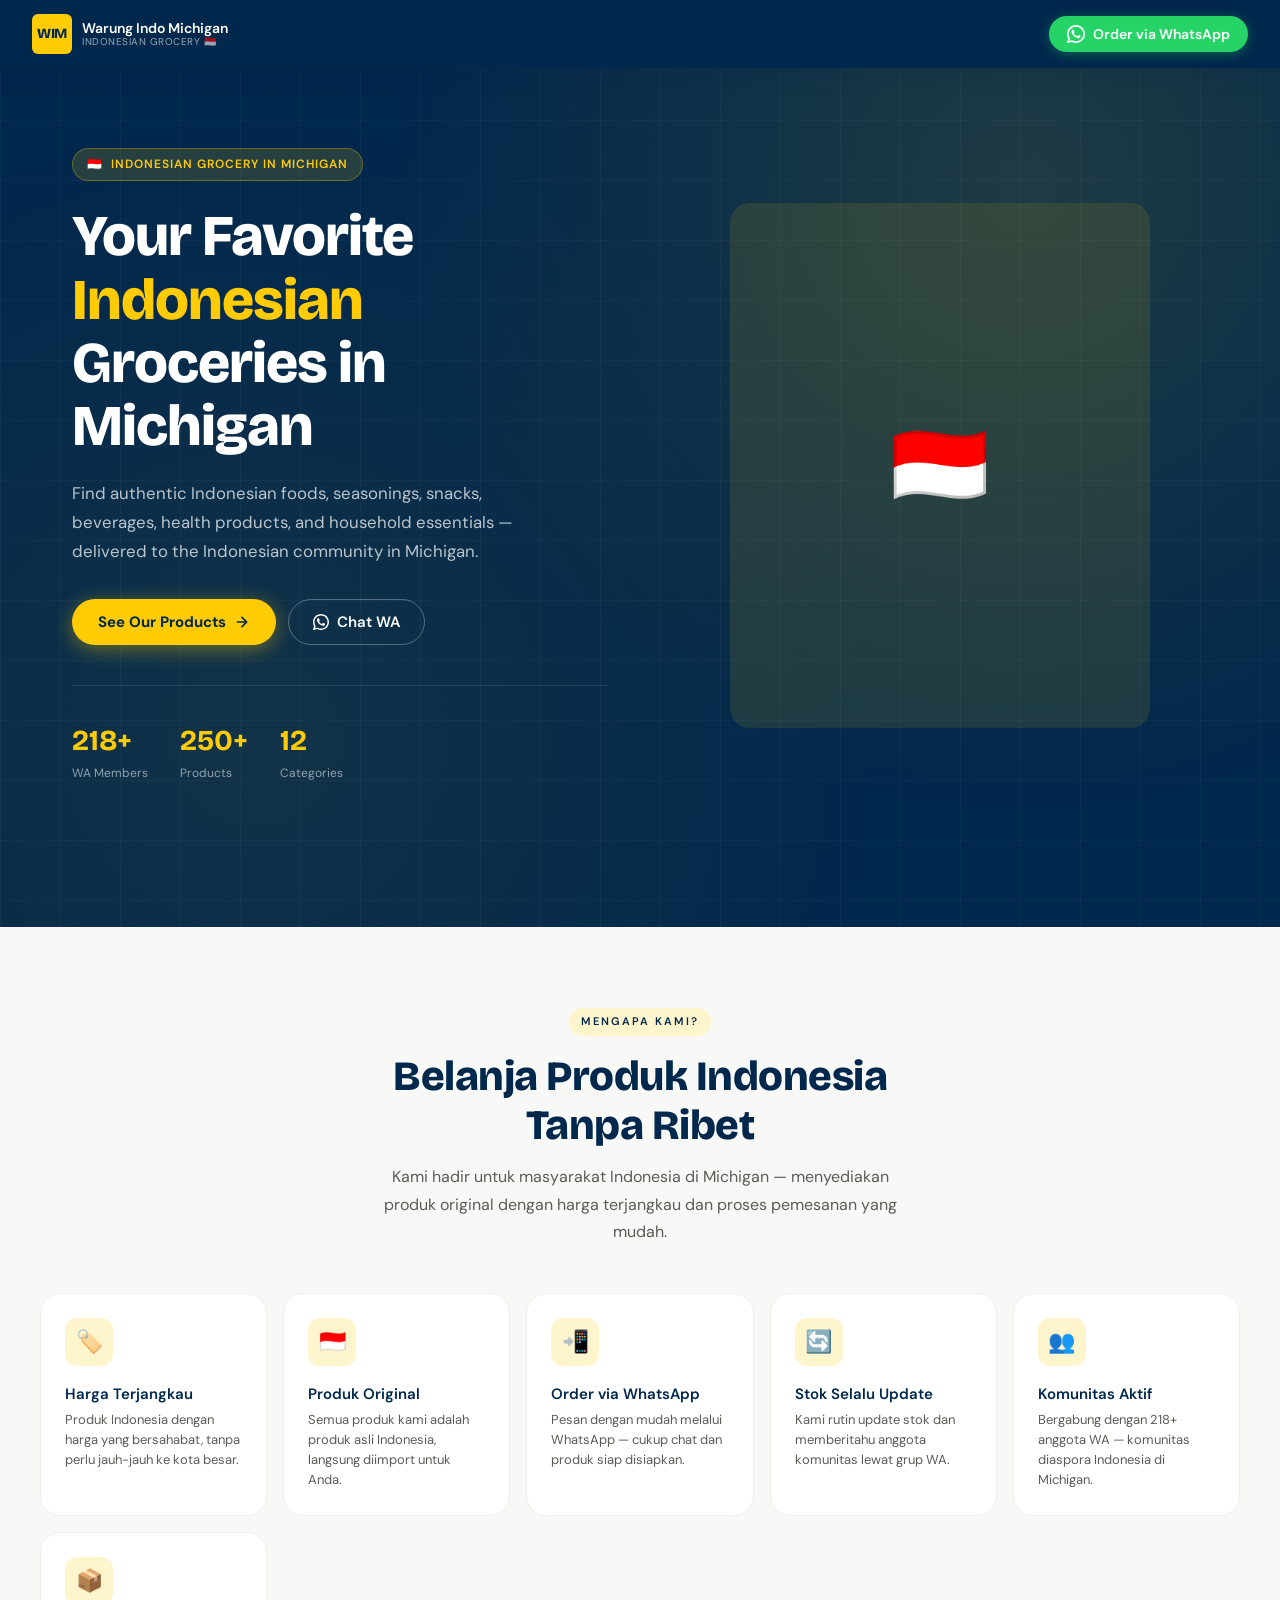
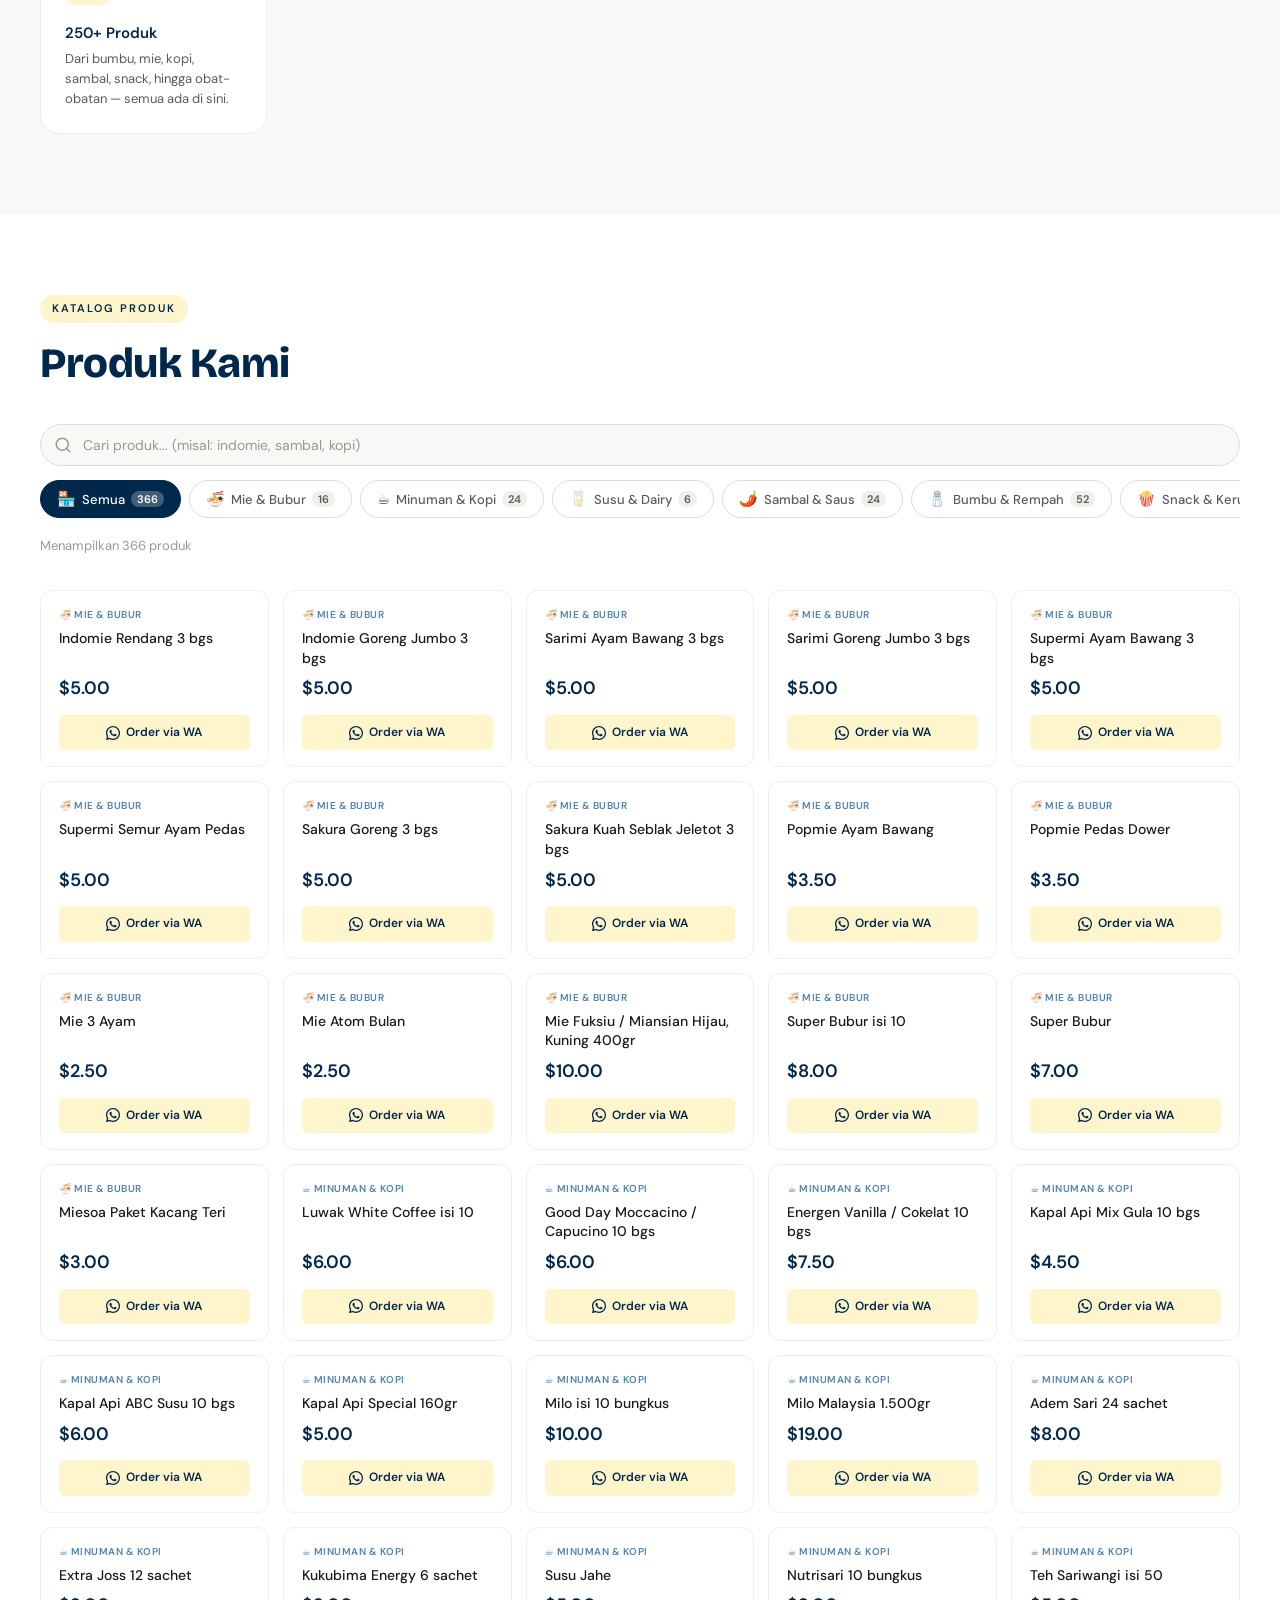
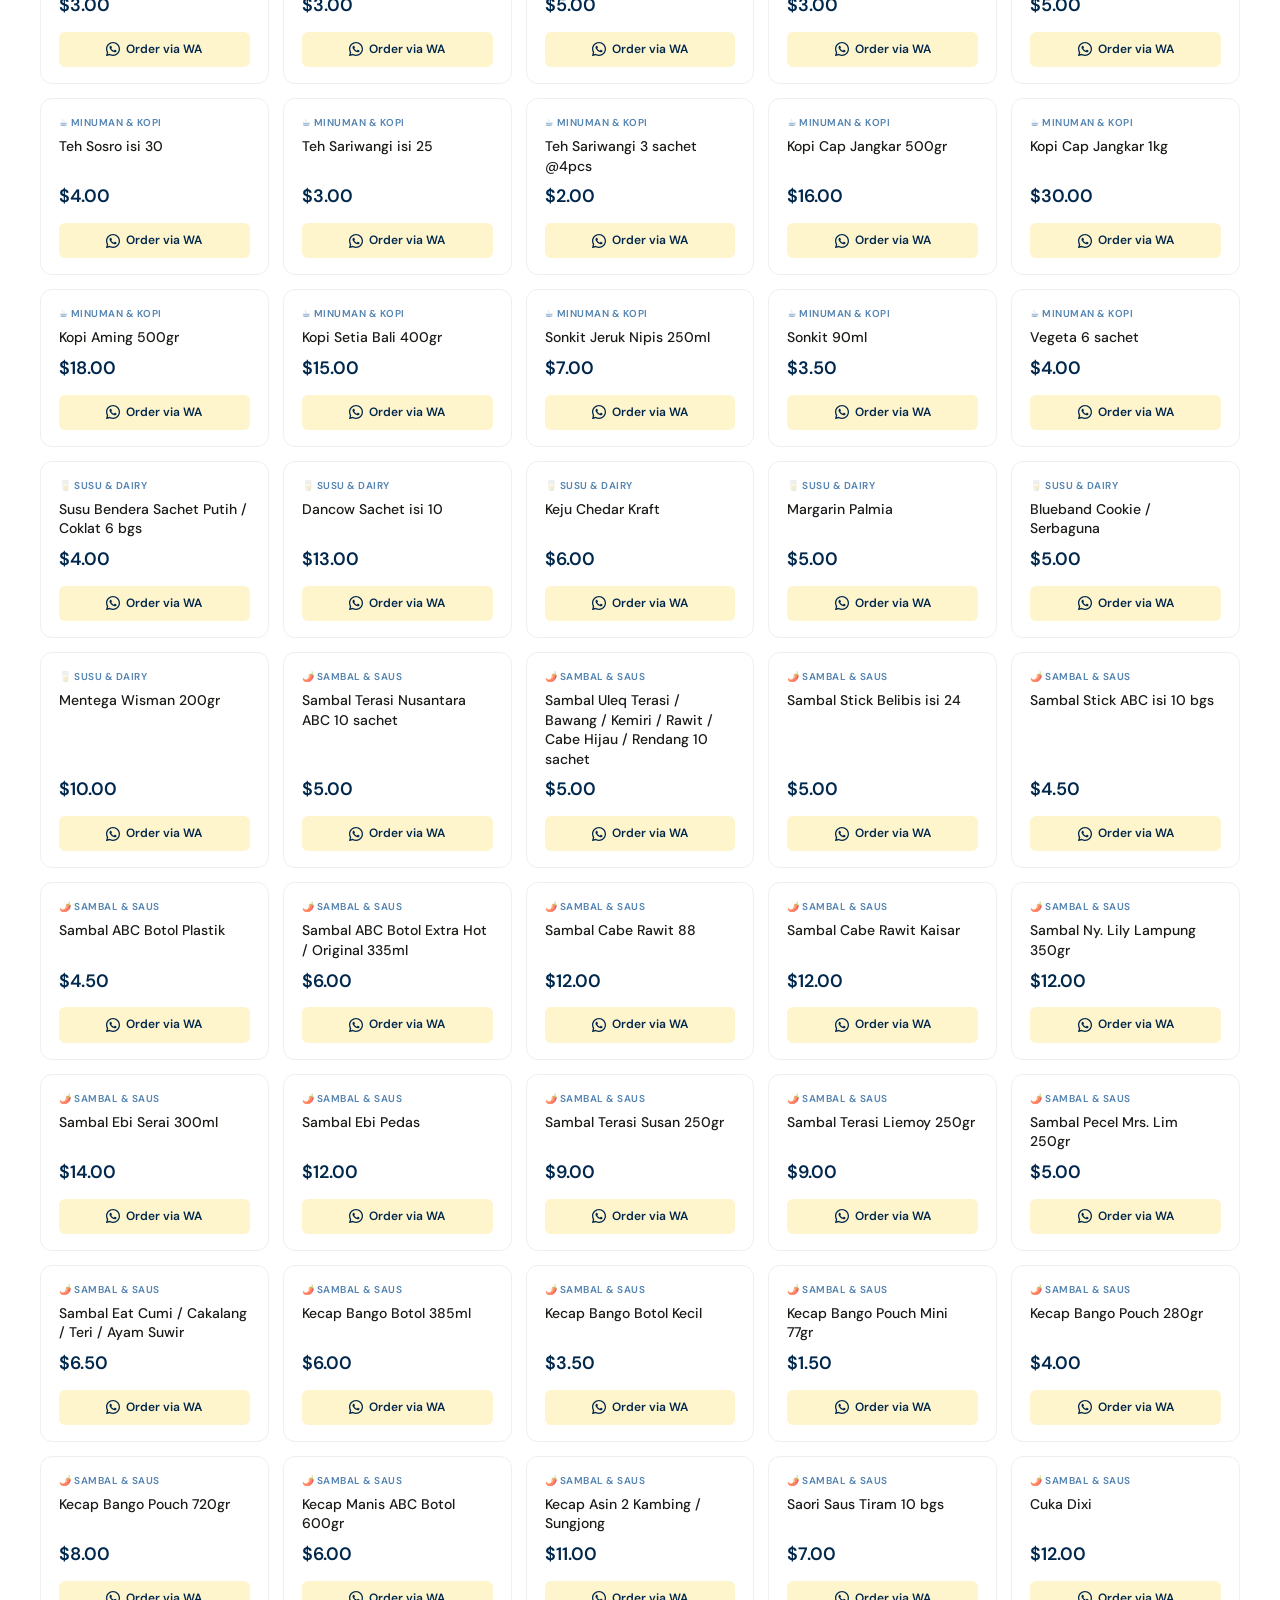
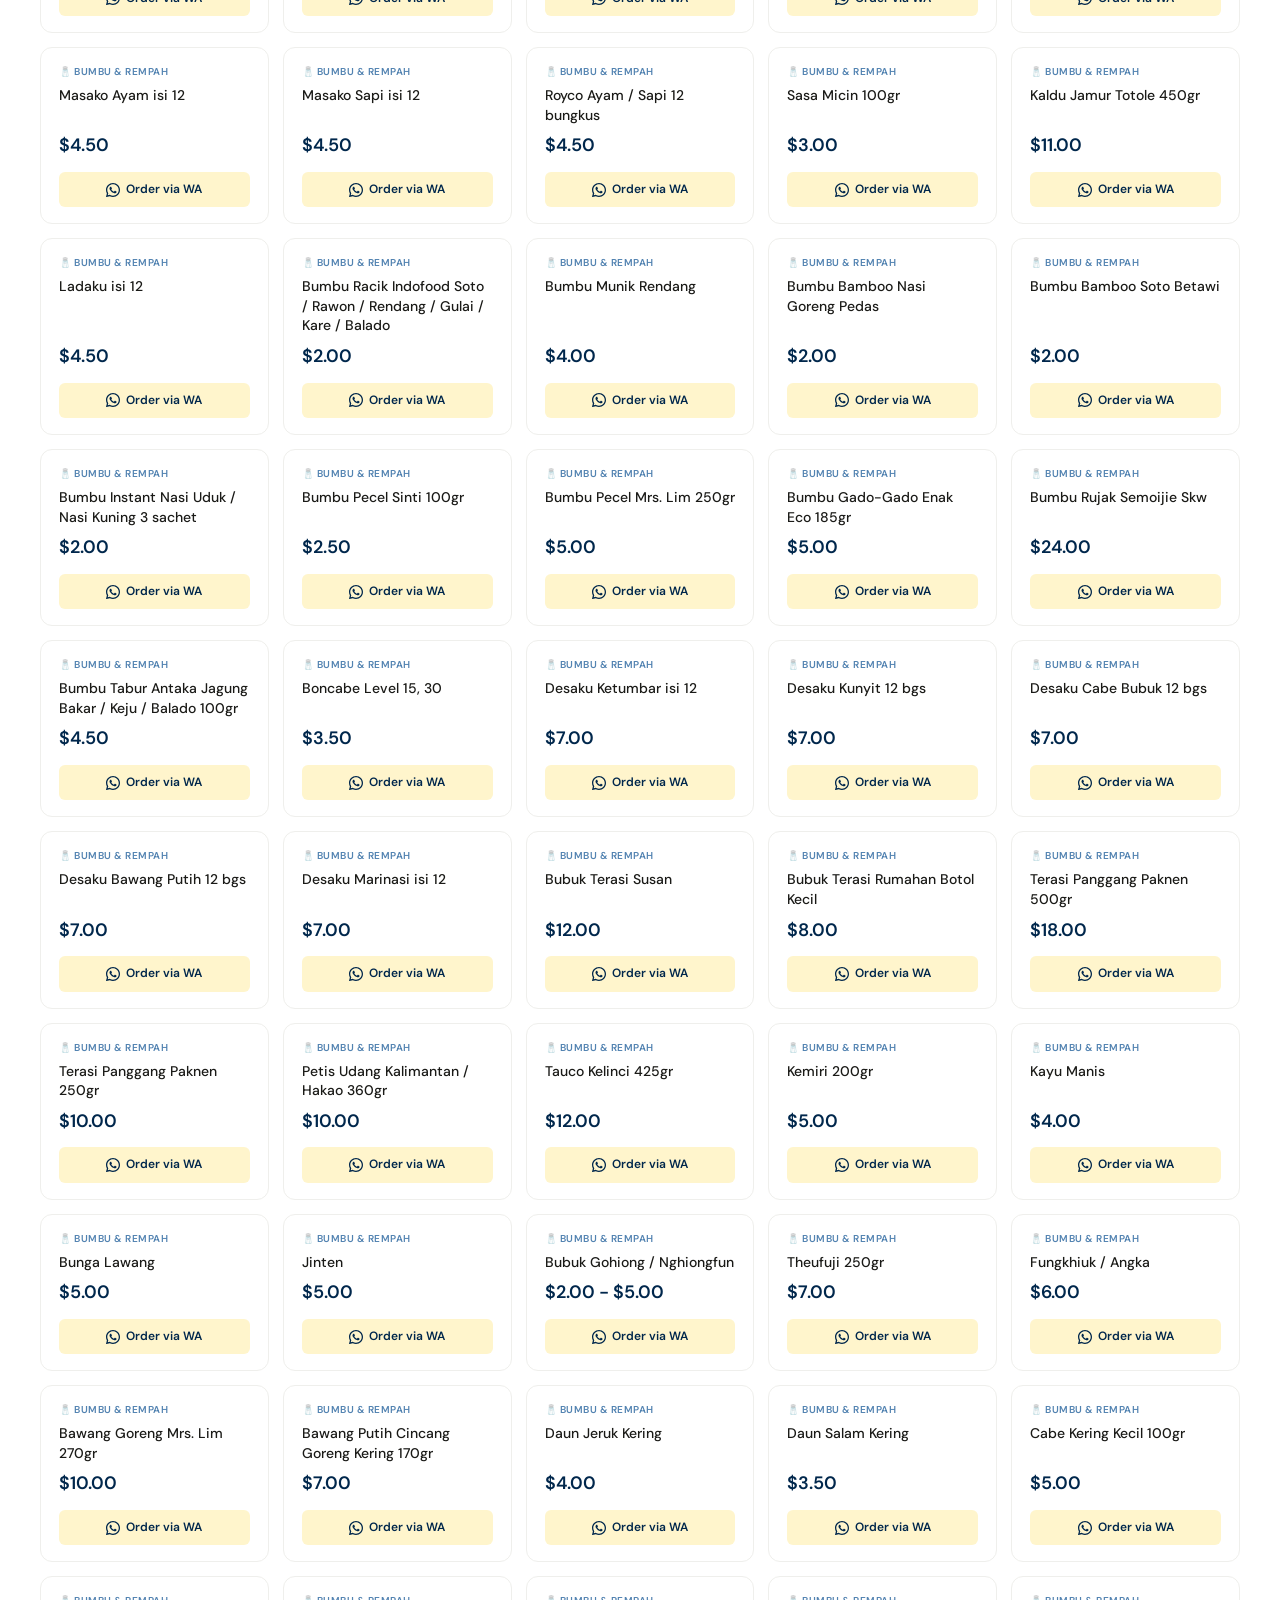
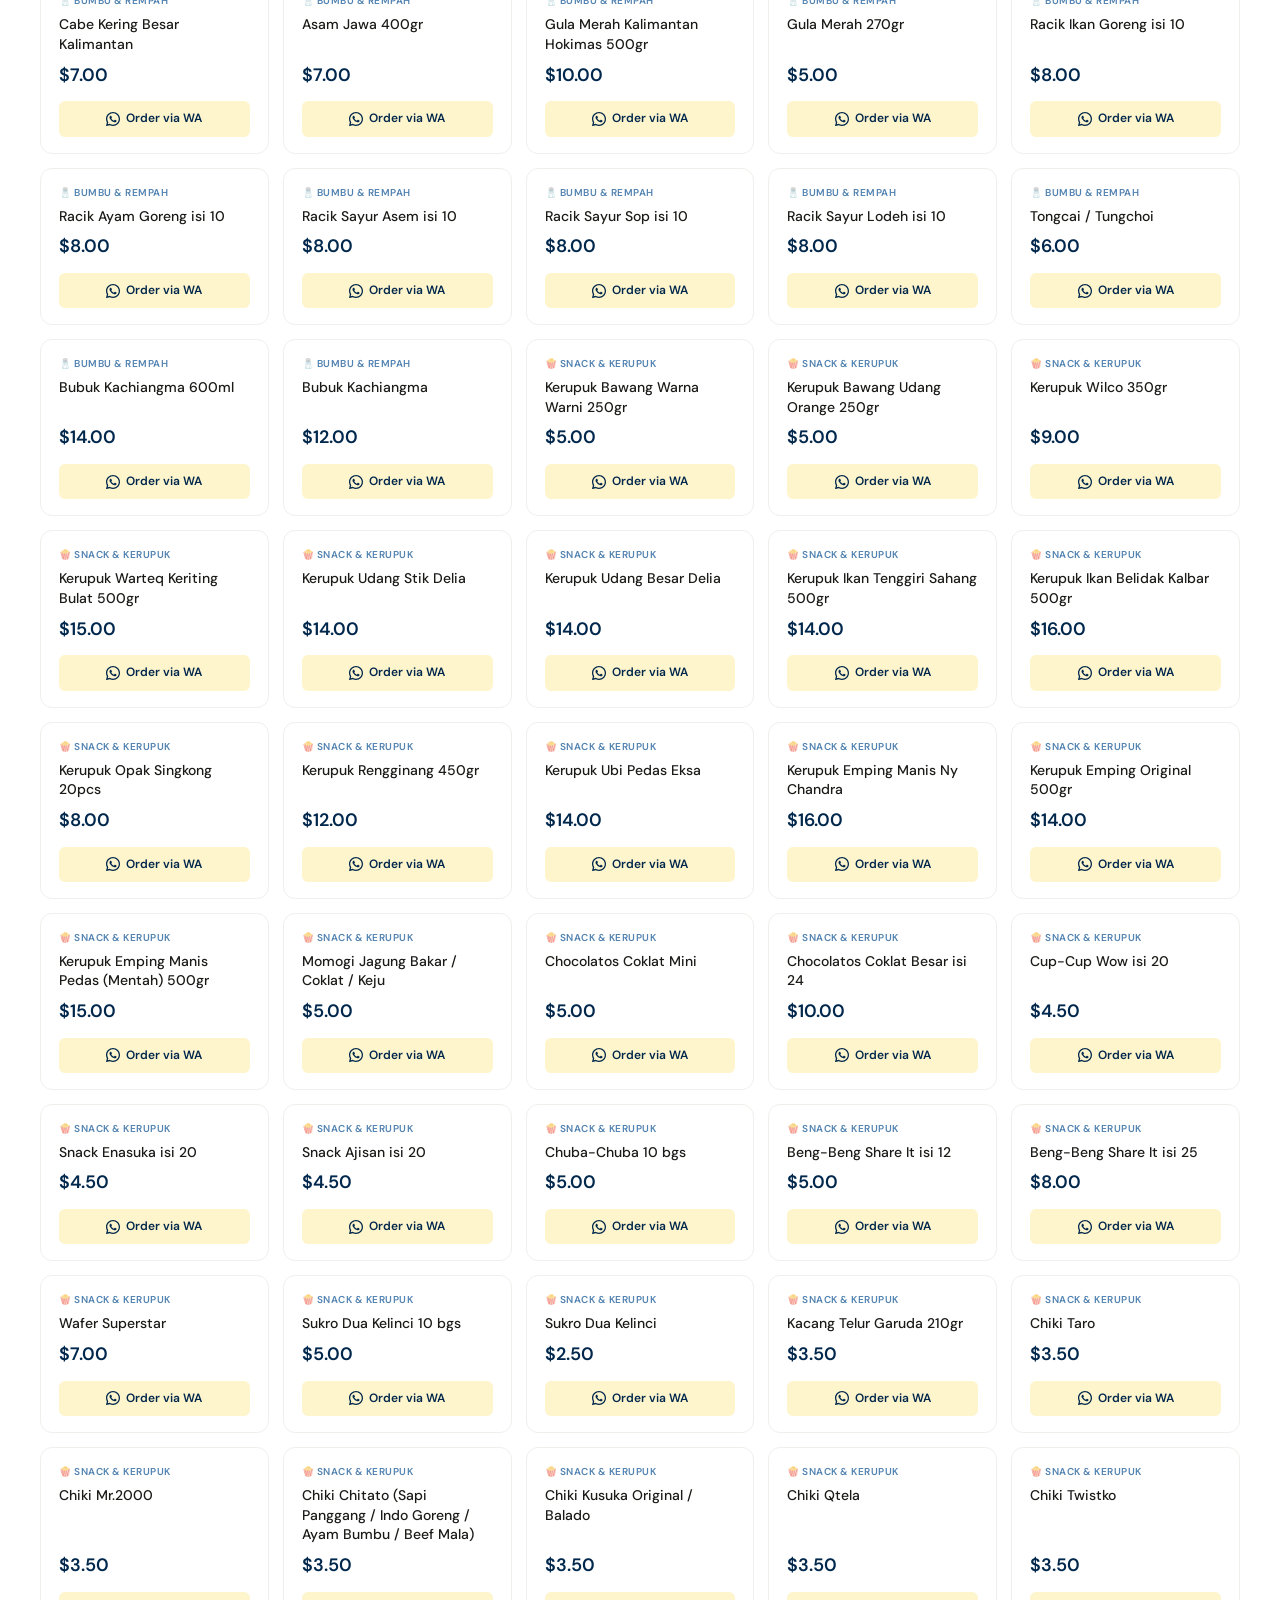
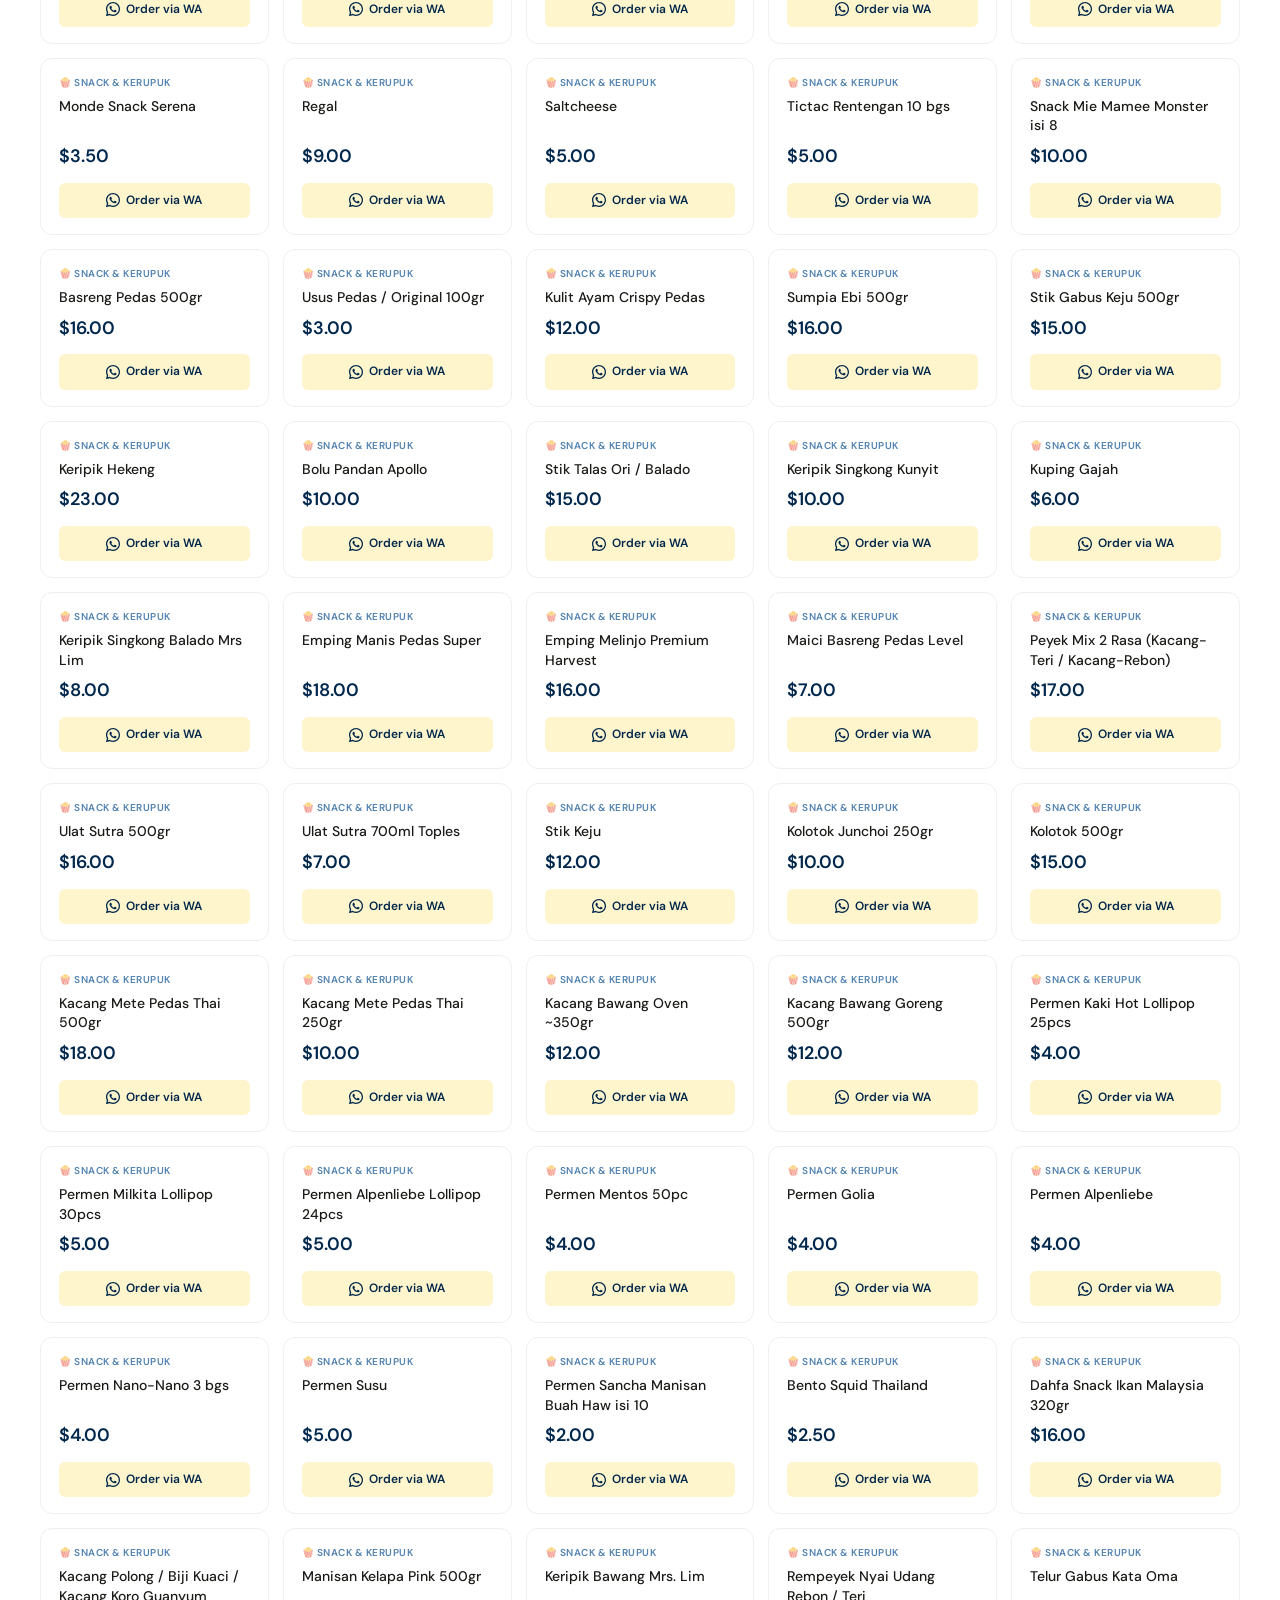
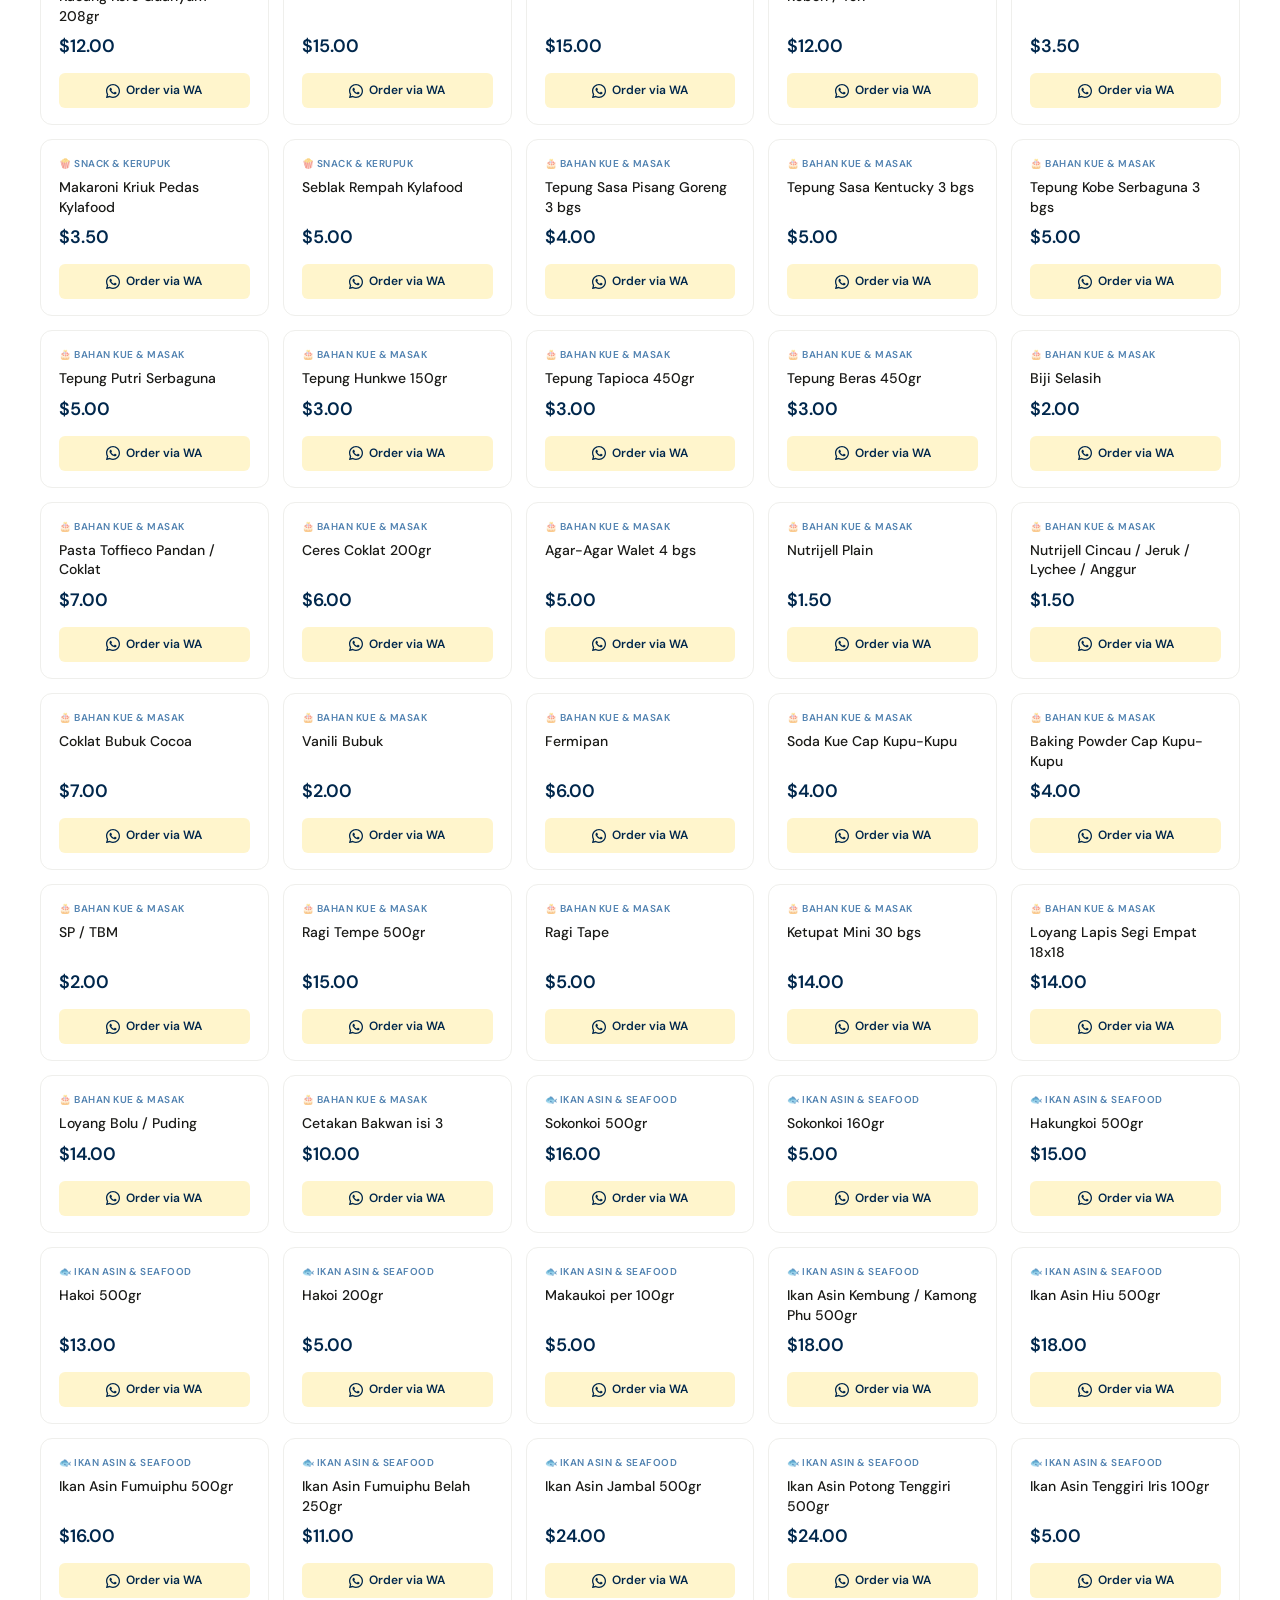
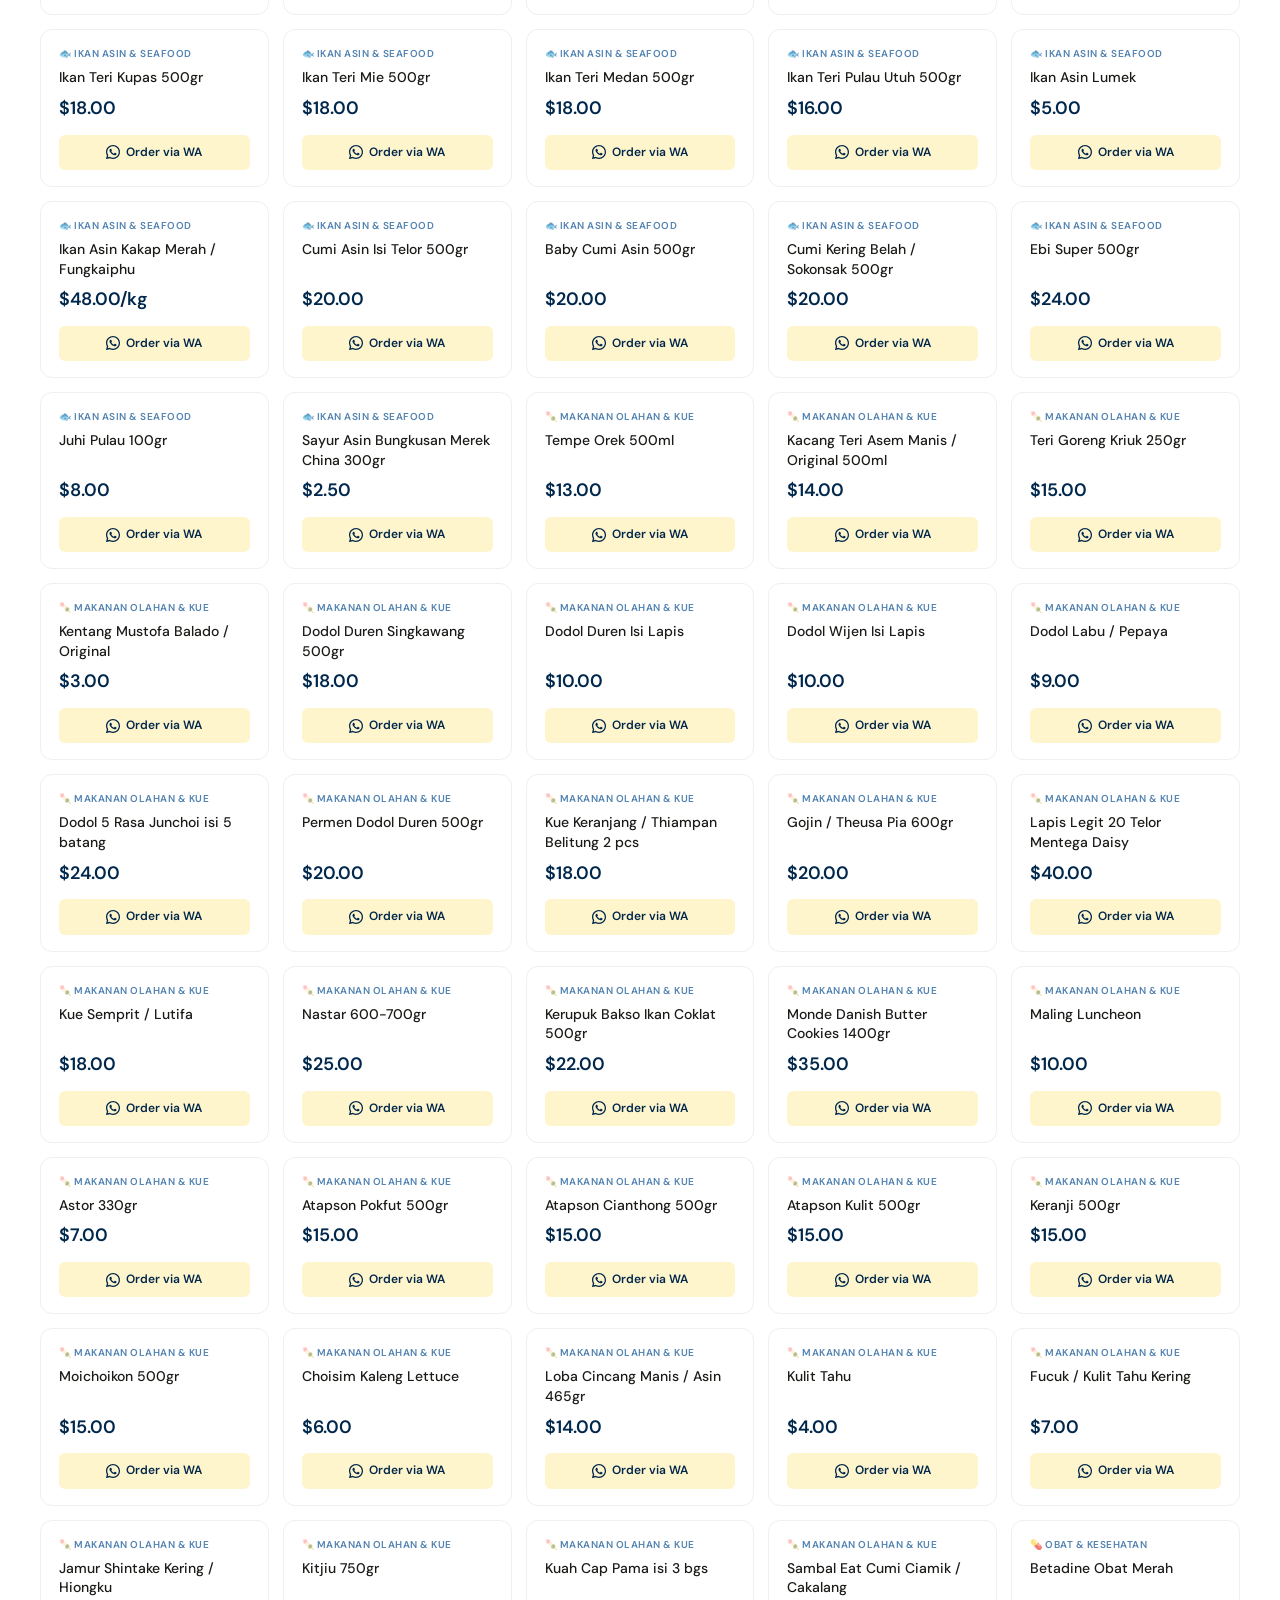
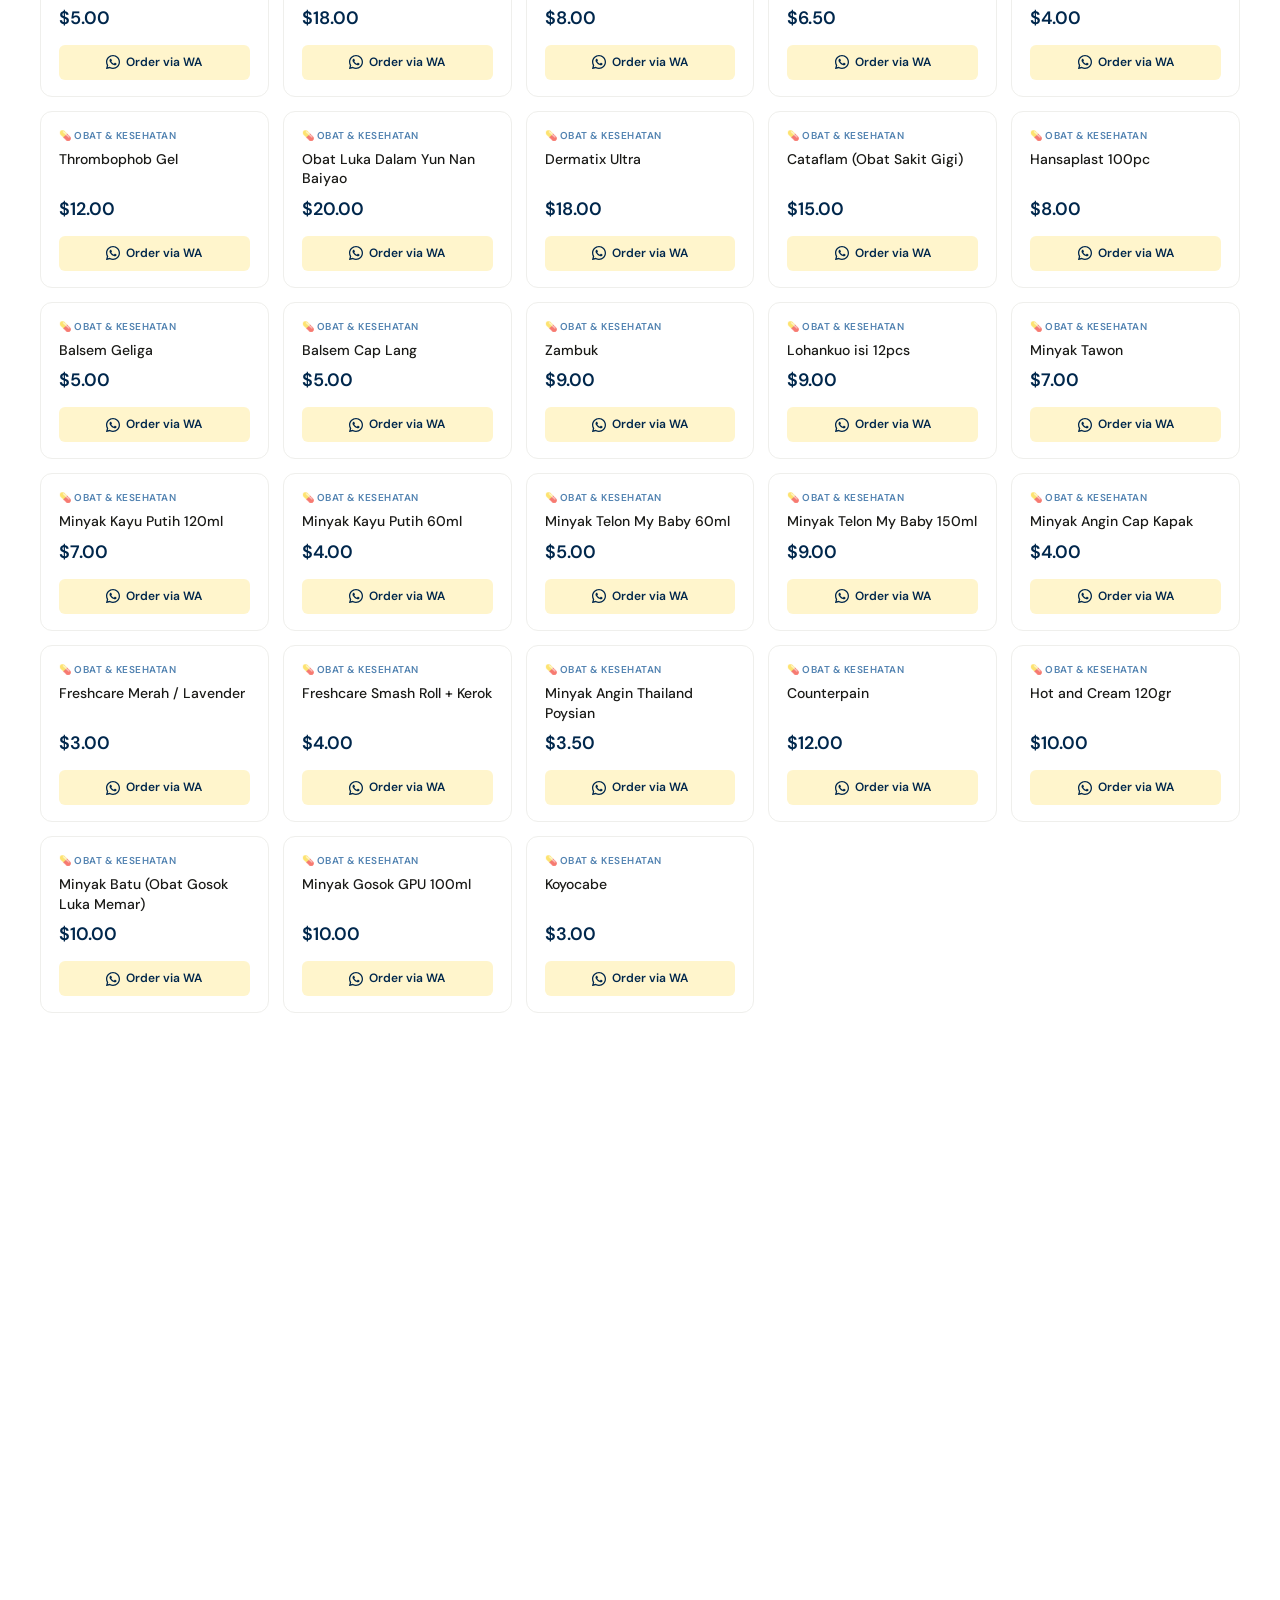
==== index.html @ dac04653 "first commit" ====
<!DOCTYPE html>
<html lang="id">
<head>
  <meta charset="UTF-8" />
  <meta name="viewport" content="width=device-width, initial-scale=1.0" />
  <meta name="description" content="Warung Indo Michigan — Toko Bahan Makanan Indonesia di Michigan. Bumbu, mie instan, sambal, kopi, snack, dan produk kesehatan khas Indonesia." />
  <meta name="keywords" content="Indonesian grocery Michigan, toko indonesia michigan, bumbu masak indonesia, mie instan, warung indonesia" />
  <meta property="og:title" content="Warung Indo Michigan 🇮🇩" />
  <meta property="og:description" content="Your Favorite Indonesian Groceries in Michigan" />
  <meta property="og:type" content="website" />

  <title>Warung Indo Michigan 🇮🇩 — Indonesian Grocery Store</title>

  <!-- Google Fonts -->
  <link rel="preconnect" href="https://fonts.googleapis.com" />
  <link rel="preconnect" href="https://fonts.gstatic.com" crossorigin />
  <link href="https://fonts.googleapis.com/css2?family=Bricolage+Grotesque:opsz,wght@12..96,400;12..96,500;12..96,600;12..96,700;12..96,800&family=DM+Sans:wght@300;400;500;600&display=swap" rel="stylesheet" />

  <!-- Main Stylesheet -->
  <link rel="stylesheet" href="style.css" />
</head>
<body>

<!-- ══════════════════════════════════════════
     NAVBAR
══════════════════════════════════════════ -->
<nav id="navbar" role="navigation" aria-label="Main navigation">
  <a class="nav-logo" href="#" aria-label="Warung Indo Michigan — Home">
    <!-- Logo Badge -->
    <div class="logo-badge" aria-hidden="true">WIM</div>
    <div class="logo-text">
      <span class="brand">Warung Indo Michigan</span>
      <span class="sub">Indonesian Grocery 🇮🇩</span>
    </div>
  </a>

  <button class="nav-wa-btn" onclick="openWAOrder()" aria-label="Order via WhatsApp">
    <!-- WhatsApp icon -->
    <svg viewBox="0 0 24 24" fill="currentColor" aria-hidden="true">
      <path d="M17.472 14.382c-.297-.149-1.758-.867-2.03-.967-.273-.099-.471-.148-.67.15-.197.297-.767.966-.94 1.164-.173.199-.347.223-.644.075-.297-.15-1.255-.463-2.39-1.475-.883-.788-1.48-1.761-1.653-2.059-.173-.297-.018-.458.13-.606.134-.133.298-.347.446-.52.149-.174.198-.298.298-.497.099-.198.05-.371-.025-.52-.075-.149-.669-1.612-.916-2.207-.242-.579-.487-.5-.669-.51-.173-.008-.371-.01-.57-.01-.198 0-.52.074-.792.372-.272.297-1.04 1.016-1.04 2.479 0 1.462 1.065 2.875 1.213 3.074.149.198 2.096 3.2 5.077 4.487.709.306 1.262.489 1.694.625.712.227 1.36.195 1.871.118.571-.085 1.758-.719 2.006-1.413.248-.694.248-1.289.173-1.413-.074-.124-.272-.198-.57-.347z"/>
      <path d="M12 0C5.373 0 0 5.373 0 12c0 2.123.55 4.116 1.516 5.849L.057 23.454a.5.5 0 0 0 .617.619l5.7-1.496A11.95 11.95 0 0 0 12 24c6.627 0 12-5.373 12-12S18.627 0 12 0zm0 21.818a9.806 9.806 0 0 1-4.99-1.365l-.357-.213-3.706.973.988-3.618-.233-.372A9.784 9.784 0 0 1 2.182 12C2.182 6.57 6.57 2.182 12 2.182c5.43 0 9.818 4.388 9.818 9.818 0 5.43-4.388 9.818-9.818 9.818z"/>
    </svg>
    Order via WhatsApp
  </button>
</nav>

<!-- ══════════════════════════════════════════
     HERO
══════════════════════════════════════════ -->
<section id="hero" aria-label="Hero">
  <div class="hero-bg-pattern" aria-hidden="true"></div>
  <div class="hero-grid-lines"  aria-hidden="true"></div>

  <div class="hero-content">
    <!-- Left: text -->
    <div class="hero-text">
      <div class="hero-badge">
        🇮🇩 &nbsp;Indonesian Grocery in Michigan
      </div>

      <h1 class="hero-title">
        Your Favorite<br>
        <span>Indonesian</span><br>
        Groceries in Michigan
      </h1>

      <p class="hero-desc">
        Find authentic Indonesian foods, seasonings, snacks, beverages, health products, and household essentials — delivered to the Indonesian community in Michigan.
      </p>

      <div class="hero-cta-group">
        <button class="btn-primary" id="hero-cta">
          See Our Products
          <svg width="16" height="16" viewBox="0 0 24 24" fill="none" stroke="currentColor" stroke-width="2.5" stroke-linecap="round" stroke-linejoin="round" aria-hidden="true">
            <path d="M5 12h14M12 5l7 7-7 7"/>
          </svg>
        </button>
        <button class="btn-outline" onclick="openWAOrder()">
          <svg width="16" height="16" viewBox="0 0 24 24" fill="currentColor" aria-hidden="true">
            <path d="M17.472 14.382c-.297-.149-1.758-.867-2.03-.967-.273-.099-.471-.148-.67.15-.197.297-.767.966-.94 1.164-.173.199-.347.223-.644.075-.297-.15-1.255-.463-2.39-1.475-.883-.788-1.48-1.761-1.653-2.059-.173-.297-.018-.458.13-.606.134-.133.298-.347.446-.52.149-.174.198-.298.298-.497.099-.198.05-.371-.025-.52-.075-.149-.669-1.612-.916-2.207-.242-.579-.487-.5-.669-.51-.173-.008-.371-.01-.57-.01-.198 0-.52.074-.792.372-.272.297-1.04 1.016-1.04 2.479 0 1.462 1.065 2.875 1.213 3.074.149.198 2.096 3.2 5.077 4.487.709.306 1.262.489 1.694.625.712.227 1.36.195 1.871.118.571-.085 1.758-.719 2.006-1.413.248-.694.248-1.289.173-1.413-.074-.124-.272-.198-.57-.347z"/>
            <path d="M12 0C5.373 0 0 5.373 0 12c0 2.123.55 4.116 1.516 5.849L.057 23.454a.5.5 0 0 0 .617.619l5.7-1.496A11.95 11.95 0 0 0 12 24c6.627 0 12-5.373 12-12S18.627 0 12 0zm0 21.818a9.806 9.806 0 0 1-4.99-1.365l-.357-.213-3.706.973.988-3.618-.233-.372A9.784 9.784 0 0 1 2.182 12C2.182 6.57 6.57 2.182 12 2.182c5.43 0 9.818 4.388 9.818 9.818 0 5.43-4.388 9.818-9.818 9.818z"/>
          </svg>
          Chat WA
        </button>
      </div>

      <div class="hero-stats">
        <div class="stat-item">
          <span class="stat-num">218+</span>
          <span class="stat-label">WA Members</span>
        </div>
        <div class="stat-item">
          <span class="stat-num">250+</span>
          <span class="stat-label">Products</span>
        </div>
        <div class="stat-item">
          <span class="stat-num">12</span>
          <span class="stat-label">Categories</span>
        </div>
      </div>
    </div>

    <!-- Right: visual -->
    <div class="hero-visual" aria-hidden="true">
      <div class="hero-img-wrap">
        <!-- Using an illustration placeholder — replace src with real photo -->
        <img
          src="https://images.unsplash.com/photo-1609501676725-7186f017a4b7?w=600&q=80&fit=crop"
          alt="Indonesian grocery products"
          loading="eager"
          onerror="this.parentElement.innerHTML='<div style=\'width:100%;aspect-ratio:4/5;background:rgba(255,203,5,0.1);border-radius:20px;display:flex;align-items:center;justify-content:center;font-size:5rem\'>🇮🇩</div>'"
        />

        <!-- Floating cards -->
        <div class="hero-floating-card card-1">
          <div class="card-icon">📦</div>
          <div class="card-text">
            <strong>250+ Products</strong>
            <span>always in stock</span>
          </div>
        </div>
        <div class="hero-floating-card card-2">
          <div class="card-icon">✅</div>
          <div class="card-text">
            <strong>Original Import</strong>
            <span>from Indonesia</span>
          </div>
        </div>
      </div>
    </div>
  </div>
</section>

<!-- ══════════════════════════════════════════
     WHY US
══════════════════════════════════════════ -->
<section id="why-us" aria-label="Why choose us">
  <div class="section-inner">
    <div class="fade-up" style="text-align:center; margin-bottom:0;">
      <span class="section-label">Mengapa Kami?</span>
      <h2 class="section-title" style="text-align:center;">Belanja Produk Indonesia<br>Tanpa Ribet</h2>
      <p class="section-desc" style="text-align:center; margin:0 auto;">
        Kami hadir untuk masyarakat Indonesia di Michigan — menyediakan produk original dengan harga terjangkau dan proses pemesanan yang mudah.
      </p>
    </div>

    <div class="features-grid" style="margin-top:3rem;">
      <div class="feature-card fade-up" style="transition-delay:0.05s">
        <div class="feature-icon">🏷️</div>
        <h3>Harga Terjangkau</h3>
        <p>Produk Indonesia dengan harga yang bersahabat, tanpa perlu jauh-jauh ke kota besar.</p>
      </div>
      <div class="feature-card fade-up" style="transition-delay:0.1s">
        <div class="feature-icon">🇮🇩</div>
        <h3>Produk Original</h3>
        <p>Semua produk kami adalah produk asli Indonesia, langsung diimport untuk Anda.</p>
      </div>
      <div class="feature-card fade-up" style="transition-delay:0.15s">
        <div class="feature-icon">📲</div>
        <h3>Order via WhatsApp</h3>
        <p>Pesan dengan mudah melalui WhatsApp — cukup chat dan produk siap disiapkan.</p>
      </div>
      <div class="feature-card fade-up" style="transition-delay:0.2s">
        <div class="feature-icon">🔄</div>
        <h3>Stok Selalu Update</h3>
        <p>Kami rutin update stok dan memberitahu anggota komunitas lewat grup WA.</p>
      </div>
      <div class="feature-card fade-up" style="transition-delay:0.25s">
        <div class="feature-icon">👥</div>
        <h3>Komunitas Aktif</h3>
        <p>Bergabung dengan 218+ anggota WA — komunitas diaspora Indonesia di Michigan.</p>
      </div>
      <div class="feature-card fade-up" style="transition-delay:0.3s">
        <div class="feature-icon">📦</div>
        <h3>250+ Produk</h3>
        <p>Dari bumbu, mie, kopi, sambal, snack, hingga obat-obatan — semua ada di sini.</p>
      </div>
    </div>
  </div>
</section>

<!-- ══════════════════════════════════════════
     PRODUCTS
══════════════════════════════════════════ -->
<section id="products" aria-label="Product catalog">
  <div class="section-inner">

    <!-- Title (not sticky) -->
    <div class="products-title fade-up">
      <span class="section-label">Katalog Produk</span>
      <h2 class="section-title">Produk Kami</h2>
    </div>

    <!-- STICKY TOOLBAR: search + category pills + results info -->
    <div class="products-toolbar" id="products-toolbar">
      <!-- Search -->
      <div class="search-wrap" role="search">
        <svg viewBox="0 0 24 24" fill="none" stroke="currentColor" stroke-width="2" stroke-linecap="round" stroke-linejoin="round" aria-hidden="true">
          <circle cx="11" cy="11" r="8"/><path d="m21 21-4.35-4.35"/>
        </svg>
        <input
          type="search"
          id="search-input"
          placeholder="Cari produk... (misal: indomie, sambal, kopi)"
          aria-label="Cari produk"
          autocomplete="off"
          spellcheck="false"
        />
      </div>

      <!-- Category pills -->
      <div class="category-scroll">
        <div class="category-pills" id="category-pills" role="list" aria-label="Filter kategori">
          <!-- Built by JS -->
          <div class="skeleton skeleton-line" style="width:80px;height:36px;border-radius:99px;flex-shrink:0"></div>
          <div class="skeleton skeleton-line" style="width:120px;height:36px;border-radius:99px;flex-shrink:0"></div>
          <div class="skeleton skeleton-line" style="width:100px;height:36px;border-radius:99px;flex-shrink:0"></div>
          <div class="skeleton skeleton-line" style="width:90px;height:36px;border-radius:99px;flex-shrink:0"></div>
          <div class="skeleton skeleton-line" style="width:110px;height:36px;border-radius:99px;flex-shrink:0"></div>
        </div>
      </div>

      <!-- Results info -->
      <p id="results-info" aria-live="polite"></p>
    </div>

    <!-- Product grid (scrolls underneath) -->
    <div id="product-grid" role="list" aria-label="Daftar produk">
      <!-- Populated by JS -->
    </div>

  </div>
</section>

<!-- ══════════════════════════════════════════
     CONTACT / CTA
══════════════════════════════════════════ -->
<section id="contact" aria-label="Contact and community">
  <div class="section-inner">
    <div class="contact-inner">

      <!-- Left: contact info -->
      <div class="contact-text fade-up">
        <span class="section-label">Hubungi Kami</span>
        <h2 class="section-title">Siap Membantu<br>Kebutuhan Anda</h2>
        <p class="section-desc">
          Punya pertanyaan soal stok, harga, atau pengiriman? Hubungi kami langsung lewat WhatsApp atau follow Facebook kami untuk update terbaru.
        </p>

        <div class="contact-cards" style="margin-top:2rem;">
          <!-- WhatsApp -->
          <a class="contact-card" href="https://wa.me/12693800208" target="_blank" rel="noopener" aria-label="Chat via WhatsApp">
            <div class="cc-icon cc-wa">
              <svg width="22" height="22" viewBox="0 0 24 24" fill="#25D366" aria-hidden="true">
                <path d="M17.472 14.382c-.297-.149-1.758-.867-2.03-.967-.273-.099-.471-.148-.67.15-.197.297-.767.966-.94 1.164-.173.199-.347.223-.644.075-.297-.15-1.255-.463-2.39-1.475-.883-.788-1.48-1.761-1.653-2.059-.173-.297-.018-.458.13-.606.134-.133.298-.347.446-.52.149-.174.198-.298.298-.497.099-.198.05-.371-.025-.52-.075-.149-.669-1.612-.916-2.207-.242-.579-.487-.5-.669-.51-.173-.008-.371-.01-.57-.01-.198 0-.52.074-.792.372-.272.297-1.04 1.016-1.04 2.479 0 1.462 1.065 2.875 1.213 3.074.149.198 2.096 3.2 5.077 4.487.709.306 1.262.489 1.694.625.712.227 1.36.195 1.871.118.571-.085 1.758-.719 2.006-1.413.248-.694.248-1.289.173-1.413-.074-.124-.272-.198-.57-.347z"/>
                <path d="M12 0C5.373 0 0 5.373 0 12c0 2.123.55 4.116 1.516 5.849L.057 23.454a.5.5 0 0 0 .617.619l5.7-1.496A11.95 11.95 0 0 0 12 24c6.627 0 12-5.373 12-12S18.627 0 12 0zm0 21.818a9.806 9.806 0 0 1-4.99-1.365l-.357-.213-3.706.973.988-3.618-.233-.372A9.784 9.784 0 0 1 2.182 12C2.182 6.57 6.57 2.182 12 2.182c5.43 0 9.818 4.388 9.818 9.818 0 5.43-4.388 9.818-9.818 9.818z"/>
              </svg>
            </div>
            <div class="cc-body">
              <strong>WhatsApp</strong>
              <span>Order & pertanyaan produk</span>
            </div>
            <span class="cc-arrow" aria-hidden="true">›</span>
          </a>

          <!-- Facebook -->
          <a class="contact-card" href="https://www.facebook.com/levi.chen.11503/reels/" target="_blank" rel="noopener" aria-label="Kunjungi Facebook kami">
            <div class="cc-icon cc-fb">
              <svg width="22" height="22" viewBox="0 0 24 24" fill="#4267B2" aria-hidden="true">
                <path d="M24 12.073c0-6.627-5.373-12-12-12s-12 5.373-12 12c0 5.99 4.388 10.954 10.125 11.854v-8.385H7.078v-3.47h3.047V9.43c0-3.007 1.792-4.669 4.533-4.669 1.312 0 2.686.235 2.686.235v2.953H15.83c-1.491 0-1.956.925-1.956 1.874v2.25h3.328l-.532 3.47h-2.796v8.385C19.612 23.027 24 18.062 24 12.073z"/>
              </svg>
            </div>
            <div class="cc-body">
              <strong>Facebook</strong>
              <span>Update produk & promo</span>
            </div>
            <span class="cc-arrow" aria-hidden="true">›</span>
          </a>
        </div>
      </div>

      <!-- Right: join group CTA -->
      <div class="contact-cta fade-up" style="transition-delay:0.15s">
        <div class="cta-flag" aria-hidden="true">🇮🇩</div>
        <h3>Bergabung dengan<br>Komunitas Kami</h3>
        <p>
          Dapatkan update stok terbaru, promo eksklusif, dan info pengiriman langsung di WhatsApp Group Warung Indo Michigan.
        </p>

        <button class="btn-wa-join" onclick="joinWAGroup()">
          <svg viewBox="0 0 24 24" fill="currentColor" aria-hidden="true">
            <path d="M17.472 14.382c-.297-.149-1.758-.867-2.03-.967-.273-.099-.471-.148-.67.15-.197.297-.767.966-.94 1.164-.173.199-.347.223-.644.075-.297-.15-1.255-.463-2.39-1.475-.883-.788-1.48-1.761-1.653-2.059-.173-.297-.018-.458.13-.606.134-.133.298-.347.446-.52.149-.174.198-.298.298-.497.099-.198.05-.371-.025-.52-.075-.149-.669-1.612-.916-2.207-.242-.579-.487-.5-.669-.51-.173-.008-.371-.01-.57-.01-.198 0-.52.074-.792.372-.272.297-1.04 1.016-1.04 2.479 0 1.462 1.065 2.875 1.213 3.074.149.198 2.096 3.2 5.077 4.487.709.306 1.262.489 1.694.625.712.227 1.36.195 1.871.118.571-.085 1.758-.719 2.006-1.413.248-.694.248-1.289.173-1.413-.074-.124-.272-.198-.57-.347z"/>
            <path d="M12 0C5.373 0 0 5.373 0 12c0 2.123.55 4.116 1.516 5.849L.057 23.454a.5.5 0 0 0 .617.619l5.7-1.496A11.95 11.95 0 0 0 12 24c6.627 0 12-5.373 12-12S18.627 0 12 0zm0 21.818a9.806 9.806 0 0 1-4.99-1.365l-.357-.213-3.706.973.988-3.618-.233-.372A9.784 9.784 0 0 1 2.182 12C2.182 6.57 6.57 2.182 12 2.182c5.43 0 9.818 4.388 9.818 9.818 0 5.43-4.388 9.818-9.818 9.818z"/>
          </svg>
          Join WhatsApp Group
        </button>

        <div class="member-count">
          <div class="member-dots" aria-hidden="true">
            <div class="member-dot">W</div>
            <div class="member-dot" style="background:#00274C;color:#FFCB05;">I</div>
            <div class="member-dot">M</div>
          </div>
          218+ members active
        </div>
      </div>

    </div>
  </div>
</section>

<!-- ══════════════════════════════════════════
     FOOTER
══════════════════════════════════════════ -->
<footer role="contentinfo">
  <div class="footer-inner">
    <div class="footer-brand">
      <div class="footer-logo-badge" aria-hidden="true">WIM</div>
      <div class="footer-brand-text">
        <div class="name">Warung Indo Michigan</div>
        <div class="tagline">Authentic Indonesian Grocery Store in Michigan</div>
      </div>
    </div>

    <div class="footer-copy">
      <div>
        Build with love by
        <a href="https://instagram.com/wanda_azharr/" target="_blank" rel="noopener">Wanda Azhar</a>
        in Michigan, USA.
      </div>
      <div>Copyright &copy; 2026 Warung Indo Michigan</div>
    </div>
  </div>
</footer>

<!-- Scroll to top -->
<button id="scroll-top" aria-label="Kembali ke atas" title="Kembali ke atas">
  ↑
</button>

<!-- Main Script -->
<script src="javascript.js"></script>
</body>
</html>
---- style.css ----
/* =============================================
   WARUNG INDO MICHIGAN — style.css
   Colors: UofM Maize #FFCB05 · Blue #00274C
   ============================================= */

@import url('https://fonts.googleapis.com/css2?family=Bricolage+Grotesque:opsz,wght@12..96,400;12..96,500;12..96,600;12..96,700;12..96,800&family=DM+Sans:wght@300;400;500;600&display=swap');

/* ─── RESET & BASE ─── */
*, *::before, *::after { box-sizing: border-box; margin: 0; padding: 0; }

:root {
  --blue:        #00274C;
  --blue-mid:    #003A70;
  --blue-light:  #0A4F91;
  --maize:       #FFCB05;
  --maize-dark:  #E6B800;
  --maize-pale:  #FFF5CC;
  --white:       #FFFFFF;
  --gray-50:     #F8F8F6;
  --gray-100:    #EFEFEC;
  --gray-200:    #DDDDD8;
  --gray-400:    #9A9A90;
  --gray-600:    #5C5C56;
  --gray-900:    #1A1A17;

  --font-display: 'Bricolage Grotesque', 'DM Sans', system-ui, sans-serif;
  --font-body:    'DM Sans', system-ui, sans-serif;

  --radius-sm:   6px;
  --radius-md:   12px;
  --radius-lg:   20px;
  --radius-xl:   32px;

  --shadow-sm:   0 1px 3px rgba(0,39,76,0.08);
  --shadow-md:   0 4px 16px rgba(0,39,76,0.12);
  --shadow-lg:   0 12px 40px rgba(0,39,76,0.16);

  --transition:  0.22s cubic-bezier(0.4,0,0.2,1);

  scroll-behavior: smooth;
}

html { font-size: 16px; }

body {
  font-family: var(--font-body);
  color: var(--gray-900);
  background: var(--white);
  line-height: 1.6;
  overflow-x: hidden;
}

img { display: block; max-width: 100%; }
a { text-decoration: none; color: inherit; }
button { cursor: pointer; border: none; background: none; font-family: inherit; }

/* ─── SCROLLBAR ─── */
::-webkit-scrollbar { width: 6px; }
::-webkit-scrollbar-track { background: var(--gray-50); }
::-webkit-scrollbar-thumb { background: var(--blue-light); border-radius: 99px; }

/* ─── NAVBAR ─── */
#navbar {
  position: fixed;
  top: 0; left: 0; right: 0;
  z-index: 1000;
  display: flex;
  align-items: center;
  justify-content: space-between;
  padding: 0 2rem;
  height: 68px;
  background: var(--blue);
  box-shadow: 0 2px 20px rgba(0,39,76,0.25);
  transition: var(--transition);
}

#navbar.scrolled {
  height: 60px;
  background: rgba(0,39,76,0.97);
  backdrop-filter: blur(12px);
}

.nav-logo {
  display: flex;
  align-items: center;
  gap: 10px;
}

.logo-badge {
  width: 40px;
  height: 40px;
  background: var(--maize);
  border-radius: var(--radius-sm);
  display: flex;
  align-items: center;
  justify-content: center;
  font-family: var(--font-display);
  font-weight: 900;
  font-size: 14px;
  color: var(--blue);
  letter-spacing: -0.5px;
  flex-shrink: 0;
}

.logo-text {
  display: flex;
  flex-direction: column;
  line-height: 1.1;
}

.logo-text .brand { font-size: 14px; font-weight: 600; color: var(--white); }
.logo-text .sub   { font-size: 10px; font-weight: 400; color: rgba(255,255,255,0.6); letter-spacing: 0.5px; text-transform: uppercase; }

.nav-wa-btn {
  display: flex;
  align-items: center;
  gap: 8px;
  background: #25D366;
  color: var(--white);
  padding: 9px 18px;
  border-radius: var(--radius-xl);
  font-size: 14px;
  font-weight: 600;
  transition: var(--transition);
  box-shadow: 0 2px 12px rgba(37,211,102,0.35);
}

.nav-wa-btn:hover {
  background: #1ebc5a;
  transform: translateY(-1px);
  box-shadow: 0 4px 18px rgba(37,211,102,0.45);
}

.nav-wa-btn svg { width: 18px; height: 18px; flex-shrink: 0; }

/* ─── HERO ─── */
#hero {
  position: relative;
  min-height: 100svh;
  display: flex;
  align-items: center;
  overflow: hidden;
  background: var(--blue);
  padding-top: 68px;
}

.hero-bg-pattern {
  position: absolute;
  inset: 0;
  background-image:
    radial-gradient(circle at 80% 20%, rgba(255,203,5,0.12) 0%, transparent 50%),
    radial-gradient(circle at 20% 80%, rgba(255,203,5,0.07) 0%, transparent 50%);
}

.hero-grid-lines {
  position: absolute;
  inset: 0;
  background-image:
    linear-gradient(rgba(255,255,255,0.03) 1px, transparent 1px),
    linear-gradient(90deg, rgba(255,255,255,0.03) 1px, transparent 1px);
  background-size: 60px 60px;
}

.hero-content {
  position: relative;
  z-index: 2;
  width: 100%;
  max-width: 1200px;
  margin: 0 auto;
  padding: 5rem 2rem 4rem;
  display: grid;
  grid-template-columns: 1fr 1fr;
  align-items: center;
  gap: 4rem;
}

.hero-badge {
  display: inline-flex;
  align-items: center;
  gap: 6px;
  background: rgba(255,203,5,0.15);
  border: 1px solid rgba(255,203,5,0.3);
  color: var(--maize);
  font-size: 12px;
  font-weight: 600;
  letter-spacing: 1px;
  text-transform: uppercase;
  padding: 6px 14px;
  border-radius: var(--radius-xl);
  margin-bottom: 1.5rem;
}

.hero-title {
  font-family: var(--font-display);
  font-size: clamp(2.2rem, 4.5vw, 3.6rem);
  font-weight: 800;
  letter-spacing: -1px;
  color: var(--white);
  line-height: 1.1;
  margin-bottom: 1.25rem;
}

.hero-title span { color: var(--maize); }

.hero-desc {
  font-size: 1.05rem;
  color: rgba(255,255,255,0.72);
  line-height: 1.75;
  max-width: 480px;
  margin-bottom: 2rem;
}

.hero-cta-group { display: flex; gap: 12px; flex-wrap: wrap; }

.btn-primary {
  display: inline-flex;
  align-items: center;
  gap: 8px;
  background: var(--maize);
  color: var(--blue);
  font-weight: 700;
  font-size: 15px;
  padding: 13px 26px;
  border-radius: var(--radius-xl);
  transition: var(--transition);
  box-shadow: 0 4px 20px rgba(255,203,5,0.4);
}

.btn-primary:hover {
  background: var(--maize-dark);
  transform: translateY(-2px);
  box-shadow: 0 8px 28px rgba(255,203,5,0.5);
}

.btn-outline {
  display: inline-flex;
  align-items: center;
  gap: 8px;
  background: transparent;
  color: var(--white);
  font-weight: 600;
  font-size: 15px;
  padding: 12px 24px;
  border-radius: var(--radius-xl);
  border: 1.5px solid rgba(255,255,255,0.3);
  transition: var(--transition);
}

.btn-outline:hover {
  border-color: rgba(255,255,255,0.7);
  background: rgba(255,255,255,0.08);
}

.hero-stats {
  display: flex;
  gap: 2rem;
  margin-top: 2.5rem;
  padding-top: 2rem;
  border-top: 1px solid rgba(255,255,255,0.1);
}

.stat-item { display: flex; flex-direction: column; }
.stat-num { font-family: var(--font-display); font-size: 1.8rem; font-weight: 700; color: var(--maize); }
.stat-label { font-size: 12px; color: rgba(255,255,255,0.55); font-weight: 400; }

/* Hero visual right side */
.hero-visual {
  display: flex;
  justify-content: center;
  align-items: center;
  position: relative;
}

.hero-img-wrap {
  position: relative;
  width: 100%;
  max-width: 420px;
}

.hero-img-wrap img {
  width: 100%;
  border-radius: var(--radius-xl);
  object-fit: cover;
  aspect-ratio: 4/5;
  box-shadow: var(--shadow-lg);
}

.hero-floating-card {
  position: absolute;
  background: var(--white);
  border-radius: var(--radius-md);
  padding: 12px 16px;
  box-shadow: var(--shadow-md);
  display: flex;
  align-items: center;
  gap: 10px;
  animation: float 3s ease-in-out infinite;
}

.hero-floating-card.card-1 { bottom: 10%; left: -15%; }
.hero-floating-card.card-2 { top: 15%; right: -10%; animation-delay: 1.5s; }

@keyframes float {
  0%, 100% { transform: translateY(0); }
  50% { transform: translateY(-8px); }
}

.hero-floating-card .card-icon {
  width: 36px; height: 36px;
  background: var(--maize-pale);
  border-radius: var(--radius-sm);
  display: flex; align-items: center; justify-content: center;
  font-size: 18px;
}

.hero-floating-card .card-text { font-size: 12px; }
.hero-floating-card .card-text strong { display: block; font-weight: 600; color: var(--blue); font-size: 13px; }
.hero-floating-card .card-text span { color: var(--gray-400); }

/* ─── SECTION SHELL ─── */
section { padding: 5rem 2rem; }

.section-inner {
  max-width: 1200px;
  margin: 0 auto;
}

.section-label {
  font-size: 11px;
  font-weight: 600;
  letter-spacing: 2px;
  text-transform: uppercase;
  color: var(--blue);
  background: var(--maize-pale);
  display: inline-block;
  padding: 5px 12px;
  border-radius: var(--radius-xl);
  margin-bottom: 1rem;
}

.section-title {
  font-family: var(--font-display);
  font-size: clamp(1.8rem, 3.5vw, 2.6rem);
  font-weight: 800;
  letter-spacing: -0.5px;
  color: var(--blue);
  line-height: 1.2;
  margin-bottom: 0.75rem;
}

.section-desc {
  font-size: 1rem;
  color: var(--gray-600);
  max-width: 520px;
  line-height: 1.7;
}

/* ─── WHY US ─── */
#why-us { background: var(--gray-50); }

.features-grid {
  display: grid;
  grid-template-columns: repeat(auto-fill, minmax(200px, 1fr));
  gap: 1rem;
  margin-top: 3rem;
}

.feature-card {
  background: var(--white);
  border: 1px solid var(--gray-100);
  border-radius: var(--radius-lg);
  padding: 1.5rem;
  transition: var(--transition);
}

.feature-card:hover {
  border-color: var(--maize);
  box-shadow: var(--shadow-md);
  transform: translateY(-3px);
}

.feature-icon {
  width: 48px; height: 48px;
  background: var(--maize-pale);
  border-radius: var(--radius-md);
  display: flex; align-items: center; justify-content: center;
  font-size: 22px;
  margin-bottom: 1rem;
}

.feature-card h3 { font-size: 15px; font-weight: 600; color: var(--blue); margin-bottom: 4px; }
.feature-card p  { font-size: 13px; color: var(--gray-600); line-height: 1.55; }

/* ─── PRODUCTS SECTION ─── */
#products { background: var(--white); position: relative; }

.products-title {
  margin-bottom: 1.25rem;
}

/* STICKY TOOLBAR */
.products-toolbar {
  position: sticky;
  top: 60px;               /* sits just below the navbar (60px when scrolled) */
  z-index: 500;
  background: var(--white);
  padding: 1rem 0 0.75rem;
  margin-bottom: 1.25rem;
  border-bottom: 1px solid var(--gray-100);
  display: flex;
  flex-direction: column;
  gap: 0.875rem;
}

/* subtle fade so cards don't bleed sharply behind the toolbar edges */
.products-toolbar::before {
  content: '';
  position: absolute;
  left: 0; right: 0;
  top: 100%;
  height: 14px;
  background: linear-gradient(var(--white), transparent);
  pointer-events: none;
}

/* Search */
.search-wrap {
  position: relative;
  width: 100%;
  max-width: 100%;
}

.search-wrap svg {
  position: absolute;
  left: 14px;
  top: 50%;
  transform: translateY(-50%);
  width: 18px; height: 18px;
  color: var(--gray-400);
  pointer-events: none;
}

#search-input {
  width: 100%;
  padding: 11px 14px 11px 42px;
  border: 1.5px solid var(--gray-200);
  border-radius: var(--radius-xl);
  font-family: var(--font-body);
  font-size: 14px;
  color: var(--gray-900);
  background: var(--gray-50);
  transition: var(--transition);
  outline: none;
}

#search-input:focus {
  border-color: var(--blue);
  background: var(--white);
  box-shadow: 0 0 0 3px rgba(0,39,76,0.08);
}

#search-input::placeholder { color: var(--gray-400); }

/* Category pills */
.category-scroll {
  overflow-x: auto;
  padding-bottom: 4px;
  scrollbar-width: none;
}
.category-scroll::-webkit-scrollbar { display: none; }

.category-pills {
  display: flex;
  gap: 8px;
  width: max-content;
}

.cat-pill {
  display: flex;
  align-items: center;
  gap: 6px;
  padding: 8px 16px;
  border-radius: var(--radius-xl);
  border: 1.5px solid var(--gray-200);
  background: var(--white);
  font-size: 13px;
  font-weight: 500;
  color: var(--gray-600);
  white-space: nowrap;
  transition: var(--transition);
}

.cat-pill:hover {
  border-color: var(--blue);
  color: var(--blue);
}

.cat-pill.active {
  background: var(--blue);
  border-color: var(--blue);
  color: var(--white);
  box-shadow: var(--shadow-sm);
}

.cat-pill .pill-icon { font-size: 15px; }
.cat-pill .pill-count {
  background: rgba(255,255,255,0.25);
  font-size: 11px;
  padding: 1px 6px;
  border-radius: 99px;
  font-weight: 600;
}

.cat-pill.active .pill-count { background: rgba(255,255,255,0.25); }
.cat-pill:not(.active) .pill-count { background: var(--gray-100); color: var(--gray-600); }

/* Products results info */
#results-info {
  font-size: 13px;
  color: var(--gray-400);
  margin-bottom: 0;
  min-height: 18px;
  transition: var(--transition);
}

/* Product grid */
#product-grid {
  display: grid;
  grid-template-columns: repeat(auto-fill, minmax(210px, 1fr));
  gap: 14px;
}

/* Product card */
.product-card {
  background: var(--white);
  border: 1px solid var(--gray-100);
  border-radius: var(--radius-md);
  padding: 1rem 1.125rem;
  transition: var(--transition);
  display: flex;
  flex-direction: column;
  gap: 6px;
  position: relative;
  overflow: hidden;
}

.product-card::before {
  content: '';
  position: absolute;
  top: 0; left: 0; right: 0;
  height: 3px;
  background: var(--maize);
  transform: scaleX(0);
  transform-origin: left;
  transition: transform var(--transition);
}

.product-card:hover {
  border-color: var(--gray-200);
  box-shadow: var(--shadow-md);
  transform: translateY(-2px);
}

.product-card:hover::before { transform: scaleX(1); }

.product-cat-tag {
  font-size: 10px;
  font-weight: 600;
  letter-spacing: 0.5px;
  text-transform: uppercase;
  color: var(--blue-light);
  opacity: 0.7;
}

.product-name {
  font-size: 14px;
  font-weight: 500;
  color: var(--gray-900);
  line-height: 1.4;
  flex: 1;
}

.product-price {
  font-family: var(--font-body);
  font-size: 18px;
  font-weight: 600;
  color: var(--blue);
}

.product-order-btn {
  margin-top: 6px;
  display: flex;
  align-items: center;
  justify-content: center;
  gap: 6px;
  padding: 8px 12px;
  background: var(--maize-pale);
  color: var(--blue);
  border-radius: var(--radius-sm);
  font-size: 12px;
  font-weight: 600;
  transition: var(--transition);
  text-align: center;
}

.product-order-btn:hover {
  background: var(--maize);
}

/* ─── SKELETON ─── */
.skeleton {
  background: var(--gray-100);
  border-radius: var(--radius-md);
  position: relative;
  overflow: hidden;
}

.skeleton::after {
  content: '';
  position: absolute;
  inset: 0;
  background: linear-gradient(90deg, transparent 0%, rgba(255,255,255,0.7) 50%, transparent 100%);
  background-size: 200% 100%;
  animation: shimmer 1.4s infinite linear;
}

@keyframes shimmer {
  0%  { background-position: -200% 0; }
  100%{ background-position:  200% 0; }
}

.skeleton-card {
  border: 1px solid var(--gray-100);
  border-radius: var(--radius-md);
  padding: 1rem 1.125rem;
  display: flex;
  flex-direction: column;
  gap: 10px;
}

.skeleton-line { height: 12px; border-radius: 6px; }
.skeleton-line.w-30 { width: 30%; }
.skeleton-line.w-60 { width: 60%; }
.skeleton-line.w-80 { width: 80%; }
.skeleton-line.w-100 { width: 100%; }
.skeleton-line.h-20 { height: 20px; }
.skeleton-line.h-30 { height: 30px; }

/* No results */
.no-results {
  grid-column: 1/-1;
  text-align: center;
  padding: 4rem 2rem;
  color: var(--gray-400);
}

.no-results .nr-icon { font-size: 3rem; margin-bottom: 1rem; }
.no-results h3 { font-size: 1.1rem; color: var(--gray-600); margin-bottom: 0.5rem; }
.no-results p  { font-size: 14px; }

/* ─── CONTACT SECTION ─── */
#contact { background: var(--blue); position: relative; overflow: hidden; }

#contact::before {
  content: '';
  position: absolute;
  inset: 0;
  background-image: radial-gradient(circle at 70% 50%, rgba(255,203,5,0.1) 0%, transparent 55%);
}

.contact-inner {
  position: relative;
  z-index: 1;
  display: grid;
  grid-template-columns: 1fr 1fr;
  gap: 4rem;
  align-items: center;
}

.contact-text .section-label { background: rgba(255,203,5,0.15); border: 1px solid rgba(255,203,5,0.25); color: var(--maize); }
.contact-text .section-title { color: var(--white); }
.contact-text .section-desc  { color: rgba(255,255,255,0.65); max-width: 420px; }

.contact-cards { display: flex; flex-direction: column; gap: 16px; margin-top: 2rem; }

.contact-card {
  display: flex;
  align-items: center;
  gap: 16px;
  background: rgba(255,255,255,0.06);
  border: 1px solid rgba(255,255,255,0.1);
  border-radius: var(--radius-md);
  padding: 1.125rem 1.25rem;
  transition: var(--transition);
}

.contact-card:hover {
  background: rgba(255,255,255,0.1);
  border-color: rgba(255,203,5,0.3);
}

.contact-card .cc-icon {
  width: 44px; height: 44px;
  border-radius: var(--radius-sm);
  display: flex; align-items: center; justify-content: center;
  font-size: 20px;
  flex-shrink: 0;
}

.cc-wa   { background: rgba(37,211,102,0.2); }
.cc-fb   { background: rgba(66,103,178,0.3); }

.contact-card .cc-body { flex: 1; }
.contact-card .cc-body strong { display: block; font-size: 14px; font-weight: 600; color: var(--white); }
.contact-card .cc-body span   { font-size: 12px; color: rgba(255,255,255,0.5); }
.contact-card .cc-arrow       { color: rgba(255,255,255,0.3); font-size: 18px; }

.contact-cta {
  display: flex;
  flex-direction: column;
  align-items: center;
  justify-content: center;
  text-align: center;
  gap: 1.5rem;
  background: rgba(255,255,255,0.05);
  border: 1px solid rgba(255,255,255,0.1);
  border-radius: var(--radius-xl);
  padding: 3rem 2rem;
}

.cta-flag { font-size: 3rem; animation: wave 2s ease-in-out infinite; }

@keyframes wave {
  0%, 100% { transform: rotate(-5deg); }
  50%       { transform: rotate(5deg); }
}

.contact-cta h3 {
  font-family: var(--font-display);
  font-size: 1.5rem;
  font-weight: 700;
  color: var(--white);
  line-height: 1.25;
}

.contact-cta p { font-size: 14px; color: rgba(255,255,255,0.6); line-height: 1.6; }

.btn-wa-join {
  display: inline-flex;
  align-items: center;
  gap: 10px;
  background: #25D366;
  color: var(--white);
  font-weight: 700;
  font-size: 15px;
  padding: 14px 28px;
  border-radius: var(--radius-xl);
  transition: var(--transition);
  box-shadow: 0 4px 20px rgba(37,211,102,0.35);
}

.btn-wa-join:hover {
  background: #1ebc5a;
  transform: translateY(-2px);
  box-shadow: 0 8px 28px rgba(37,211,102,0.5);
}

.btn-wa-join svg { width: 20px; height: 20px; }

.member-count {
  display: flex;
  align-items: center;
  gap: 8px;
  font-size: 13px;
  color: rgba(255,255,255,0.5);
}

.member-dots { display: flex; gap: -2px; }
.member-dot {
  width: 26px; height: 26px;
  border-radius: 50%;
  border: 2px solid var(--blue);
  margin-left: -6px;
  background: var(--maize);
  display: flex; align-items: center; justify-content: center;
  font-size: 10px; font-weight: 700; color: var(--blue);
  flex-shrink: 0;
}

/* ─── FOOTER ─── */
footer {
  background: var(--gray-900);
  padding: 2.5rem 2rem;
}

.footer-inner {
  max-width: 1200px;
  margin: 0 auto;
  display: flex;
  align-items: center;
  justify-content: space-between;
  flex-wrap: wrap;
  gap: 1.5rem;
}

.footer-brand {
  display: flex;
  align-items: center;
  gap: 10px;
}

.footer-logo-badge {
  width: 36px; height: 36px;
  background: var(--maize);
  border-radius: 6px;
  display: flex; align-items: center; justify-content: center;
  font-family: var(--font-display);
  font-weight: 900;
  font-size: 13px;
  color: var(--blue);
}

.footer-brand-text .name { font-size: 14px; font-weight: 600; color: var(--white); }
.footer-brand-text .tagline { font-size: 11px; color: rgba(255,255,255,0.4); }

.footer-copy {
  font-size: 12px;
  color: rgba(255,255,255,0.4);
  text-align: right;
  line-height: 1.6;
}

.footer-copy a { color: rgba(255,203,5,0.7); transition: var(--transition); }
.footer-copy a:hover { color: var(--maize); }

/* ─── SCROLL TO TOP ─── */
#scroll-top {
  position: fixed;
  bottom: 2rem;
  right: 2rem;
  width: 44px; height: 44px;
  background: var(--blue);
  color: var(--white);
  border-radius: 50%;
  display: flex; align-items: center; justify-content: center;
  font-size: 20px;
  box-shadow: var(--shadow-md);
  opacity: 0;
  pointer-events: none;
  transition: var(--transition);
  z-index: 999;
}

#scroll-top.visible { opacity: 1; pointer-events: auto; }
#scroll-top:hover { background: var(--blue-light); transform: translateY(-2px); }

/* ─── ANIMATIONS ─── */
.fade-up {
  opacity: 0;
  transform: translateY(24px);
  transition: opacity 0.5s ease, transform 0.5s ease;
}

.fade-up.visible {
  opacity: 1;
  transform: translateY(0);
}

/* ─── RESPONSIVE ─── */
@media (max-width: 900px) {
  .hero-content    { grid-template-columns: 1fr; gap: 2.5rem; padding: 3rem 1.5rem 3rem; }
  .hero-visual     { display: none; }
  .contact-inner   { grid-template-columns: 1fr; gap: 2rem; }
  .search-wrap     { max-width: 100%; }
}

@media (max-width: 600px) {
  #navbar  { padding: 0 1rem; }
  section  { padding: 3.5rem 1rem; }
  /* products section gets less top padding so sticky toolbar has room */
  #products { padding-top: 2.5rem; }
  .products-toolbar { top: 60px; padding: 0.75rem 0 0.625rem; gap: 0.75rem; }
  .hero-stats    { gap: 1.25rem; }
  .footer-inner  { flex-direction: column; align-items: flex-start; }
  .footer-copy   { text-align: left; }
  #scroll-top    { bottom: 1.25rem; right: 1.25rem; }
}
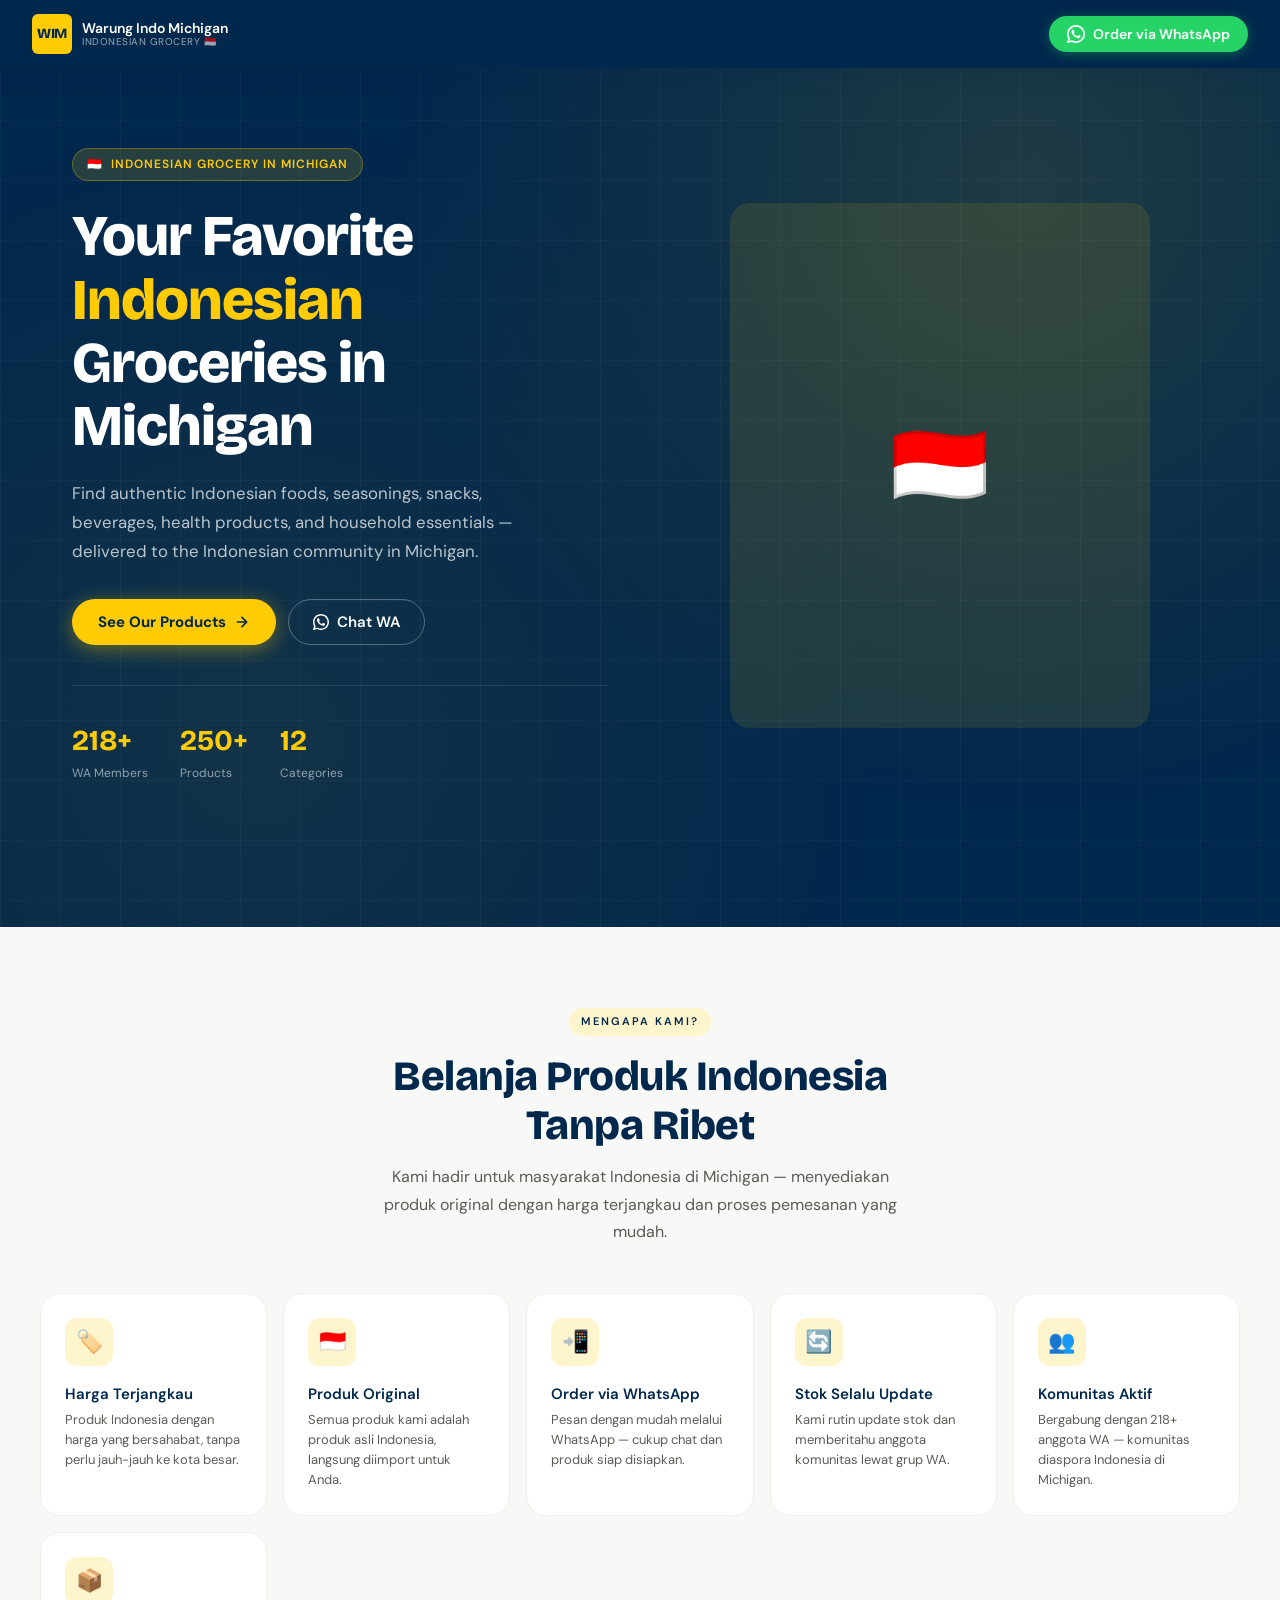
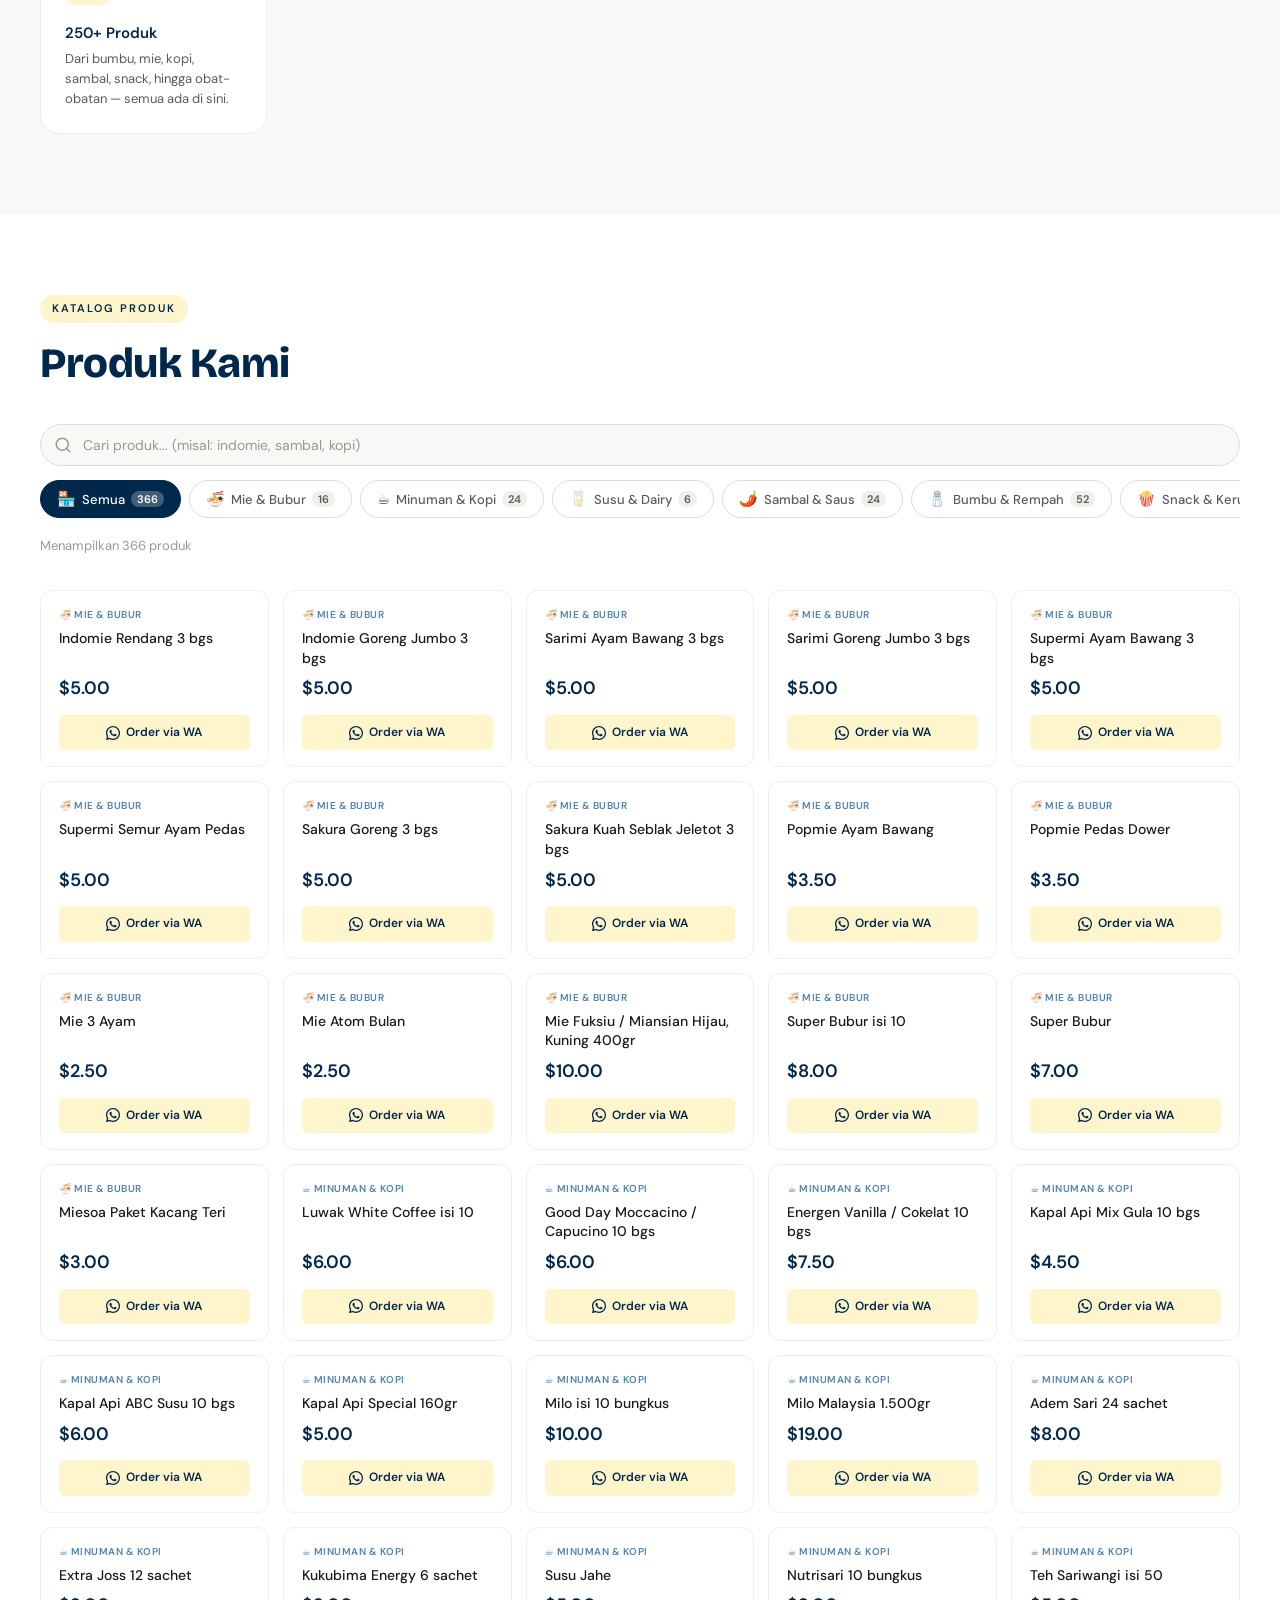
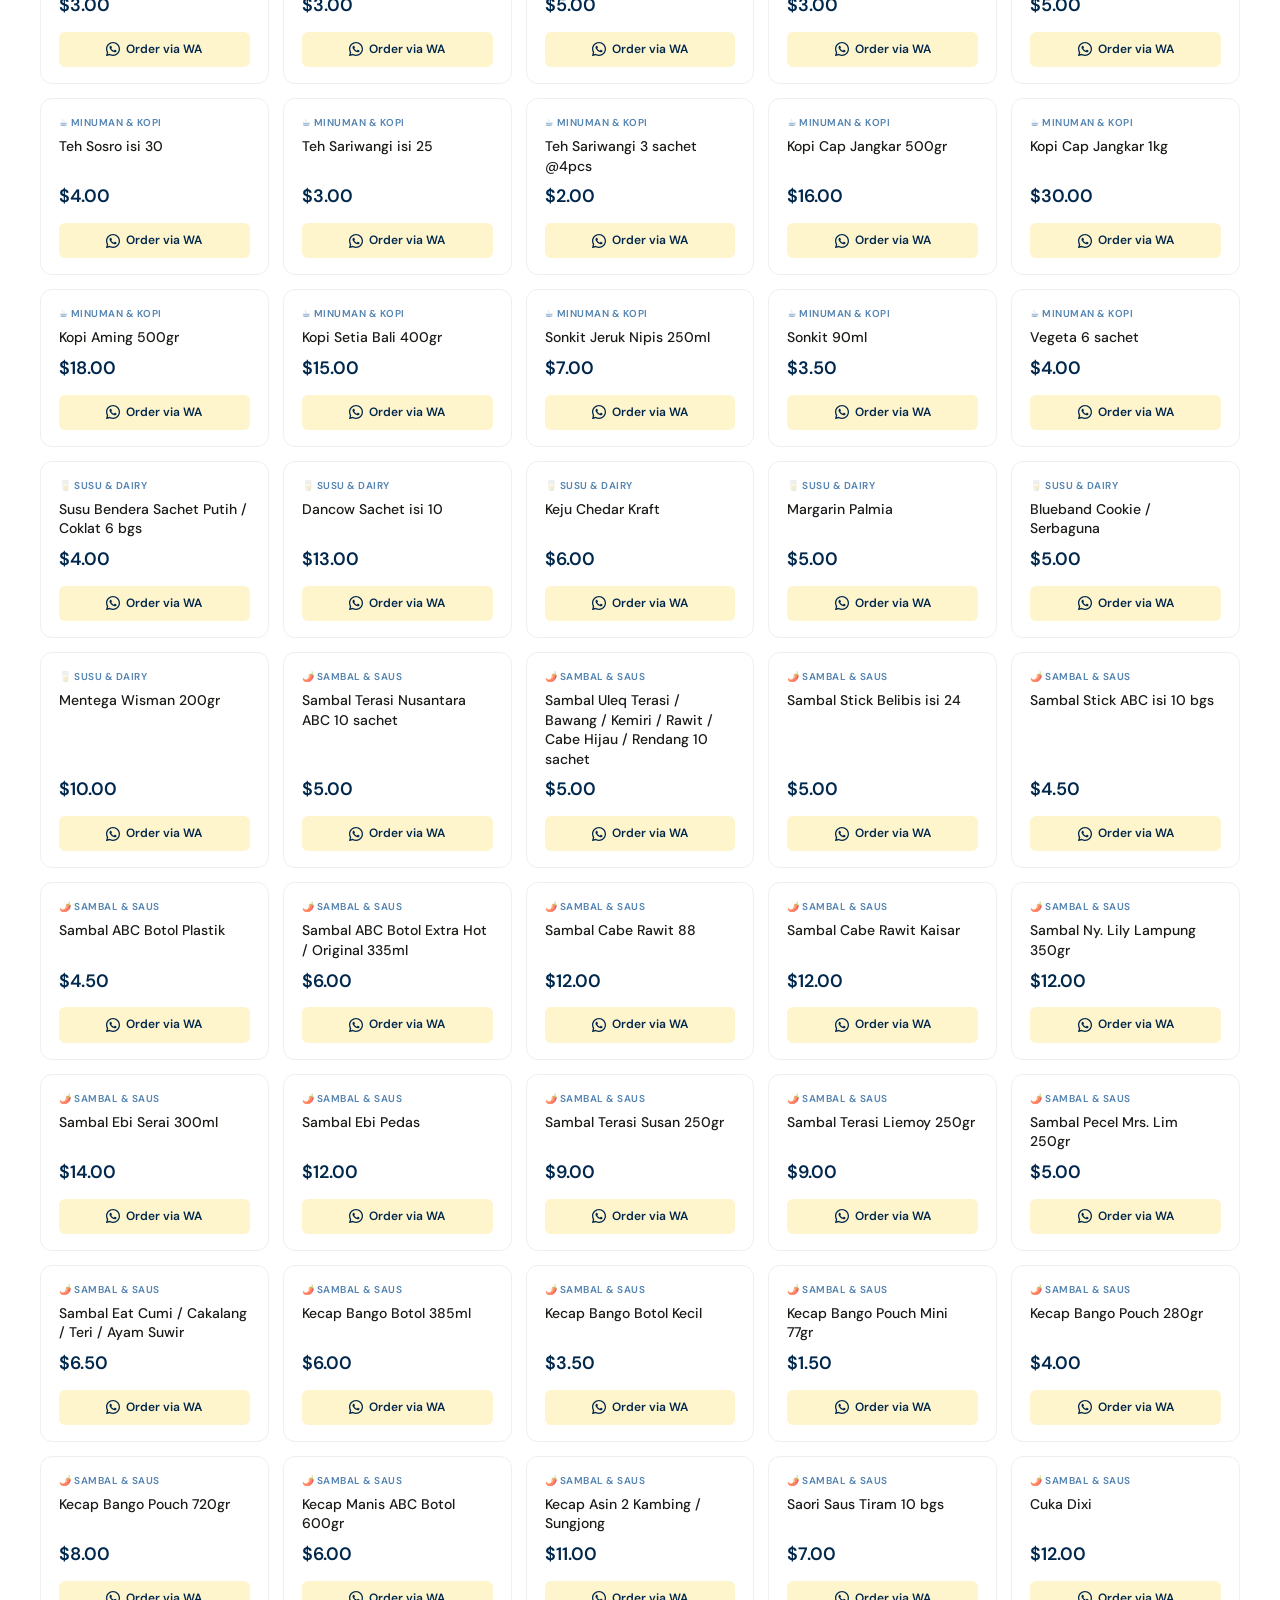
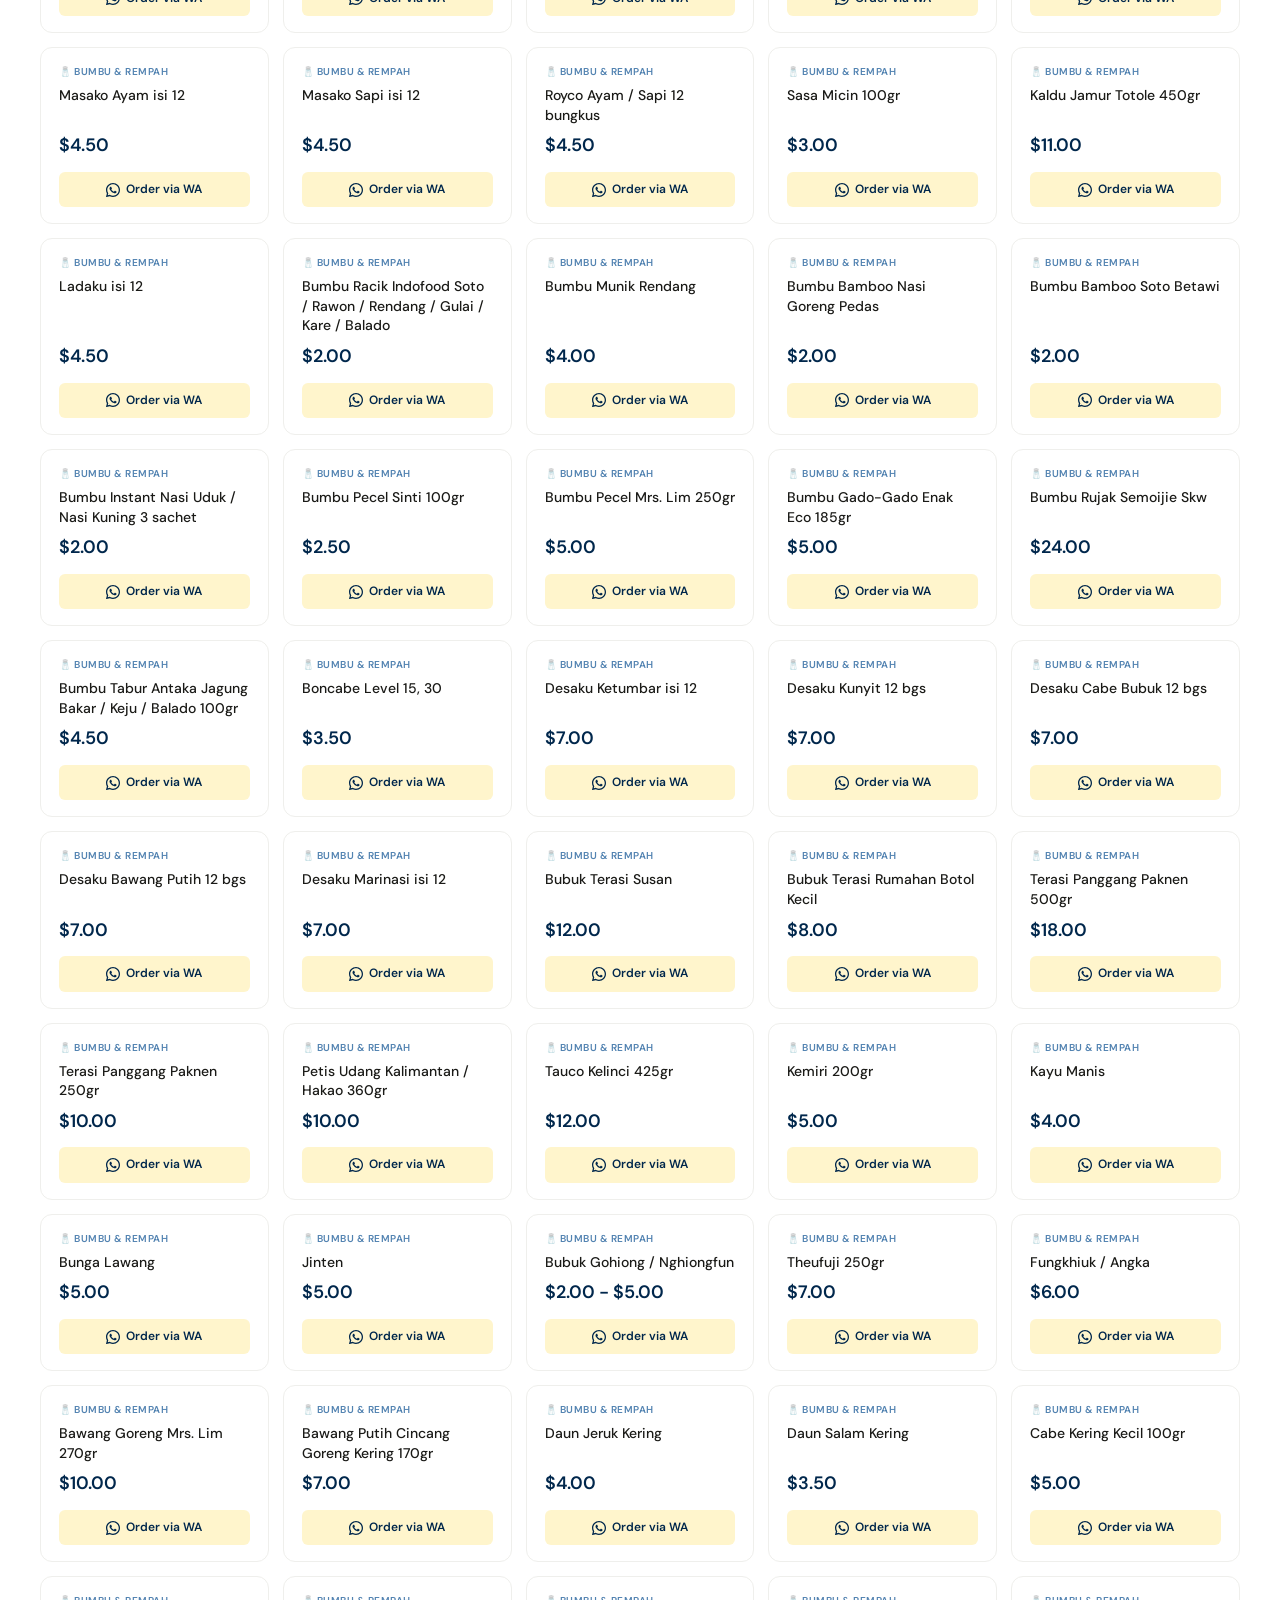
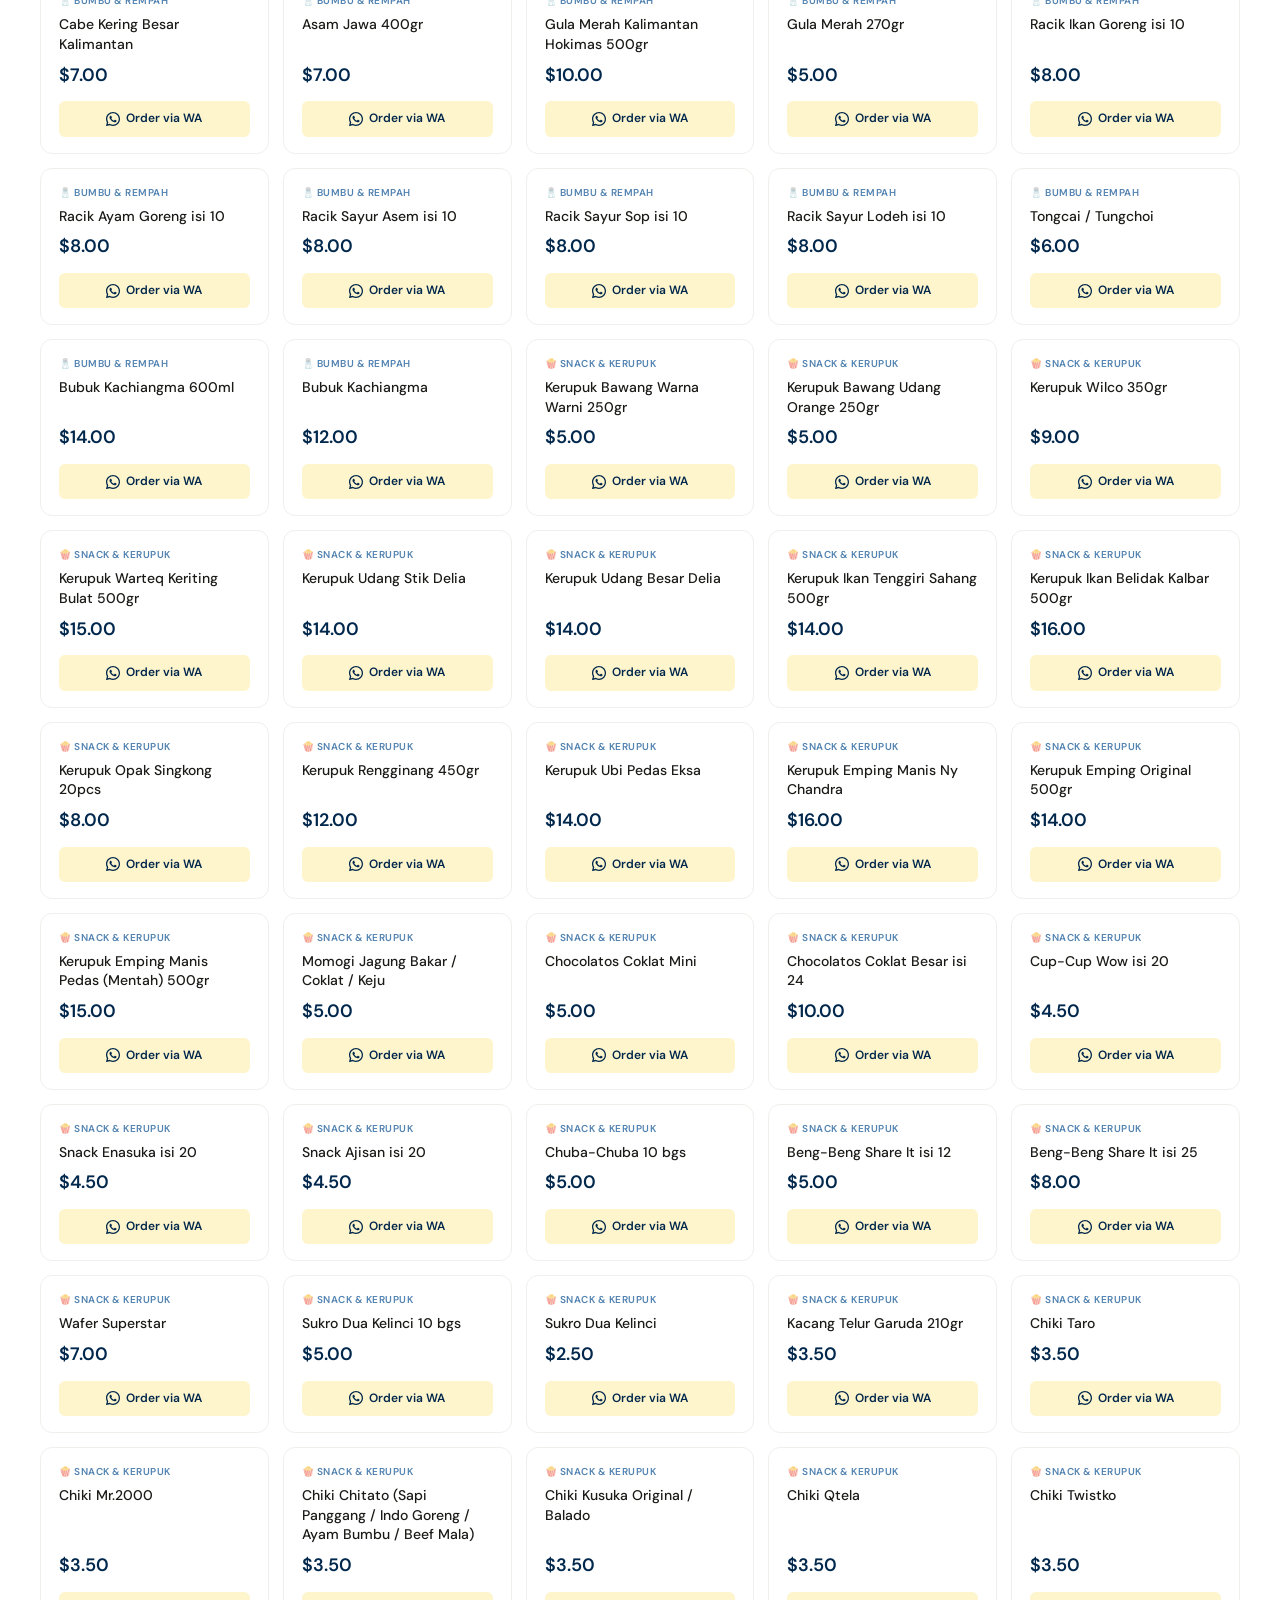
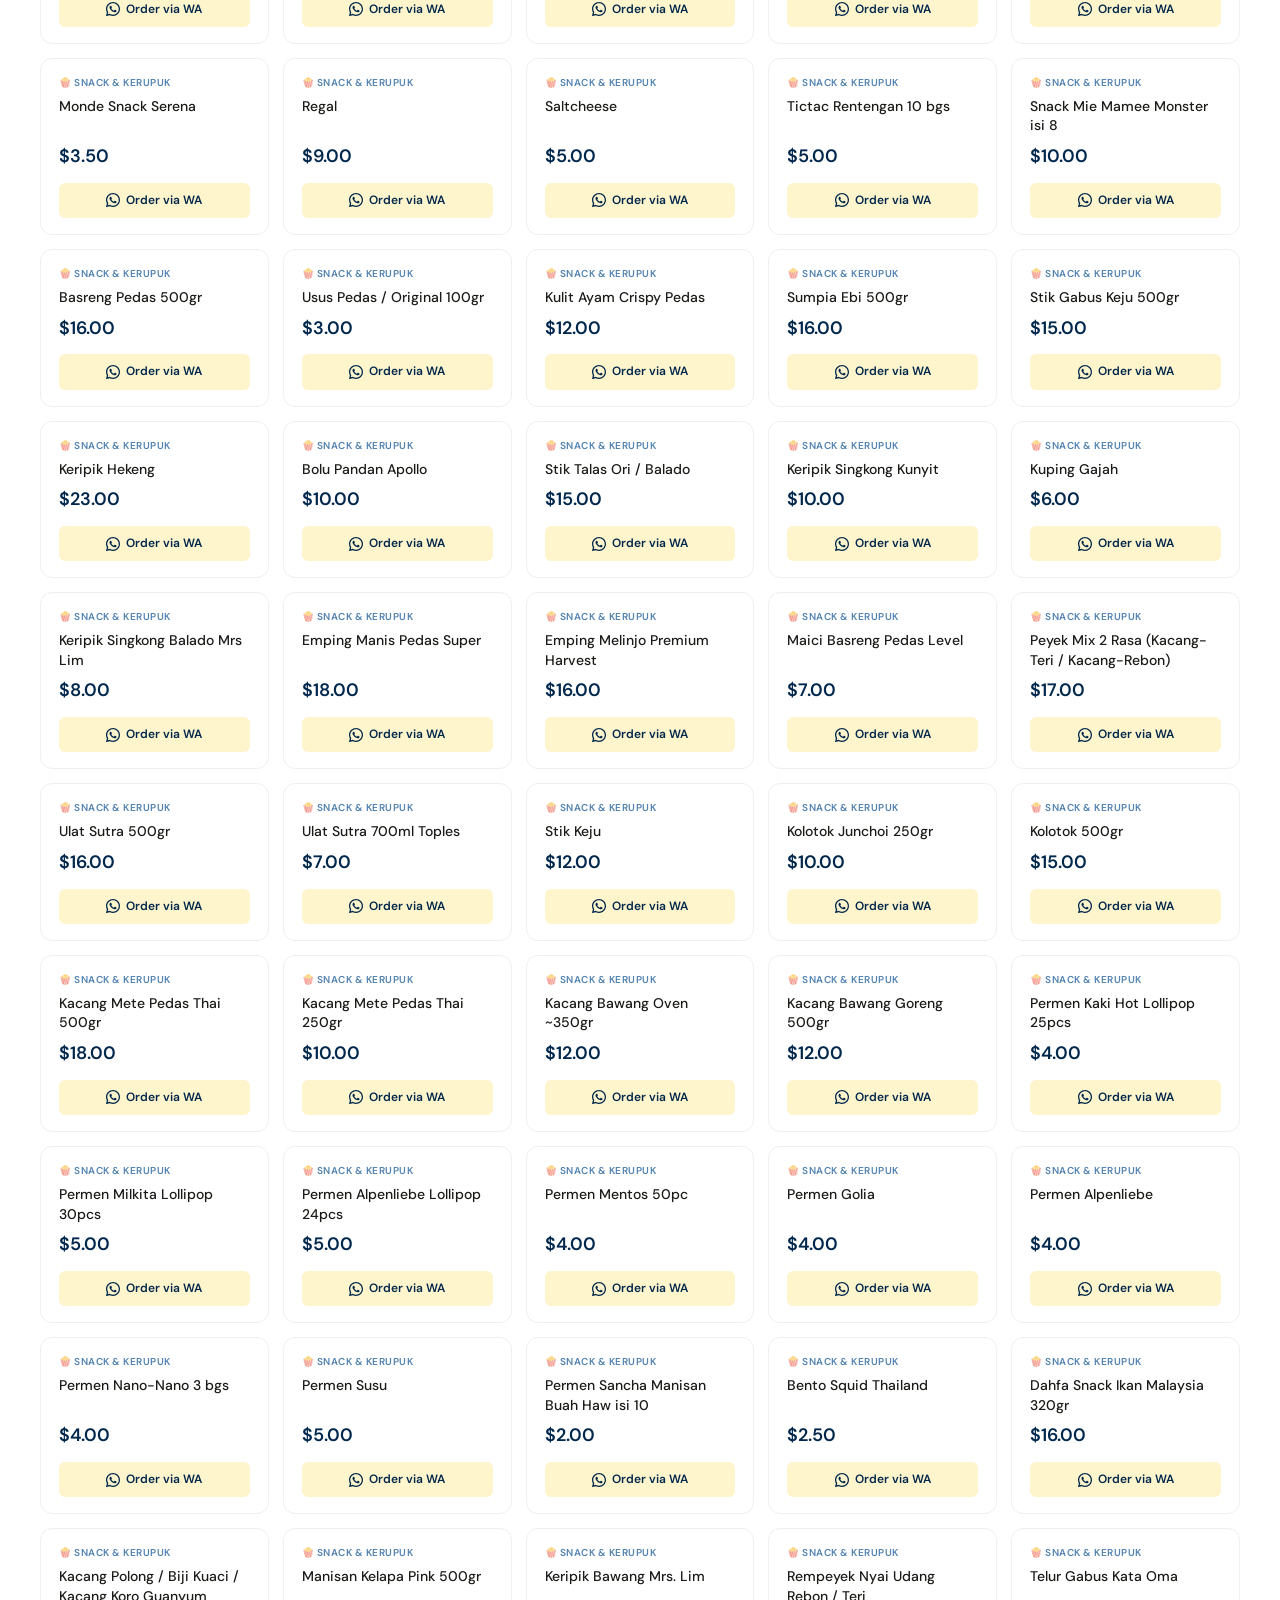
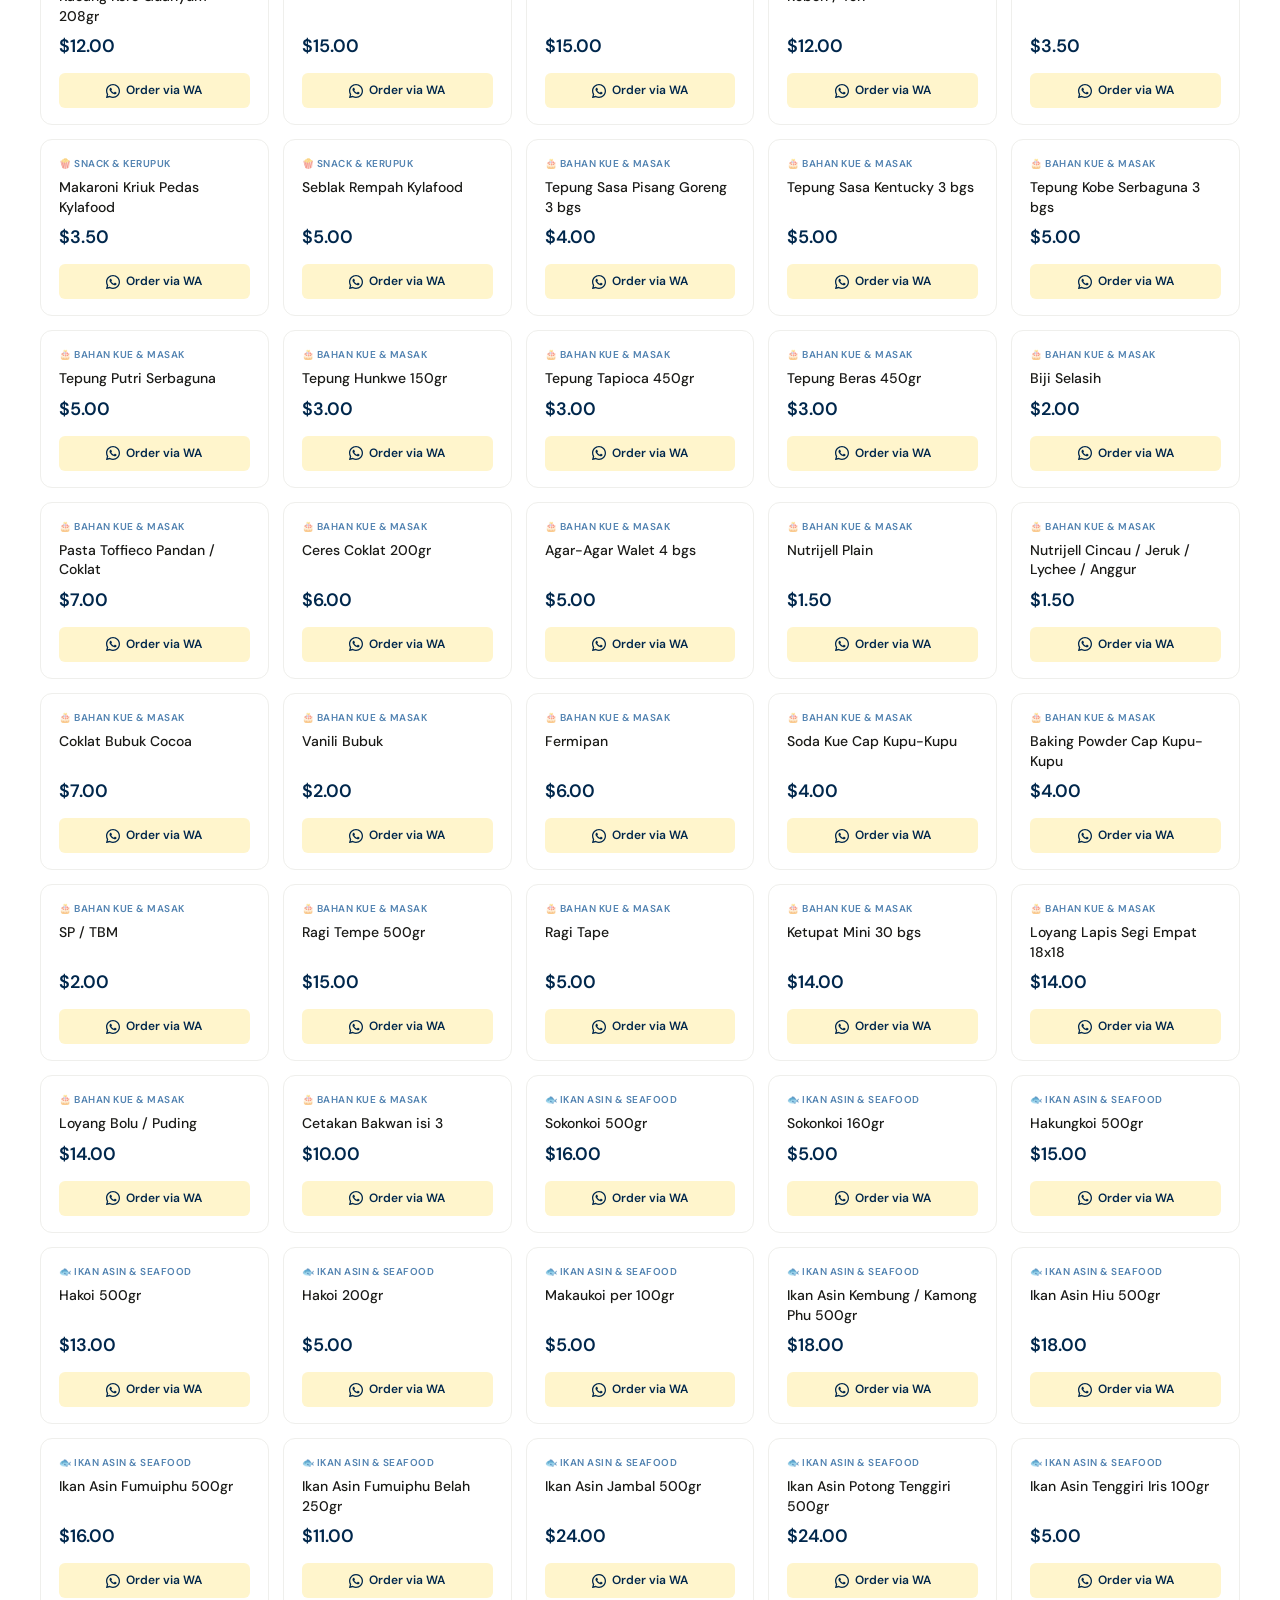
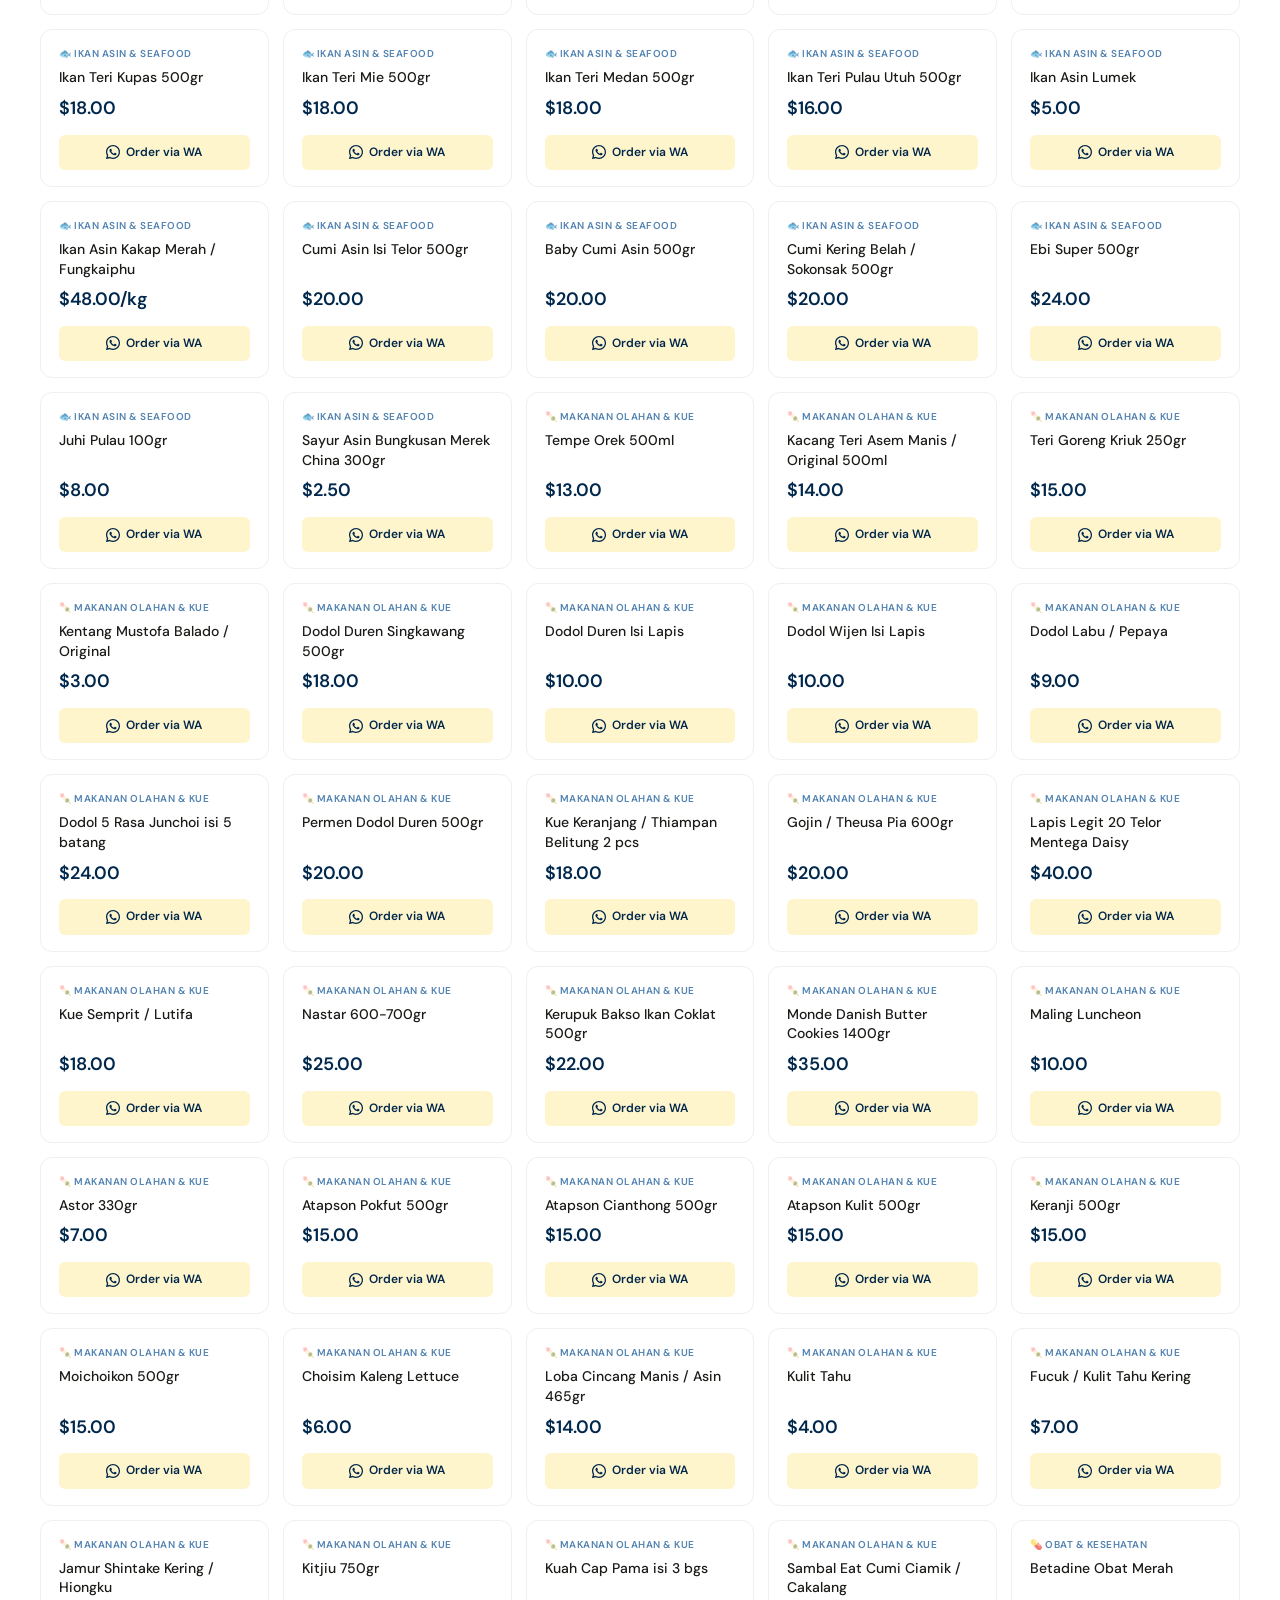
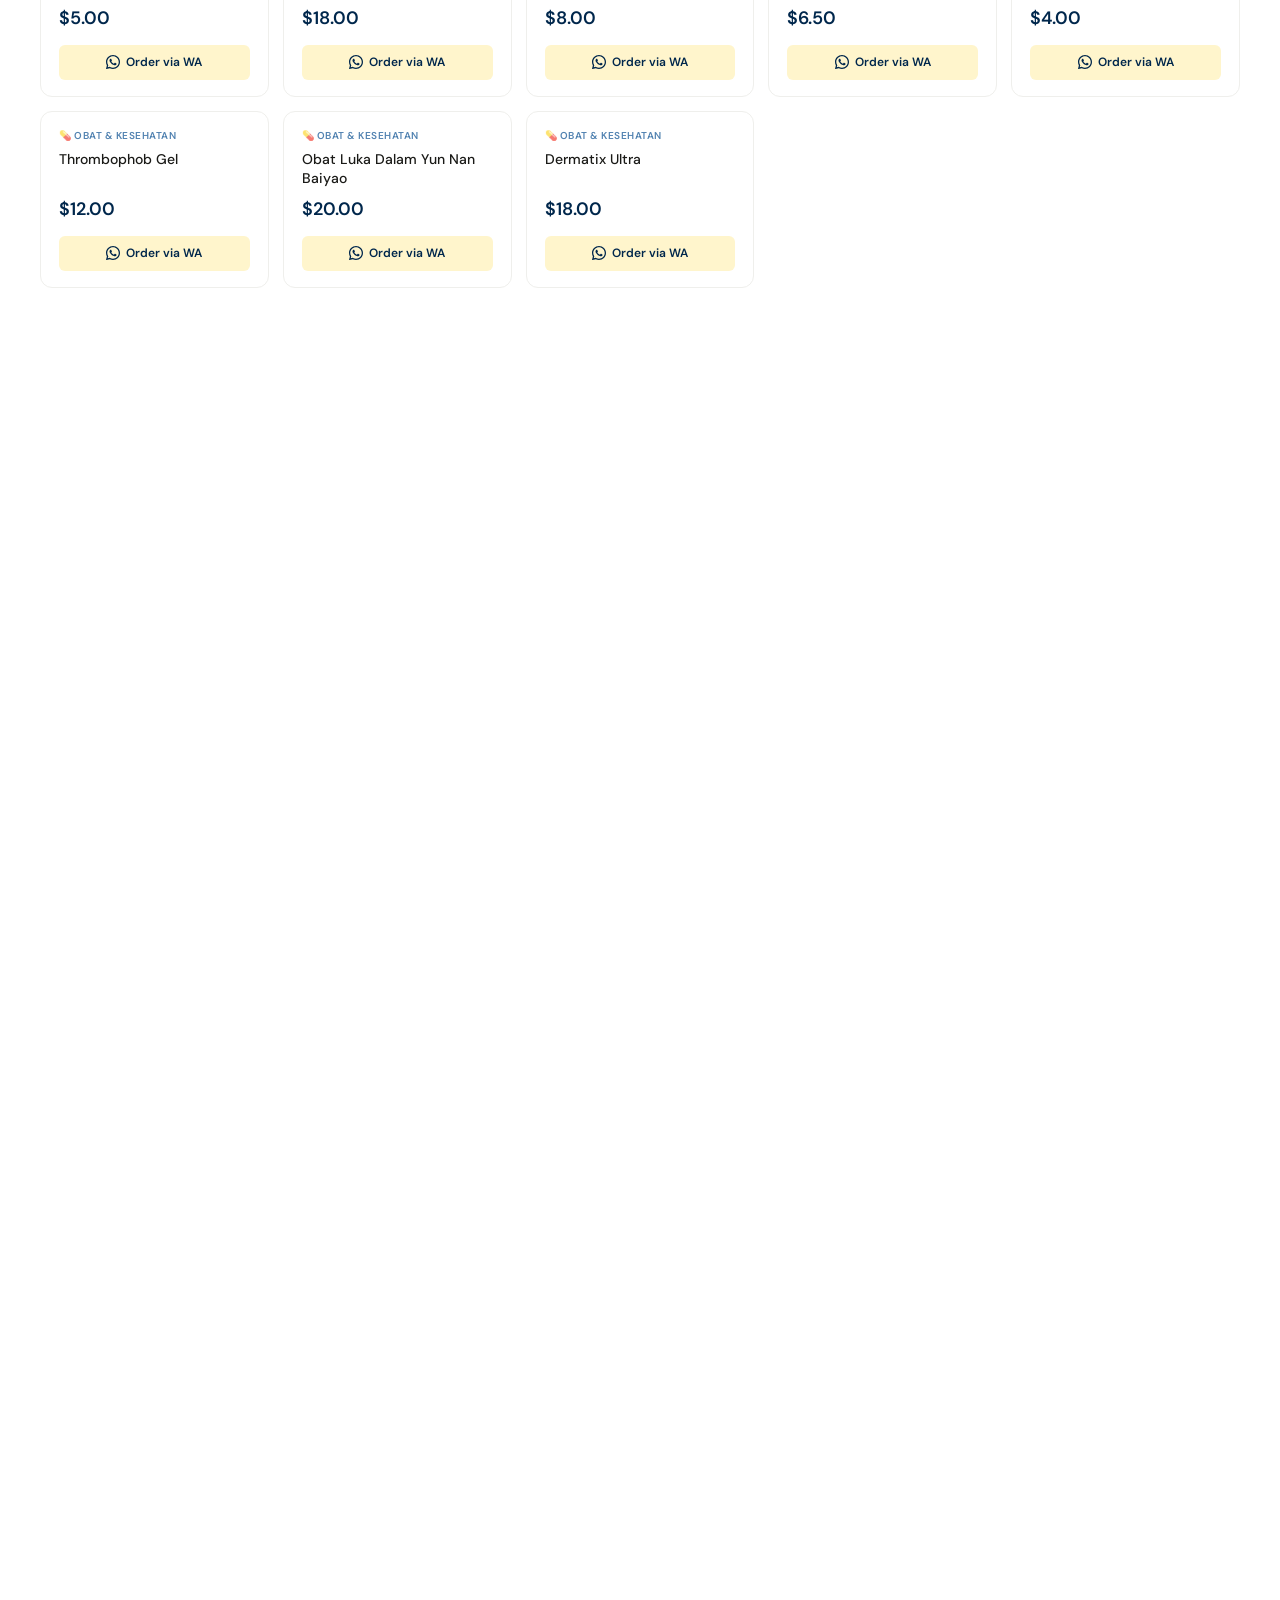
==== commit 2bbcbb60: "add logo icon and update footer" ====
--- a/index.html
+++ b/index.html
@@ -3,13 +3,66 @@
 <head>
   <meta charset="UTF-8" />
   <meta name="viewport" content="width=device-width, initial-scale=1.0" />
-  <meta name="description" content="Warung Indo Michigan — Toko Bahan Makanan Indonesia di Michigan. Bumbu, mie instan, sambal, kopi, snack, dan produk kesehatan khas Indonesia." />
-  <meta name="keywords" content="Indonesian grocery Michigan, toko indonesia michigan, bumbu masak indonesia, mie instan, warung indonesia" />
-  <meta property="og:title" content="Warung Indo Michigan 🇮🇩" />
-  <meta property="og:description" content="Your Favorite Indonesian Groceries in Michigan" />
+
+  <!-- ═══ PRIMARY META ═══ -->
+  <title>Warung Indo Michigan 🇮🇩 — Indonesian Grocery Store</title>
+  <meta name="description" content="Warung Indo Michigan — Toko Bahan Makanan Indonesia di Michigan. Bumbu masak, mie instan, sambal, kecap, kopi, snack, kerupuk, ikan asin, dan produk kesehatan khas Indonesia. Order mudah via WhatsApp." />
+  <meta name="keywords" content="Indonesian grocery Michigan, toko indonesia michigan, bumbu masak indonesia, mie instan indomie, sambal terasi, kecap bango, kopi indonesia, snack indonesia, warung indonesia, asian grocery michigan" />
+  <meta name="author" content="Warung Indo Michigan" />
+  <meta name="robots" content="index, follow" />
+  <meta name="theme-color" content="#00274C" />
+
+  <!-- ═══ CANONICAL (ganti dengan domain Vercel kamu) ═══ -->
+  <link rel="canonical" href="https://warung-indo-michigan.vercel.app/" />
+
+  <!-- ═══ FAVICON / ICON ═══ -->
+  <link rel="icon" type="image/png" href="logo-icon-warungindomichigan.png" />
+  <link rel="apple-touch-icon" href="logo-icon-warungindomichigan.png" />
+  <link rel="shortcut icon" type="image/png" href="logo-icon-warungindomichigan.png" />
+
+  <!-- ═══ OPEN GRAPH (WhatsApp, Facebook, LinkedIn) ═══ -->
   <meta property="og:type" content="website" />
-
-  <title>Warung Indo Michigan 🇮🇩 — Indonesian Grocery Store</title>
+  <meta property="og:site_name" content="Warung Indo Michigan" />
+  <meta property="og:locale" content="id_ID" />
+  <meta property="og:locale:alternate" content="en_US" />
+  <meta property="og:url" content="https://warung-indo-michigan.vercel.app/" />
+  <meta property="og:title" content="Warung Indo Michigan 🇮🇩 — Your Favorite Indonesian Groceries in Michigan" />
+  <meta property="og:description" content="Find authentic Indonesian foods, seasonings, snacks, beverages, health products, and household essentials delivered to the Indonesian community in Michigan. Order via WhatsApp!" />
+  <meta property="og:image" content="https://warung-indo-michigan.vercel.app/logo-icon-warungindomichigan.png" />
+  <meta property="og:image:secure_url" content="https://warung-indo-michigan.vercel.app/logo-icon-warungindomichigan.png" />
+  <meta property="og:image:type" content="image/png" />
+  <meta property="og:image:width" content="512" />
+  <meta property="og:image:height" content="512" />
+  <meta property="og:image:alt" content="Logo Warung Indo Michigan" />
+
+  <!-- ═══ TWITTER / X CARD ═══ -->
+  <meta name="twitter:card" content="summary_large_image" />
+  <meta name="twitter:title" content="Warung Indo Michigan 🇮🇩 — Indonesian Groceries in Michigan" />
+  <meta name="twitter:description" content="Authentic Indonesian foods, seasonings, snacks & more — delivered to the Indonesian community in Michigan. Order via WhatsApp!" />
+  <meta name="twitter:image" content="https://warung-indo-michigan.vercel.app/logo-icon-warungindomichigan.png" />
+  <meta name="twitter:image:alt" content="Logo Warung Indo Michigan" />
+
+  <!-- ═══ STRUCTURED DATA (SEO — Google) ═══ -->
+  <script type="application/ld+json">
+  {
+    "@context": "https://schema.org",
+    "@type": "GroceryStore",
+    "name": "Warung Indo Michigan",
+    "description": "Toko Bahan Makanan Indonesia di Michigan — bumbu masak, mie instan, sambal, kopi, snack, dan produk kesehatan khas Indonesia.",
+    "image": "https://warung-indo-michigan.vercel.app/logo-icon-warungindomichigan.png",
+    "url": "https://warung-indo-michigan.vercel.app/",
+    "address": {
+      "@type": "PostalAddress",
+      "addressRegion": "MI",
+      "addressCountry": "US"
+    },
+    "areaServed": "Michigan, USA",
+    "priceRange": "$$",
+    "sameAs": [
+      "https://www.facebook.com/levi.chen.11503/reels/"
+    ]
+  }
+  </script>
 
   <!-- Google Fonts -->
   <link rel="preconnect" href="https://fonts.googleapis.com" />
@@ -324,7 +377,7 @@
 
     <div class="footer-copy">
       <div>
-        Build with love by
+        Build with ❤️ by
         <a href="https://instagram.com/wanda_azharr/" target="_blank" rel="noopener">Wanda Azhar</a>
         in Michigan, USA.
       </div>
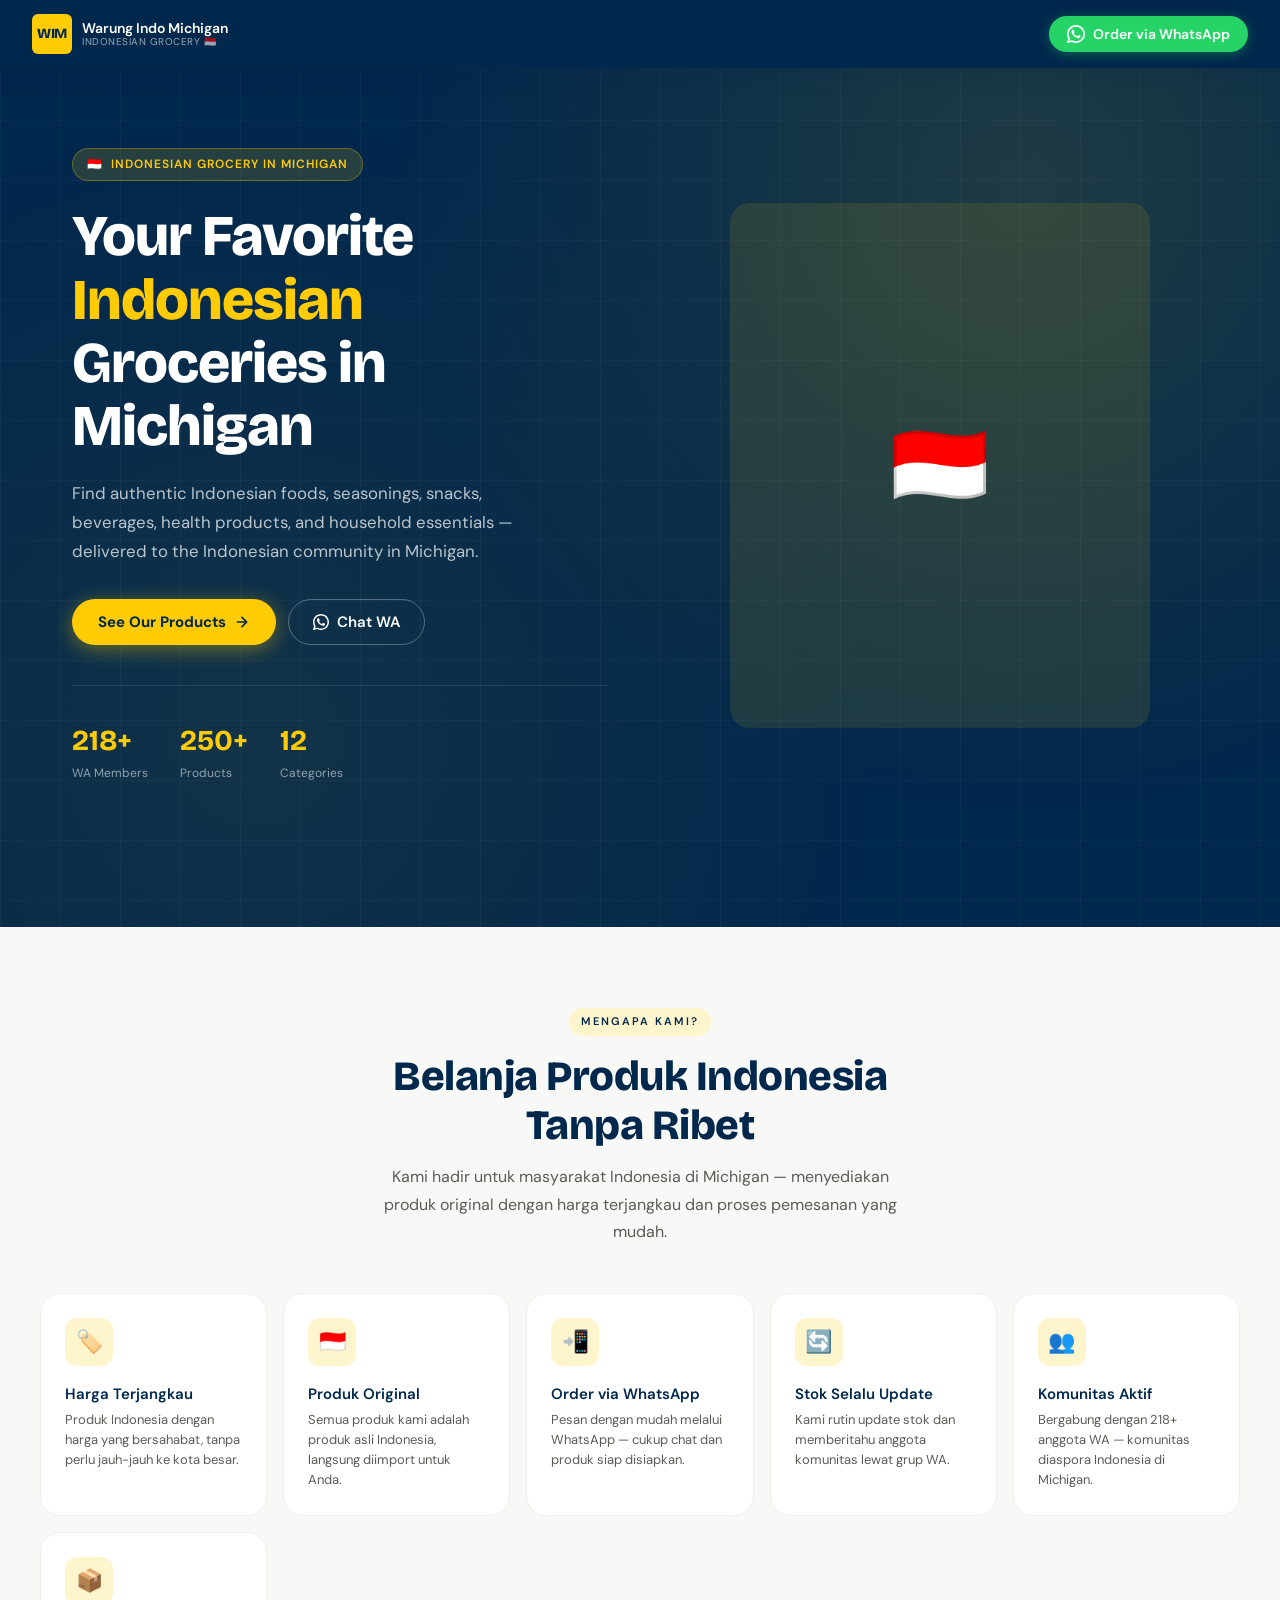
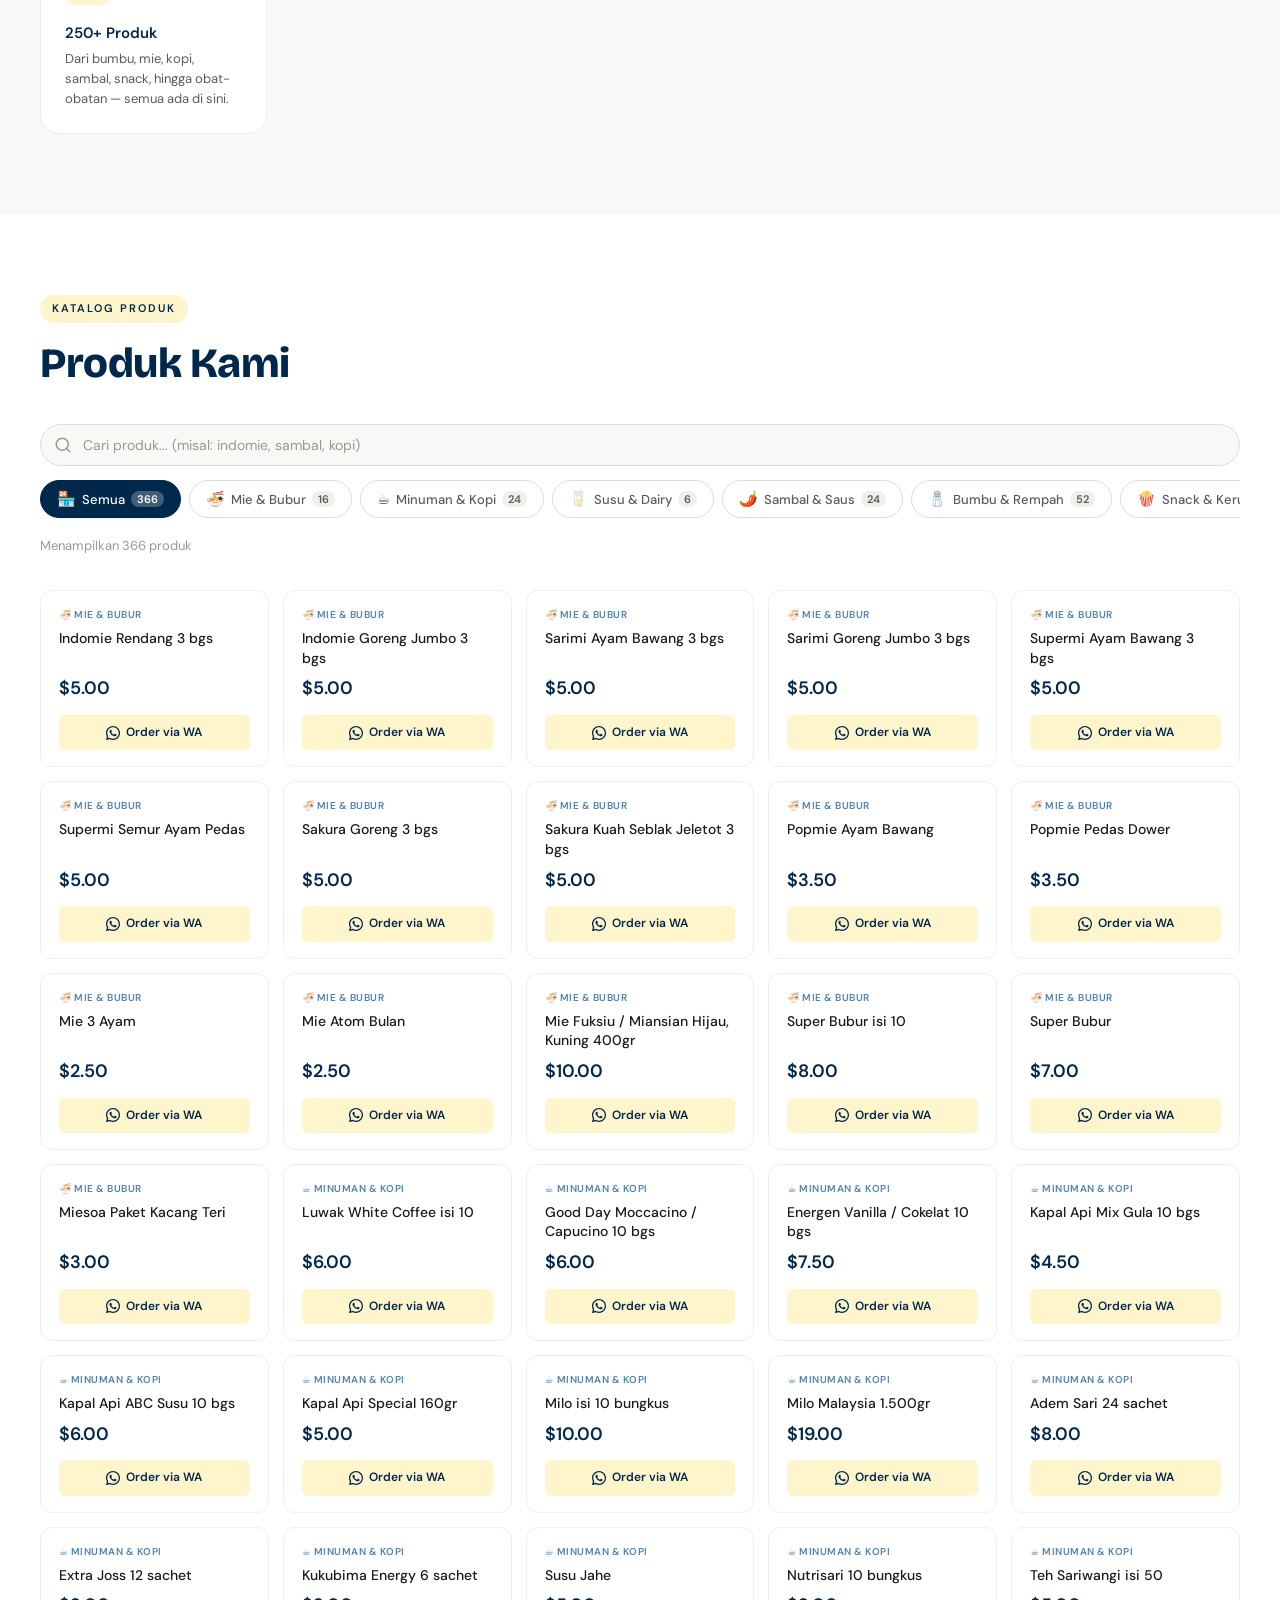
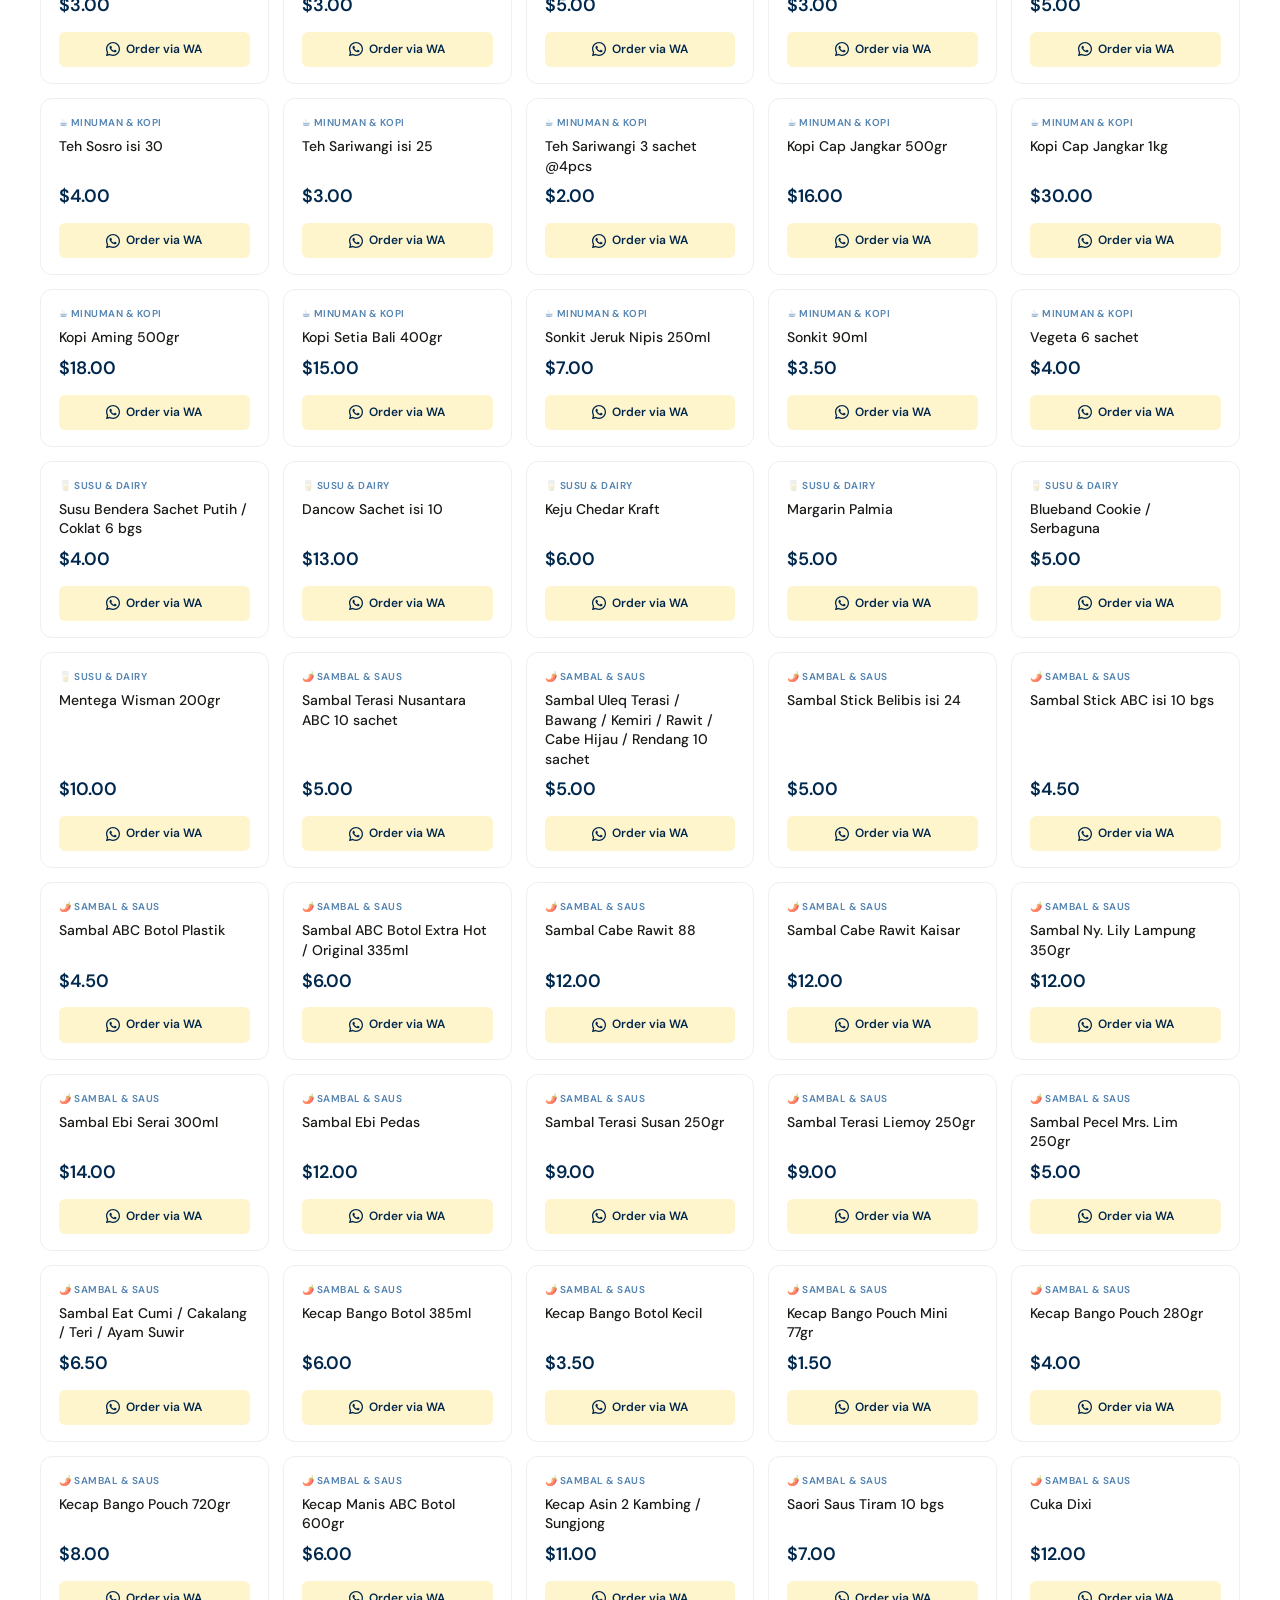
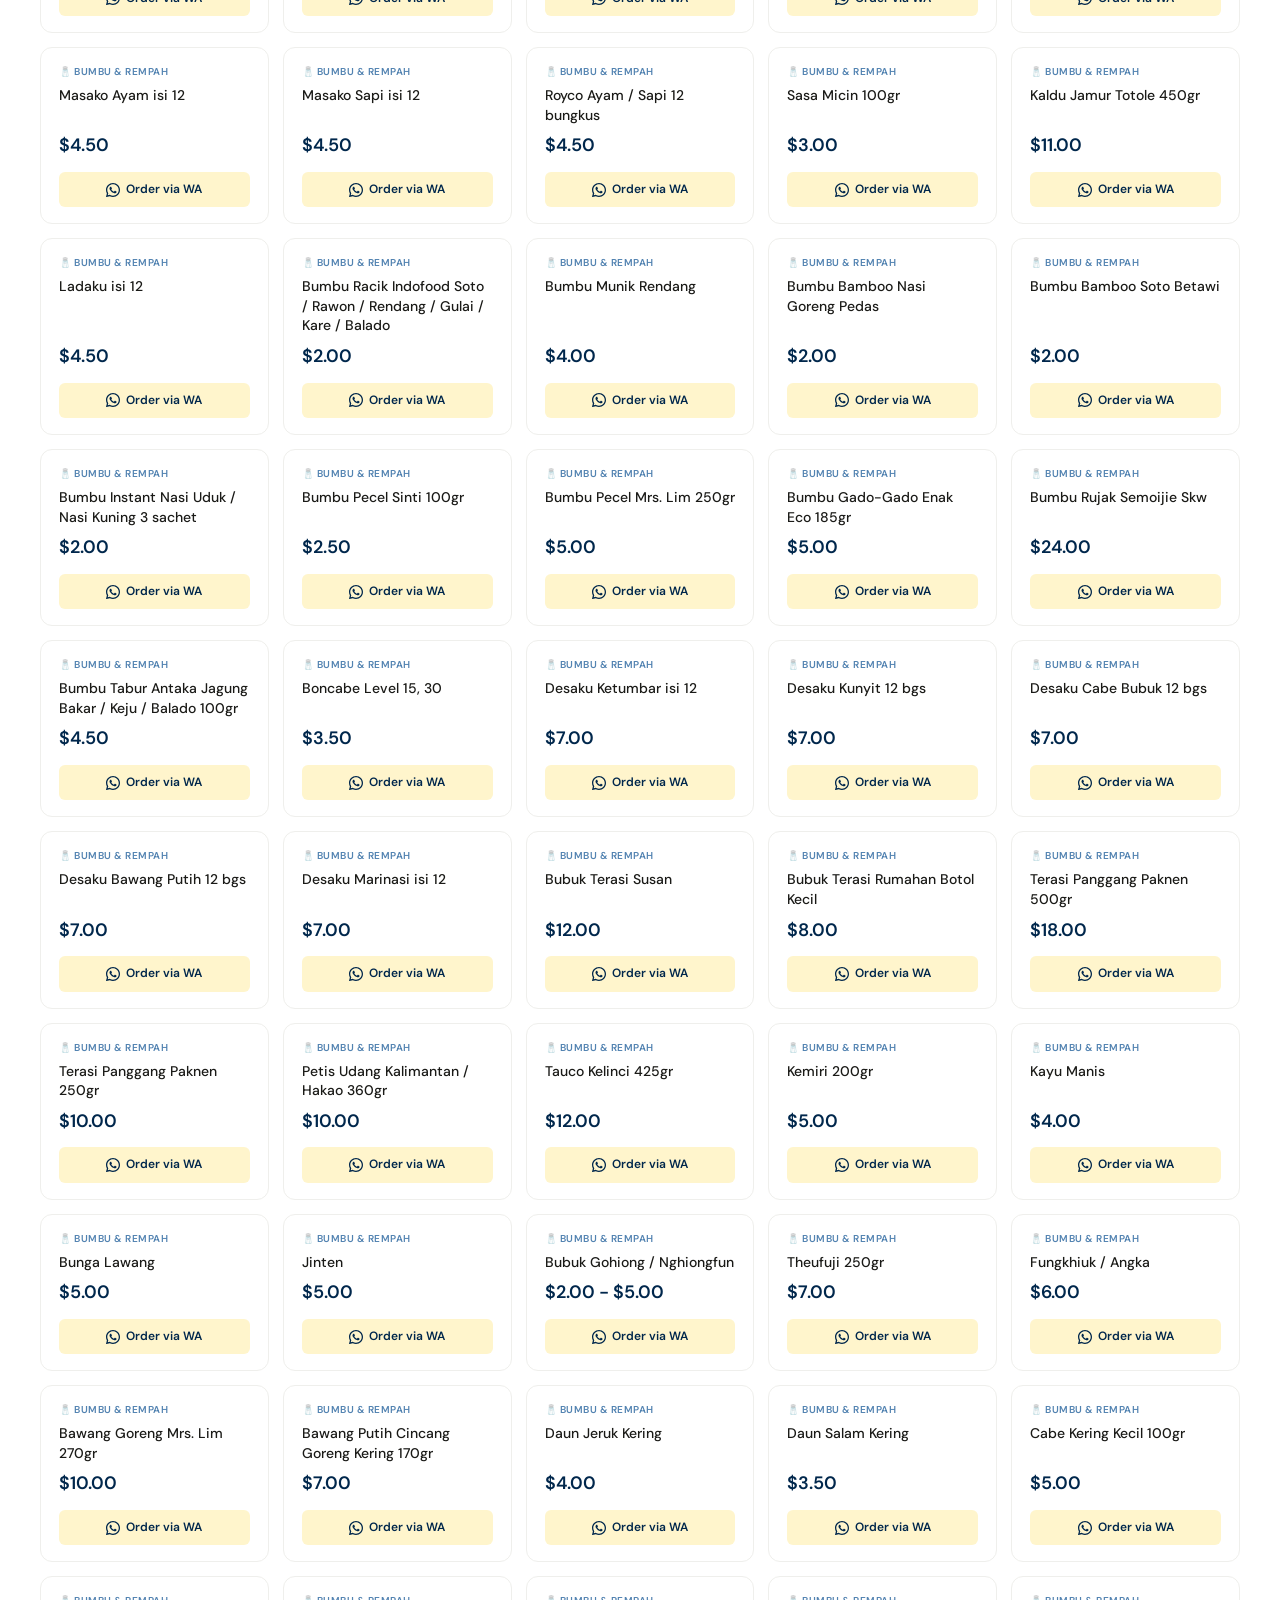
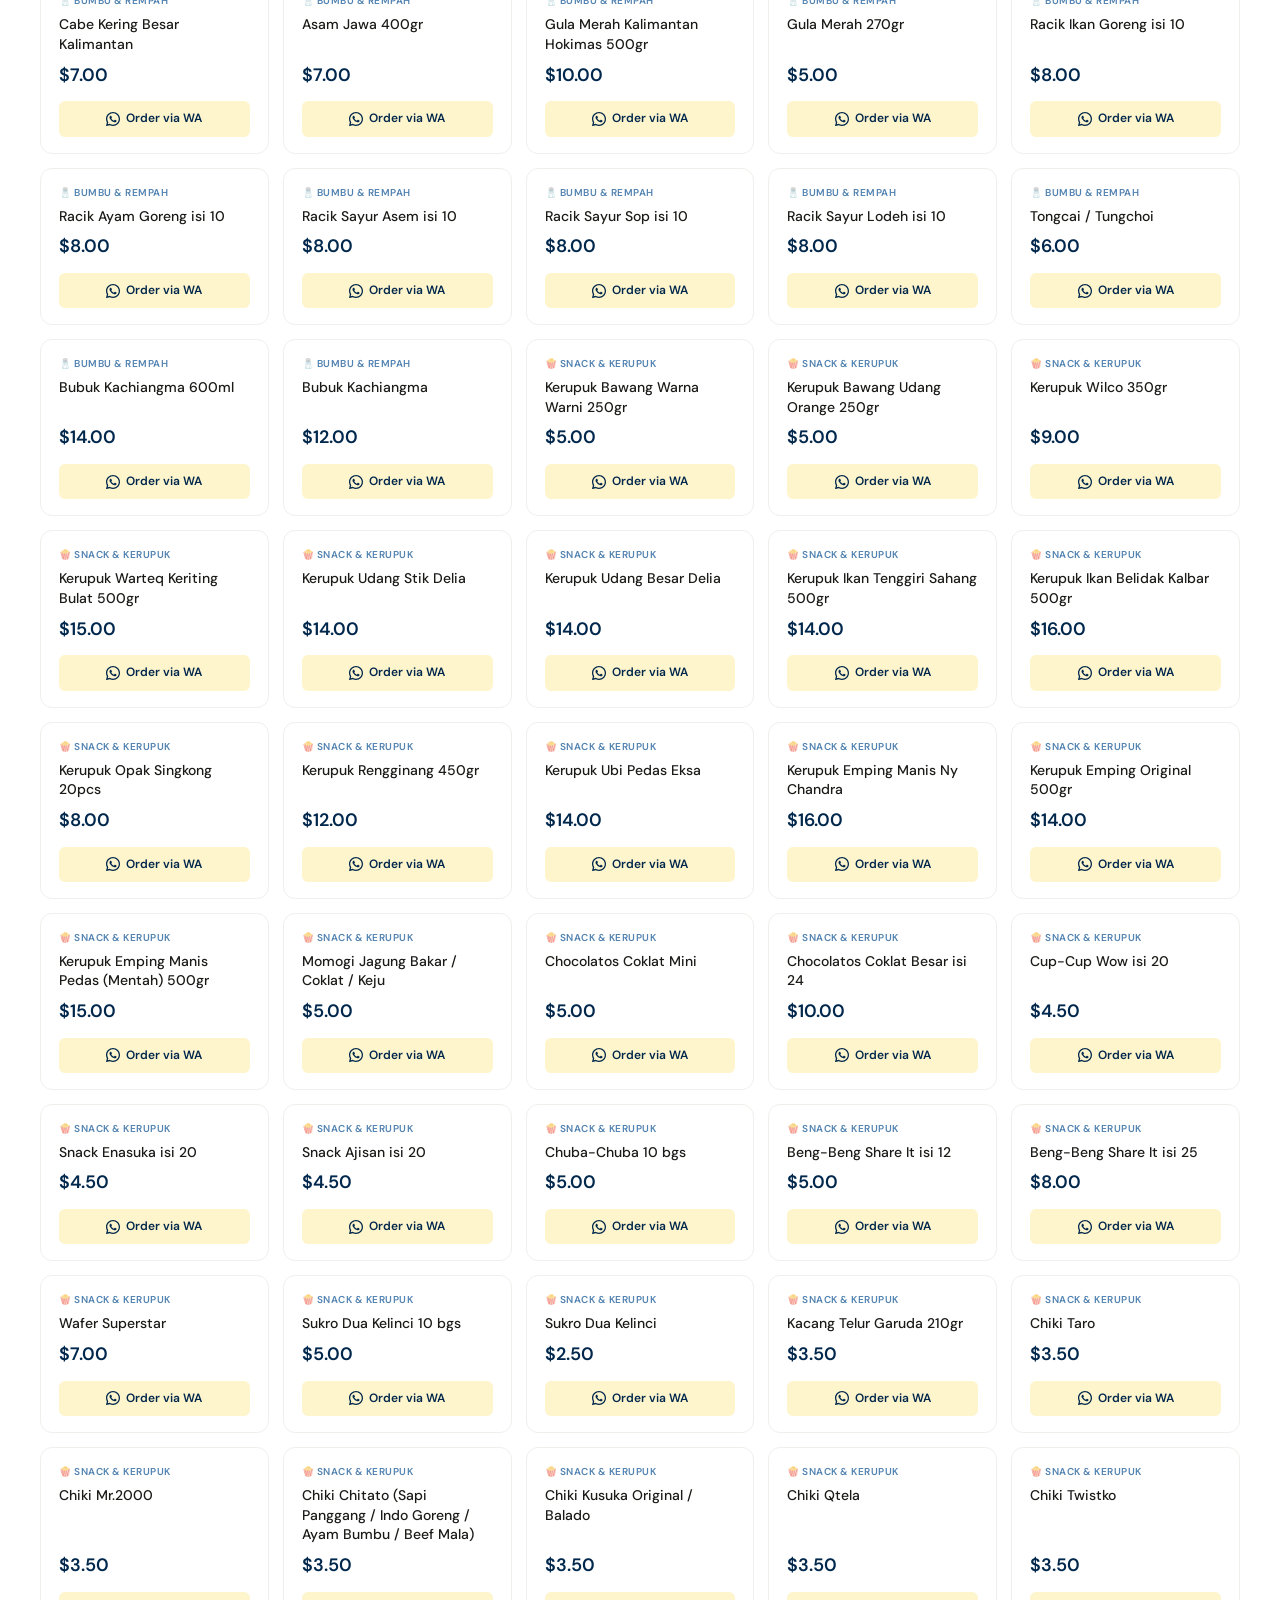
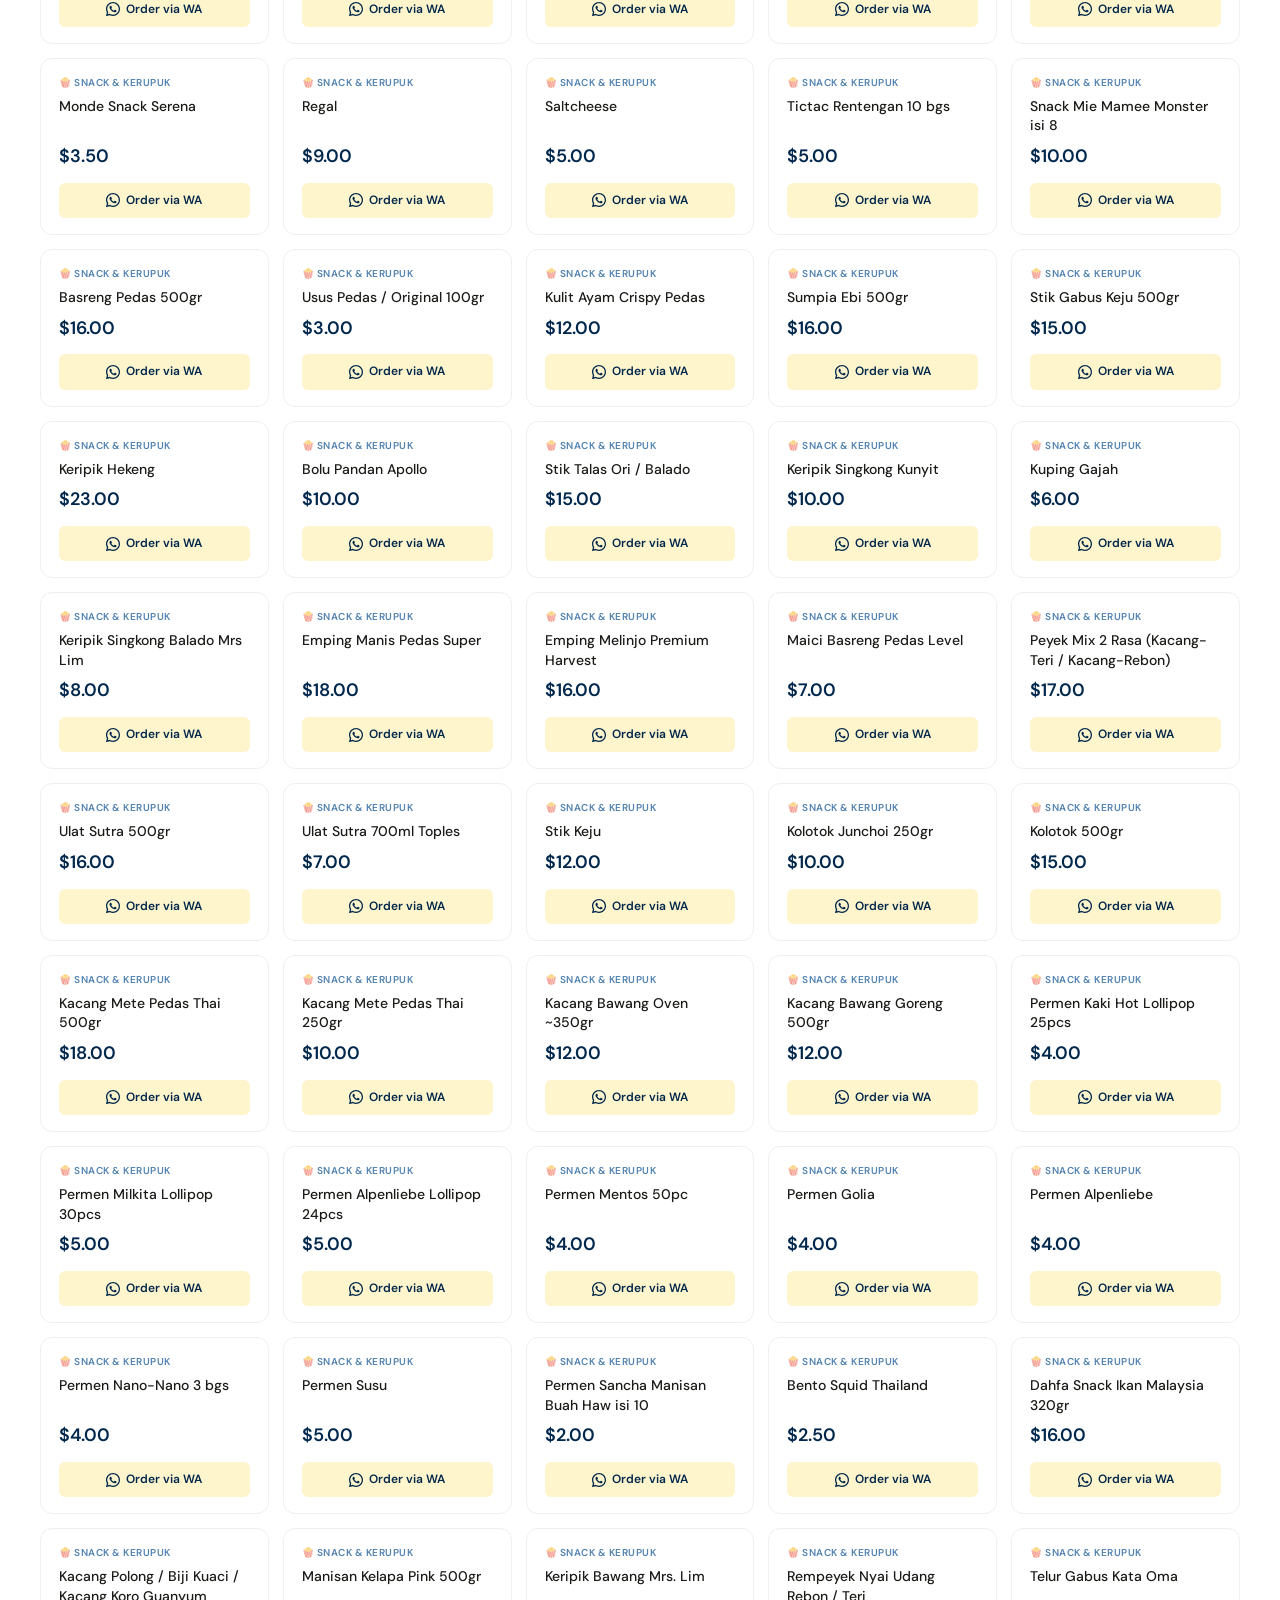
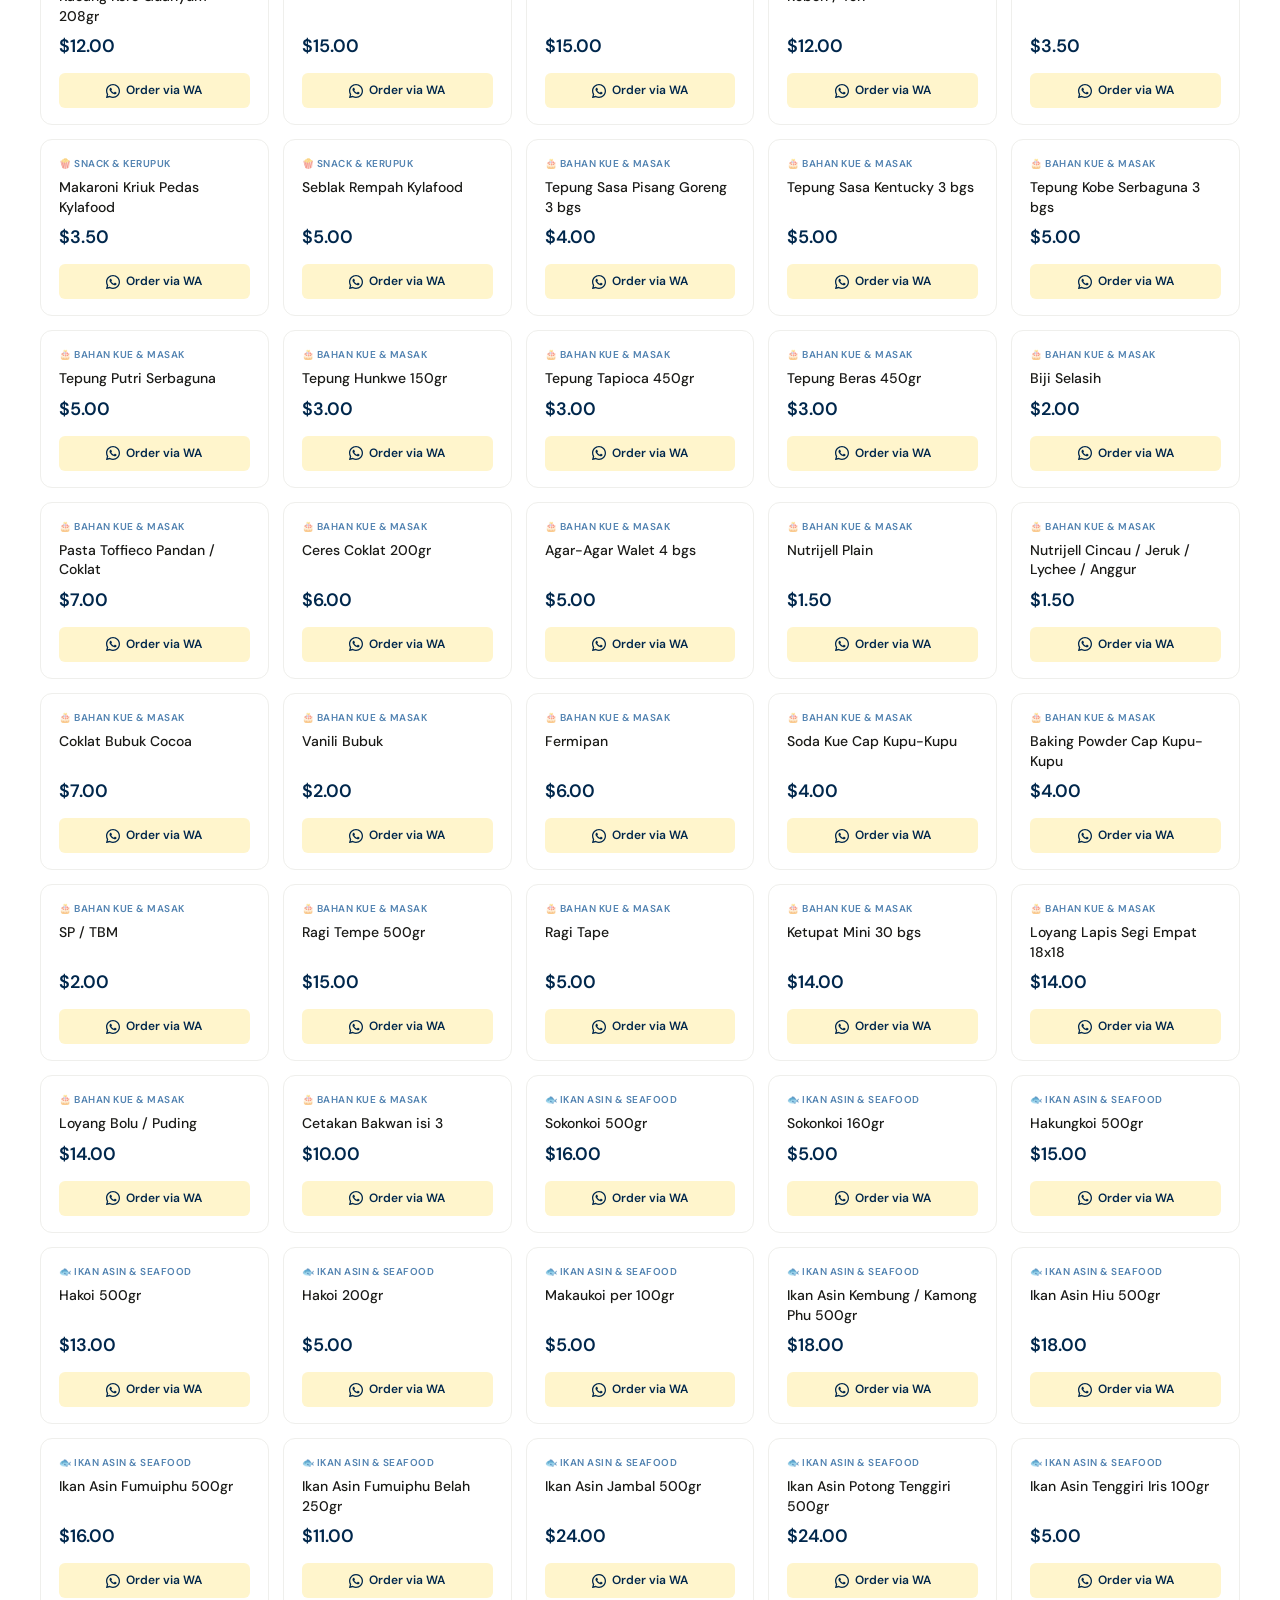
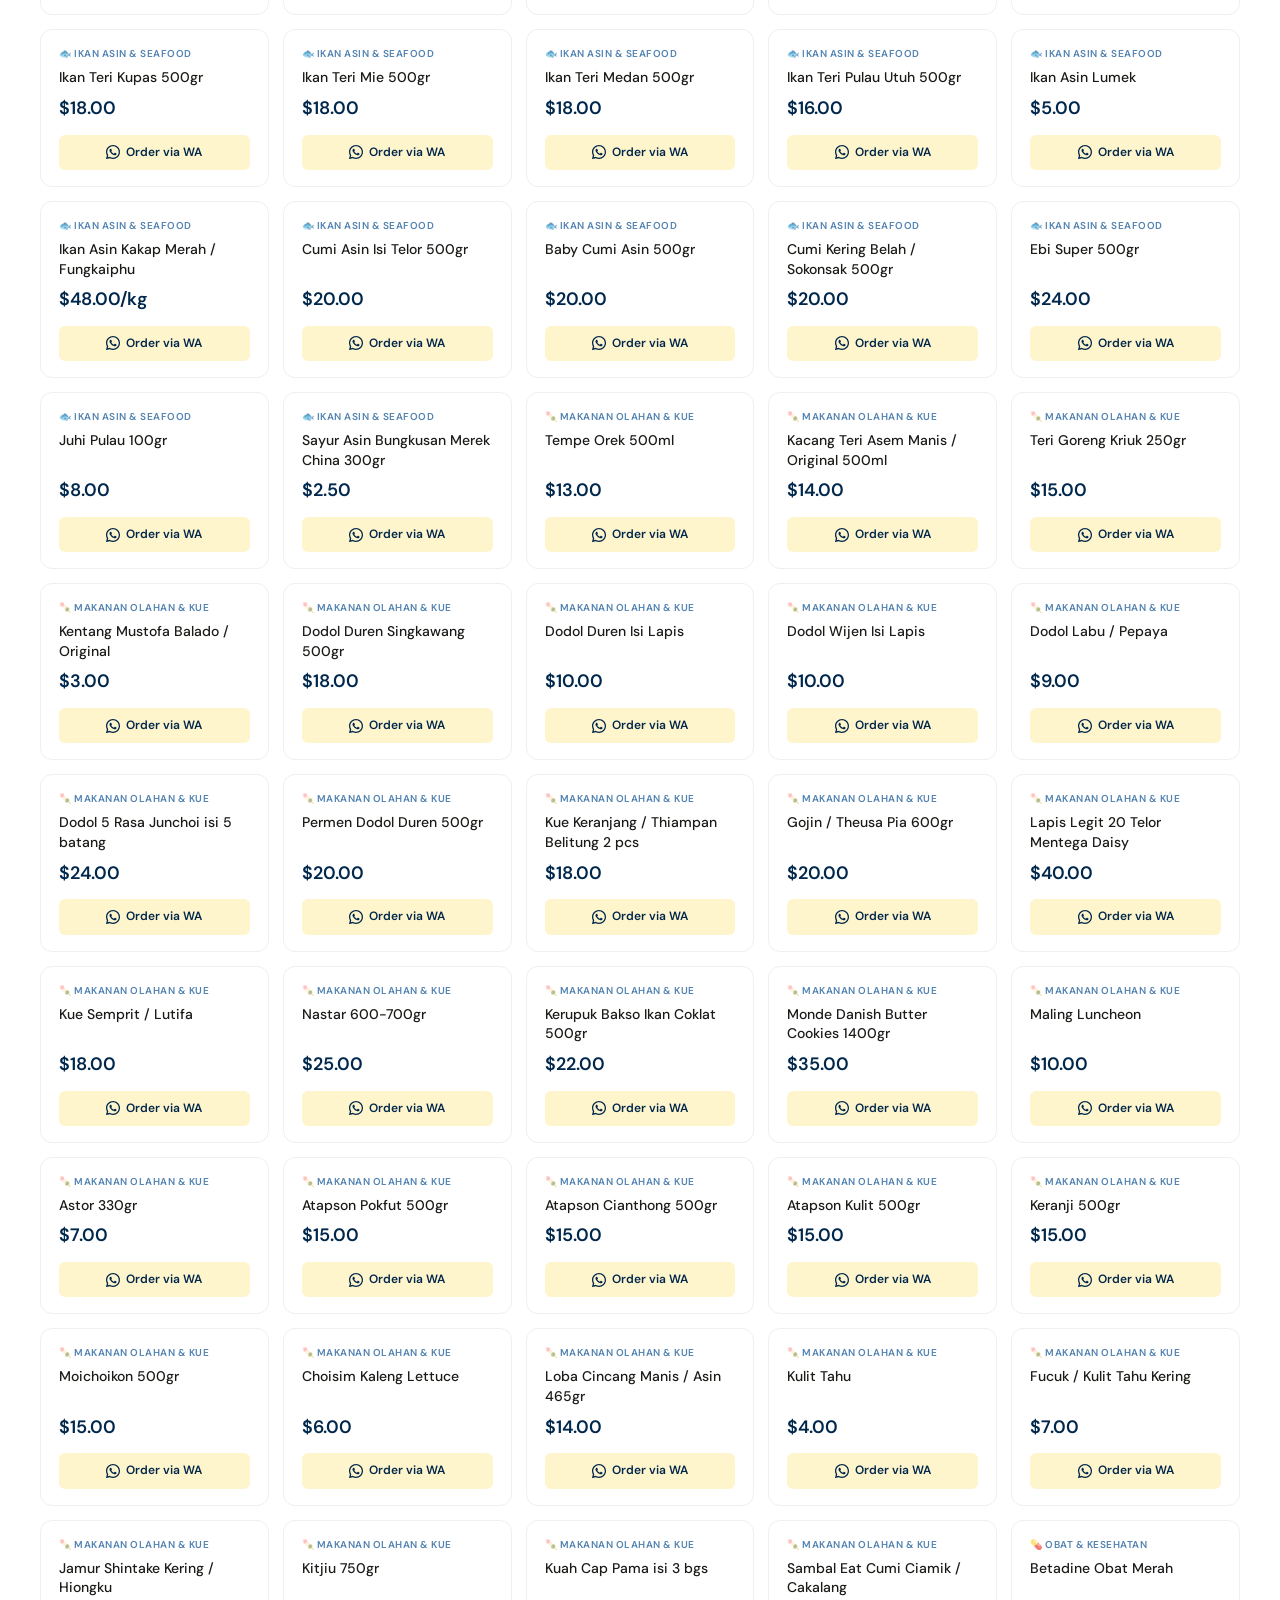
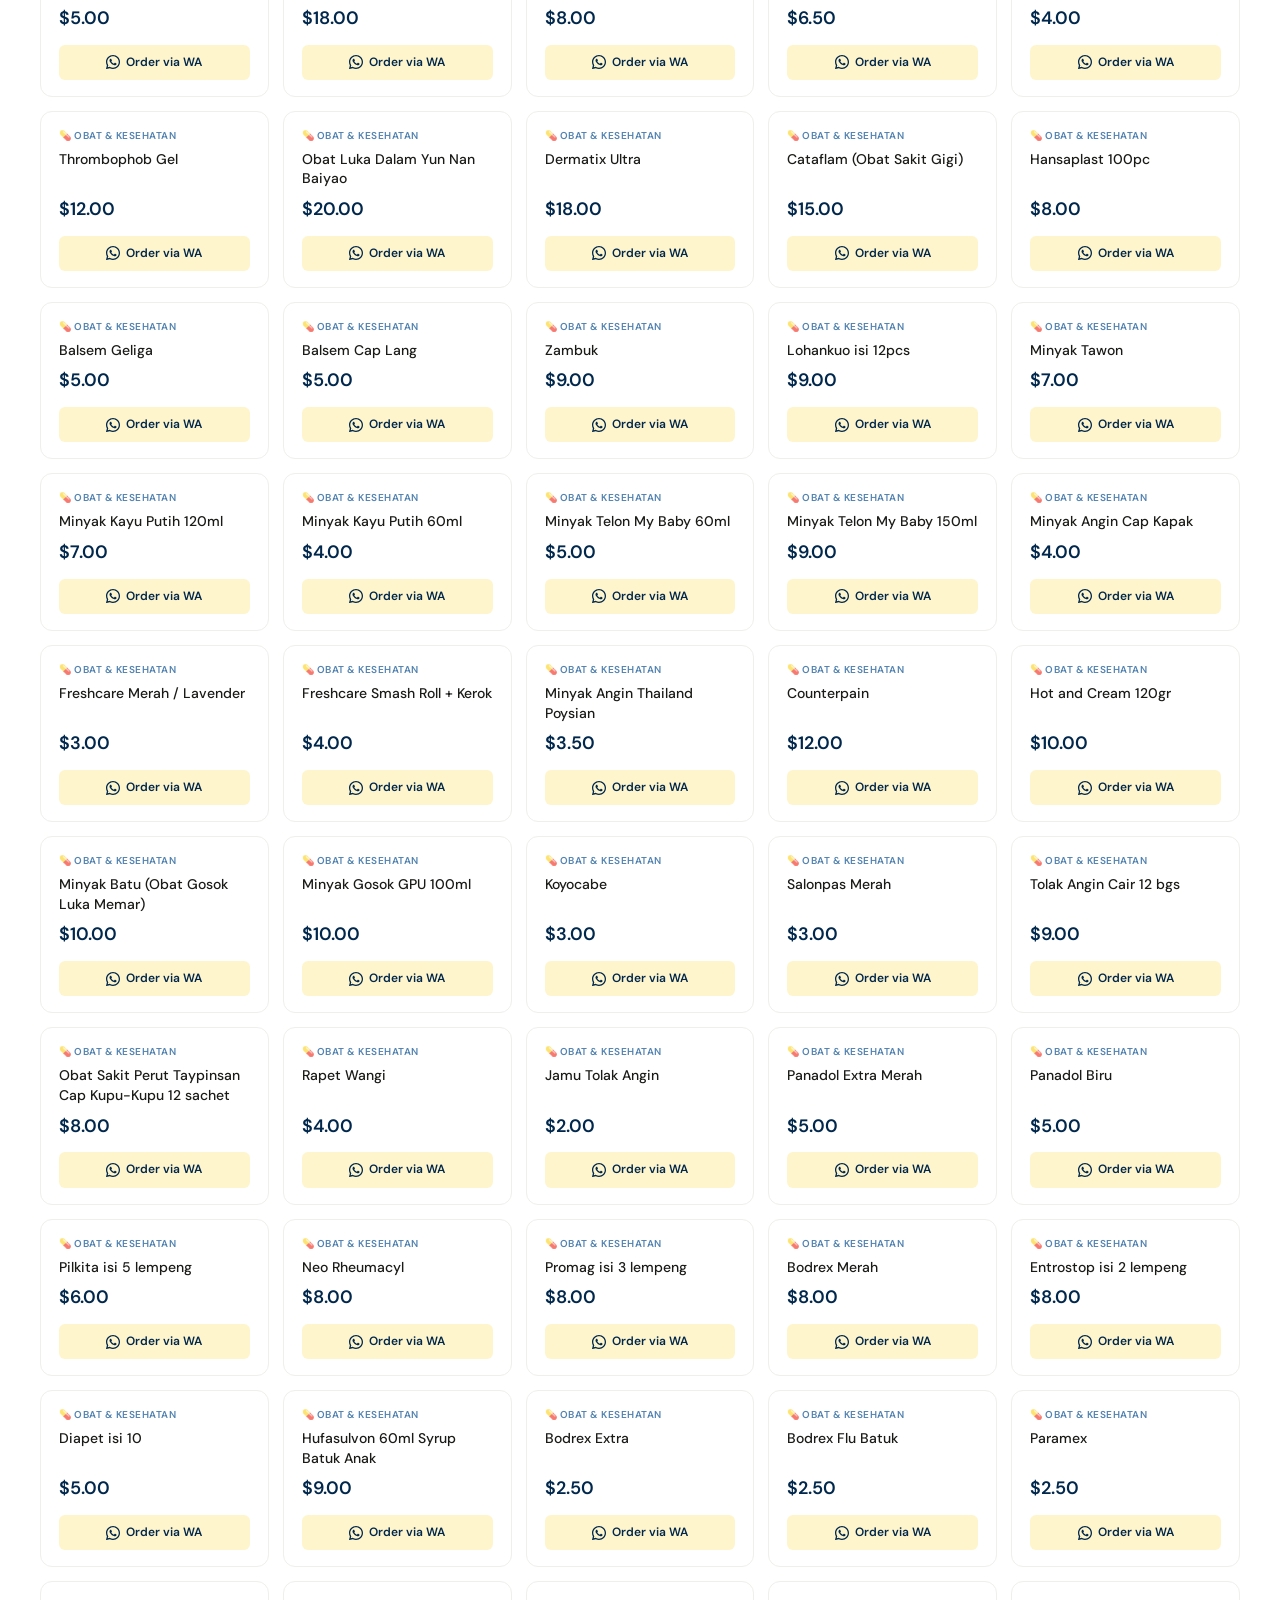
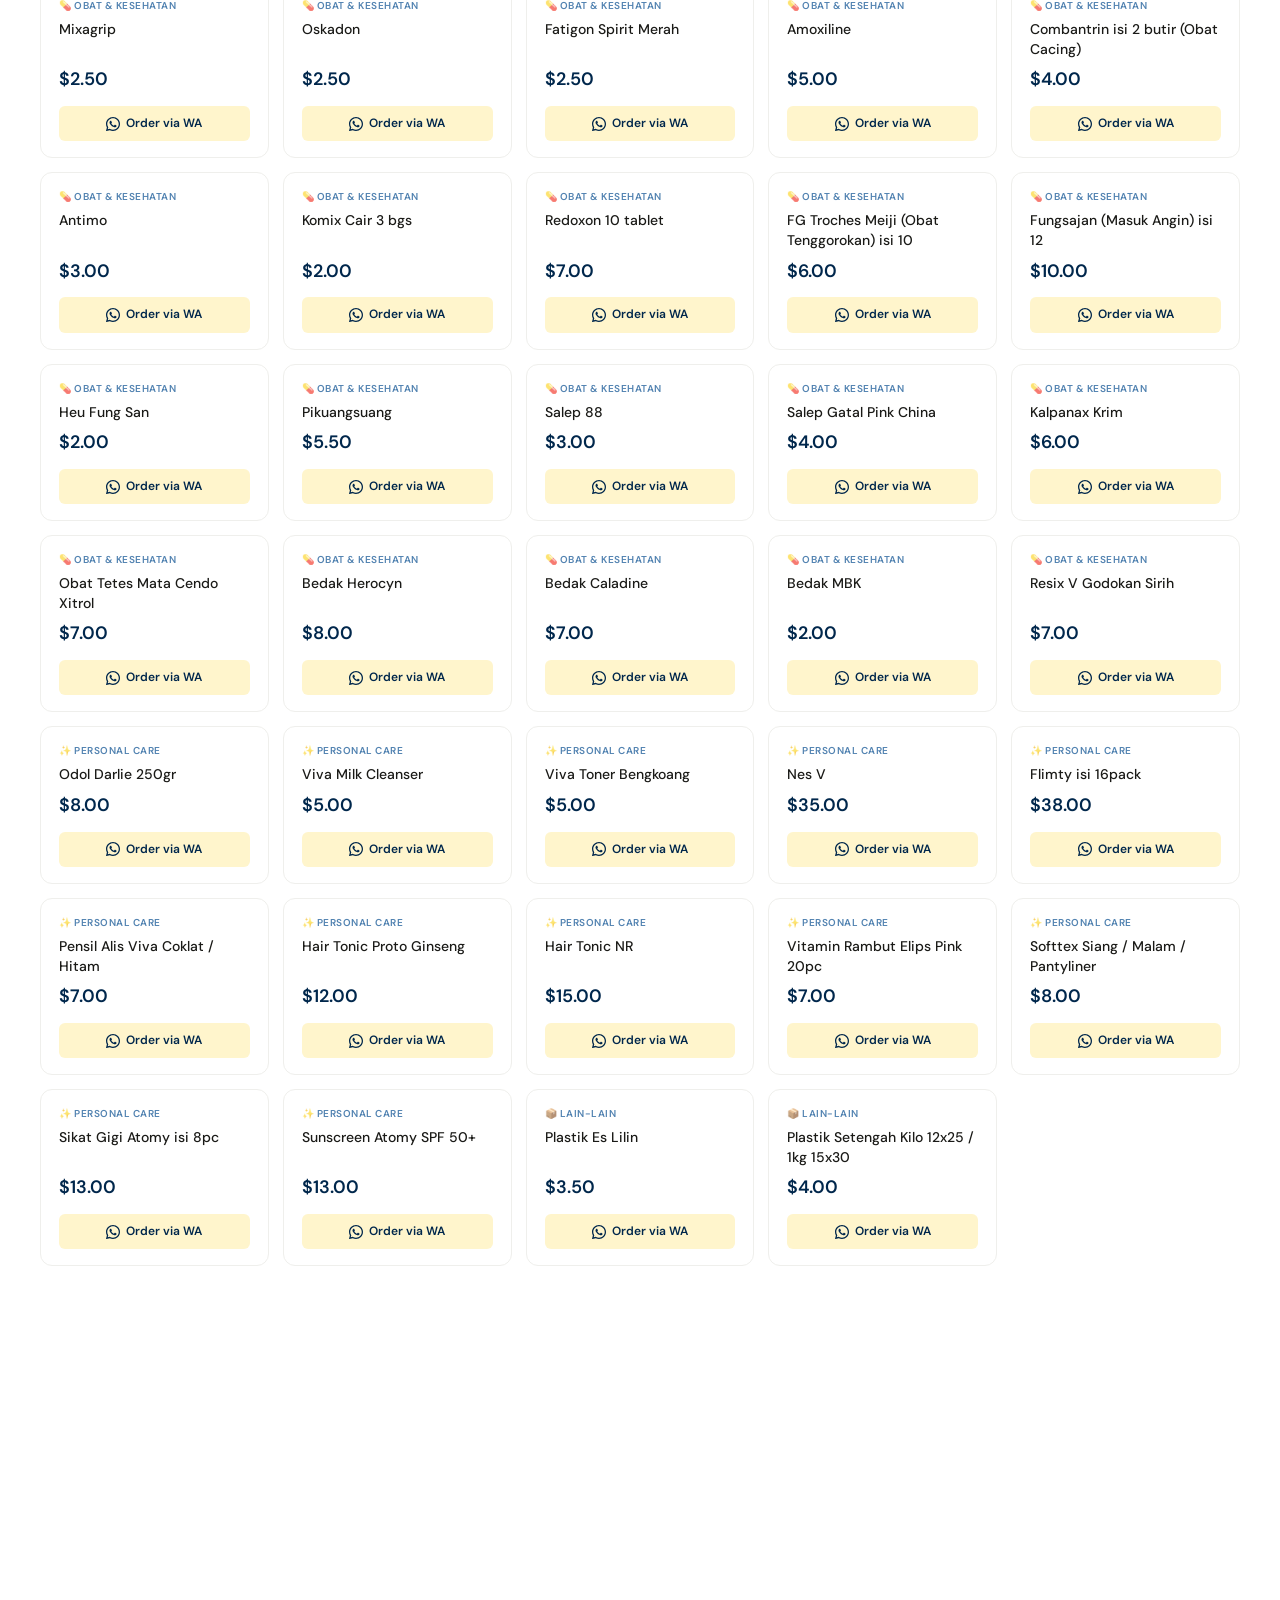
==== commit dbd5951a: "add og-image facebook" ====
--- a/index.html
+++ b/index.html
@@ -28,19 +28,19 @@
   <meta property="og:url" content="https://warung-indo-michigan.vercel.app/" />
   <meta property="og:title" content="Warung Indo Michigan 🇮🇩 — Your Favorite Indonesian Groceries in Michigan" />
   <meta property="og:description" content="Find authentic Indonesian foods, seasonings, snacks, beverages, health products, and household essentials delivered to the Indonesian community in Michigan. Order via WhatsApp!" />
-  <meta property="og:image" content="https://warung-indo-michigan.vercel.app/logo-icon-warungindomichigan.png" />
-  <meta property="og:image:secure_url" content="https://warung-indo-michigan.vercel.app/logo-icon-warungindomichigan.png" />
-  <meta property="og:image:type" content="image/png" />
-  <meta property="og:image:width" content="512" />
-  <meta property="og:image:height" content="512" />
-  <meta property="og:image:alt" content="Logo Warung Indo Michigan" />
+  <meta property="og:image" content="https://warung-indo-michigan.vercel.app/og-image-warungindomichigan.jpg" />
+  <meta property="og:image:secure_url" content="https://warung-indo-michigan.vercel.app/og-image-warungindomichigan.jpg" />
+  <meta property="og:image:type" content="image/jpeg" />
+  <meta property="og:image:width" content="1200" />
+  <meta property="og:image:height" content="630" />
+  <meta property="og:image:alt" content="Warung Indo Michigan — Indonesian Grocery Store" />
 
   <!-- ═══ TWITTER / X CARD ═══ -->
   <meta name="twitter:card" content="summary_large_image" />
   <meta name="twitter:title" content="Warung Indo Michigan 🇮🇩 — Indonesian Groceries in Michigan" />
   <meta name="twitter:description" content="Authentic Indonesian foods, seasonings, snacks & more — delivered to the Indonesian community in Michigan. Order via WhatsApp!" />
-  <meta name="twitter:image" content="https://warung-indo-michigan.vercel.app/logo-icon-warungindomichigan.png" />
-  <meta name="twitter:image:alt" content="Logo Warung Indo Michigan" />
+  <meta name="twitter:image" content="https://warung-indo-michigan.vercel.app/og-image-warungindomichigan.jpg" />
+  <meta name="twitter:image:alt" content="Warung Indo Michigan — Indonesian Grocery Store" />
 
   <!-- ═══ STRUCTURED DATA (SEO — Google) ═══ -->
   <script type="application/ld+json">
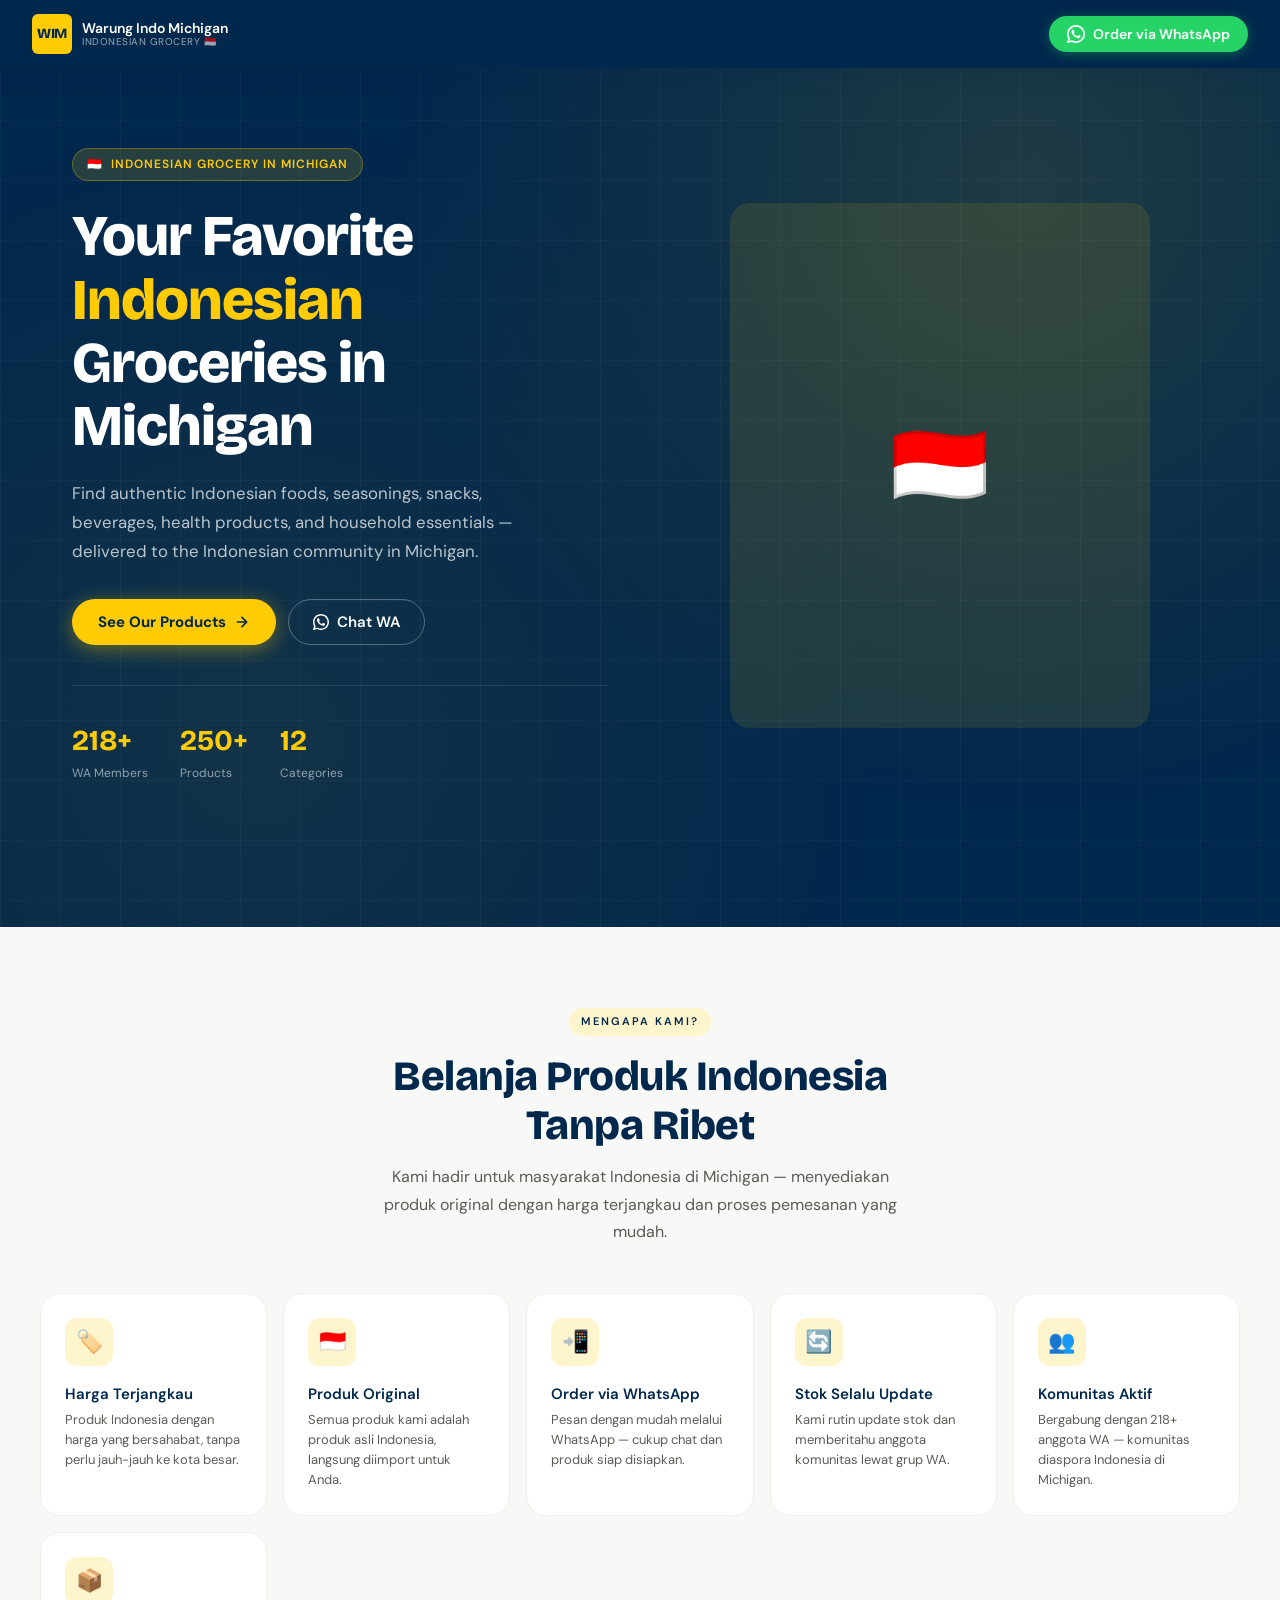
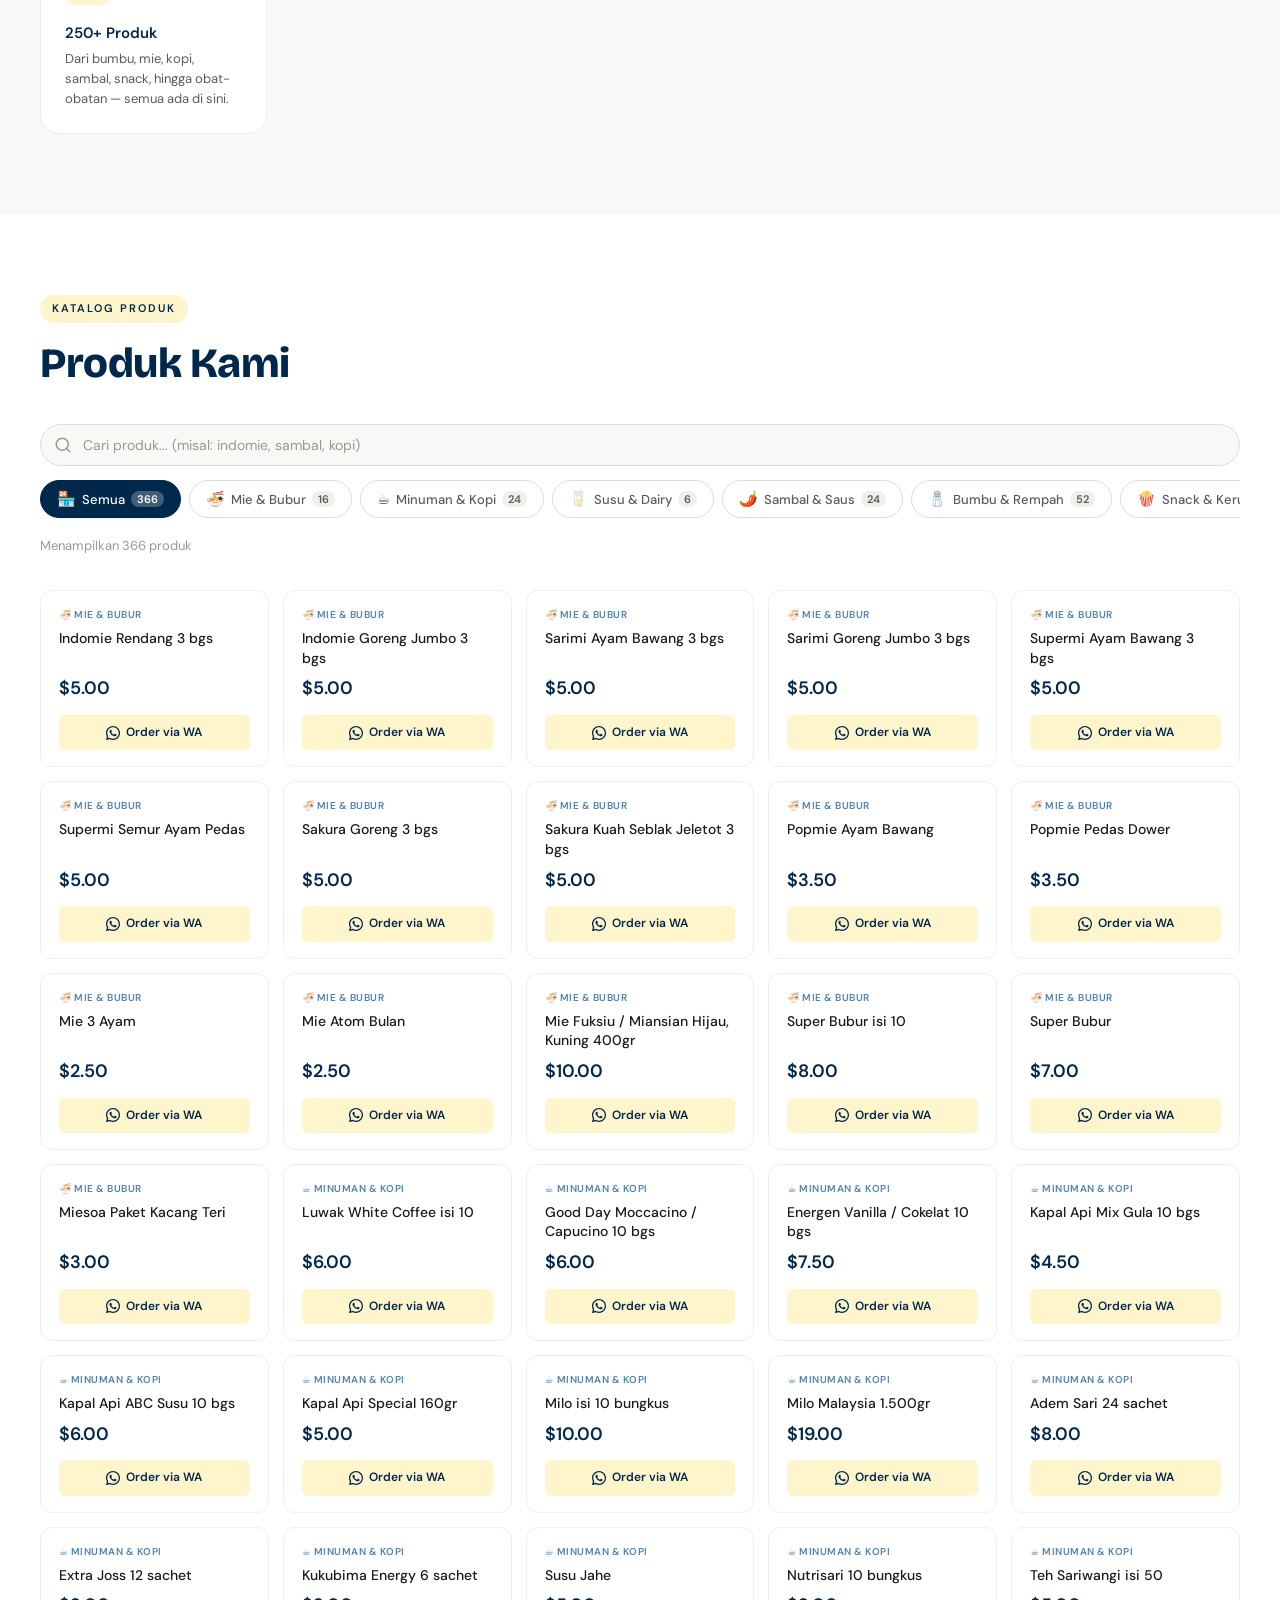
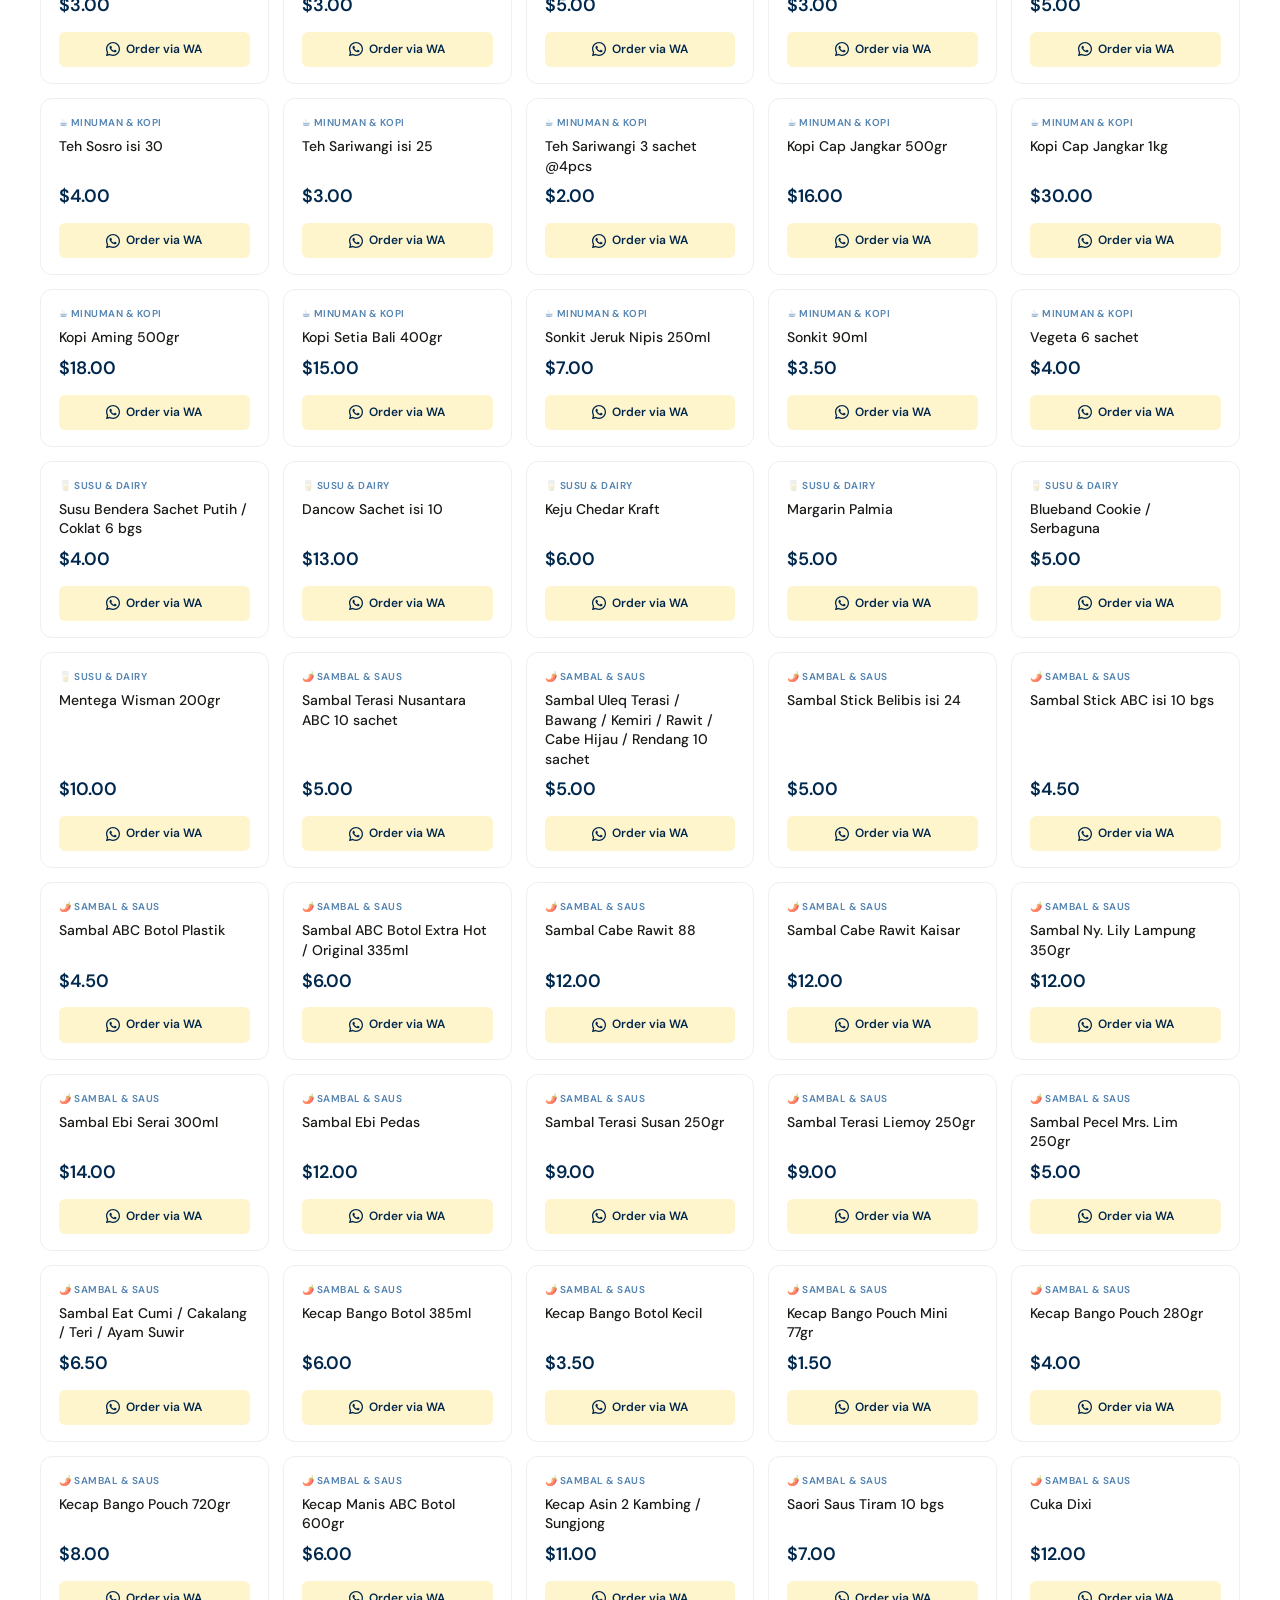
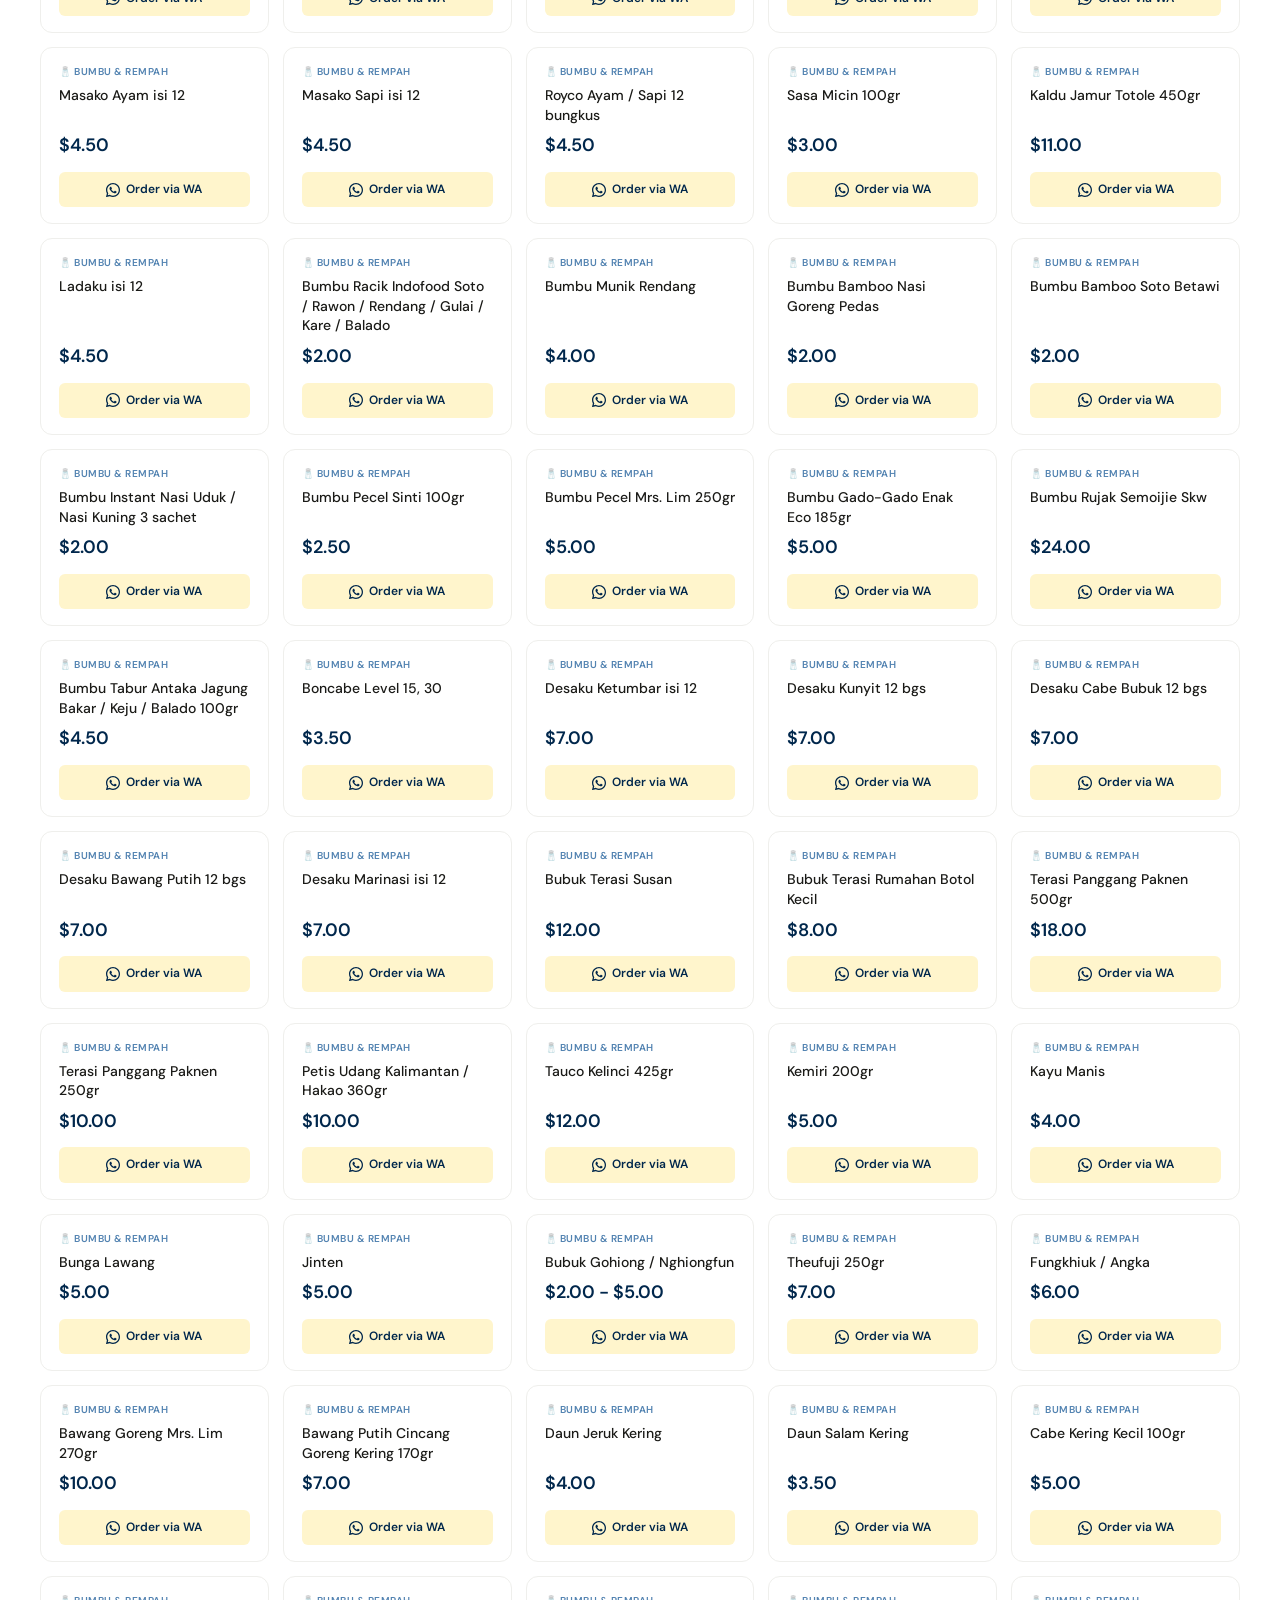
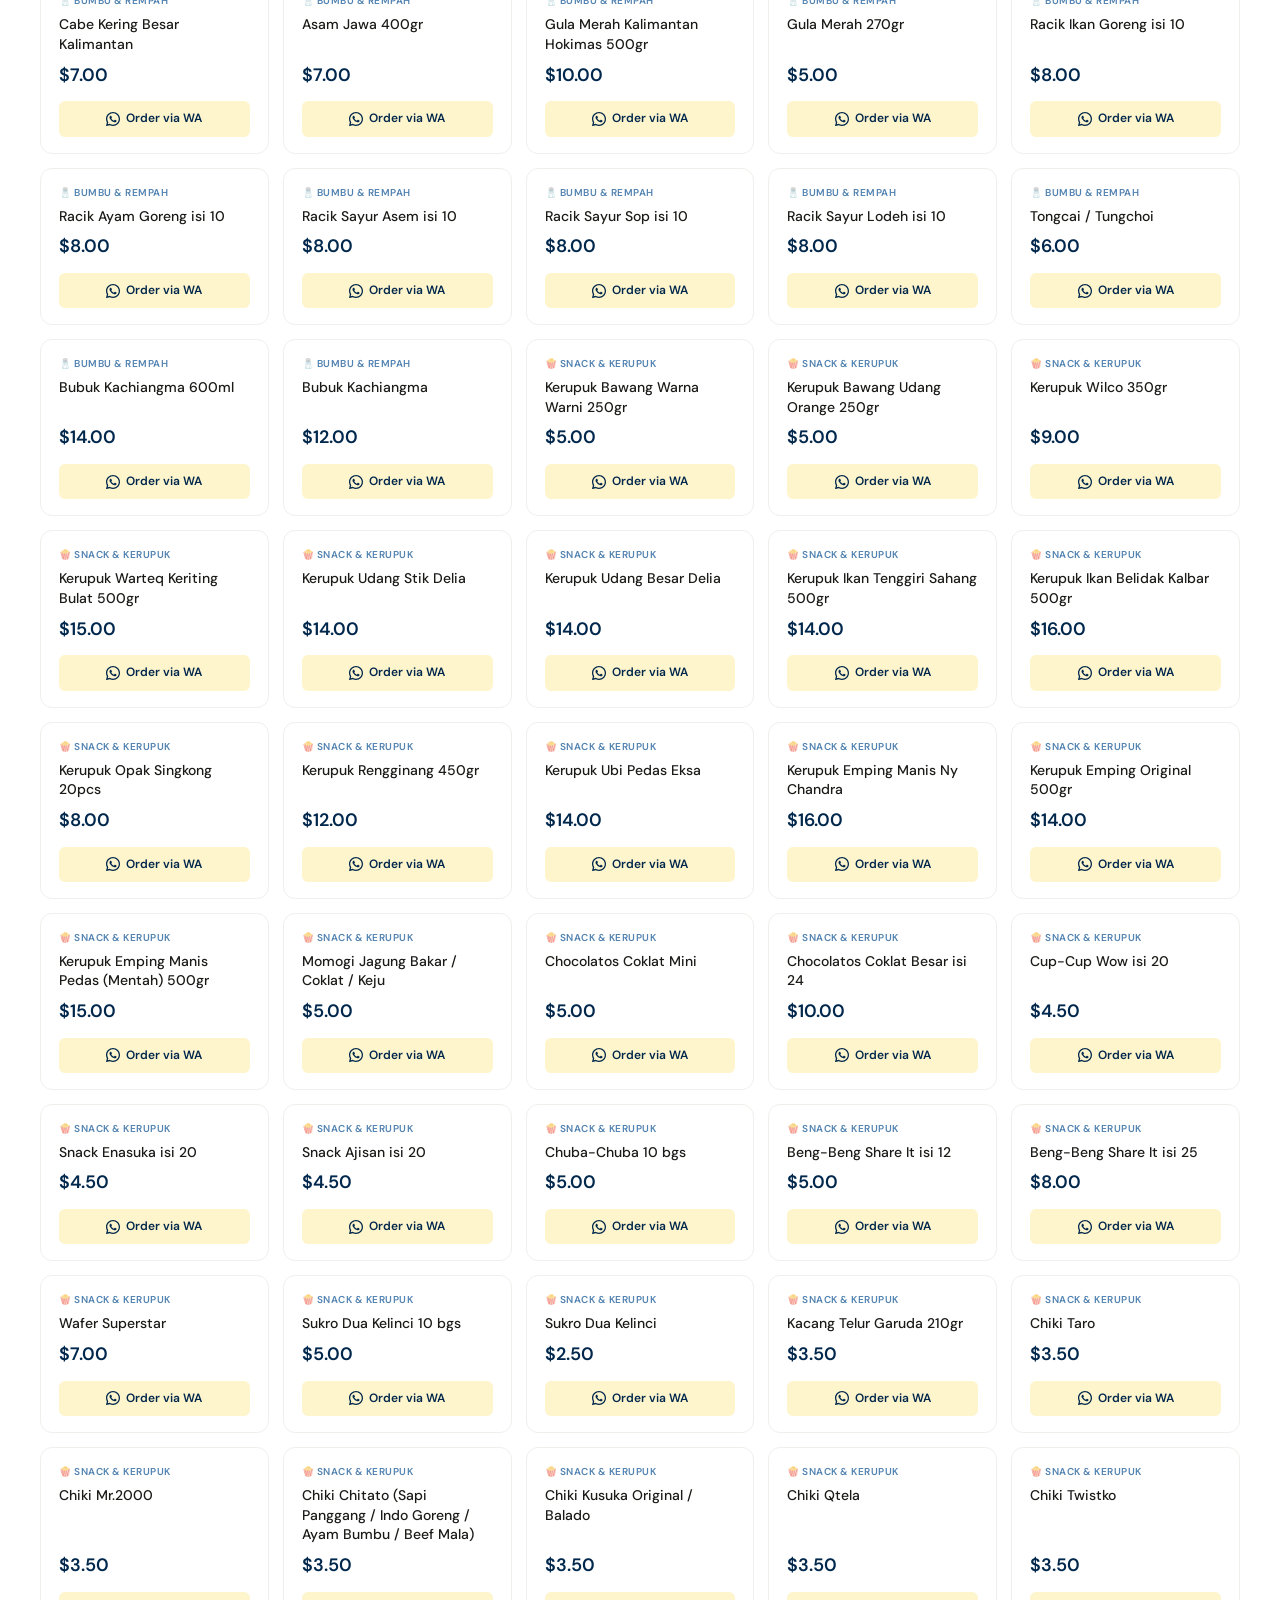
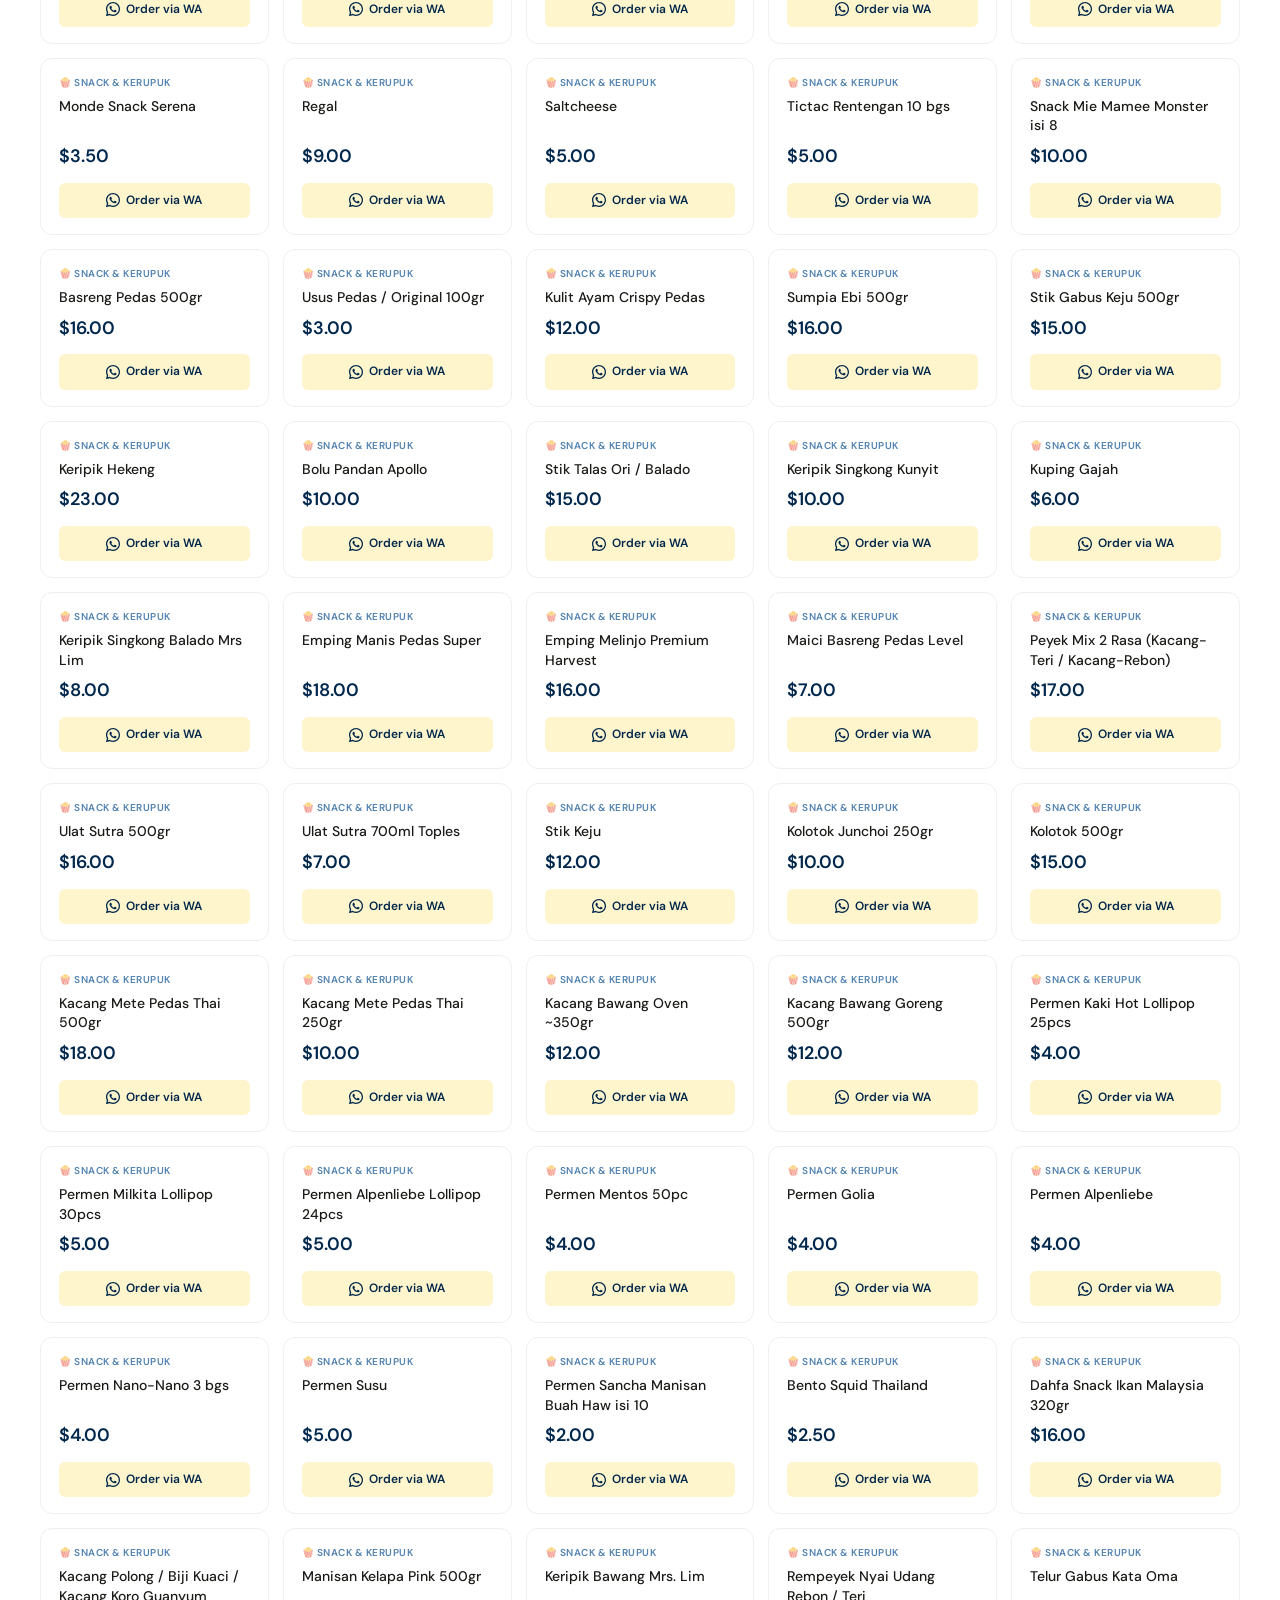
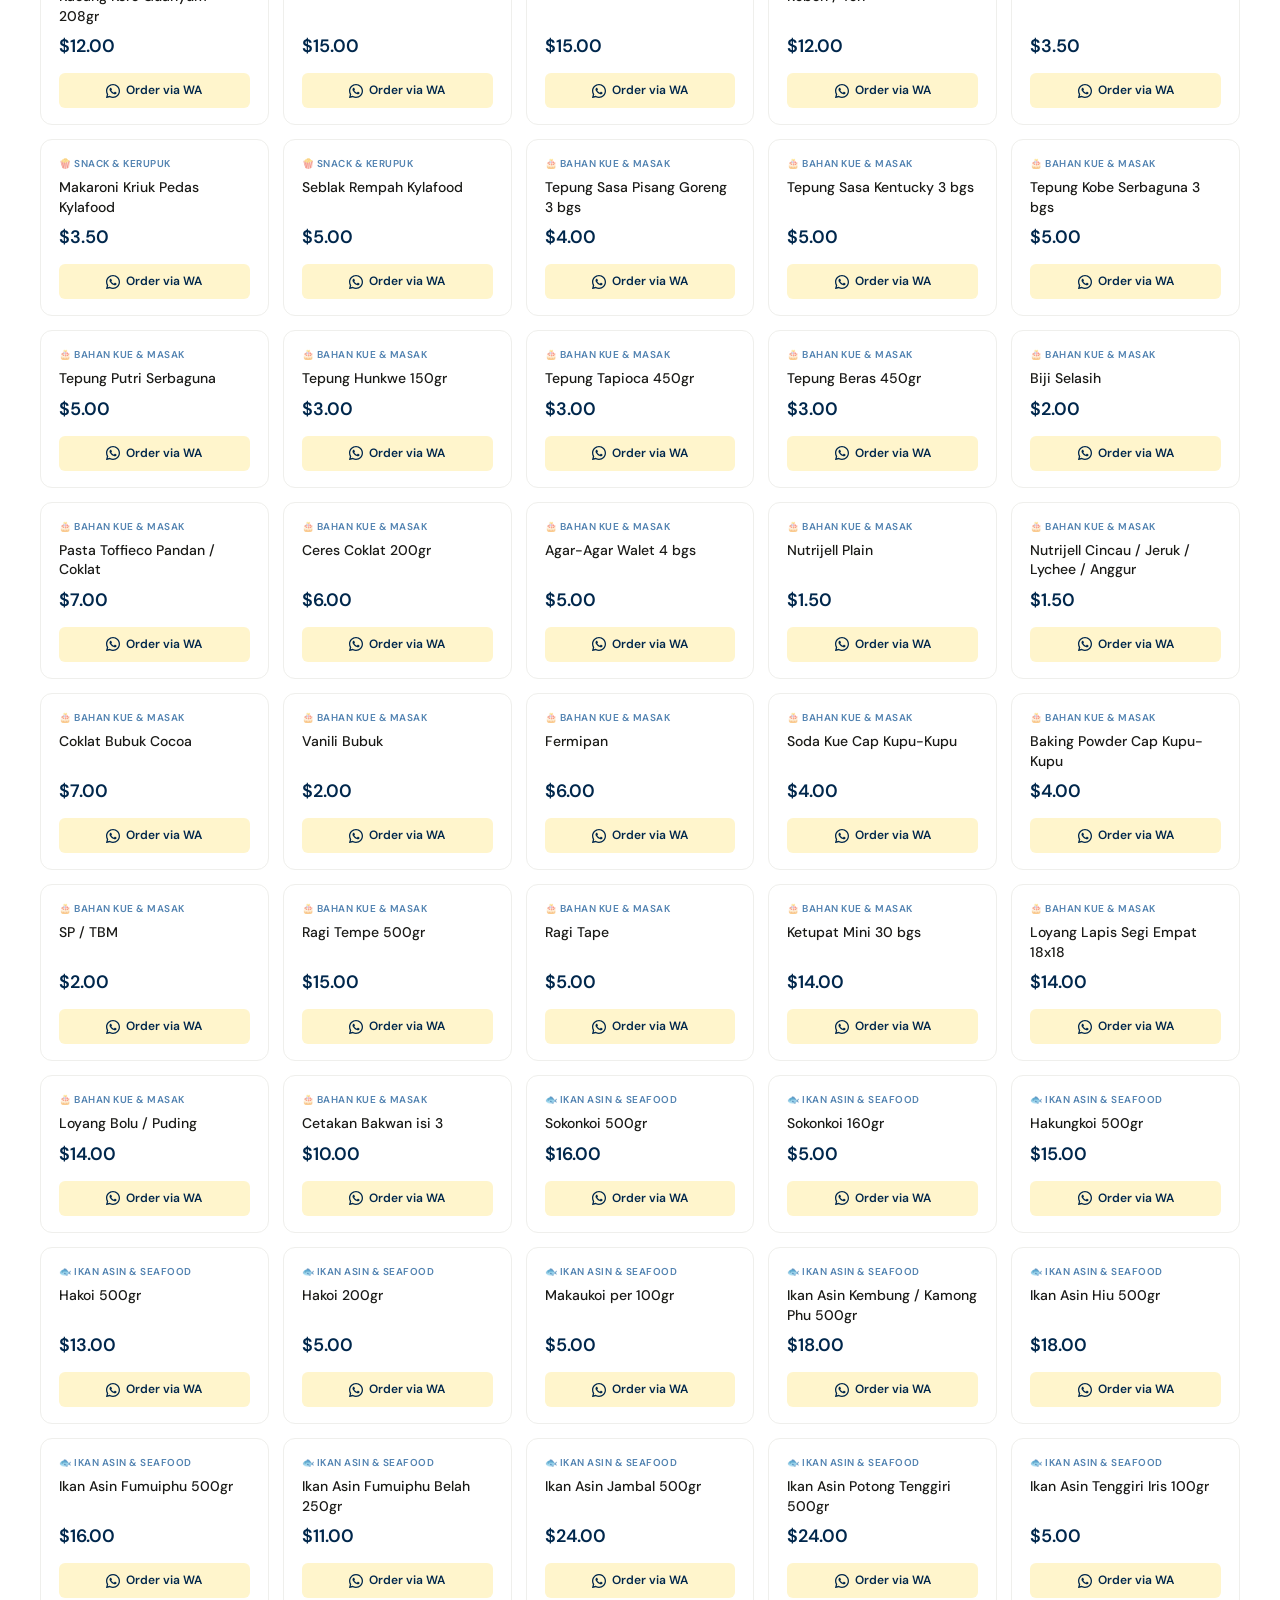
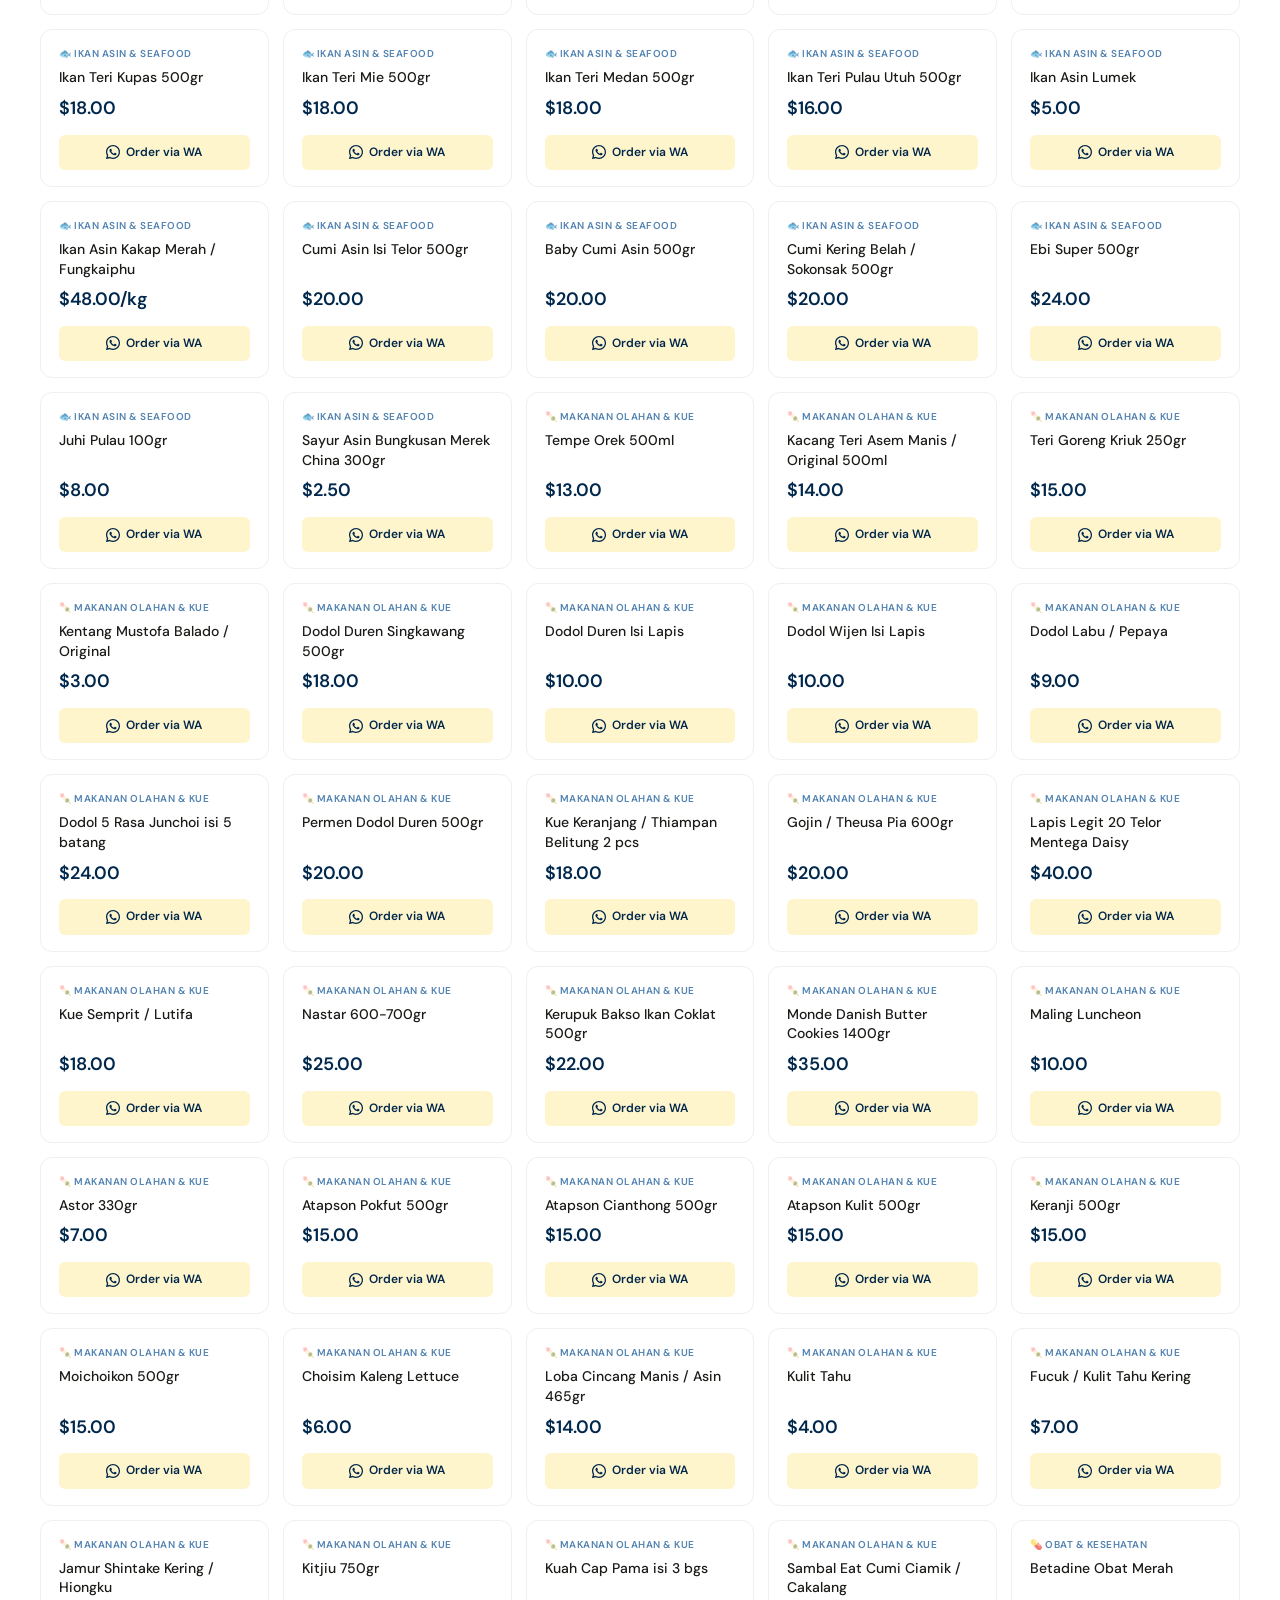
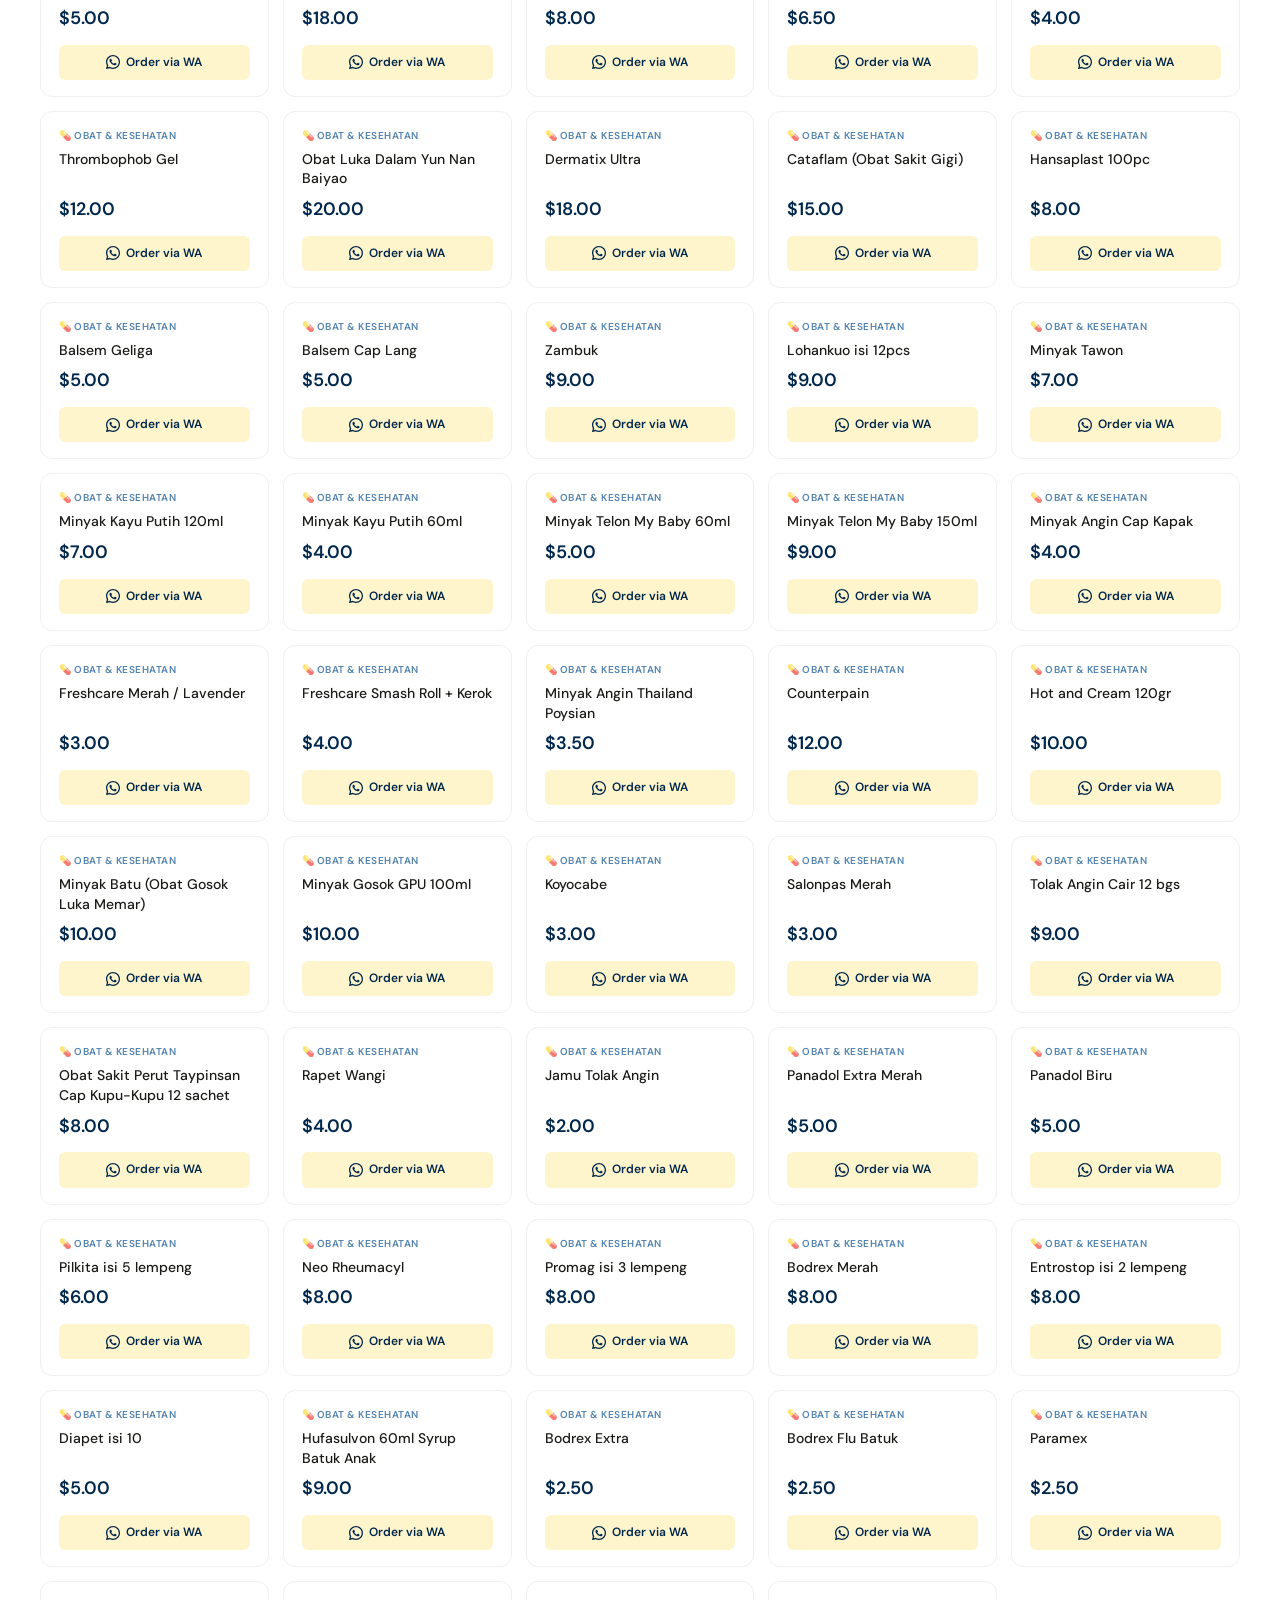
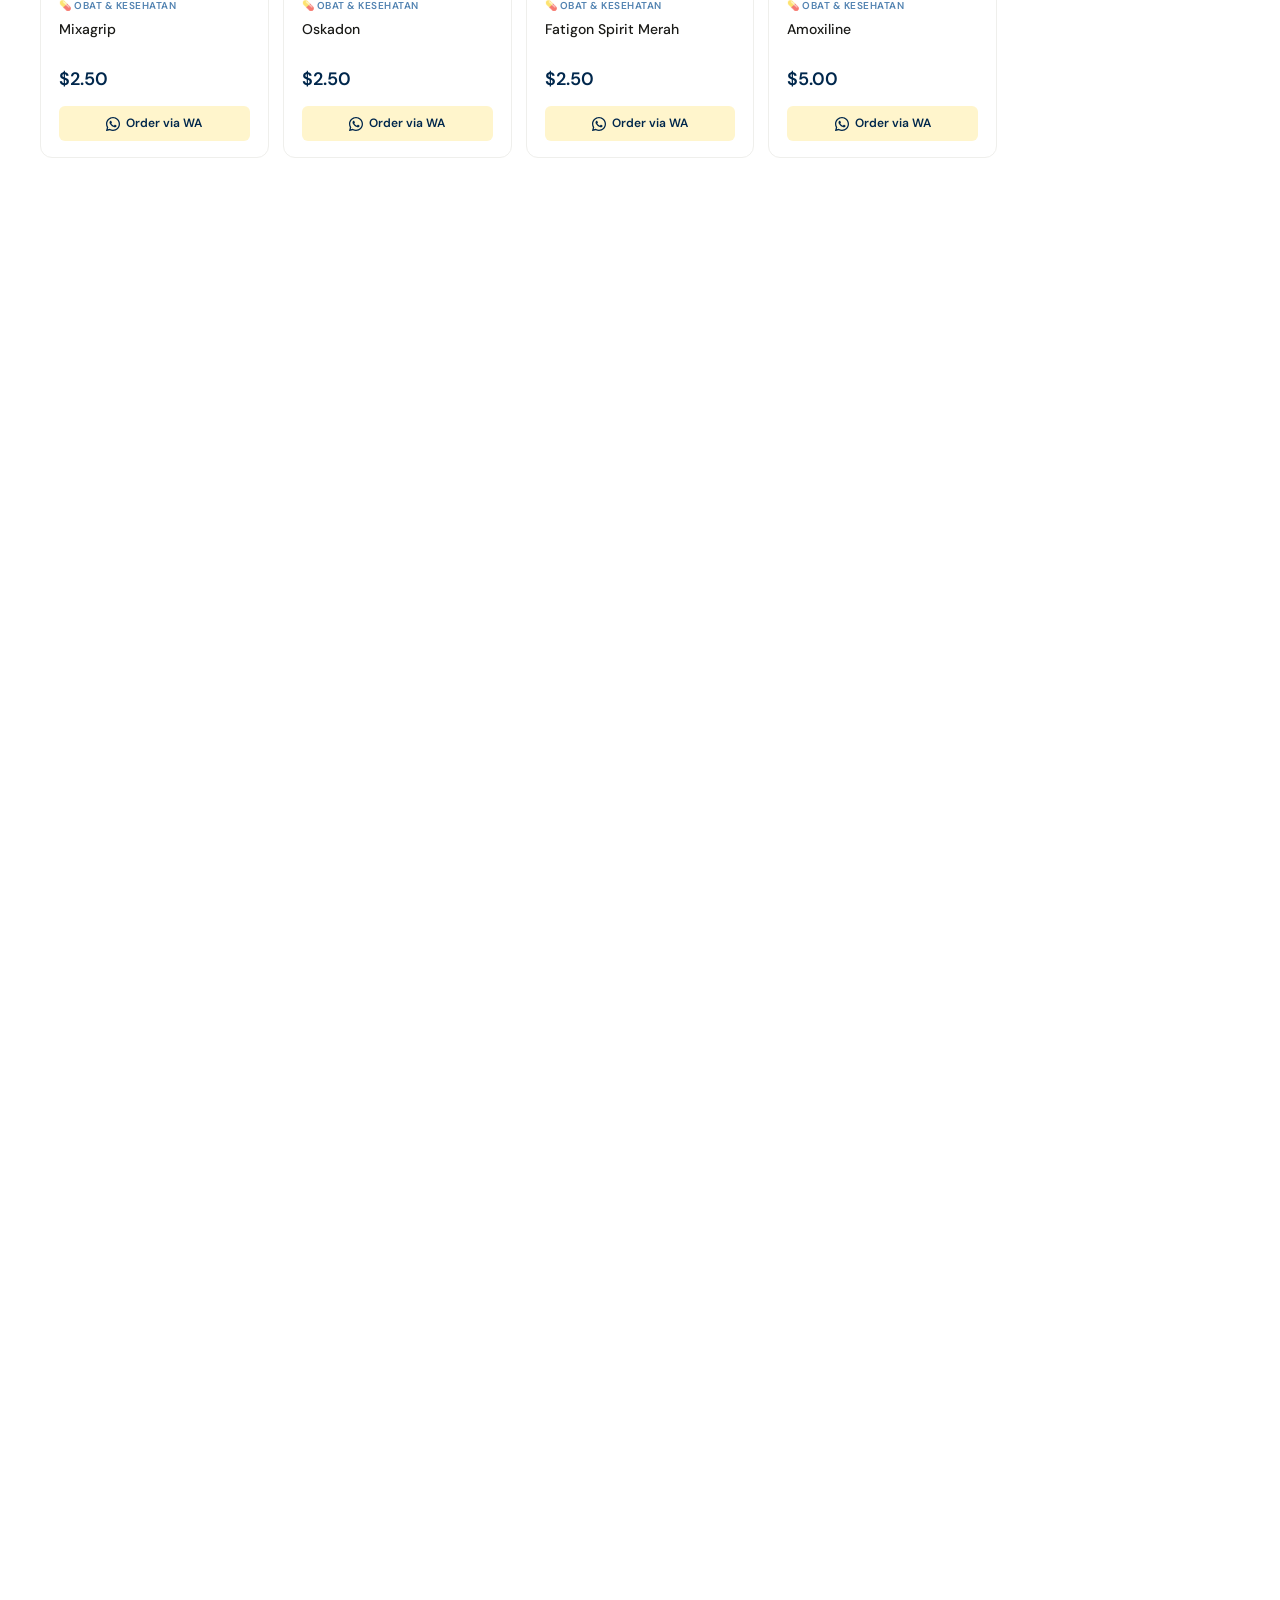
==== commit bc0c428b: "replace https://warung-indo-michigan.vercel.app to https://warungindomichigan.vercel.app" ====
--- a/index.html
+++ b/index.html
@@ -1,19 +1,22 @@
 <!DOCTYPE html>
 <html lang="id">
+
 <head>
   <meta charset="UTF-8" />
   <meta name="viewport" content="width=device-width, initial-scale=1.0" />
 
   <!-- ═══ PRIMARY META ═══ -->
   <title>Warung Indo Michigan 🇮🇩 — Indonesian Grocery Store</title>
-  <meta name="description" content="Warung Indo Michigan — Toko Bahan Makanan Indonesia di Michigan. Bumbu masak, mie instan, sambal, kecap, kopi, snack, kerupuk, ikan asin, dan produk kesehatan khas Indonesia. Order mudah via WhatsApp." />
-  <meta name="keywords" content="Indonesian grocery Michigan, toko indonesia michigan, bumbu masak indonesia, mie instan indomie, sambal terasi, kecap bango, kopi indonesia, snack indonesia, warung indonesia, asian grocery michigan" />
+  <meta name="description"
+    content="Warung Indo Michigan — Toko Bahan Makanan Indonesia di Michigan. Bumbu masak, mie instan, sambal, kecap, kopi, snack, kerupuk, ikan asin, dan produk kesehatan khas Indonesia. Order mudah via WhatsApp." />
+  <meta name="keywords"
+    content="Indonesian grocery Michigan, toko indonesia michigan, bumbu masak indonesia, mie instan indomie, sambal terasi, kecap bango, kopi indonesia, snack indonesia, warung indonesia, asian grocery michigan" />
   <meta name="author" content="Warung Indo Michigan" />
   <meta name="robots" content="index, follow" />
   <meta name="theme-color" content="#00274C" />
 
   <!-- ═══ CANONICAL (ganti dengan domain Vercel kamu) ═══ -->
-  <link rel="canonical" href="https://warung-indo-michigan.vercel.app/" />
+  <link rel="canonical" href="https://warungindomichigan.vercel.app/" />
 
   <!-- ═══ FAVICON / ICON ═══ -->
   <link rel="icon" type="image/png" href="logo-icon-warungindomichigan.png" />
@@ -25,11 +28,13 @@
   <meta property="og:site_name" content="Warung Indo Michigan" />
   <meta property="og:locale" content="id_ID" />
   <meta property="og:locale:alternate" content="en_US" />
-  <meta property="og:url" content="https://warung-indo-michigan.vercel.app/" />
+  <meta property="og:url" content="https://warungindomichigan.vercel.app/" />
   <meta property="og:title" content="Warung Indo Michigan 🇮🇩 — Your Favorite Indonesian Groceries in Michigan" />
-  <meta property="og:description" content="Find authentic Indonesian foods, seasonings, snacks, beverages, health products, and household essentials delivered to the Indonesian community in Michigan. Order via WhatsApp!" />
-  <meta property="og:image" content="https://warung-indo-michigan.vercel.app/og-image-warungindomichigan.jpg" />
-  <meta property="og:image:secure_url" content="https://warung-indo-michigan.vercel.app/og-image-warungindomichigan.jpg" />
+  <meta property="og:description"
+    content="Find authentic Indonesian foods, seasonings, snacks, beverages, health products, and household essentials delivered to the Indonesian community in Michigan. Order via WhatsApp!" />
+  <meta property="og:image" content="https://warungindomichigan.vercel.app/og-image-warungindomichigan.jpg" />
+  <meta property="og:image:secure_url"
+    content="https://warungindomichigan.vercel.app/og-image-warungindomichigan.jpg" />
   <meta property="og:image:type" content="image/jpeg" />
   <meta property="og:image:width" content="1200" />
   <meta property="og:image:height" content="630" />
@@ -38,8 +43,9 @@
   <!-- ═══ TWITTER / X CARD ═══ -->
   <meta name="twitter:card" content="summary_large_image" />
   <meta name="twitter:title" content="Warung Indo Michigan 🇮🇩 — Indonesian Groceries in Michigan" />
-  <meta name="twitter:description" content="Authentic Indonesian foods, seasonings, snacks & more — delivered to the Indonesian community in Michigan. Order via WhatsApp!" />
-  <meta name="twitter:image" content="https://warung-indo-michigan.vercel.app/og-image-warungindomichigan.jpg" />
+  <meta name="twitter:description"
+    content="Authentic Indonesian foods, seasonings, snacks & more — delivered to the Indonesian community in Michigan. Order via WhatsApp!" />
+  <meta name="twitter:image" content="https://warungindomichigan.vercel.app/og-image-warungindomichigan.jpg" />
   <meta name="twitter:image:alt" content="Warung Indo Michigan — Indonesian Grocery Store" />
 
   <!-- ═══ STRUCTURED DATA (SEO — Google) ═══ -->
@@ -49,8 +55,8 @@
     "@type": "GroceryStore",
     "name": "Warung Indo Michigan",
     "description": "Toko Bahan Makanan Indonesia di Michigan — bumbu masak, mie instan, sambal, kopi, snack, dan produk kesehatan khas Indonesia.",
-    "image": "https://warung-indo-michigan.vercel.app/logo-icon-warungindomichigan.png",
-    "url": "https://warung-indo-michigan.vercel.app/",
+    "image": "https://warungindomichigan.vercel.app/logo-icon-warungindomichigan.png",
+    "url": "https://warungindomichigan.vercel.app/",
     "address": {
       "@type": "PostalAddress",
       "addressRegion": "MI",
@@ -67,331 +73,344 @@
   <!-- Google Fonts -->
   <link rel="preconnect" href="https://fonts.googleapis.com" />
   <link rel="preconnect" href="https://fonts.gstatic.com" crossorigin />
-  <link href="https://fonts.googleapis.com/css2?family=Bricolage+Grotesque:opsz,wght@12..96,400;12..96,500;12..96,600;12..96,700;12..96,800&family=DM+Sans:wght@300;400;500;600&display=swap" rel="stylesheet" />
+  <link
+    href="https://fonts.googleapis.com/css2?family=Bricolage+Grotesque:opsz,wght@12..96,400;12..96,500;12..96,600;12..96,700;12..96,800&family=DM+Sans:wght@300;400;500;600&display=swap"
+    rel="stylesheet" />
 
   <!-- Main Stylesheet -->
   <link rel="stylesheet" href="style.css" />
 </head>
+
 <body>
 
-<!-- ══════════════════════════════════════════
+  <!-- ══════════════════════════════════════════
      NAVBAR
 ══════════════════════════════════════════ -->
-<nav id="navbar" role="navigation" aria-label="Main navigation">
-  <a class="nav-logo" href="#" aria-label="Warung Indo Michigan — Home">
-    <!-- Logo Badge -->
-    <div class="logo-badge" aria-hidden="true">WIM</div>
-    <div class="logo-text">
-      <span class="brand">Warung Indo Michigan</span>
-      <span class="sub">Indonesian Grocery 🇮🇩</span>
+  <nav id="navbar" role="navigation" aria-label="Main navigation">
+    <a class="nav-logo" href="#" aria-label="Warung Indo Michigan — Home">
+      <!-- Logo Badge -->
+      <div class="logo-badge" aria-hidden="true">WIM</div>
+      <div class="logo-text">
+        <span class="brand">Warung Indo Michigan</span>
+        <span class="sub">Indonesian Grocery 🇮🇩</span>
+      </div>
+    </a>
+
+    <button class="nav-wa-btn" onclick="openWAOrder()" aria-label="Order via WhatsApp">
+      <!-- WhatsApp icon -->
+      <svg viewBox="0 0 24 24" fill="currentColor" aria-hidden="true">
+        <path
+          d="M17.472 14.382c-.297-.149-1.758-.867-2.03-.967-.273-.099-.471-.148-.67.15-.197.297-.767.966-.94 1.164-.173.199-.347.223-.644.075-.297-.15-1.255-.463-2.39-1.475-.883-.788-1.48-1.761-1.653-2.059-.173-.297-.018-.458.13-.606.134-.133.298-.347.446-.52.149-.174.198-.298.298-.497.099-.198.05-.371-.025-.52-.075-.149-.669-1.612-.916-2.207-.242-.579-.487-.5-.669-.51-.173-.008-.371-.01-.57-.01-.198 0-.52.074-.792.372-.272.297-1.04 1.016-1.04 2.479 0 1.462 1.065 2.875 1.213 3.074.149.198 2.096 3.2 5.077 4.487.709.306 1.262.489 1.694.625.712.227 1.36.195 1.871.118.571-.085 1.758-.719 2.006-1.413.248-.694.248-1.289.173-1.413-.074-.124-.272-.198-.57-.347z" />
+        <path
+          d="M12 0C5.373 0 0 5.373 0 12c0 2.123.55 4.116 1.516 5.849L.057 23.454a.5.5 0 0 0 .617.619l5.7-1.496A11.95 11.95 0 0 0 12 24c6.627 0 12-5.373 12-12S18.627 0 12 0zm0 21.818a9.806 9.806 0 0 1-4.99-1.365l-.357-.213-3.706.973.988-3.618-.233-.372A9.784 9.784 0 0 1 2.182 12C2.182 6.57 6.57 2.182 12 2.182c5.43 0 9.818 4.388 9.818 9.818 0 5.43-4.388 9.818-9.818 9.818z" />
+      </svg>
+      Order via WhatsApp
+    </button>
+  </nav>
+
+  <!-- ══════════════════════════════════════════
+     HERO
+══════════════════════════════════════════ -->
+  <section id="hero" aria-label="Hero">
+    <div class="hero-bg-pattern" aria-hidden="true"></div>
+    <div class="hero-grid-lines" aria-hidden="true"></div>
+
+    <div class="hero-content">
+      <!-- Left: text -->
+      <div class="hero-text">
+        <div class="hero-badge">
+          🇮🇩 &nbsp;Indonesian Grocery in Michigan
+        </div>
+
+        <h1 class="hero-title">
+          Your Favorite<br>
+          <span>Indonesian</span><br>
+          Groceries in Michigan
+        </h1>
+
+        <p class="hero-desc">
+          Find authentic Indonesian foods, seasonings, snacks, beverages, health products, and household essentials —
+          delivered to the Indonesian community in Michigan.
+        </p>
+
+        <div class="hero-cta-group">
+          <button class="btn-primary" id="hero-cta">
+            See Our Products
+            <svg width="16" height="16" viewBox="0 0 24 24" fill="none" stroke="currentColor" stroke-width="2.5"
+              stroke-linecap="round" stroke-linejoin="round" aria-hidden="true">
+              <path d="M5 12h14M12 5l7 7-7 7" />
+            </svg>
+          </button>
+          <button class="btn-outline" onclick="openWAOrder()">
+            <svg width="16" height="16" viewBox="0 0 24 24" fill="currentColor" aria-hidden="true">
+              <path
+                d="M17.472 14.382c-.297-.149-1.758-.867-2.03-.967-.273-.099-.471-.148-.67.15-.197.297-.767.966-.94 1.164-.173.199-.347.223-.644.075-.297-.15-1.255-.463-2.39-1.475-.883-.788-1.48-1.761-1.653-2.059-.173-.297-.018-.458.13-.606.134-.133.298-.347.446-.52.149-.174.198-.298.298-.497.099-.198.05-.371-.025-.52-.075-.149-.669-1.612-.916-2.207-.242-.579-.487-.5-.669-.51-.173-.008-.371-.01-.57-.01-.198 0-.52.074-.792.372-.272.297-1.04 1.016-1.04 2.479 0 1.462 1.065 2.875 1.213 3.074.149.198 2.096 3.2 5.077 4.487.709.306 1.262.489 1.694.625.712.227 1.36.195 1.871.118.571-.085 1.758-.719 2.006-1.413.248-.694.248-1.289.173-1.413-.074-.124-.272-.198-.57-.347z" />
+              <path
+                d="M12 0C5.373 0 0 5.373 0 12c0 2.123.55 4.116 1.516 5.849L.057 23.454a.5.5 0 0 0 .617.619l5.7-1.496A11.95 11.95 0 0 0 12 24c6.627 0 12-5.373 12-12S18.627 0 12 0zm0 21.818a9.806 9.806 0 0 1-4.99-1.365l-.357-.213-3.706.973.988-3.618-.233-.372A9.784 9.784 0 0 1 2.182 12C2.182 6.57 6.57 2.182 12 2.182c5.43 0 9.818 4.388 9.818 9.818 0 5.43-4.388 9.818-9.818 9.818z" />
+            </svg>
+            Chat WA
+          </button>
+        </div>
+
+        <div class="hero-stats">
+          <div class="stat-item">
+            <span class="stat-num">218+</span>
+            <span class="stat-label">WA Members</span>
+          </div>
+          <div class="stat-item">
+            <span class="stat-num">250+</span>
+            <span class="stat-label">Products</span>
+          </div>
+          <div class="stat-item">
+            <span class="stat-num">12</span>
+            <span class="stat-label">Categories</span>
+          </div>
+        </div>
+      </div>
+
+      <!-- Right: visual -->
+      <div class="hero-visual" aria-hidden="true">
+        <div class="hero-img-wrap">
+          <!-- Using an illustration placeholder — replace src with real photo -->
+          <img src="https://images.unsplash.com/photo-1609501676725-7186f017a4b7?w=600&q=80&fit=crop"
+            alt="Indonesian grocery products" loading="eager"
+            onerror="this.parentElement.innerHTML='<div style=\'width:100%;aspect-ratio:4/5;background:rgba(255,203,5,0.1);border-radius:20px;display:flex;align-items:center;justify-content:center;font-size:5rem\'>🇮🇩</div>'" />
+
+          <!-- Floating cards -->
+          <div class="hero-floating-card card-1">
+            <div class="card-icon">📦</div>
+            <div class="card-text">
+              <strong>250+ Products</strong>
+              <span>always in stock</span>
+            </div>
+          </div>
+          <div class="hero-floating-card card-2">
+            <div class="card-icon">✅</div>
+            <div class="card-text">
+              <strong>Original Import</strong>
+              <span>from Indonesia</span>
+            </div>
+          </div>
+        </div>
+      </div>
     </div>
-  </a>
-
-  <button class="nav-wa-btn" onclick="openWAOrder()" aria-label="Order via WhatsApp">
-    <!-- WhatsApp icon -->
-    <svg viewBox="0 0 24 24" fill="currentColor" aria-hidden="true">
-      <path d="M17.472 14.382c-.297-.149-1.758-.867-2.03-.967-.273-.099-.471-.148-.67.15-.197.297-.767.966-.94 1.164-.173.199-.347.223-.644.075-.297-.15-1.255-.463-2.39-1.475-.883-.788-1.48-1.761-1.653-2.059-.173-.297-.018-.458.13-.606.134-.133.298-.347.446-.52.149-.174.198-.298.298-.497.099-.198.05-.371-.025-.52-.075-.149-.669-1.612-.916-2.207-.242-.579-.487-.5-.669-.51-.173-.008-.371-.01-.57-.01-.198 0-.52.074-.792.372-.272.297-1.04 1.016-1.04 2.479 0 1.462 1.065 2.875 1.213 3.074.149.198 2.096 3.2 5.077 4.487.709.306 1.262.489 1.694.625.712.227 1.36.195 1.871.118.571-.085 1.758-.719 2.006-1.413.248-.694.248-1.289.173-1.413-.074-.124-.272-.198-.57-.347z"/>
-      <path d="M12 0C5.373 0 0 5.373 0 12c0 2.123.55 4.116 1.516 5.849L.057 23.454a.5.5 0 0 0 .617.619l5.7-1.496A11.95 11.95 0 0 0 12 24c6.627 0 12-5.373 12-12S18.627 0 12 0zm0 21.818a9.806 9.806 0 0 1-4.99-1.365l-.357-.213-3.706.973.988-3.618-.233-.372A9.784 9.784 0 0 1 2.182 12C2.182 6.57 6.57 2.182 12 2.182c5.43 0 9.818 4.388 9.818 9.818 0 5.43-4.388 9.818-9.818 9.818z"/>
-    </svg>
-    Order via WhatsApp
+  </section>
+
+  <!-- ══════════════════════════════════════════
+     WHY US
+══════════════════════════════════════════ -->
+  <section id="why-us" aria-label="Why choose us">
+    <div class="section-inner">
+      <div class="fade-up" style="text-align:center; margin-bottom:0;">
+        <span class="section-label">Mengapa Kami?</span>
+        <h2 class="section-title" style="text-align:center;">Belanja Produk Indonesia<br>Tanpa Ribet</h2>
+        <p class="section-desc" style="text-align:center; margin:0 auto;">
+          Kami hadir untuk masyarakat Indonesia di Michigan — menyediakan produk original dengan harga terjangkau dan
+          proses pemesanan yang mudah.
+        </p>
+      </div>
+
+      <div class="features-grid" style="margin-top:3rem;">
+        <div class="feature-card fade-up" style="transition-delay:0.05s">
+          <div class="feature-icon">🏷️</div>
+          <h3>Harga Terjangkau</h3>
+          <p>Produk Indonesia dengan harga yang bersahabat, tanpa perlu jauh-jauh ke kota besar.</p>
+        </div>
+        <div class="feature-card fade-up" style="transition-delay:0.1s">
+          <div class="feature-icon">🇮🇩</div>
+          <h3>Produk Original</h3>
+          <p>Semua produk kami adalah produk asli Indonesia, langsung diimport untuk Anda.</p>
+        </div>
+        <div class="feature-card fade-up" style="transition-delay:0.15s">
+          <div class="feature-icon">📲</div>
+          <h3>Order via WhatsApp</h3>
+          <p>Pesan dengan mudah melalui WhatsApp — cukup chat dan produk siap disiapkan.</p>
+        </div>
+        <div class="feature-card fade-up" style="transition-delay:0.2s">
+          <div class="feature-icon">🔄</div>
+          <h3>Stok Selalu Update</h3>
+          <p>Kami rutin update stok dan memberitahu anggota komunitas lewat grup WA.</p>
+        </div>
+        <div class="feature-card fade-up" style="transition-delay:0.25s">
+          <div class="feature-icon">👥</div>
+          <h3>Komunitas Aktif</h3>
+          <p>Bergabung dengan 218+ anggota WA — komunitas diaspora Indonesia di Michigan.</p>
+        </div>
+        <div class="feature-card fade-up" style="transition-delay:0.3s">
+          <div class="feature-icon">📦</div>
+          <h3>250+ Produk</h3>
+          <p>Dari bumbu, mie, kopi, sambal, snack, hingga obat-obatan — semua ada di sini.</p>
+        </div>
+      </div>
+    </div>
+  </section>
+
+  <!-- ══════════════════════════════════════════
+     PRODUCTS
+══════════════════════════════════════════ -->
+  <section id="products" aria-label="Product catalog">
+    <div class="section-inner">
+
+      <!-- Title (not sticky) -->
+      <div class="products-title fade-up">
+        <span class="section-label">Katalog Produk</span>
+        <h2 class="section-title">Produk Kami</h2>
+      </div>
+
+      <!-- STICKY TOOLBAR: search + category pills + results info -->
+      <div class="products-toolbar" id="products-toolbar">
+        <!-- Search -->
+        <div class="search-wrap" role="search">
+          <svg viewBox="0 0 24 24" fill="none" stroke="currentColor" stroke-width="2" stroke-linecap="round"
+            stroke-linejoin="round" aria-hidden="true">
+            <circle cx="11" cy="11" r="8" />
+            <path d="m21 21-4.35-4.35" />
+          </svg>
+          <input type="search" id="search-input" placeholder="Cari produk... (misal: indomie, sambal, kopi)"
+            aria-label="Cari produk" autocomplete="off" spellcheck="false" />
+        </div>
+
+        <!-- Category pills -->
+        <div class="category-scroll">
+          <div class="category-pills" id="category-pills" role="list" aria-label="Filter kategori">
+            <!-- Built by JS -->
+            <div class="skeleton skeleton-line" style="width:80px;height:36px;border-radius:99px;flex-shrink:0"></div>
+            <div class="skeleton skeleton-line" style="width:120px;height:36px;border-radius:99px;flex-shrink:0"></div>
+            <div class="skeleton skeleton-line" style="width:100px;height:36px;border-radius:99px;flex-shrink:0"></div>
+            <div class="skeleton skeleton-line" style="width:90px;height:36px;border-radius:99px;flex-shrink:0"></div>
+            <div class="skeleton skeleton-line" style="width:110px;height:36px;border-radius:99px;flex-shrink:0"></div>
+          </div>
+        </div>
+
+        <!-- Results info -->
+        <p id="results-info" aria-live="polite"></p>
+      </div>
+
+      <!-- Product grid (scrolls underneath) -->
+      <div id="product-grid" role="list" aria-label="Daftar produk">
+        <!-- Populated by JS -->
+      </div>
+
+    </div>
+  </section>
+
+  <!-- ══════════════════════════════════════════
+     CONTACT / CTA
+══════════════════════════════════════════ -->
+  <section id="contact" aria-label="Contact and community">
+    <div class="section-inner">
+      <div class="contact-inner">
+
+        <!-- Left: contact info -->
+        <div class="contact-text fade-up">
+          <span class="section-label">Hubungi Kami</span>
+          <h2 class="section-title">Siap Membantu<br>Kebutuhan Anda</h2>
+          <p class="section-desc">
+            Punya pertanyaan soal stok, harga, atau pengiriman? Hubungi kami langsung lewat WhatsApp atau follow
+            Facebook kami untuk update terbaru.
+          </p>
+
+          <div class="contact-cards" style="margin-top:2rem;">
+            <!-- WhatsApp -->
+            <a class="contact-card" href="https://wa.me/12693800208" target="_blank" rel="noopener"
+              aria-label="Chat via WhatsApp">
+              <div class="cc-icon cc-wa">
+                <svg width="22" height="22" viewBox="0 0 24 24" fill="#25D366" aria-hidden="true">
+                  <path
+                    d="M17.472 14.382c-.297-.149-1.758-.867-2.03-.967-.273-.099-.471-.148-.67.15-.197.297-.767.966-.94 1.164-.173.199-.347.223-.644.075-.297-.15-1.255-.463-2.39-1.475-.883-.788-1.48-1.761-1.653-2.059-.173-.297-.018-.458.13-.606.134-.133.298-.347.446-.52.149-.174.198-.298.298-.497.099-.198.05-.371-.025-.52-.075-.149-.669-1.612-.916-2.207-.242-.579-.487-.5-.669-.51-.173-.008-.371-.01-.57-.01-.198 0-.52.074-.792.372-.272.297-1.04 1.016-1.04 2.479 0 1.462 1.065 2.875 1.213 3.074.149.198 2.096 3.2 5.077 4.487.709.306 1.262.489 1.694.625.712.227 1.36.195 1.871.118.571-.085 1.758-.719 2.006-1.413.248-.694.248-1.289.173-1.413-.074-.124-.272-.198-.57-.347z" />
+                  <path
+                    d="M12 0C5.373 0 0 5.373 0 12c0 2.123.55 4.116 1.516 5.849L.057 23.454a.5.5 0 0 0 .617.619l5.7-1.496A11.95 11.95 0 0 0 12 24c6.627 0 12-5.373 12-12S18.627 0 12 0zm0 21.818a9.806 9.806 0 0 1-4.99-1.365l-.357-.213-3.706.973.988-3.618-.233-.372A9.784 9.784 0 0 1 2.182 12C2.182 6.57 6.57 2.182 12 2.182c5.43 0 9.818 4.388 9.818 9.818 0 5.43-4.388 9.818-9.818 9.818z" />
+                </svg>
+              </div>
+              <div class="cc-body">
+                <strong>WhatsApp</strong>
+                <span>Order & pertanyaan produk</span>
+              </div>
+              <span class="cc-arrow" aria-hidden="true">›</span>
+            </a>
+
+            <!-- Facebook -->
+            <a class="contact-card" href="https://www.facebook.com/levi.chen.11503/reels/" target="_blank"
+              rel="noopener" aria-label="Kunjungi Facebook kami">
+              <div class="cc-icon cc-fb">
+                <svg width="22" height="22" viewBox="0 0 24 24" fill="#4267B2" aria-hidden="true">
+                  <path
+                    d="M24 12.073c0-6.627-5.373-12-12-12s-12 5.373-12 12c0 5.99 4.388 10.954 10.125 11.854v-8.385H7.078v-3.47h3.047V9.43c0-3.007 1.792-4.669 4.533-4.669 1.312 0 2.686.235 2.686.235v2.953H15.83c-1.491 0-1.956.925-1.956 1.874v2.25h3.328l-.532 3.47h-2.796v8.385C19.612 23.027 24 18.062 24 12.073z" />
+                </svg>
+              </div>
+              <div class="cc-body">
+                <strong>Facebook</strong>
+                <span>Update produk & promo</span>
+              </div>
+              <span class="cc-arrow" aria-hidden="true">›</span>
+            </a>
+          </div>
+        </div>
+
+        <!-- Right: join group CTA -->
+        <div class="contact-cta fade-up" style="transition-delay:0.15s">
+          <div class="cta-flag" aria-hidden="true">🇮🇩</div>
+          <h3>Bergabung dengan<br>Komunitas Kami</h3>
+          <p>
+            Dapatkan update stok terbaru, promo eksklusif, dan info pengiriman langsung di WhatsApp Group Warung Indo
+            Michigan.
+          </p>
+
+          <button class="btn-wa-join" onclick="joinWAGroup()">
+            <svg viewBox="0 0 24 24" fill="currentColor" aria-hidden="true">
+              <path
+                d="M17.472 14.382c-.297-.149-1.758-.867-2.03-.967-.273-.099-.471-.148-.67.15-.197.297-.767.966-.94 1.164-.173.199-.347.223-.644.075-.297-.15-1.255-.463-2.39-1.475-.883-.788-1.48-1.761-1.653-2.059-.173-.297-.018-.458.13-.606.134-.133.298-.347.446-.52.149-.174.198-.298.298-.497.099-.198.05-.371-.025-.52-.075-.149-.669-1.612-.916-2.207-.242-.579-.487-.5-.669-.51-.173-.008-.371-.01-.57-.01-.198 0-.52.074-.792.372-.272.297-1.04 1.016-1.04 2.479 0 1.462 1.065 2.875 1.213 3.074.149.198 2.096 3.2 5.077 4.487.709.306 1.262.489 1.694.625.712.227 1.36.195 1.871.118.571-.085 1.758-.719 2.006-1.413.248-.694.248-1.289.173-1.413-.074-.124-.272-.198-.57-.347z" />
+              <path
+                d="M12 0C5.373 0 0 5.373 0 12c0 2.123.55 4.116 1.516 5.849L.057 23.454a.5.5 0 0 0 .617.619l5.7-1.496A11.95 11.95 0 0 0 12 24c6.627 0 12-5.373 12-12S18.627 0 12 0zm0 21.818a9.806 9.806 0 0 1-4.99-1.365l-.357-.213-3.706.973.988-3.618-.233-.372A9.784 9.784 0 0 1 2.182 12C2.182 6.57 6.57 2.182 12 2.182c5.43 0 9.818 4.388 9.818 9.818 0 5.43-4.388 9.818-9.818 9.818z" />
+            </svg>
+            Join WhatsApp Group
+          </button>
+
+          <div class="member-count">
+            <div class="member-dots" aria-hidden="true">
+              <div class="member-dot">W</div>
+              <div class="member-dot" style="background:#00274C;color:#FFCB05;">I</div>
+              <div class="member-dot">M</div>
+            </div>
+            218+ members active
+          </div>
+        </div>
+
+      </div>
+    </div>
+  </section>
+
+  <!-- ══════════════════════════════════════════
+     FOOTER
+══════════════════════════════════════════ -->
+  <footer role="contentinfo">
+    <div class="footer-inner">
+      <div class="footer-brand">
+        <div class="footer-logo-badge" aria-hidden="true">WIM</div>
+        <div class="footer-brand-text">
+          <div class="name">Warung Indo Michigan</div>
+          <div class="tagline">Authentic Indonesian Grocery Store in Michigan</div>
+        </div>
+      </div>
+
+      <div class="footer-copy">
+        <div>
+          Build with ❤️ by
+          <a href="https://instagram.com/wanda_azharr/" target="_blank" rel="noopener">Wanda Azhar</a>
+          in Michigan, USA.
+        </div>
+        <div>Copyright &copy; 2026 Warung Indo Michigan</div>
+      </div>
+    </div>
+  </footer>
+
+  <!-- Scroll to top -->
+  <button id="scroll-top" aria-label="Kembali ke atas" title="Kembali ke atas">
+    ↑
   </button>
-</nav>
-
-<!-- ══════════════════════════════════════════
-     HERO
-══════════════════════════════════════════ -->
-<section id="hero" aria-label="Hero">
-  <div class="hero-bg-pattern" aria-hidden="true"></div>
-  <div class="hero-grid-lines"  aria-hidden="true"></div>
-
-  <div class="hero-content">
-    <!-- Left: text -->
-    <div class="hero-text">
-      <div class="hero-badge">
-        🇮🇩 &nbsp;Indonesian Grocery in Michigan
-      </div>
-
-      <h1 class="hero-title">
-        Your Favorite<br>
-        <span>Indonesian</span><br>
-        Groceries in Michigan
-      </h1>
-
-      <p class="hero-desc">
-        Find authentic Indonesian foods, seasonings, snacks, beverages, health products, and household essentials — delivered to the Indonesian community in Michigan.
-      </p>
-
-      <div class="hero-cta-group">
-        <button class="btn-primary" id="hero-cta">
-          See Our Products
-          <svg width="16" height="16" viewBox="0 0 24 24" fill="none" stroke="currentColor" stroke-width="2.5" stroke-linecap="round" stroke-linejoin="round" aria-hidden="true">
-            <path d="M5 12h14M12 5l7 7-7 7"/>
-          </svg>
-        </button>
-        <button class="btn-outline" onclick="openWAOrder()">
-          <svg width="16" height="16" viewBox="0 0 24 24" fill="currentColor" aria-hidden="true">
-            <path d="M17.472 14.382c-.297-.149-1.758-.867-2.03-.967-.273-.099-.471-.148-.67.15-.197.297-.767.966-.94 1.164-.173.199-.347.223-.644.075-.297-.15-1.255-.463-2.39-1.475-.883-.788-1.48-1.761-1.653-2.059-.173-.297-.018-.458.13-.606.134-.133.298-.347.446-.52.149-.174.198-.298.298-.497.099-.198.05-.371-.025-.52-.075-.149-.669-1.612-.916-2.207-.242-.579-.487-.5-.669-.51-.173-.008-.371-.01-.57-.01-.198 0-.52.074-.792.372-.272.297-1.04 1.016-1.04 2.479 0 1.462 1.065 2.875 1.213 3.074.149.198 2.096 3.2 5.077 4.487.709.306 1.262.489 1.694.625.712.227 1.36.195 1.871.118.571-.085 1.758-.719 2.006-1.413.248-.694.248-1.289.173-1.413-.074-.124-.272-.198-.57-.347z"/>
-            <path d="M12 0C5.373 0 0 5.373 0 12c0 2.123.55 4.116 1.516 5.849L.057 23.454a.5.5 0 0 0 .617.619l5.7-1.496A11.95 11.95 0 0 0 12 24c6.627 0 12-5.373 12-12S18.627 0 12 0zm0 21.818a9.806 9.806 0 0 1-4.99-1.365l-.357-.213-3.706.973.988-3.618-.233-.372A9.784 9.784 0 0 1 2.182 12C2.182 6.57 6.57 2.182 12 2.182c5.43 0 9.818 4.388 9.818 9.818 0 5.43-4.388 9.818-9.818 9.818z"/>
-          </svg>
-          Chat WA
-        </button>
-      </div>
-
-      <div class="hero-stats">
-        <div class="stat-item">
-          <span class="stat-num">218+</span>
-          <span class="stat-label">WA Members</span>
-        </div>
-        <div class="stat-item">
-          <span class="stat-num">250+</span>
-          <span class="stat-label">Products</span>
-        </div>
-        <div class="stat-item">
-          <span class="stat-num">12</span>
-          <span class="stat-label">Categories</span>
-        </div>
-      </div>
-    </div>
-
-    <!-- Right: visual -->
-    <div class="hero-visual" aria-hidden="true">
-      <div class="hero-img-wrap">
-        <!-- Using an illustration placeholder — replace src with real photo -->
-        <img
-          src="https://images.unsplash.com/photo-1609501676725-7186f017a4b7?w=600&q=80&fit=crop"
-          alt="Indonesian grocery products"
-          loading="eager"
-          onerror="this.parentElement.innerHTML='<div style=\'width:100%;aspect-ratio:4/5;background:rgba(255,203,5,0.1);border-radius:20px;display:flex;align-items:center;justify-content:center;font-size:5rem\'>🇮🇩</div>'"
-        />
-
-        <!-- Floating cards -->
-        <div class="hero-floating-card card-1">
-          <div class="card-icon">📦</div>
-          <div class="card-text">
-            <strong>250+ Products</strong>
-            <span>always in stock</span>
-          </div>
-        </div>
-        <div class="hero-floating-card card-2">
-          <div class="card-icon">✅</div>
-          <div class="card-text">
-            <strong>Original Import</strong>
-            <span>from Indonesia</span>
-          </div>
-        </div>
-      </div>
-    </div>
-  </div>
-</section>
-
-<!-- ══════════════════════════════════════════
-     WHY US
-══════════════════════════════════════════ -->
-<section id="why-us" aria-label="Why choose us">
-  <div class="section-inner">
-    <div class="fade-up" style="text-align:center; margin-bottom:0;">
-      <span class="section-label">Mengapa Kami?</span>
-      <h2 class="section-title" style="text-align:center;">Belanja Produk Indonesia<br>Tanpa Ribet</h2>
-      <p class="section-desc" style="text-align:center; margin:0 auto;">
-        Kami hadir untuk masyarakat Indonesia di Michigan — menyediakan produk original dengan harga terjangkau dan proses pemesanan yang mudah.
-      </p>
-    </div>
-
-    <div class="features-grid" style="margin-top:3rem;">
-      <div class="feature-card fade-up" style="transition-delay:0.05s">
-        <div class="feature-icon">🏷️</div>
-        <h3>Harga Terjangkau</h3>
-        <p>Produk Indonesia dengan harga yang bersahabat, tanpa perlu jauh-jauh ke kota besar.</p>
-      </div>
-      <div class="feature-card fade-up" style="transition-delay:0.1s">
-        <div class="feature-icon">🇮🇩</div>
-        <h3>Produk Original</h3>
-        <p>Semua produk kami adalah produk asli Indonesia, langsung diimport untuk Anda.</p>
-      </div>
-      <div class="feature-card fade-up" style="transition-delay:0.15s">
-        <div class="feature-icon">📲</div>
-        <h3>Order via WhatsApp</h3>
-        <p>Pesan dengan mudah melalui WhatsApp — cukup chat dan produk siap disiapkan.</p>
-      </div>
-      <div class="feature-card fade-up" style="transition-delay:0.2s">
-        <div class="feature-icon">🔄</div>
-        <h3>Stok Selalu Update</h3>
-        <p>Kami rutin update stok dan memberitahu anggota komunitas lewat grup WA.</p>
-      </div>
-      <div class="feature-card fade-up" style="transition-delay:0.25s">
-        <div class="feature-icon">👥</div>
-        <h3>Komunitas Aktif</h3>
-        <p>Bergabung dengan 218+ anggota WA — komunitas diaspora Indonesia di Michigan.</p>
-      </div>
-      <div class="feature-card fade-up" style="transition-delay:0.3s">
-        <div class="feature-icon">📦</div>
-        <h3>250+ Produk</h3>
-        <p>Dari bumbu, mie, kopi, sambal, snack, hingga obat-obatan — semua ada di sini.</p>
-      </div>
-    </div>
-  </div>
-</section>
-
-<!-- ══════════════════════════════════════════
-     PRODUCTS
-══════════════════════════════════════════ -->
-<section id="products" aria-label="Product catalog">
-  <div class="section-inner">
-
-    <!-- Title (not sticky) -->
-    <div class="products-title fade-up">
-      <span class="section-label">Katalog Produk</span>
-      <h2 class="section-title">Produk Kami</h2>
-    </div>
-
-    <!-- STICKY TOOLBAR: search + category pills + results info -->
-    <div class="products-toolbar" id="products-toolbar">
-      <!-- Search -->
-      <div class="search-wrap" role="search">
-        <svg viewBox="0 0 24 24" fill="none" stroke="currentColor" stroke-width="2" stroke-linecap="round" stroke-linejoin="round" aria-hidden="true">
-          <circle cx="11" cy="11" r="8"/><path d="m21 21-4.35-4.35"/>
-        </svg>
-        <input
-          type="search"
-          id="search-input"
-          placeholder="Cari produk... (misal: indomie, sambal, kopi)"
-          aria-label="Cari produk"
-          autocomplete="off"
-          spellcheck="false"
-        />
-      </div>
-
-      <!-- Category pills -->
-      <div class="category-scroll">
-        <div class="category-pills" id="category-pills" role="list" aria-label="Filter kategori">
-          <!-- Built by JS -->
-          <div class="skeleton skeleton-line" style="width:80px;height:36px;border-radius:99px;flex-shrink:0"></div>
-          <div class="skeleton skeleton-line" style="width:120px;height:36px;border-radius:99px;flex-shrink:0"></div>
-          <div class="skeleton skeleton-line" style="width:100px;height:36px;border-radius:99px;flex-shrink:0"></div>
-          <div class="skeleton skeleton-line" style="width:90px;height:36px;border-radius:99px;flex-shrink:0"></div>
-          <div class="skeleton skeleton-line" style="width:110px;height:36px;border-radius:99px;flex-shrink:0"></div>
-        </div>
-      </div>
-
-      <!-- Results info -->
-      <p id="results-info" aria-live="polite"></p>
-    </div>
-
-    <!-- Product grid (scrolls underneath) -->
-    <div id="product-grid" role="list" aria-label="Daftar produk">
-      <!-- Populated by JS -->
-    </div>
-
-  </div>
-</section>
-
-<!-- ══════════════════════════════════════════
-     CONTACT / CTA
-══════════════════════════════════════════ -->
-<section id="contact" aria-label="Contact and community">
-  <div class="section-inner">
-    <div class="contact-inner">
-
-      <!-- Left: contact info -->
-      <div class="contact-text fade-up">
-        <span class="section-label">Hubungi Kami</span>
-        <h2 class="section-title">Siap Membantu<br>Kebutuhan Anda</h2>
-        <p class="section-desc">
-          Punya pertanyaan soal stok, harga, atau pengiriman? Hubungi kami langsung lewat WhatsApp atau follow Facebook kami untuk update terbaru.
-        </p>
-
-        <div class="contact-cards" style="margin-top:2rem;">
-          <!-- WhatsApp -->
-          <a class="contact-card" href="https://wa.me/12693800208" target="_blank" rel="noopener" aria-label="Chat via WhatsApp">
-            <div class="cc-icon cc-wa">
-              <svg width="22" height="22" viewBox="0 0 24 24" fill="#25D366" aria-hidden="true">
-                <path d="M17.472 14.382c-.297-.149-1.758-.867-2.03-.967-.273-.099-.471-.148-.67.15-.197.297-.767.966-.94 1.164-.173.199-.347.223-.644.075-.297-.15-1.255-.463-2.39-1.475-.883-.788-1.48-1.761-1.653-2.059-.173-.297-.018-.458.13-.606.134-.133.298-.347.446-.52.149-.174.198-.298.298-.497.099-.198.05-.371-.025-.52-.075-.149-.669-1.612-.916-2.207-.242-.579-.487-.5-.669-.51-.173-.008-.371-.01-.57-.01-.198 0-.52.074-.792.372-.272.297-1.04 1.016-1.04 2.479 0 1.462 1.065 2.875 1.213 3.074.149.198 2.096 3.2 5.077 4.487.709.306 1.262.489 1.694.625.712.227 1.36.195 1.871.118.571-.085 1.758-.719 2.006-1.413.248-.694.248-1.289.173-1.413-.074-.124-.272-.198-.57-.347z"/>
-                <path d="M12 0C5.373 0 0 5.373 0 12c0 2.123.55 4.116 1.516 5.849L.057 23.454a.5.5 0 0 0 .617.619l5.7-1.496A11.95 11.95 0 0 0 12 24c6.627 0 12-5.373 12-12S18.627 0 12 0zm0 21.818a9.806 9.806 0 0 1-4.99-1.365l-.357-.213-3.706.973.988-3.618-.233-.372A9.784 9.784 0 0 1 2.182 12C2.182 6.57 6.57 2.182 12 2.182c5.43 0 9.818 4.388 9.818 9.818 0 5.43-4.388 9.818-9.818 9.818z"/>
-              </svg>
-            </div>
-            <div class="cc-body">
-              <strong>WhatsApp</strong>
-              <span>Order & pertanyaan produk</span>
-            </div>
-            <span class="cc-arrow" aria-hidden="true">›</span>
-          </a>
-
-          <!-- Facebook -->
-          <a class="contact-card" href="https://www.facebook.com/levi.chen.11503/reels/" target="_blank" rel="noopener" aria-label="Kunjungi Facebook kami">
-            <div class="cc-icon cc-fb">
-              <svg width="22" height="22" viewBox="0 0 24 24" fill="#4267B2" aria-hidden="true">
-                <path d="M24 12.073c0-6.627-5.373-12-12-12s-12 5.373-12 12c0 5.99 4.388 10.954 10.125 11.854v-8.385H7.078v-3.47h3.047V9.43c0-3.007 1.792-4.669 4.533-4.669 1.312 0 2.686.235 2.686.235v2.953H15.83c-1.491 0-1.956.925-1.956 1.874v2.25h3.328l-.532 3.47h-2.796v8.385C19.612 23.027 24 18.062 24 12.073z"/>
-              </svg>
-            </div>
-            <div class="cc-body">
-              <strong>Facebook</strong>
-              <span>Update produk & promo</span>
-            </div>
-            <span class="cc-arrow" aria-hidden="true">›</span>
-          </a>
-        </div>
-      </div>
-
-      <!-- Right: join group CTA -->
-      <div class="contact-cta fade-up" style="transition-delay:0.15s">
-        <div class="cta-flag" aria-hidden="true">🇮🇩</div>
-        <h3>Bergabung dengan<br>Komunitas Kami</h3>
-        <p>
-          Dapatkan update stok terbaru, promo eksklusif, dan info pengiriman langsung di WhatsApp Group Warung Indo Michigan.
-        </p>
-
-        <button class="btn-wa-join" onclick="joinWAGroup()">
-          <svg viewBox="0 0 24 24" fill="currentColor" aria-hidden="true">
-            <path d="M17.472 14.382c-.297-.149-1.758-.867-2.03-.967-.273-.099-.471-.148-.67.15-.197.297-.767.966-.94 1.164-.173.199-.347.223-.644.075-.297-.15-1.255-.463-2.39-1.475-.883-.788-1.48-1.761-1.653-2.059-.173-.297-.018-.458.13-.606.134-.133.298-.347.446-.52.149-.174.198-.298.298-.497.099-.198.05-.371-.025-.52-.075-.149-.669-1.612-.916-2.207-.242-.579-.487-.5-.669-.51-.173-.008-.371-.01-.57-.01-.198 0-.52.074-.792.372-.272.297-1.04 1.016-1.04 2.479 0 1.462 1.065 2.875 1.213 3.074.149.198 2.096 3.2 5.077 4.487.709.306 1.262.489 1.694.625.712.227 1.36.195 1.871.118.571-.085 1.758-.719 2.006-1.413.248-.694.248-1.289.173-1.413-.074-.124-.272-.198-.57-.347z"/>
-            <path d="M12 0C5.373 0 0 5.373 0 12c0 2.123.55 4.116 1.516 5.849L.057 23.454a.5.5 0 0 0 .617.619l5.7-1.496A11.95 11.95 0 0 0 12 24c6.627 0 12-5.373 12-12S18.627 0 12 0zm0 21.818a9.806 9.806 0 0 1-4.99-1.365l-.357-.213-3.706.973.988-3.618-.233-.372A9.784 9.784 0 0 1 2.182 12C2.182 6.57 6.57 2.182 12 2.182c5.43 0 9.818 4.388 9.818 9.818 0 5.43-4.388 9.818-9.818 9.818z"/>
-          </svg>
-          Join WhatsApp Group
-        </button>
-
-        <div class="member-count">
-          <div class="member-dots" aria-hidden="true">
-            <div class="member-dot">W</div>
-            <div class="member-dot" style="background:#00274C;color:#FFCB05;">I</div>
-            <div class="member-dot">M</div>
-          </div>
-          218+ members active
-        </div>
-      </div>
-
-    </div>
-  </div>
-</section>
-
-<!-- ══════════════════════════════════════════
-     FOOTER
-══════════════════════════════════════════ -->
-<footer role="contentinfo">
-  <div class="footer-inner">
-    <div class="footer-brand">
-      <div class="footer-logo-badge" aria-hidden="true">WIM</div>
-      <div class="footer-brand-text">
-        <div class="name">Warung Indo Michigan</div>
-        <div class="tagline">Authentic Indonesian Grocery Store in Michigan</div>
-      </div>
-    </div>
-
-    <div class="footer-copy">
-      <div>
-        Build with ❤️ by
-        <a href="https://instagram.com/wanda_azharr/" target="_blank" rel="noopener">Wanda Azhar</a>
-        in Michigan, USA.
-      </div>
-      <div>Copyright &copy; 2026 Warung Indo Michigan</div>
-    </div>
-  </div>
-</footer>
-
-<!-- Scroll to top -->
-<button id="scroll-top" aria-label="Kembali ke atas" title="Kembali ke atas">
-  ↑
-</button>
-
-<!-- Main Script -->
-<script src="javascript.js"></script>
+
+  <!-- Main Script -->
+  <script src="javascript.js"></script>
 </body>
-</html>
+
+</html>
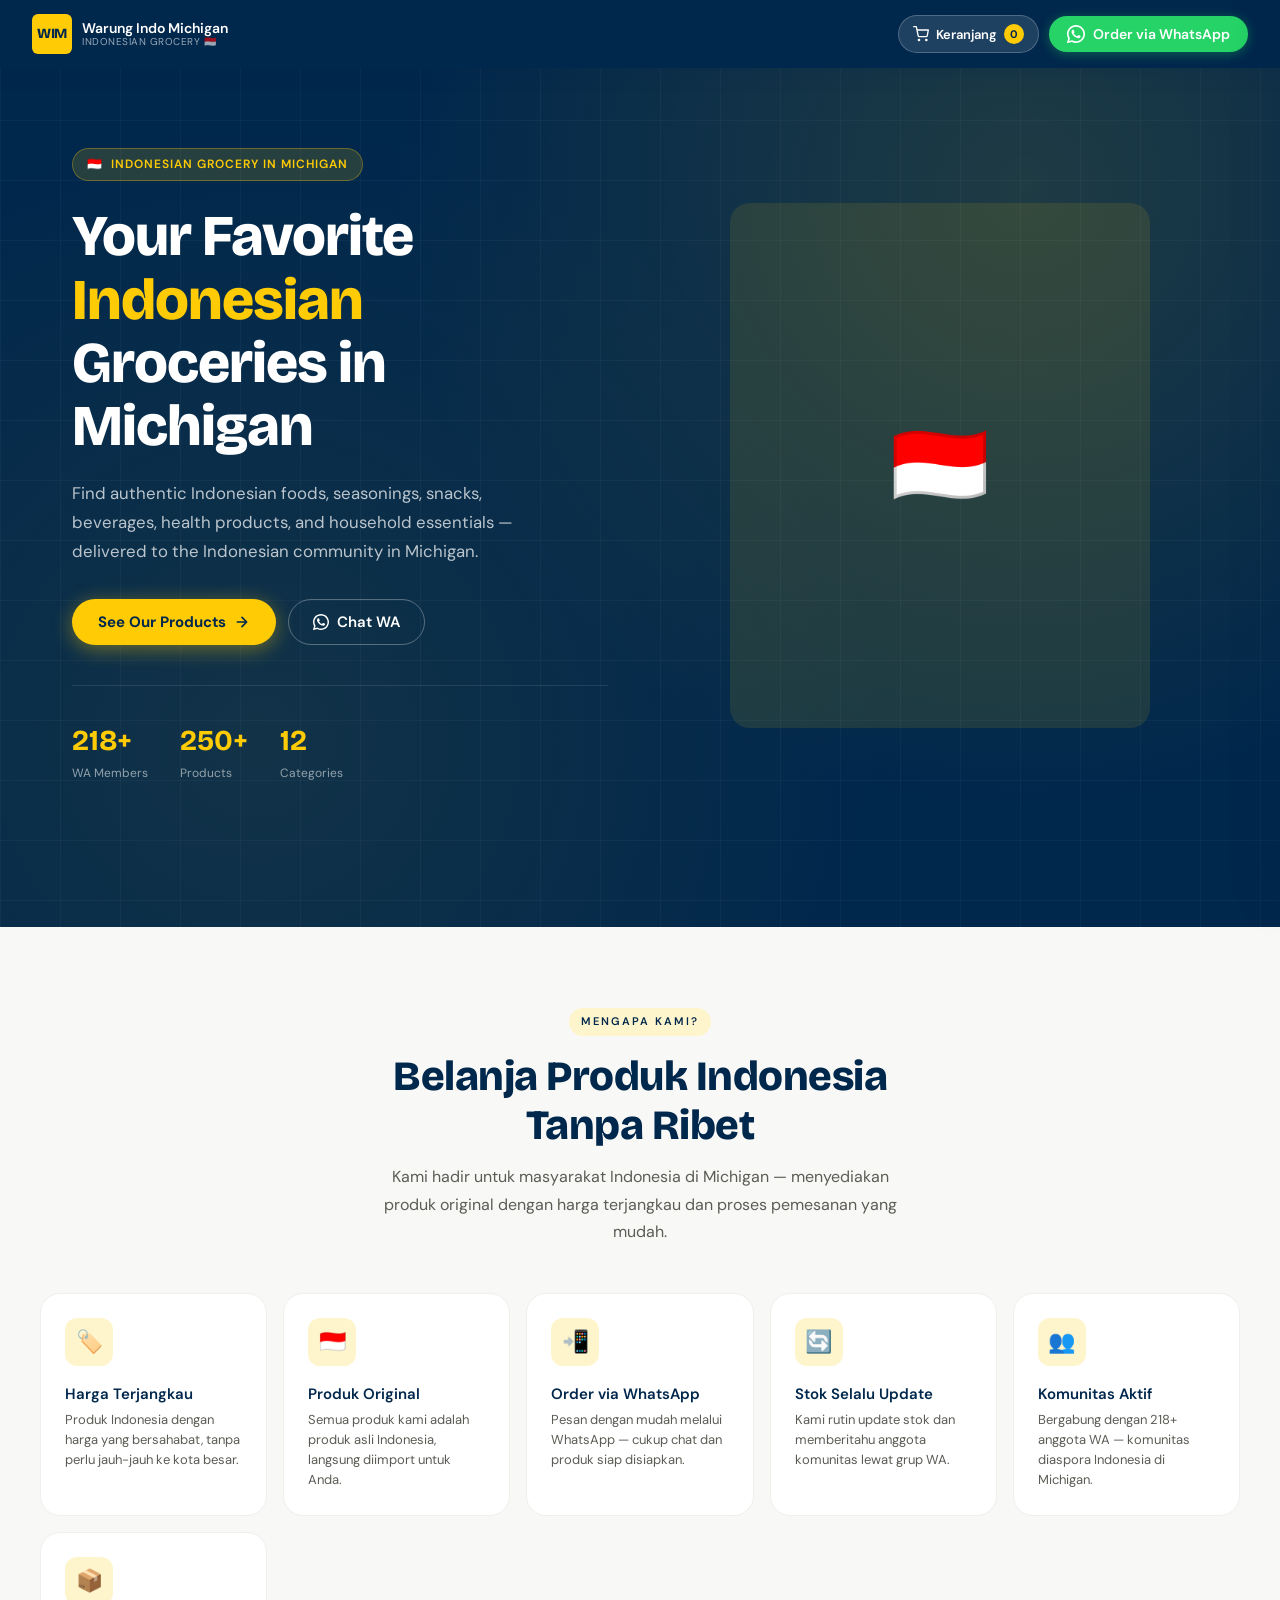
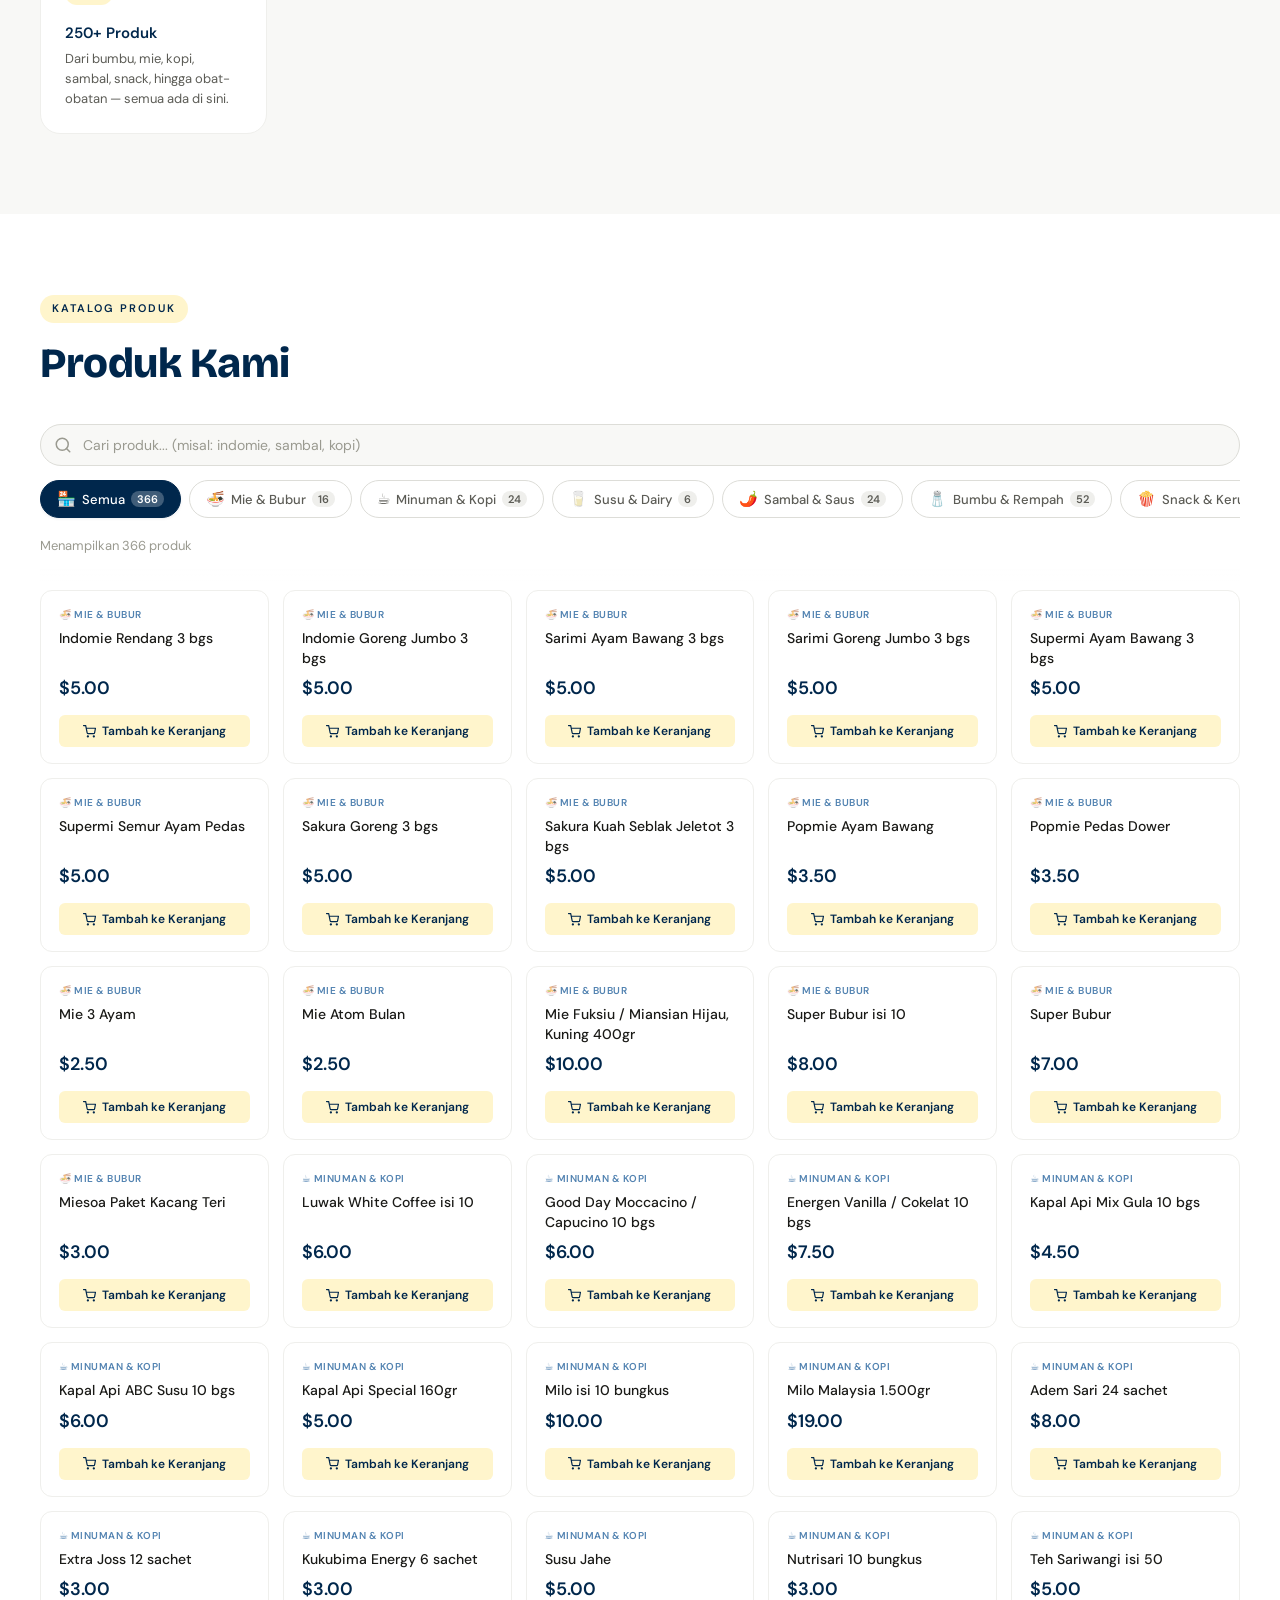
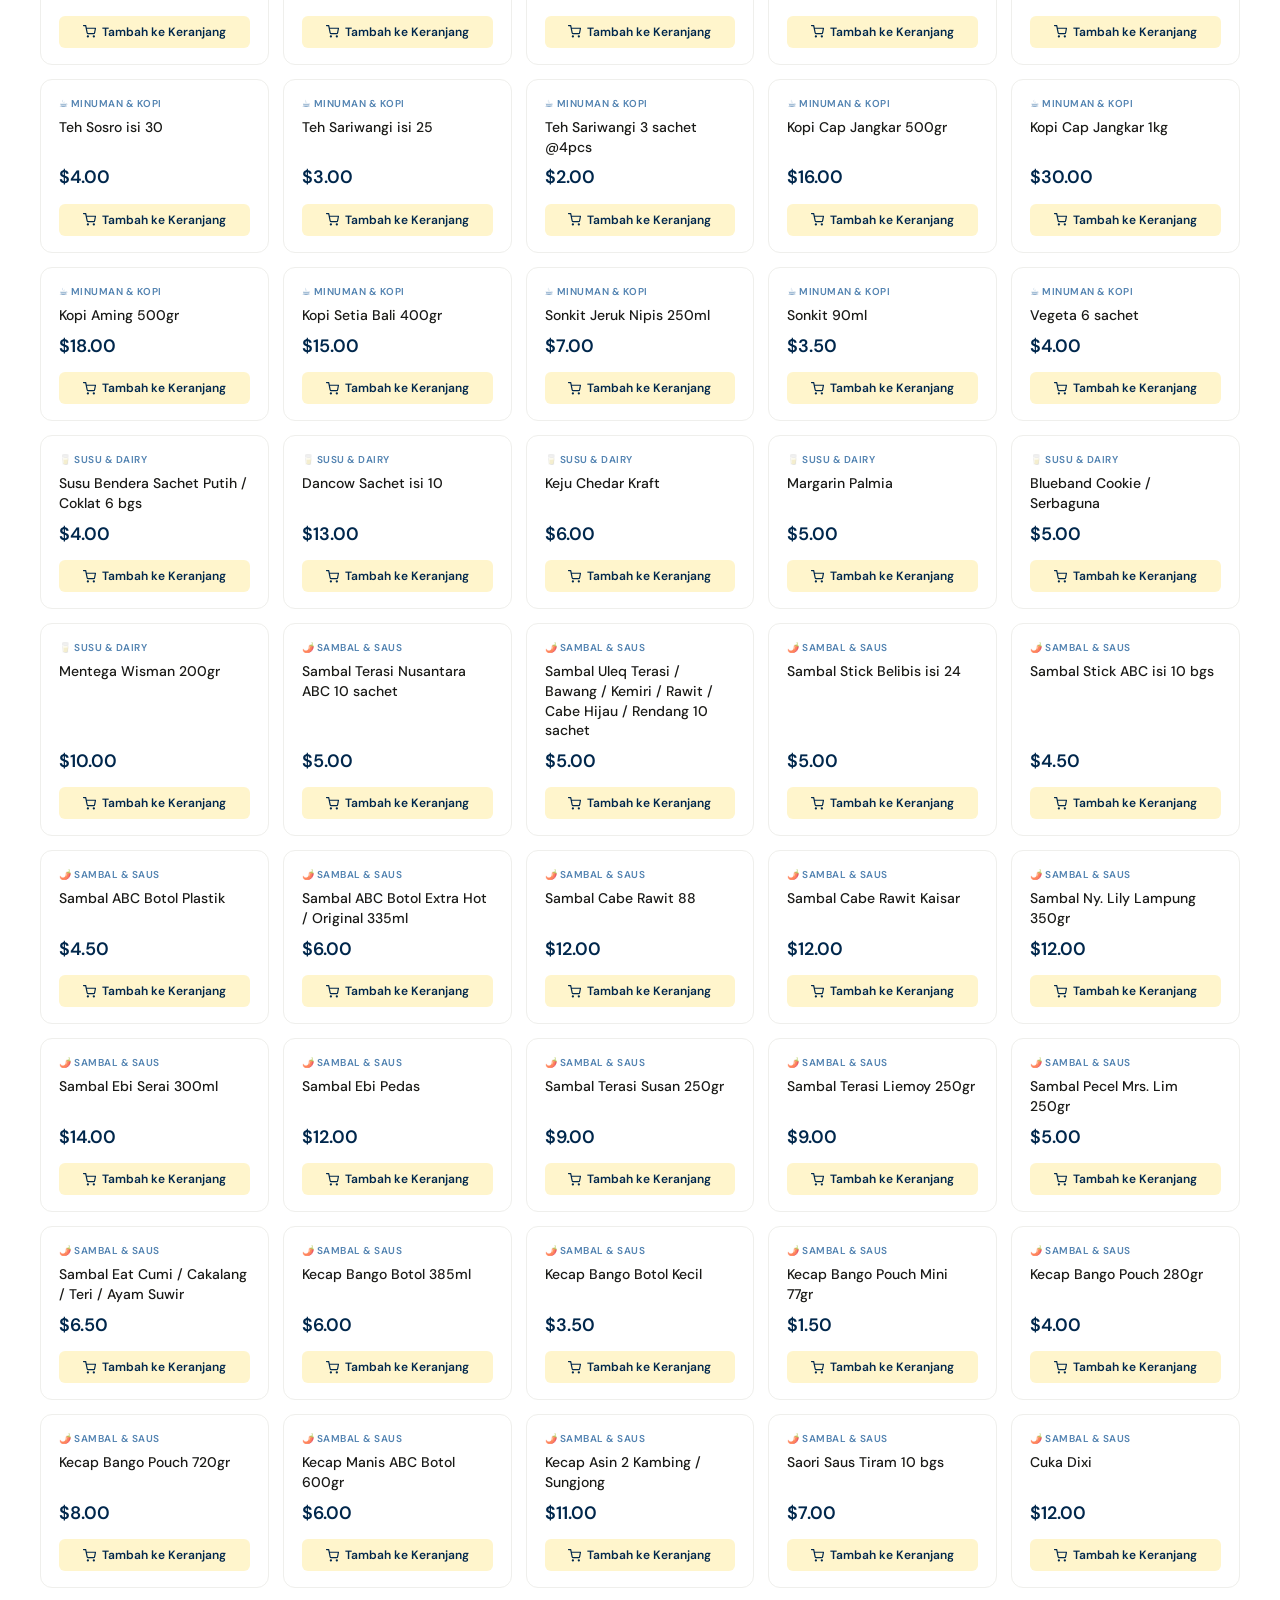
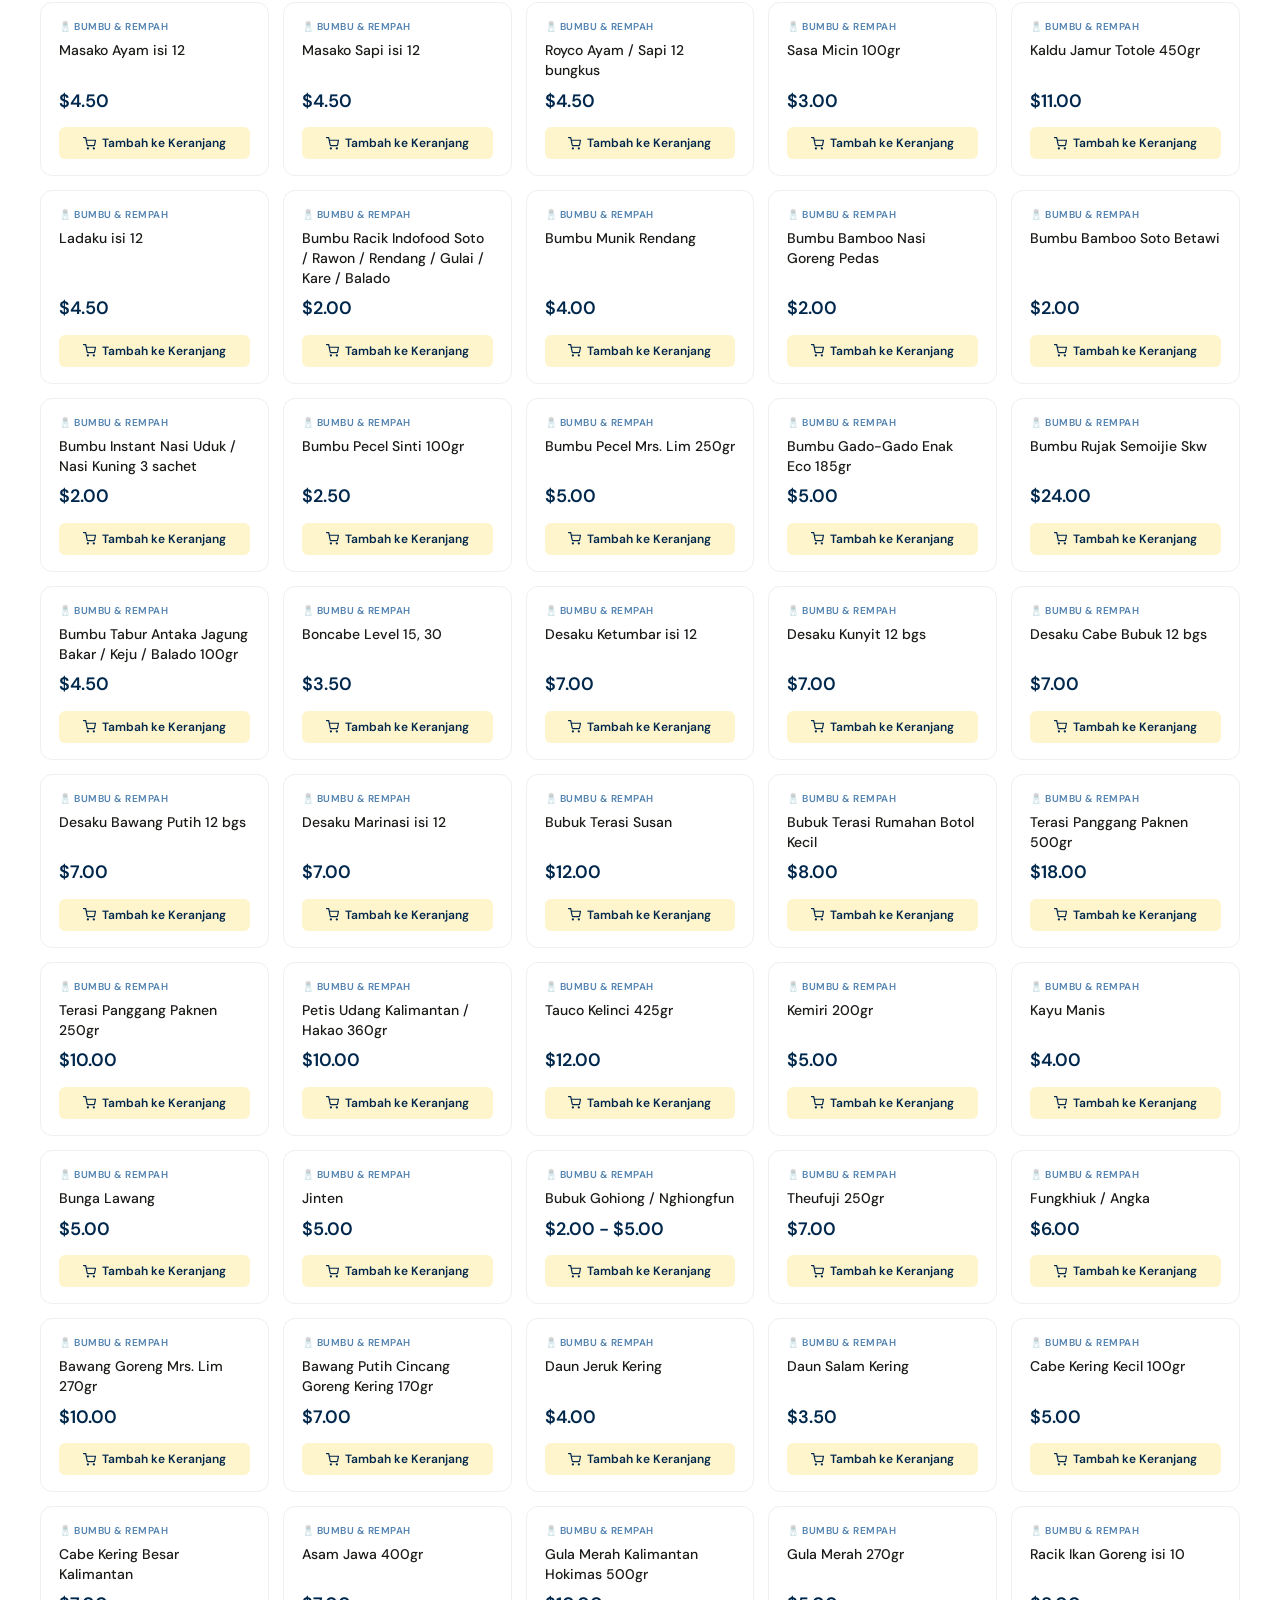
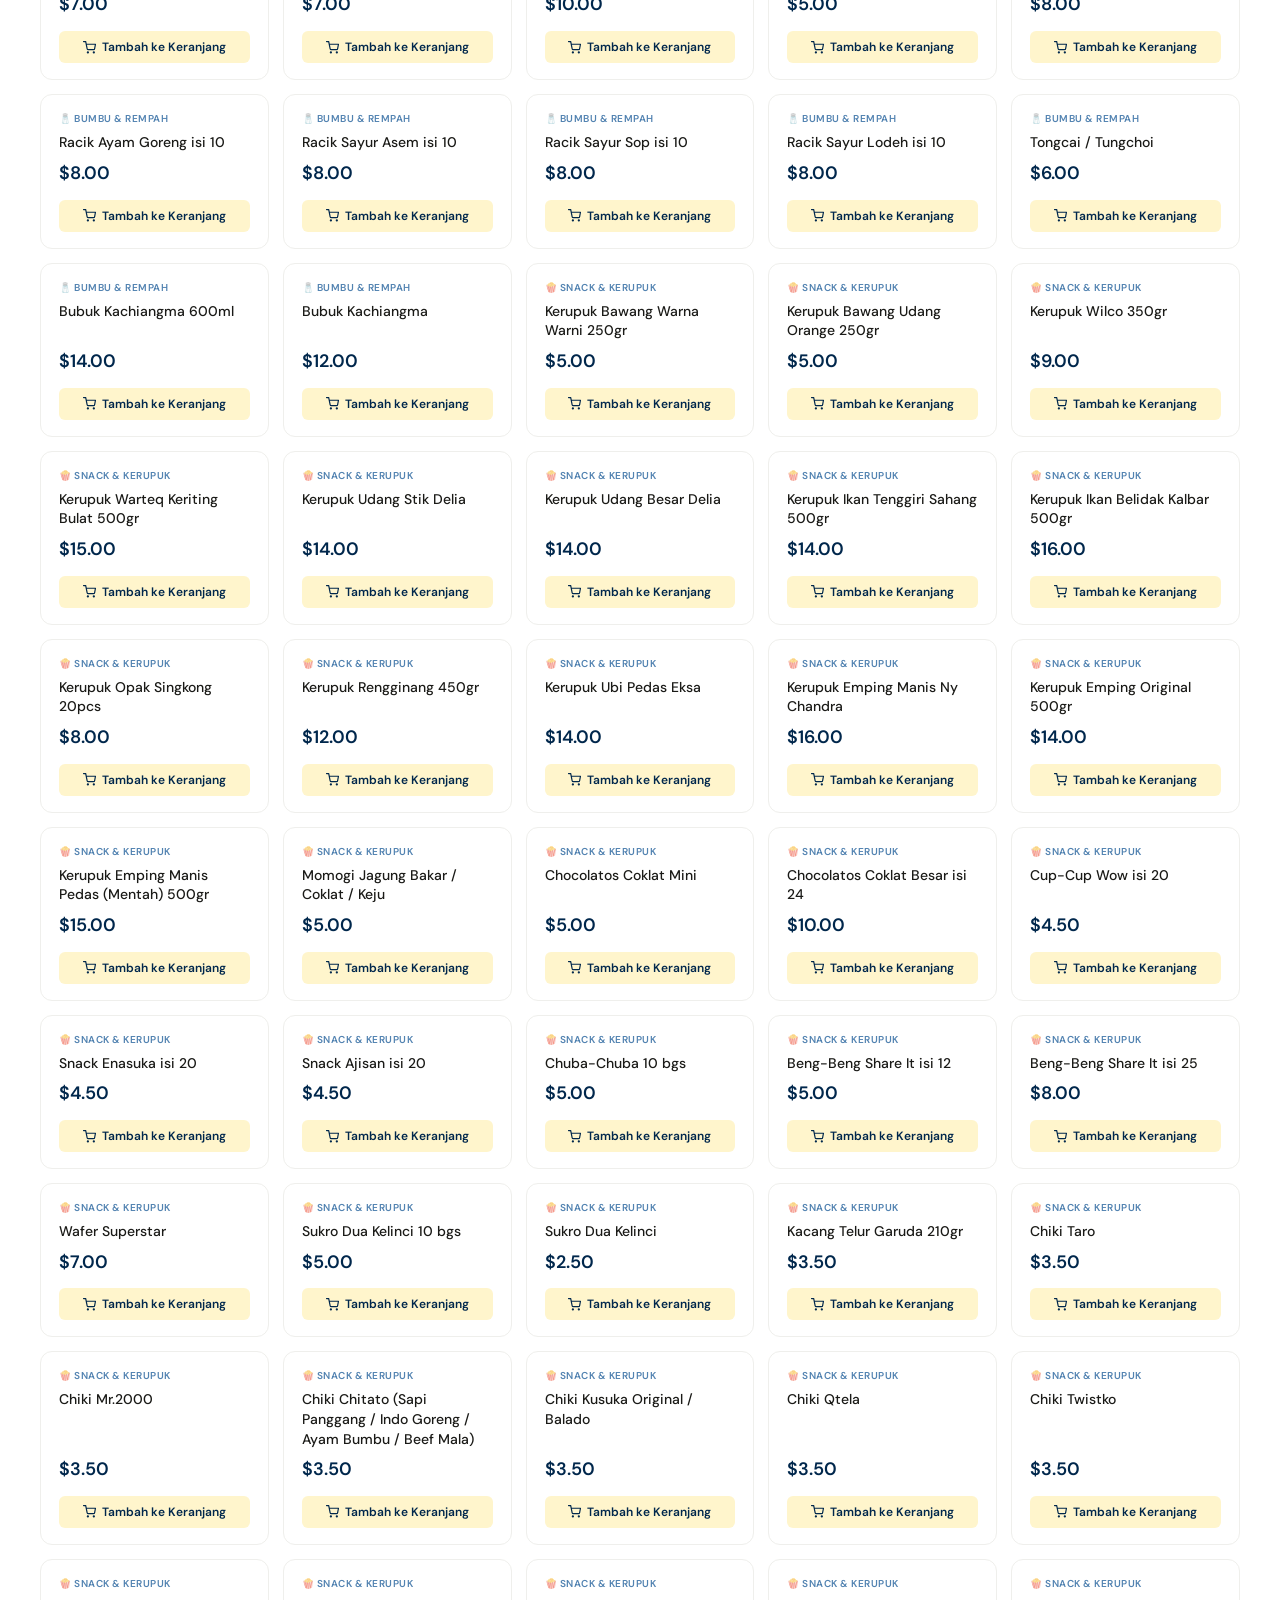
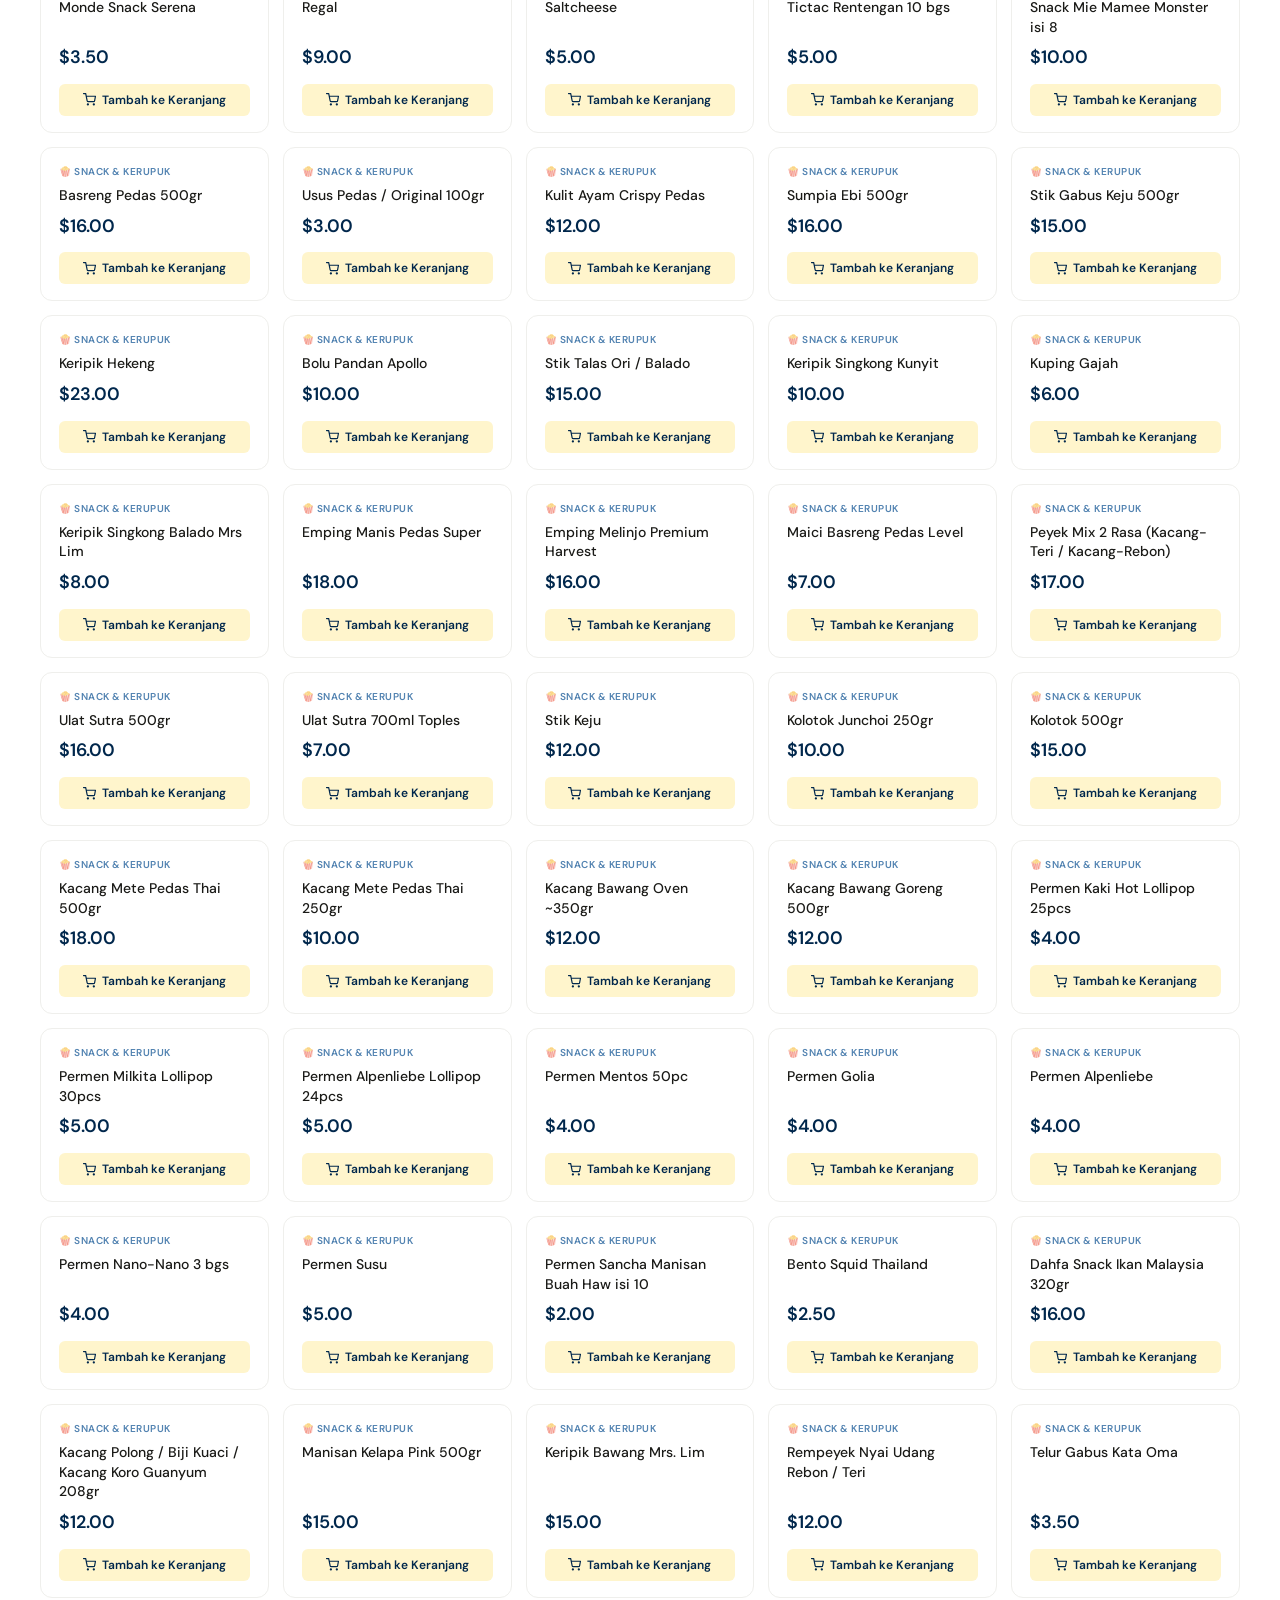
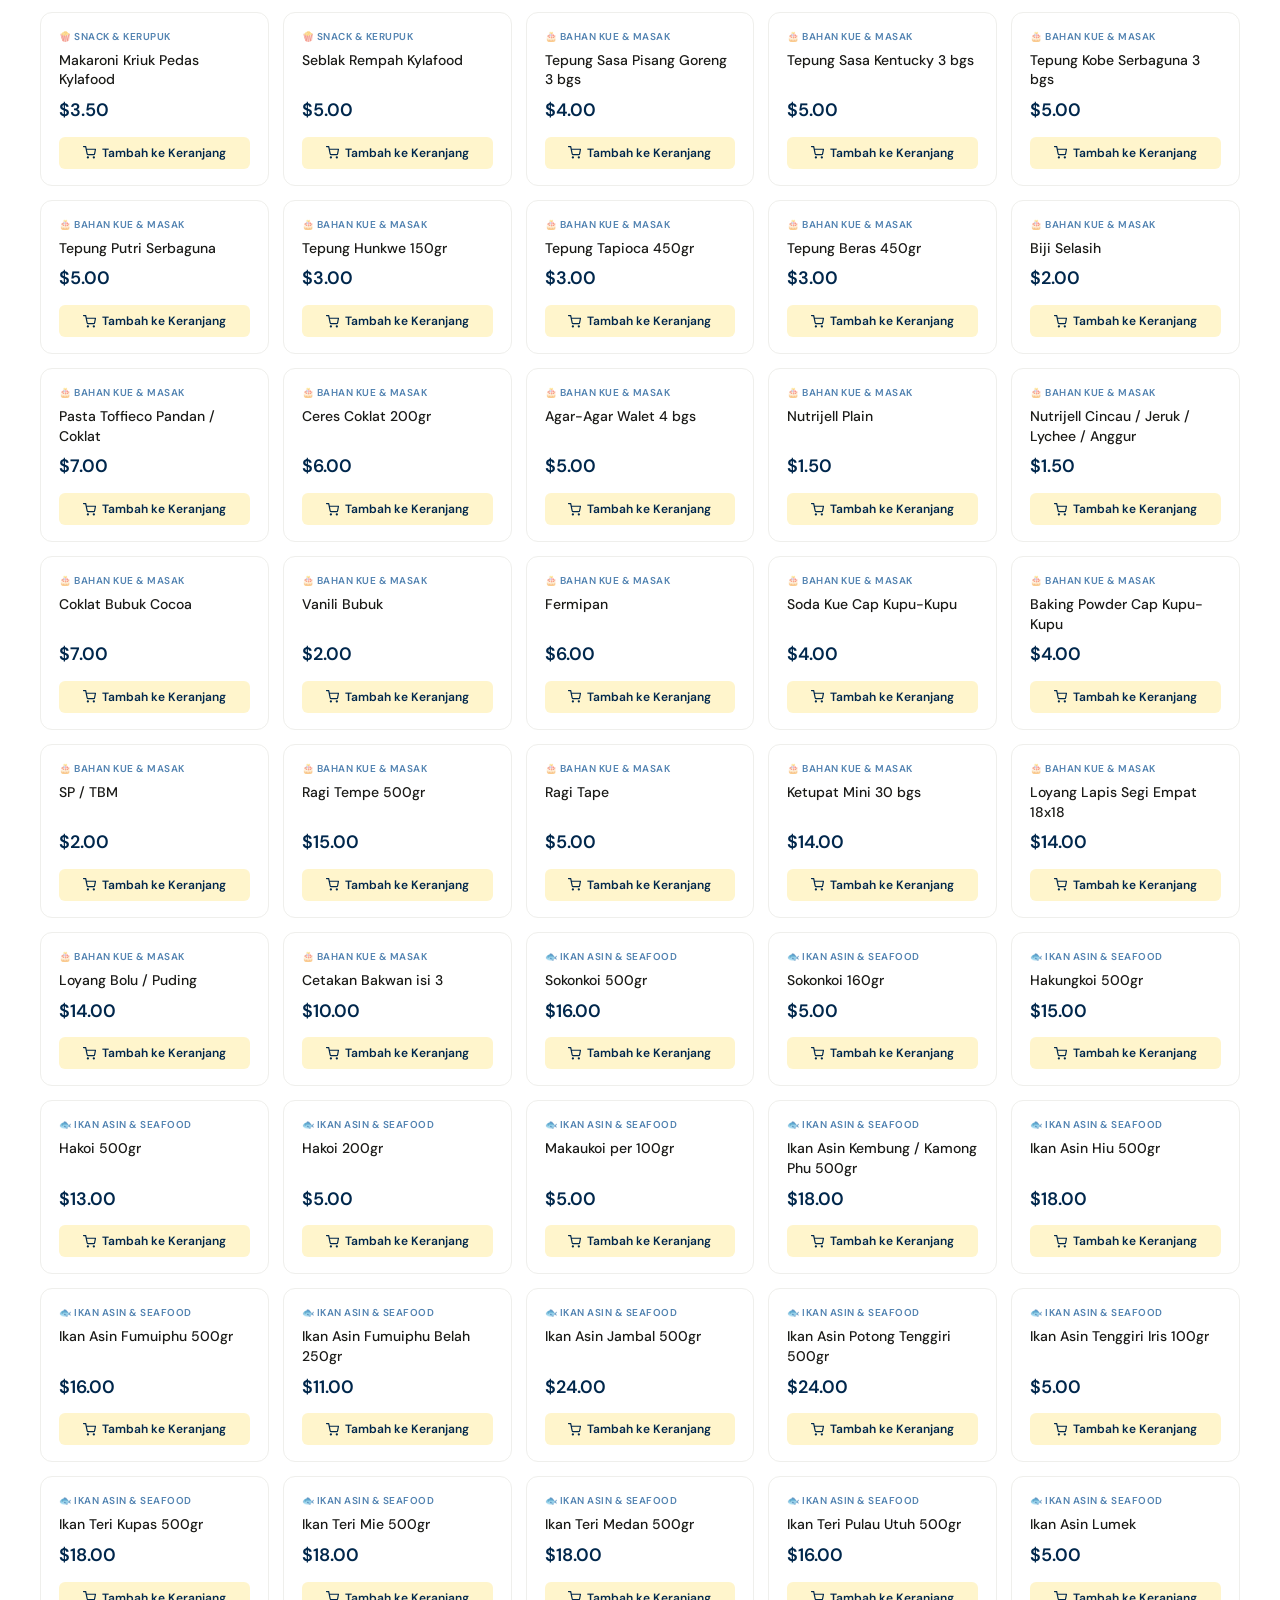
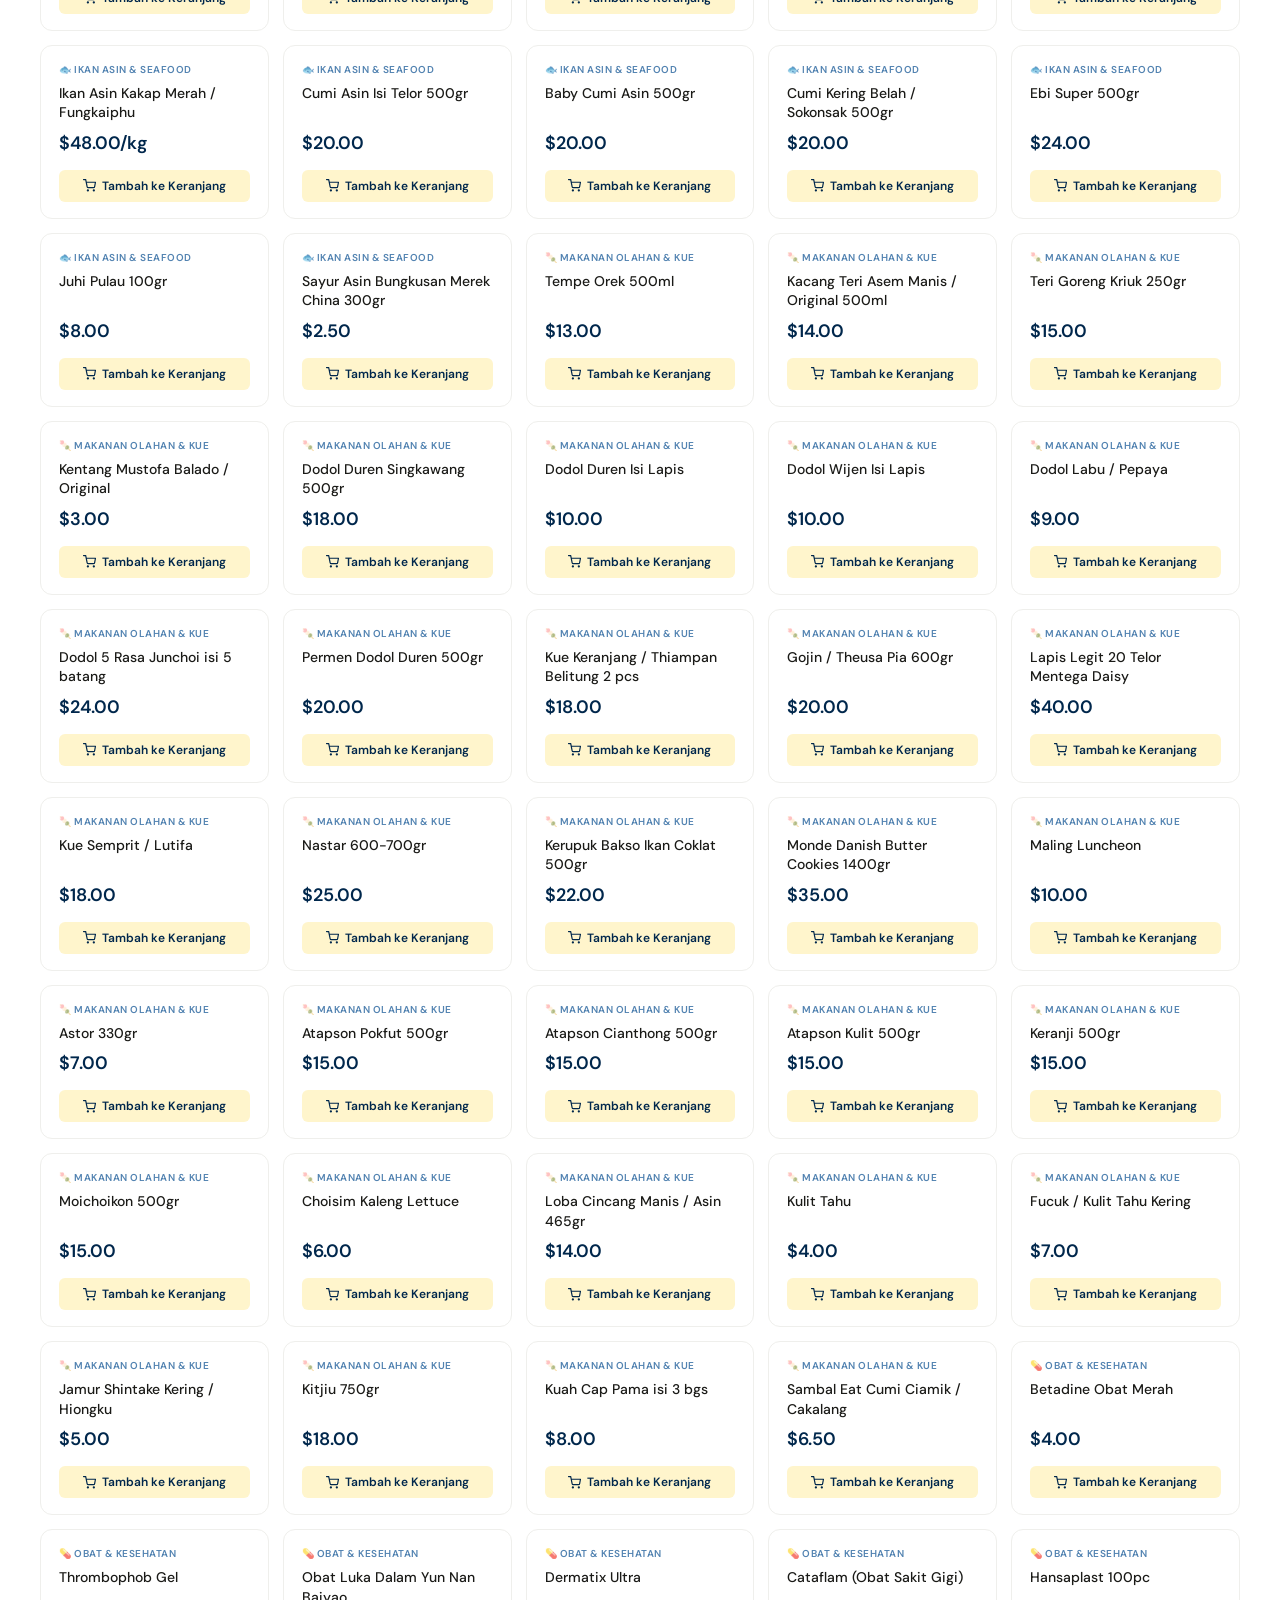
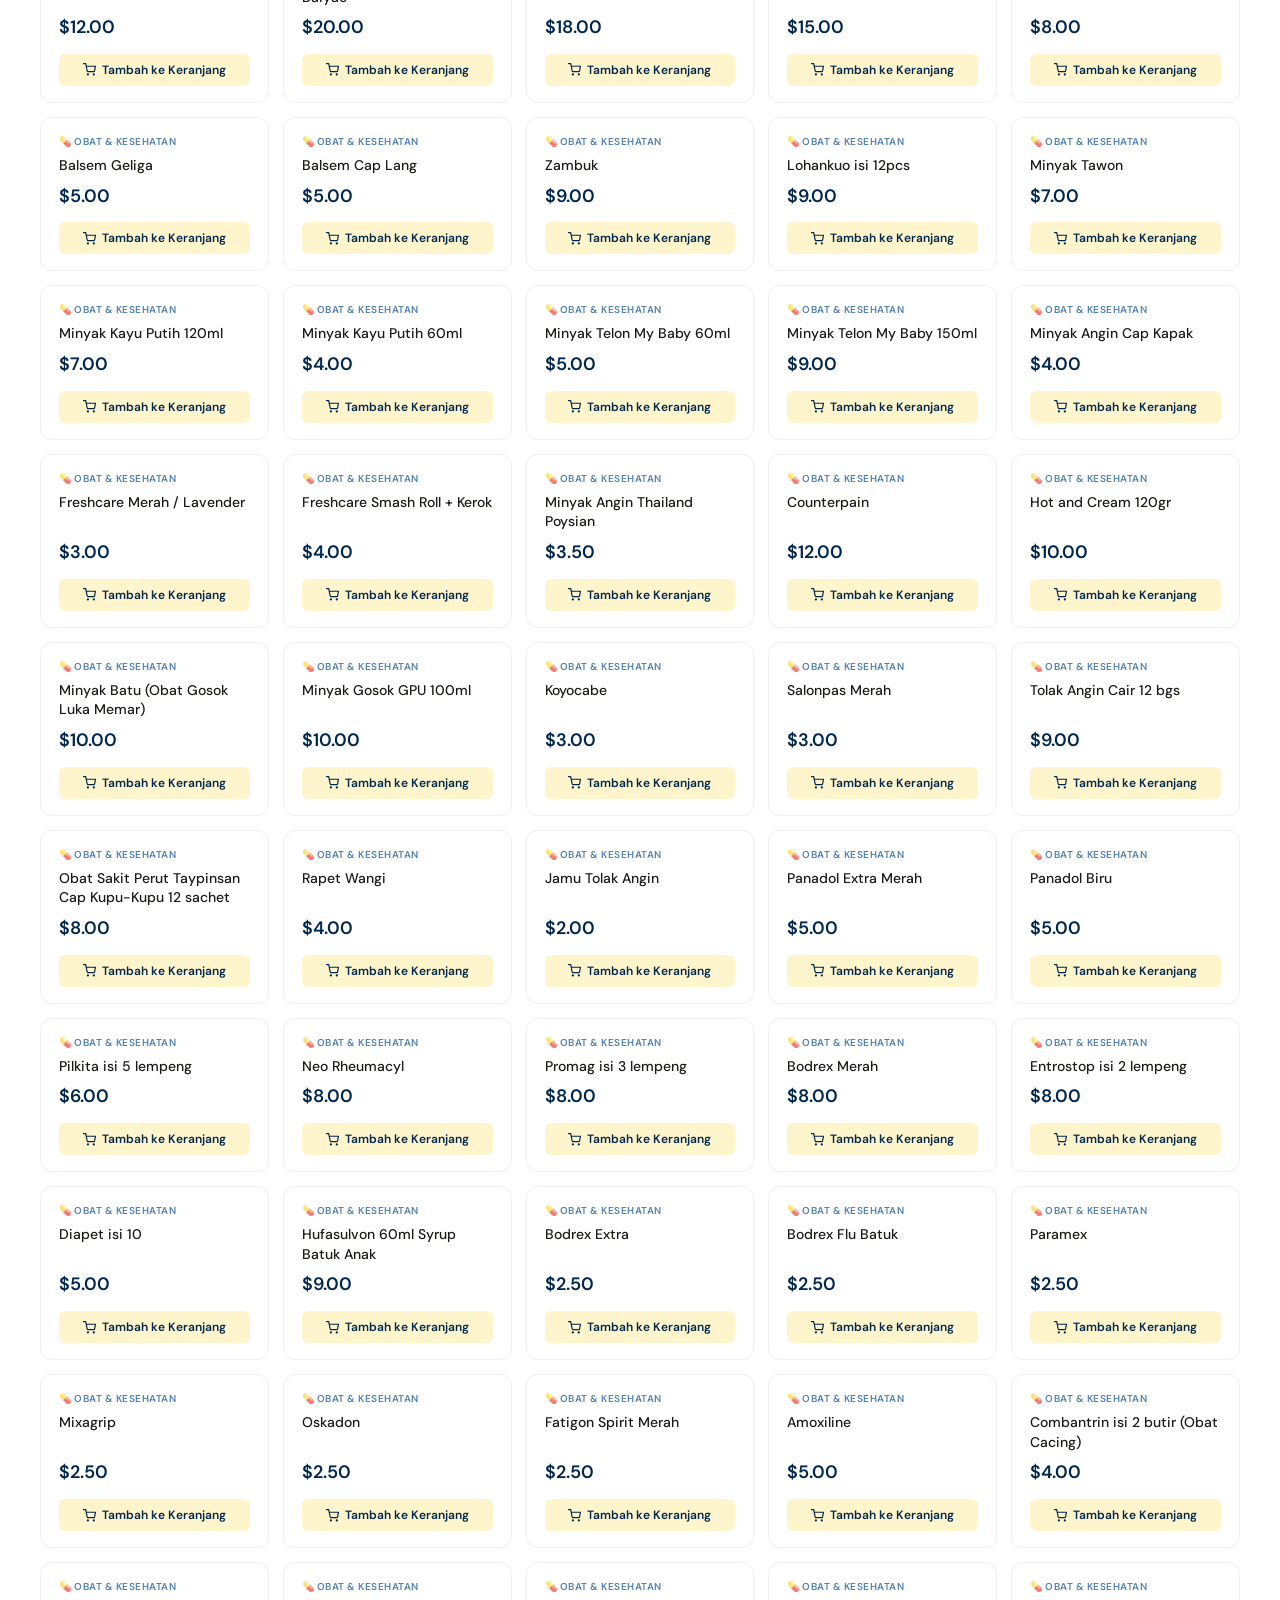
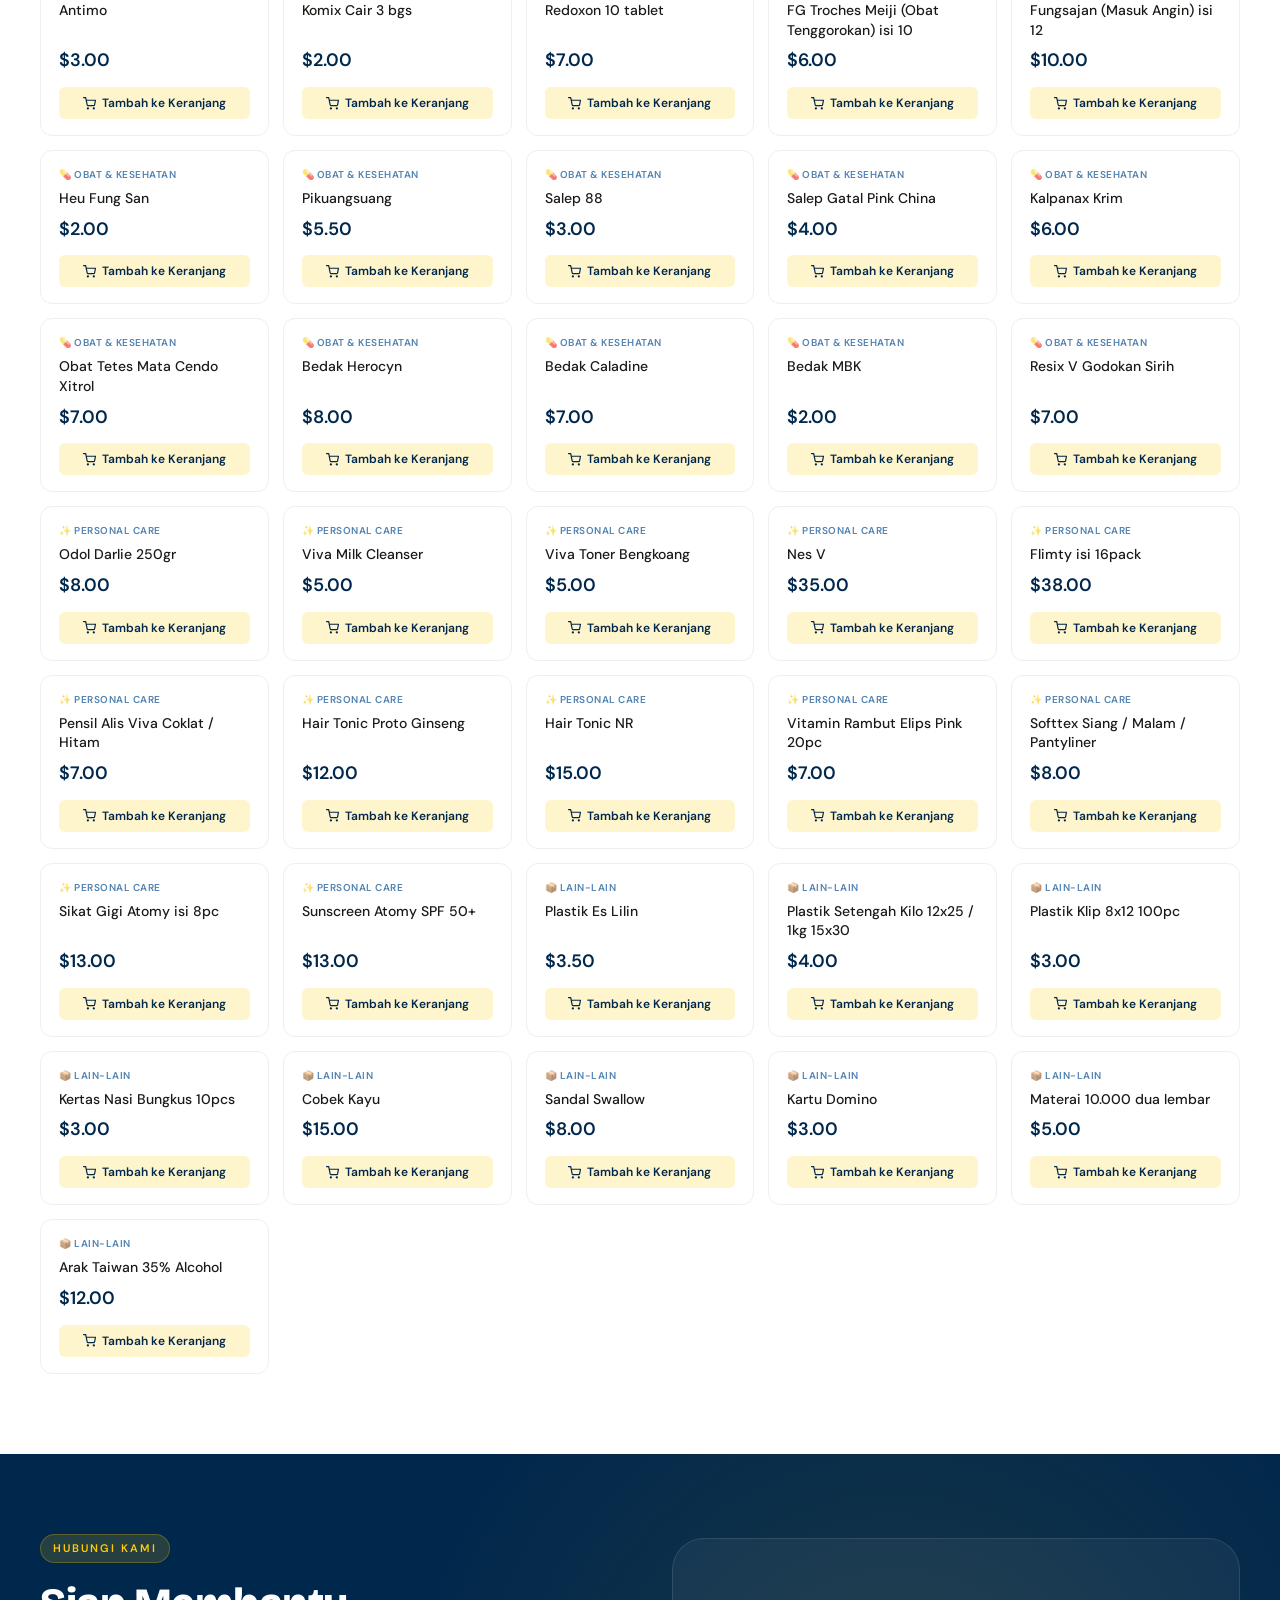
==== commit 96935f4d: "add cart to local storage" ====
--- a/index.html
+++ b/index.html
@@ -1,22 +1,19 @@
 <!DOCTYPE html>
 <html lang="id">
-
 <head>
   <meta charset="UTF-8" />
   <meta name="viewport" content="width=device-width, initial-scale=1.0" />
 
   <!-- ═══ PRIMARY META ═══ -->
   <title>Warung Indo Michigan 🇮🇩 — Indonesian Grocery Store</title>
-  <meta name="description"
-    content="Warung Indo Michigan — Toko Bahan Makanan Indonesia di Michigan. Bumbu masak, mie instan, sambal, kecap, kopi, snack, kerupuk, ikan asin, dan produk kesehatan khas Indonesia. Order mudah via WhatsApp." />
-  <meta name="keywords"
-    content="Indonesian grocery Michigan, toko indonesia michigan, bumbu masak indonesia, mie instan indomie, sambal terasi, kecap bango, kopi indonesia, snack indonesia, warung indonesia, asian grocery michigan" />
+  <meta name="description" content="Warung Indo Michigan — Toko Bahan Makanan Indonesia di Michigan. Bumbu masak, mie instan, sambal, kecap, kopi, snack, kerupuk, ikan asin, dan produk kesehatan khas Indonesia. Order mudah via WhatsApp." />
+  <meta name="keywords" content="Indonesian grocery Michigan, toko indonesia michigan, bumbu masak indonesia, mie instan indomie, sambal terasi, kecap bango, kopi indonesia, snack indonesia, warung indonesia, asian grocery michigan" />
   <meta name="author" content="Warung Indo Michigan" />
   <meta name="robots" content="index, follow" />
   <meta name="theme-color" content="#00274C" />
 
   <!-- ═══ CANONICAL (ganti dengan domain Vercel kamu) ═══ -->
-  <link rel="canonical" href="https://warungindomichigan.vercel.app/" />
+  <link rel="canonical" href="https://warung-indo-michigan.vercel.app/" />
 
   <!-- ═══ FAVICON / ICON ═══ -->
   <link rel="icon" type="image/png" href="logo-icon-warungindomichigan.png" />
@@ -28,13 +25,11 @@
   <meta property="og:site_name" content="Warung Indo Michigan" />
   <meta property="og:locale" content="id_ID" />
   <meta property="og:locale:alternate" content="en_US" />
-  <meta property="og:url" content="https://warungindomichigan.vercel.app/" />
+  <meta property="og:url" content="https://warung-indo-michigan.vercel.app/" />
   <meta property="og:title" content="Warung Indo Michigan 🇮🇩 — Your Favorite Indonesian Groceries in Michigan" />
-  <meta property="og:description"
-    content="Find authentic Indonesian foods, seasonings, snacks, beverages, health products, and household essentials delivered to the Indonesian community in Michigan. Order via WhatsApp!" />
-  <meta property="og:image" content="https://warungindomichigan.vercel.app/og-image-warungindomichigan.jpg" />
-  <meta property="og:image:secure_url"
-    content="https://warungindomichigan.vercel.app/og-image-warungindomichigan.jpg" />
+  <meta property="og:description" content="Find authentic Indonesian foods, seasonings, snacks, beverages, health products, and household essentials delivered to the Indonesian community in Michigan. Order via WhatsApp!" />
+  <meta property="og:image" content="https://warung-indo-michigan.vercel.app/og-image-warungindomichigan.jpg" />
+  <meta property="og:image:secure_url" content="https://warung-indo-michigan.vercel.app/og-image-warungindomichigan.jpg" />
   <meta property="og:image:type" content="image/jpeg" />
   <meta property="og:image:width" content="1200" />
   <meta property="og:image:height" content="630" />
@@ -43,9 +38,8 @@
   <!-- ═══ TWITTER / X CARD ═══ -->
   <meta name="twitter:card" content="summary_large_image" />
   <meta name="twitter:title" content="Warung Indo Michigan 🇮🇩 — Indonesian Groceries in Michigan" />
-  <meta name="twitter:description"
-    content="Authentic Indonesian foods, seasonings, snacks & more — delivered to the Indonesian community in Michigan. Order via WhatsApp!" />
-  <meta name="twitter:image" content="https://warungindomichigan.vercel.app/og-image-warungindomichigan.jpg" />
+  <meta name="twitter:description" content="Authentic Indonesian foods, seasonings, snacks & more — delivered to the Indonesian community in Michigan. Order via WhatsApp!" />
+  <meta name="twitter:image" content="https://warung-indo-michigan.vercel.app/og-image-warungindomichigan.jpg" />
   <meta name="twitter:image:alt" content="Warung Indo Michigan — Indonesian Grocery Store" />
 
   <!-- ═══ STRUCTURED DATA (SEO — Google) ═══ -->
@@ -55,8 +49,8 @@
     "@type": "GroceryStore",
     "name": "Warung Indo Michigan",
     "description": "Toko Bahan Makanan Indonesia di Michigan — bumbu masak, mie instan, sambal, kopi, snack, dan produk kesehatan khas Indonesia.",
-    "image": "https://warungindomichigan.vercel.app/logo-icon-warungindomichigan.png",
-    "url": "https://warungindomichigan.vercel.app/",
+    "image": "https://warung-indo-michigan.vercel.app/logo-icon-warungindomichigan.png",
+    "url": "https://warung-indo-michigan.vercel.app/",
     "address": {
       "@type": "PostalAddress",
       "addressRegion": "MI",
@@ -73,344 +67,410 @@
   <!-- Google Fonts -->
   <link rel="preconnect" href="https://fonts.googleapis.com" />
   <link rel="preconnect" href="https://fonts.gstatic.com" crossorigin />
-  <link
-    href="https://fonts.googleapis.com/css2?family=Bricolage+Grotesque:opsz,wght@12..96,400;12..96,500;12..96,600;12..96,700;12..96,800&family=DM+Sans:wght@300;400;500;600&display=swap"
-    rel="stylesheet" />
+  <link href="https://fonts.googleapis.com/css2?family=Bricolage+Grotesque:opsz,wght@12..96,400;12..96,500;12..96,600;12..96,700;12..96,800&family=DM+Sans:wght@300;400;500;600&display=swap" rel="stylesheet" />
 
   <!-- Main Stylesheet -->
   <link rel="stylesheet" href="style.css" />
 </head>
-
 <body>
 
-  <!-- ══════════════════════════════════════════
+<!-- ══════════════════════════════════════════
      NAVBAR
 ══════════════════════════════════════════ -->
-  <nav id="navbar" role="navigation" aria-label="Main navigation">
-    <a class="nav-logo" href="#" aria-label="Warung Indo Michigan — Home">
-      <!-- Logo Badge -->
-      <div class="logo-badge" aria-hidden="true">WIM</div>
-      <div class="logo-text">
-        <span class="brand">Warung Indo Michigan</span>
-        <span class="sub">Indonesian Grocery 🇮🇩</span>
-      </div>
-    </a>
-
+<nav id="navbar" role="navigation" aria-label="Main navigation">
+  <a class="nav-logo" href="#" aria-label="Warung Indo Michigan — Home">
+    <!-- Logo Badge -->
+    <div class="logo-badge" aria-hidden="true">WIM</div>
+    <div class="logo-text">
+      <span class="brand">Warung Indo Michigan</span>
+      <span class="sub">Indonesian Grocery 🇮🇩</span>
+    </div>
+  </a>
+
+  <div class="nav-right">
+    <!-- Cart Button -->
+    <button class="nav-cart-btn" id="nav-cart-btn" onclick="openCart()" aria-label="Buka keranjang belanja">
+      <svg viewBox="0 0 24 24" fill="none" stroke="currentColor" stroke-width="2" stroke-linecap="round" stroke-linejoin="round" aria-hidden="true">
+        <circle cx="9" cy="21" r="1"/><circle cx="20" cy="21" r="1"/>
+        <path d="M1 1h4l2.68 13.39a2 2 0 0 0 2 1.61h9.72a2 2 0 0 0 2-1.61L23 6H6"/>
+      </svg>
+      <span class="nav-cart-label">Keranjang</span>
+      <span class="nav-cart-badge" id="nav-cart-badge" aria-live="polite">0</span>
+    </button>
+
+    <!-- WhatsApp Button -->
     <button class="nav-wa-btn" onclick="openWAOrder()" aria-label="Order via WhatsApp">
-      <!-- WhatsApp icon -->
       <svg viewBox="0 0 24 24" fill="currentColor" aria-hidden="true">
-        <path
-          d="M17.472 14.382c-.297-.149-1.758-.867-2.03-.967-.273-.099-.471-.148-.67.15-.197.297-.767.966-.94 1.164-.173.199-.347.223-.644.075-.297-.15-1.255-.463-2.39-1.475-.883-.788-1.48-1.761-1.653-2.059-.173-.297-.018-.458.13-.606.134-.133.298-.347.446-.52.149-.174.198-.298.298-.497.099-.198.05-.371-.025-.52-.075-.149-.669-1.612-.916-2.207-.242-.579-.487-.5-.669-.51-.173-.008-.371-.01-.57-.01-.198 0-.52.074-.792.372-.272.297-1.04 1.016-1.04 2.479 0 1.462 1.065 2.875 1.213 3.074.149.198 2.096 3.2 5.077 4.487.709.306 1.262.489 1.694.625.712.227 1.36.195 1.871.118.571-.085 1.758-.719 2.006-1.413.248-.694.248-1.289.173-1.413-.074-.124-.272-.198-.57-.347z" />
-        <path
-          d="M12 0C5.373 0 0 5.373 0 12c0 2.123.55 4.116 1.516 5.849L.057 23.454a.5.5 0 0 0 .617.619l5.7-1.496A11.95 11.95 0 0 0 12 24c6.627 0 12-5.373 12-12S18.627 0 12 0zm0 21.818a9.806 9.806 0 0 1-4.99-1.365l-.357-.213-3.706.973.988-3.618-.233-.372A9.784 9.784 0 0 1 2.182 12C2.182 6.57 6.57 2.182 12 2.182c5.43 0 9.818 4.388 9.818 9.818 0 5.43-4.388 9.818-9.818 9.818z" />
+        <path d="M17.472 14.382c-.297-.149-1.758-.867-2.03-.967-.273-.099-.471-.148-.67.15-.197.297-.767.966-.94 1.164-.173.199-.347.223-.644.075-.297-.15-1.255-.463-2.39-1.475-.883-.788-1.48-1.761-1.653-2.059-.173-.297-.018-.458.13-.606.134-.133.298-.347.446-.52.149-.174.198-.298.298-.497.099-.198.05-.371-.025-.52-.075-.149-.669-1.612-.916-2.207-.242-.579-.487-.5-.669-.51-.173-.008-.371-.01-.57-.01-.198 0-.52.074-.792.372-.272.297-1.04 1.016-1.04 2.479 0 1.462 1.065 2.875 1.213 3.074.149.198 2.096 3.2 5.077 4.487.709.306 1.262.489 1.694.625.712.227 1.36.195 1.871.118.571-.085 1.758-.719 2.006-1.413.248-.694.248-1.289.173-1.413-.074-.124-.272-.198-.57-.347z"/>
+        <path d="M12 0C5.373 0 0 5.373 0 12c0 2.123.55 4.116 1.516 5.849L.057 23.454a.5.5 0 0 0 .617.619l5.7-1.496A11.95 11.95 0 0 0 12 24c6.627 0 12-5.373 12-12S18.627 0 12 0zm0 21.818a9.806 9.806 0 0 1-4.99-1.365l-.357-.213-3.706.973.988-3.618-.233-.372A9.784 9.784 0 0 1 2.182 12C2.182 6.57 6.57 2.182 12 2.182c5.43 0 9.818 4.388 9.818 9.818 0 5.43-4.388 9.818-9.818 9.818z"/>
       </svg>
       Order via WhatsApp
     </button>
-  </nav>
-
-  <!-- ══════════════════════════════════════════
+  </div>
+</nav>
+
+<!-- ══════════════════════════════════════════
      HERO
 ══════════════════════════════════════════ -->
-  <section id="hero" aria-label="Hero">
-    <div class="hero-bg-pattern" aria-hidden="true"></div>
-    <div class="hero-grid-lines" aria-hidden="true"></div>
-
-    <div class="hero-content">
-      <!-- Left: text -->
-      <div class="hero-text">
-        <div class="hero-badge">
-          🇮🇩 &nbsp;Indonesian Grocery in Michigan
-        </div>
-
-        <h1 class="hero-title">
-          Your Favorite<br>
-          <span>Indonesian</span><br>
-          Groceries in Michigan
-        </h1>
-
-        <p class="hero-desc">
-          Find authentic Indonesian foods, seasonings, snacks, beverages, health products, and household essentials —
-          delivered to the Indonesian community in Michigan.
+<section id="hero" aria-label="Hero">
+  <div class="hero-bg-pattern" aria-hidden="true"></div>
+  <div class="hero-grid-lines"  aria-hidden="true"></div>
+
+  <div class="hero-content">
+    <!-- Left: text -->
+    <div class="hero-text">
+      <div class="hero-badge">
+        🇮🇩 &nbsp;Indonesian Grocery in Michigan
+      </div>
+
+      <h1 class="hero-title">
+        Your Favorite<br>
+        <span>Indonesian</span><br>
+        Groceries in Michigan
+      </h1>
+
+      <p class="hero-desc">
+        Find authentic Indonesian foods, seasonings, snacks, beverages, health products, and household essentials — delivered to the Indonesian community in Michigan.
+      </p>
+
+      <div class="hero-cta-group">
+        <button class="btn-primary" id="hero-cta">
+          See Our Products
+          <svg width="16" height="16" viewBox="0 0 24 24" fill="none" stroke="currentColor" stroke-width="2.5" stroke-linecap="round" stroke-linejoin="round" aria-hidden="true">
+            <path d="M5 12h14M12 5l7 7-7 7"/>
+          </svg>
+        </button>
+        <button class="btn-outline" onclick="openWAOrder()">
+          <svg width="16" height="16" viewBox="0 0 24 24" fill="currentColor" aria-hidden="true">
+            <path d="M17.472 14.382c-.297-.149-1.758-.867-2.03-.967-.273-.099-.471-.148-.67.15-.197.297-.767.966-.94 1.164-.173.199-.347.223-.644.075-.297-.15-1.255-.463-2.39-1.475-.883-.788-1.48-1.761-1.653-2.059-.173-.297-.018-.458.13-.606.134-.133.298-.347.446-.52.149-.174.198-.298.298-.497.099-.198.05-.371-.025-.52-.075-.149-.669-1.612-.916-2.207-.242-.579-.487-.5-.669-.51-.173-.008-.371-.01-.57-.01-.198 0-.52.074-.792.372-.272.297-1.04 1.016-1.04 2.479 0 1.462 1.065 2.875 1.213 3.074.149.198 2.096 3.2 5.077 4.487.709.306 1.262.489 1.694.625.712.227 1.36.195 1.871.118.571-.085 1.758-.719 2.006-1.413.248-.694.248-1.289.173-1.413-.074-.124-.272-.198-.57-.347z"/>
+            <path d="M12 0C5.373 0 0 5.373 0 12c0 2.123.55 4.116 1.516 5.849L.057 23.454a.5.5 0 0 0 .617.619l5.7-1.496A11.95 11.95 0 0 0 12 24c6.627 0 12-5.373 12-12S18.627 0 12 0zm0 21.818a9.806 9.806 0 0 1-4.99-1.365l-.357-.213-3.706.973.988-3.618-.233-.372A9.784 9.784 0 0 1 2.182 12C2.182 6.57 6.57 2.182 12 2.182c5.43 0 9.818 4.388 9.818 9.818 0 5.43-4.388 9.818-9.818 9.818z"/>
+          </svg>
+          Chat WA
+        </button>
+      </div>
+
+      <div class="hero-stats">
+        <div class="stat-item">
+          <span class="stat-num">218+</span>
+          <span class="stat-label">WA Members</span>
+        </div>
+        <div class="stat-item">
+          <span class="stat-num">250+</span>
+          <span class="stat-label">Products</span>
+        </div>
+        <div class="stat-item">
+          <span class="stat-num">12</span>
+          <span class="stat-label">Categories</span>
+        </div>
+      </div>
+    </div>
+
+    <!-- Right: visual -->
+    <div class="hero-visual" aria-hidden="true">
+      <div class="hero-img-wrap">
+        <!-- Using an illustration placeholder — replace src with real photo -->
+        <img
+          src="https://images.unsplash.com/photo-1609501676725-7186f017a4b7?w=600&q=80&fit=crop"
+          alt="Indonesian grocery products"
+          loading="eager"
+          onerror="this.parentElement.innerHTML='<div style=\'width:100%;aspect-ratio:4/5;background:rgba(255,203,5,0.1);border-radius:20px;display:flex;align-items:center;justify-content:center;font-size:5rem\'>🇮🇩</div>'"
+        />
+
+        <!-- Floating cards -->
+        <div class="hero-floating-card card-1">
+          <div class="card-icon">📦</div>
+          <div class="card-text">
+            <strong>250+ Products</strong>
+            <span>always in stock</span>
+          </div>
+        </div>
+        <div class="hero-floating-card card-2">
+          <div class="card-icon">✅</div>
+          <div class="card-text">
+            <strong>Original Import</strong>
+            <span>from Indonesia</span>
+          </div>
+        </div>
+      </div>
+    </div>
+  </div>
+</section>
+
+<!-- ══════════════════════════════════════════
+     WHY US
+══════════════════════════════════════════ -->
+<section id="why-us" aria-label="Why choose us">
+  <div class="section-inner">
+    <div class="fade-up" style="text-align:center; margin-bottom:0;">
+      <span class="section-label">Mengapa Kami?</span>
+      <h2 class="section-title" style="text-align:center;">Belanja Produk Indonesia<br>Tanpa Ribet</h2>
+      <p class="section-desc" style="text-align:center; margin:0 auto;">
+        Kami hadir untuk masyarakat Indonesia di Michigan — menyediakan produk original dengan harga terjangkau dan proses pemesanan yang mudah.
+      </p>
+    </div>
+
+    <div class="features-grid" style="margin-top:3rem;">
+      <div class="feature-card fade-up" style="transition-delay:0.05s">
+        <div class="feature-icon">🏷️</div>
+        <h3>Harga Terjangkau</h3>
+        <p>Produk Indonesia dengan harga yang bersahabat, tanpa perlu jauh-jauh ke kota besar.</p>
+      </div>
+      <div class="feature-card fade-up" style="transition-delay:0.1s">
+        <div class="feature-icon">🇮🇩</div>
+        <h3>Produk Original</h3>
+        <p>Semua produk kami adalah produk asli Indonesia, langsung diimport untuk Anda.</p>
+      </div>
+      <div class="feature-card fade-up" style="transition-delay:0.15s">
+        <div class="feature-icon">📲</div>
+        <h3>Order via WhatsApp</h3>
+        <p>Pesan dengan mudah melalui WhatsApp — cukup chat dan produk siap disiapkan.</p>
+      </div>
+      <div class="feature-card fade-up" style="transition-delay:0.2s">
+        <div class="feature-icon">🔄</div>
+        <h3>Stok Selalu Update</h3>
+        <p>Kami rutin update stok dan memberitahu anggota komunitas lewat grup WA.</p>
+      </div>
+      <div class="feature-card fade-up" style="transition-delay:0.25s">
+        <div class="feature-icon">👥</div>
+        <h3>Komunitas Aktif</h3>
+        <p>Bergabung dengan 218+ anggota WA — komunitas diaspora Indonesia di Michigan.</p>
+      </div>
+      <div class="feature-card fade-up" style="transition-delay:0.3s">
+        <div class="feature-icon">📦</div>
+        <h3>250+ Produk</h3>
+        <p>Dari bumbu, mie, kopi, sambal, snack, hingga obat-obatan — semua ada di sini.</p>
+      </div>
+    </div>
+  </div>
+</section>
+
+<!-- ══════════════════════════════════════════
+     PRODUCTS
+══════════════════════════════════════════ -->
+<section id="products" aria-label="Product catalog">
+  <div class="section-inner">
+
+    <!-- Title (not sticky) -->
+    <div class="products-title fade-up">
+      <span class="section-label">Katalog Produk</span>
+      <h2 class="section-title">Produk Kami</h2>
+    </div>
+
+    <!-- STICKY TOOLBAR: search + category pills + results info -->
+    <div class="products-toolbar" id="products-toolbar">
+      <!-- Search -->
+      <div class="search-wrap" role="search">
+        <svg viewBox="0 0 24 24" fill="none" stroke="currentColor" stroke-width="2" stroke-linecap="round" stroke-linejoin="round" aria-hidden="true">
+          <circle cx="11" cy="11" r="8"/><path d="m21 21-4.35-4.35"/>
+        </svg>
+        <input
+          type="search"
+          id="search-input"
+          placeholder="Cari produk... (misal: indomie, sambal, kopi)"
+          aria-label="Cari produk"
+          autocomplete="off"
+          spellcheck="false"
+        />
+      </div>
+
+      <!-- Category pills -->
+      <div class="category-scroll">
+        <div class="category-pills" id="category-pills" role="list" aria-label="Filter kategori">
+          <!-- Built by JS -->
+          <div class="skeleton skeleton-line" style="width:80px;height:36px;border-radius:99px;flex-shrink:0"></div>
+          <div class="skeleton skeleton-line" style="width:120px;height:36px;border-radius:99px;flex-shrink:0"></div>
+          <div class="skeleton skeleton-line" style="width:100px;height:36px;border-radius:99px;flex-shrink:0"></div>
+          <div class="skeleton skeleton-line" style="width:90px;height:36px;border-radius:99px;flex-shrink:0"></div>
+          <div class="skeleton skeleton-line" style="width:110px;height:36px;border-radius:99px;flex-shrink:0"></div>
+        </div>
+      </div>
+
+      <!-- Results info -->
+      <p id="results-info" aria-live="polite"></p>
+    </div>
+
+    <!-- Product grid (scrolls underneath) -->
+    <div id="product-grid" role="list" aria-label="Daftar produk">
+      <!-- Populated by JS -->
+    </div>
+
+  </div>
+</section>
+
+<!-- ══════════════════════════════════════════
+     CONTACT / CTA
+══════════════════════════════════════════ -->
+<section id="contact" aria-label="Contact and community">
+  <div class="section-inner">
+    <div class="contact-inner">
+
+      <!-- Left: contact info -->
+      <div class="contact-text fade-up">
+        <span class="section-label">Hubungi Kami</span>
+        <h2 class="section-title">Siap Membantu<br>Kebutuhan Anda</h2>
+        <p class="section-desc">
+          Punya pertanyaan soal stok, harga, atau pengiriman? Hubungi kami langsung lewat WhatsApp atau follow Facebook kami untuk update terbaru.
         </p>
 
-        <div class="hero-cta-group">
-          <button class="btn-primary" id="hero-cta">
-            See Our Products
-            <svg width="16" height="16" viewBox="0 0 24 24" fill="none" stroke="currentColor" stroke-width="2.5"
-              stroke-linecap="round" stroke-linejoin="round" aria-hidden="true">
-              <path d="M5 12h14M12 5l7 7-7 7" />
-            </svg>
-          </button>
-          <button class="btn-outline" onclick="openWAOrder()">
-            <svg width="16" height="16" viewBox="0 0 24 24" fill="currentColor" aria-hidden="true">
-              <path
-                d="M17.472 14.382c-.297-.149-1.758-.867-2.03-.967-.273-.099-.471-.148-.67.15-.197.297-.767.966-.94 1.164-.173.199-.347.223-.644.075-.297-.15-1.255-.463-2.39-1.475-.883-.788-1.48-1.761-1.653-2.059-.173-.297-.018-.458.13-.606.134-.133.298-.347.446-.52.149-.174.198-.298.298-.497.099-.198.05-.371-.025-.52-.075-.149-.669-1.612-.916-2.207-.242-.579-.487-.5-.669-.51-.173-.008-.371-.01-.57-.01-.198 0-.52.074-.792.372-.272.297-1.04 1.016-1.04 2.479 0 1.462 1.065 2.875 1.213 3.074.149.198 2.096 3.2 5.077 4.487.709.306 1.262.489 1.694.625.712.227 1.36.195 1.871.118.571-.085 1.758-.719 2.006-1.413.248-.694.248-1.289.173-1.413-.074-.124-.272-.198-.57-.347z" />
-              <path
-                d="M12 0C5.373 0 0 5.373 0 12c0 2.123.55 4.116 1.516 5.849L.057 23.454a.5.5 0 0 0 .617.619l5.7-1.496A11.95 11.95 0 0 0 12 24c6.627 0 12-5.373 12-12S18.627 0 12 0zm0 21.818a9.806 9.806 0 0 1-4.99-1.365l-.357-.213-3.706.973.988-3.618-.233-.372A9.784 9.784 0 0 1 2.182 12C2.182 6.57 6.57 2.182 12 2.182c5.43 0 9.818 4.388 9.818 9.818 0 5.43-4.388 9.818-9.818 9.818z" />
-            </svg>
-            Chat WA
-          </button>
-        </div>
-
-        <div class="hero-stats">
-          <div class="stat-item">
-            <span class="stat-num">218+</span>
-            <span class="stat-label">WA Members</span>
+        <div class="contact-cards" style="margin-top:2rem;">
+          <!-- WhatsApp -->
+          <a class="contact-card" href="https://wa.me/12693800208" target="_blank" rel="noopener" aria-label="Chat via WhatsApp">
+            <div class="cc-icon cc-wa">
+              <svg width="22" height="22" viewBox="0 0 24 24" fill="#25D366" aria-hidden="true">
+                <path d="M17.472 14.382c-.297-.149-1.758-.867-2.03-.967-.273-.099-.471-.148-.67.15-.197.297-.767.966-.94 1.164-.173.199-.347.223-.644.075-.297-.15-1.255-.463-2.39-1.475-.883-.788-1.48-1.761-1.653-2.059-.173-.297-.018-.458.13-.606.134-.133.298-.347.446-.52.149-.174.198-.298.298-.497.099-.198.05-.371-.025-.52-.075-.149-.669-1.612-.916-2.207-.242-.579-.487-.5-.669-.51-.173-.008-.371-.01-.57-.01-.198 0-.52.074-.792.372-.272.297-1.04 1.016-1.04 2.479 0 1.462 1.065 2.875 1.213 3.074.149.198 2.096 3.2 5.077 4.487.709.306 1.262.489 1.694.625.712.227 1.36.195 1.871.118.571-.085 1.758-.719 2.006-1.413.248-.694.248-1.289.173-1.413-.074-.124-.272-.198-.57-.347z"/>
+                <path d="M12 0C5.373 0 0 5.373 0 12c0 2.123.55 4.116 1.516 5.849L.057 23.454a.5.5 0 0 0 .617.619l5.7-1.496A11.95 11.95 0 0 0 12 24c6.627 0 12-5.373 12-12S18.627 0 12 0zm0 21.818a9.806 9.806 0 0 1-4.99-1.365l-.357-.213-3.706.973.988-3.618-.233-.372A9.784 9.784 0 0 1 2.182 12C2.182 6.57 6.57 2.182 12 2.182c5.43 0 9.818 4.388 9.818 9.818 0 5.43-4.388 9.818-9.818 9.818z"/>
+              </svg>
+            </div>
+            <div class="cc-body">
+              <strong>WhatsApp</strong>
+              <span>Order & pertanyaan produk</span>
+            </div>
+            <span class="cc-arrow" aria-hidden="true">›</span>
+          </a>
+
+          <!-- Facebook -->
+          <a class="contact-card" href="https://www.facebook.com/levi.chen.11503/reels/" target="_blank" rel="noopener" aria-label="Kunjungi Facebook kami">
+            <div class="cc-icon cc-fb">
+              <svg width="22" height="22" viewBox="0 0 24 24" fill="#4267B2" aria-hidden="true">
+                <path d="M24 12.073c0-6.627-5.373-12-12-12s-12 5.373-12 12c0 5.99 4.388 10.954 10.125 11.854v-8.385H7.078v-3.47h3.047V9.43c0-3.007 1.792-4.669 4.533-4.669 1.312 0 2.686.235 2.686.235v2.953H15.83c-1.491 0-1.956.925-1.956 1.874v2.25h3.328l-.532 3.47h-2.796v8.385C19.612 23.027 24 18.062 24 12.073z"/>
+              </svg>
+            </div>
+            <div class="cc-body">
+              <strong>Facebook</strong>
+              <span>Update produk & promo</span>
+            </div>
+            <span class="cc-arrow" aria-hidden="true">›</span>
+          </a>
+        </div>
+      </div>
+
+      <!-- Right: join group CTA -->
+      <div class="contact-cta fade-up" style="transition-delay:0.15s">
+        <div class="cta-flag" aria-hidden="true">🇮🇩</div>
+        <h3>Bergabung dengan<br>Komunitas Kami</h3>
+        <p>
+          Dapatkan update stok terbaru, promo eksklusif, dan info pengiriman langsung di WhatsApp Group Warung Indo Michigan.
+        </p>
+
+        <button class="btn-wa-join" onclick="joinWAGroup()">
+          <svg viewBox="0 0 24 24" fill="currentColor" aria-hidden="true">
+            <path d="M17.472 14.382c-.297-.149-1.758-.867-2.03-.967-.273-.099-.471-.148-.67.15-.197.297-.767.966-.94 1.164-.173.199-.347.223-.644.075-.297-.15-1.255-.463-2.39-1.475-.883-.788-1.48-1.761-1.653-2.059-.173-.297-.018-.458.13-.606.134-.133.298-.347.446-.52.149-.174.198-.298.298-.497.099-.198.05-.371-.025-.52-.075-.149-.669-1.612-.916-2.207-.242-.579-.487-.5-.669-.51-.173-.008-.371-.01-.57-.01-.198 0-.52.074-.792.372-.272.297-1.04 1.016-1.04 2.479 0 1.462 1.065 2.875 1.213 3.074.149.198 2.096 3.2 5.077 4.487.709.306 1.262.489 1.694.625.712.227 1.36.195 1.871.118.571-.085 1.758-.719 2.006-1.413.248-.694.248-1.289.173-1.413-.074-.124-.272-.198-.57-.347z"/>
+            <path d="M12 0C5.373 0 0 5.373 0 12c0 2.123.55 4.116 1.516 5.849L.057 23.454a.5.5 0 0 0 .617.619l5.7-1.496A11.95 11.95 0 0 0 12 24c6.627 0 12-5.373 12-12S18.627 0 12 0zm0 21.818a9.806 9.806 0 0 1-4.99-1.365l-.357-.213-3.706.973.988-3.618-.233-.372A9.784 9.784 0 0 1 2.182 12C2.182 6.57 6.57 2.182 12 2.182c5.43 0 9.818 4.388 9.818 9.818 0 5.43-4.388 9.818-9.818 9.818z"/>
+          </svg>
+          Join WhatsApp Group
+        </button>
+
+        <div class="member-count">
+          <div class="member-dots" aria-hidden="true">
+            <div class="member-dot">W</div>
+            <div class="member-dot" style="background:#00274C;color:#FFCB05;">I</div>
+            <div class="member-dot">M</div>
           </div>
-          <div class="stat-item">
-            <span class="stat-num">250+</span>
-            <span class="stat-label">Products</span>
-          </div>
-          <div class="stat-item">
-            <span class="stat-num">12</span>
-            <span class="stat-label">Categories</span>
-          </div>
-        </div>
-      </div>
-
-      <!-- Right: visual -->
-      <div class="hero-visual" aria-hidden="true">
-        <div class="hero-img-wrap">
-          <!-- Using an illustration placeholder — replace src with real photo -->
-          <img src="https://images.unsplash.com/photo-1609501676725-7186f017a4b7?w=600&q=80&fit=crop"
-            alt="Indonesian grocery products" loading="eager"
-            onerror="this.parentElement.innerHTML='<div style=\'width:100%;aspect-ratio:4/5;background:rgba(255,203,5,0.1);border-radius:20px;display:flex;align-items:center;justify-content:center;font-size:5rem\'>🇮🇩</div>'" />
-
-          <!-- Floating cards -->
-          <div class="hero-floating-card card-1">
-            <div class="card-icon">📦</div>
-            <div class="card-text">
-              <strong>250+ Products</strong>
-              <span>always in stock</span>
-            </div>
-          </div>
-          <div class="hero-floating-card card-2">
-            <div class="card-icon">✅</div>
-            <div class="card-text">
-              <strong>Original Import</strong>
-              <span>from Indonesia</span>
-            </div>
-          </div>
-        </div>
-      </div>
-    </div>
-  </section>
-
-  <!-- ══════════════════════════════════════════
-     WHY US
-══════════════════════════════════════════ -->
-  <section id="why-us" aria-label="Why choose us">
-    <div class="section-inner">
-      <div class="fade-up" style="text-align:center; margin-bottom:0;">
-        <span class="section-label">Mengapa Kami?</span>
-        <h2 class="section-title" style="text-align:center;">Belanja Produk Indonesia<br>Tanpa Ribet</h2>
-        <p class="section-desc" style="text-align:center; margin:0 auto;">
-          Kami hadir untuk masyarakat Indonesia di Michigan — menyediakan produk original dengan harga terjangkau dan
-          proses pemesanan yang mudah.
-        </p>
-      </div>
-
-      <div class="features-grid" style="margin-top:3rem;">
-        <div class="feature-card fade-up" style="transition-delay:0.05s">
-          <div class="feature-icon">🏷️</div>
-          <h3>Harga Terjangkau</h3>
-          <p>Produk Indonesia dengan harga yang bersahabat, tanpa perlu jauh-jauh ke kota besar.</p>
-        </div>
-        <div class="feature-card fade-up" style="transition-delay:0.1s">
-          <div class="feature-icon">🇮🇩</div>
-          <h3>Produk Original</h3>
-          <p>Semua produk kami adalah produk asli Indonesia, langsung diimport untuk Anda.</p>
-        </div>
-        <div class="feature-card fade-up" style="transition-delay:0.15s">
-          <div class="feature-icon">📲</div>
-          <h3>Order via WhatsApp</h3>
-          <p>Pesan dengan mudah melalui WhatsApp — cukup chat dan produk siap disiapkan.</p>
-        </div>
-        <div class="feature-card fade-up" style="transition-delay:0.2s">
-          <div class="feature-icon">🔄</div>
-          <h3>Stok Selalu Update</h3>
-          <p>Kami rutin update stok dan memberitahu anggota komunitas lewat grup WA.</p>
-        </div>
-        <div class="feature-card fade-up" style="transition-delay:0.25s">
-          <div class="feature-icon">👥</div>
-          <h3>Komunitas Aktif</h3>
-          <p>Bergabung dengan 218+ anggota WA — komunitas diaspora Indonesia di Michigan.</p>
-        </div>
-        <div class="feature-card fade-up" style="transition-delay:0.3s">
-          <div class="feature-icon">📦</div>
-          <h3>250+ Produk</h3>
-          <p>Dari bumbu, mie, kopi, sambal, snack, hingga obat-obatan — semua ada di sini.</p>
-        </div>
-      </div>
-    </div>
-  </section>
-
-  <!-- ══════════════════════════════════════════
-     PRODUCTS
-══════════════════════════════════════════ -->
-  <section id="products" aria-label="Product catalog">
-    <div class="section-inner">
-
-      <!-- Title (not sticky) -->
-      <div class="products-title fade-up">
-        <span class="section-label">Katalog Produk</span>
-        <h2 class="section-title">Produk Kami</h2>
-      </div>
-
-      <!-- STICKY TOOLBAR: search + category pills + results info -->
-      <div class="products-toolbar" id="products-toolbar">
-        <!-- Search -->
-        <div class="search-wrap" role="search">
-          <svg viewBox="0 0 24 24" fill="none" stroke="currentColor" stroke-width="2" stroke-linecap="round"
-            stroke-linejoin="round" aria-hidden="true">
-            <circle cx="11" cy="11" r="8" />
-            <path d="m21 21-4.35-4.35" />
-          </svg>
-          <input type="search" id="search-input" placeholder="Cari produk... (misal: indomie, sambal, kopi)"
-            aria-label="Cari produk" autocomplete="off" spellcheck="false" />
-        </div>
-
-        <!-- Category pills -->
-        <div class="category-scroll">
-          <div class="category-pills" id="category-pills" role="list" aria-label="Filter kategori">
-            <!-- Built by JS -->
-            <div class="skeleton skeleton-line" style="width:80px;height:36px;border-radius:99px;flex-shrink:0"></div>
-            <div class="skeleton skeleton-line" style="width:120px;height:36px;border-radius:99px;flex-shrink:0"></div>
-            <div class="skeleton skeleton-line" style="width:100px;height:36px;border-radius:99px;flex-shrink:0"></div>
-            <div class="skeleton skeleton-line" style="width:90px;height:36px;border-radius:99px;flex-shrink:0"></div>
-            <div class="skeleton skeleton-line" style="width:110px;height:36px;border-radius:99px;flex-shrink:0"></div>
-          </div>
-        </div>
-
-        <!-- Results info -->
-        <p id="results-info" aria-live="polite"></p>
-      </div>
-
-      <!-- Product grid (scrolls underneath) -->
-      <div id="product-grid" role="list" aria-label="Daftar produk">
-        <!-- Populated by JS -->
-      </div>
-
-    </div>
-  </section>
-
-  <!-- ══════════════════════════════════════════
-     CONTACT / CTA
-══════════════════════════════════════════ -->
-  <section id="contact" aria-label="Contact and community">
-    <div class="section-inner">
-      <div class="contact-inner">
-
-        <!-- Left: contact info -->
-        <div class="contact-text fade-up">
-          <span class="section-label">Hubungi Kami</span>
-          <h2 class="section-title">Siap Membantu<br>Kebutuhan Anda</h2>
-          <p class="section-desc">
-            Punya pertanyaan soal stok, harga, atau pengiriman? Hubungi kami langsung lewat WhatsApp atau follow
-            Facebook kami untuk update terbaru.
-          </p>
-
-          <div class="contact-cards" style="margin-top:2rem;">
-            <!-- WhatsApp -->
-            <a class="contact-card" href="https://wa.me/12693800208" target="_blank" rel="noopener"
-              aria-label="Chat via WhatsApp">
-              <div class="cc-icon cc-wa">
-                <svg width="22" height="22" viewBox="0 0 24 24" fill="#25D366" aria-hidden="true">
-                  <path
-                    d="M17.472 14.382c-.297-.149-1.758-.867-2.03-.967-.273-.099-.471-.148-.67.15-.197.297-.767.966-.94 1.164-.173.199-.347.223-.644.075-.297-.15-1.255-.463-2.39-1.475-.883-.788-1.48-1.761-1.653-2.059-.173-.297-.018-.458.13-.606.134-.133.298-.347.446-.52.149-.174.198-.298.298-.497.099-.198.05-.371-.025-.52-.075-.149-.669-1.612-.916-2.207-.242-.579-.487-.5-.669-.51-.173-.008-.371-.01-.57-.01-.198 0-.52.074-.792.372-.272.297-1.04 1.016-1.04 2.479 0 1.462 1.065 2.875 1.213 3.074.149.198 2.096 3.2 5.077 4.487.709.306 1.262.489 1.694.625.712.227 1.36.195 1.871.118.571-.085 1.758-.719 2.006-1.413.248-.694.248-1.289.173-1.413-.074-.124-.272-.198-.57-.347z" />
-                  <path
-                    d="M12 0C5.373 0 0 5.373 0 12c0 2.123.55 4.116 1.516 5.849L.057 23.454a.5.5 0 0 0 .617.619l5.7-1.496A11.95 11.95 0 0 0 12 24c6.627 0 12-5.373 12-12S18.627 0 12 0zm0 21.818a9.806 9.806 0 0 1-4.99-1.365l-.357-.213-3.706.973.988-3.618-.233-.372A9.784 9.784 0 0 1 2.182 12C2.182 6.57 6.57 2.182 12 2.182c5.43 0 9.818 4.388 9.818 9.818 0 5.43-4.388 9.818-9.818 9.818z" />
-                </svg>
-              </div>
-              <div class="cc-body">
-                <strong>WhatsApp</strong>
-                <span>Order & pertanyaan produk</span>
-              </div>
-              <span class="cc-arrow" aria-hidden="true">›</span>
-            </a>
-
-            <!-- Facebook -->
-            <a class="contact-card" href="https://www.facebook.com/levi.chen.11503/reels/" target="_blank"
-              rel="noopener" aria-label="Kunjungi Facebook kami">
-              <div class="cc-icon cc-fb">
-                <svg width="22" height="22" viewBox="0 0 24 24" fill="#4267B2" aria-hidden="true">
-                  <path
-                    d="M24 12.073c0-6.627-5.373-12-12-12s-12 5.373-12 12c0 5.99 4.388 10.954 10.125 11.854v-8.385H7.078v-3.47h3.047V9.43c0-3.007 1.792-4.669 4.533-4.669 1.312 0 2.686.235 2.686.235v2.953H15.83c-1.491 0-1.956.925-1.956 1.874v2.25h3.328l-.532 3.47h-2.796v8.385C19.612 23.027 24 18.062 24 12.073z" />
-                </svg>
-              </div>
-              <div class="cc-body">
-                <strong>Facebook</strong>
-                <span>Update produk & promo</span>
-              </div>
-              <span class="cc-arrow" aria-hidden="true">›</span>
-            </a>
-          </div>
-        </div>
-
-        <!-- Right: join group CTA -->
-        <div class="contact-cta fade-up" style="transition-delay:0.15s">
-          <div class="cta-flag" aria-hidden="true">🇮🇩</div>
-          <h3>Bergabung dengan<br>Komunitas Kami</h3>
-          <p>
-            Dapatkan update stok terbaru, promo eksklusif, dan info pengiriman langsung di WhatsApp Group Warung Indo
-            Michigan.
-          </p>
-
-          <button class="btn-wa-join" onclick="joinWAGroup()">
-            <svg viewBox="0 0 24 24" fill="currentColor" aria-hidden="true">
-              <path
-                d="M17.472 14.382c-.297-.149-1.758-.867-2.03-.967-.273-.099-.471-.148-.67.15-.197.297-.767.966-.94 1.164-.173.199-.347.223-.644.075-.297-.15-1.255-.463-2.39-1.475-.883-.788-1.48-1.761-1.653-2.059-.173-.297-.018-.458.13-.606.134-.133.298-.347.446-.52.149-.174.198-.298.298-.497.099-.198.05-.371-.025-.52-.075-.149-.669-1.612-.916-2.207-.242-.579-.487-.5-.669-.51-.173-.008-.371-.01-.57-.01-.198 0-.52.074-.792.372-.272.297-1.04 1.016-1.04 2.479 0 1.462 1.065 2.875 1.213 3.074.149.198 2.096 3.2 5.077 4.487.709.306 1.262.489 1.694.625.712.227 1.36.195 1.871.118.571-.085 1.758-.719 2.006-1.413.248-.694.248-1.289.173-1.413-.074-.124-.272-.198-.57-.347z" />
-              <path
-                d="M12 0C5.373 0 0 5.373 0 12c0 2.123.55 4.116 1.516 5.849L.057 23.454a.5.5 0 0 0 .617.619l5.7-1.496A11.95 11.95 0 0 0 12 24c6.627 0 12-5.373 12-12S18.627 0 12 0zm0 21.818a9.806 9.806 0 0 1-4.99-1.365l-.357-.213-3.706.973.988-3.618-.233-.372A9.784 9.784 0 0 1 2.182 12C2.182 6.57 6.57 2.182 12 2.182c5.43 0 9.818 4.388 9.818 9.818 0 5.43-4.388 9.818-9.818 9.818z" />
-            </svg>
-            Join WhatsApp Group
-          </button>
-
-          <div class="member-count">
-            <div class="member-dots" aria-hidden="true">
-              <div class="member-dot">W</div>
-              <div class="member-dot" style="background:#00274C;color:#FFCB05;">I</div>
-              <div class="member-dot">M</div>
-            </div>
-            218+ members active
-          </div>
-        </div>
-
-      </div>
-    </div>
-  </section>
-
-  <!-- ══════════════════════════════════════════
+          218+ members active
+        </div>
+      </div>
+
+    </div>
+  </div>
+</section>
+
+<!-- ══════════════════════════════════════════
      FOOTER
 ══════════════════════════════════════════ -->
-  <footer role="contentinfo">
-    <div class="footer-inner">
-      <div class="footer-brand">
-        <div class="footer-logo-badge" aria-hidden="true">WIM</div>
-        <div class="footer-brand-text">
-          <div class="name">Warung Indo Michigan</div>
-          <div class="tagline">Authentic Indonesian Grocery Store in Michigan</div>
-        </div>
-      </div>
-
-      <div class="footer-copy">
-        <div>
-          Build with ❤️ by
-          <a href="https://instagram.com/wanda_azharr/" target="_blank" rel="noopener">Wanda Azhar</a>
-          in Michigan, USA.
-        </div>
-        <div>Copyright &copy; 2026 Warung Indo Michigan</div>
-      </div>
-    </div>
-  </footer>
-
-  <!-- Scroll to top -->
-  <button id="scroll-top" aria-label="Kembali ke atas" title="Kembali ke atas">
-    ↑
-  </button>
-
-  <!-- Main Script -->
-  <script src="javascript.js"></script>
+<footer role="contentinfo">
+  <div class="footer-inner">
+    <div class="footer-brand">
+      <div class="footer-logo-badge" aria-hidden="true">WIM</div>
+      <div class="footer-brand-text">
+        <div class="name">Warung Indo Michigan</div>
+        <div class="tagline">Authentic Indonesian Grocery Store in Michigan</div>
+      </div>
+    </div>
+
+    <div class="footer-copy">
+      <div>
+        Build with ❤️ by
+        <a href="https://instagram.com/wanda_azharr/" target="_blank" rel="noopener">Wanda Azhar</a>
+        in Michigan, USA.
+      </div>
+      <div>Copyright &copy; 2026 Warung Indo Michigan</div>
+    </div>
+  </div>
+</footer>
+
+<!-- Scroll to top -->
+<!-- ══════════════════════════════════════════
+     CART DRAWER
+══════════════════════════════════════════ -->
+<!-- Overlay -->
+<div id="cart-overlay" class="cart-overlay" onclick="closeCart()" aria-hidden="true"></div>
+
+<!-- Drawer -->
+<aside id="cart-drawer" class="cart-drawer" role="dialog" aria-modal="true" aria-label="Keranjang belanja">
+  <!-- Header -->
+  <div class="cart-header">
+    <div class="cart-header-left">
+      <svg viewBox="0 0 24 24" fill="none" stroke="currentColor" stroke-width="2" stroke-linecap="round" stroke-linejoin="round" aria-hidden="true">
+        <circle cx="9" cy="21" r="1"/><circle cx="20" cy="21" r="1"/>
+        <path d="M1 1h4l2.68 13.39a2 2 0 0 0 2 1.61h9.72a2 2 0 0 0 2-1.61L23 6H6"/>
+      </svg>
+      <h2>Keranjang Belanja</h2>
+      <span class="cart-header-count" id="cart-header-count">0 item</span>
+    </div>
+    <button class="cart-close-btn" onclick="closeCart()" aria-label="Tutup keranjang">
+      <svg viewBox="0 0 24 24" fill="none" stroke="currentColor" stroke-width="2.5" stroke-linecap="round">
+        <path d="M18 6 6 18M6 6l12 12"/>
+      </svg>
+    </button>
+  </div>
+
+  <!-- Items list -->
+  <div class="cart-body" id="cart-body">
+    <!-- Populated by JS -->
+  </div>
+
+  <!-- Footer: total + checkout -->
+  <div class="cart-footer" id="cart-footer">
+    <div class="cart-total-row">
+      <span class="cart-total-label">Total Belanja</span>
+      <span class="cart-total-value" id="cart-total-value">$0.00</span>
+    </div>
+    <p class="cart-note">Harga belum termasuk ongkir. Konfirmasi via WhatsApp.</p>
+    <button class="cart-checkout-btn" id="cart-checkout-btn" onclick="checkoutViaWA()">
+      <svg viewBox="0 0 24 24" fill="currentColor" aria-hidden="true">
+        <path d="M17.472 14.382c-.297-.149-1.758-.867-2.03-.967-.273-.099-.471-.148-.67.15-.197.297-.767.966-.94 1.164-.173.199-.347.223-.644.075-.297-.15-1.255-.463-2.39-1.475-.883-.788-1.48-1.761-1.653-2.059-.173-.297-.018-.458.13-.606.134-.133.298-.347.446-.52.149-.174.198-.298.298-.497.099-.198.05-.371-.025-.52-.075-.149-.669-1.612-.916-2.207-.242-.579-.487-.5-.669-.51-.173-.008-.371-.01-.57-.01-.198 0-.52.074-.792.372-.272.297-1.04 1.016-1.04 2.479 0 1.462 1.065 2.875 1.213 3.074.149.198 2.096 3.2 5.077 4.487.709.306 1.262.489 1.694.625.712.227 1.36.195 1.871.118.571-.085 1.758-.719 2.006-1.413.248-.694.248-1.289.173-1.413-.074-.124-.272-.198-.57-.347z"/>
+        <path d="M12 0C5.373 0 0 5.373 0 12c0 2.123.55 4.116 1.516 5.849L.057 23.454a.5.5 0 0 0 .617.619l5.7-1.496A11.95 11.95 0 0 0 12 24c6.627 0 12-5.373 12-12S18.627 0 12 0zm0 21.818a9.806 9.806 0 0 1-4.99-1.365l-.357-.213-3.706.973.988-3.618-.233-.372A9.784 9.784 0 0 1 2.182 12C2.182 6.57 6.57 2.182 12 2.182c5.43 0 9.818 4.388 9.818 9.818 0 5.43-4.388 9.818-9.818 9.818z"/>
+      </svg>
+      Checkout via WhatsApp
+    </button>
+    <button class="cart-clear-btn" onclick="clearCart()">🗑️ Kosongkan Keranjang</button>
+  </div>
+</aside>
+
+<!-- ══════════════════════════════════════════
+     CUSTOM CONFIRM MODAL (clear cart)
+══════════════════════════════════════════ -->
+<div id="confirm-overlay" class="confirm-overlay" aria-hidden="true" onclick="if(event.target===this)closeConfirmModal()">
+  <div class="confirm-modal" role="alertdialog" aria-modal="true" aria-labelledby="confirm-title" aria-describedby="confirm-desc">
+    <div class="confirm-icon">🗑️</div>
+    <h3 class="confirm-title" id="confirm-title">Kosongkan Keranjang?</h3>
+    <p class="confirm-desc" id="confirm-desc">Semua item yang sudah kamu pilih akan dihapus dari keranjang. Tindakan ini tidak bisa dibatalkan.</p>
+    <div class="confirm-actions">
+      <button class="confirm-btn-cancel" id="confirm-cancel" onclick="closeConfirmModal()">
+        Batal
+      </button>
+      <button class="confirm-btn-ok" id="confirm-ok" onclick="confirmClearCart()">
+        🗑️ Ya, Kosongkan
+      </button>
+    </div>
+  </div>
+</div>
+
+<button id="scroll-top" aria-label="Kembali ke atas" title="Kembali ke atas">
+  ↑
+</button>
+
+<!-- Main Script -->
+<script src="javascript.js"></script>
 </body>
-
-</html>+</html>
--- a/style.css
+++ b/style.css
@@ -884,4 +884,565 @@
   .footer-inner  { flex-direction: column; align-items: flex-start; }
   .footer-copy   { text-align: left; }
   #scroll-top    { bottom: 1.25rem; right: 1.25rem; }
-}
+  .nav-cart-label { display: none; }
+  .cart-drawer   { width: 100%; max-width: 100%; border-radius: 20px 20px 0 0; top: auto; bottom: 0; height: 90vh; }
+}
+
+/* ════════════════════════════════════════════
+   NAVBAR RIGHT — cart + wa button group
+════════════════════════════════════════════ */
+.nav-right {
+  display: flex;
+  align-items: center;
+  gap: 10px;
+}
+
+/* ─── CART BUTTON (navbar) ─── */
+.nav-cart-btn {
+  position: relative;
+  display: flex;
+  align-items: center;
+  gap: 7px;
+  background: rgba(255,255,255,0.12);
+  color: var(--white);
+  border: 1.5px solid rgba(255,255,255,0.22);
+  padding: 8px 14px;
+  border-radius: var(--radius-xl);
+  font-size: 13px;
+  font-weight: 600;
+  font-family: var(--font-body);
+  cursor: pointer;
+  transition: var(--transition);
+}
+
+.nav-cart-btn svg { width: 16px; height: 16px; flex-shrink: 0; }
+
+.nav-cart-btn:hover {
+  background: rgba(255,255,255,0.22);
+  border-color: rgba(255,255,255,0.4);
+  transform: translateY(-1px);
+}
+
+.nav-cart-badge {
+  display: inline-flex;
+  align-items: center;
+  justify-content: center;
+  min-width: 20px;
+  height: 20px;
+  padding: 0 5px;
+  background: var(--maize);
+  color: var(--blue);
+  border-radius: 99px;
+  font-size: 11px;
+  font-weight: 700;
+  line-height: 1;
+  transition: transform 0.18s cubic-bezier(0.34,1.56,0.64,1), background 0.18s;
+}
+
+.nav-cart-badge.bump {
+  transform: scale(1.4);
+}
+
+/* ─── ADD TO CART BUTTON (on product card) ─── */
+.btn-add-cart {
+  margin-top: 6px;
+  display: flex;
+  align-items: center;
+  justify-content: center;
+  gap: 6px;
+  padding: 8px 12px;
+  background: var(--maize-pale);
+  color: var(--blue);
+  border: none;
+  border-radius: var(--radius-sm);
+  font-size: 12px;
+  font-weight: 600;
+  font-family: var(--font-body);
+  cursor: pointer;
+  width: 100%;
+  transition: var(--transition);
+  text-align: center;
+}
+
+.btn-add-cart:hover { background: var(--maize); }
+
+/* ─── QTY CONTROL (replaces add button when qty > 0) ─── */
+.qty-control {
+  margin-top: 6px;
+  display: flex;
+  align-items: center;
+  justify-content: space-between;
+  gap: 0;
+  background: var(--blue);
+  border-radius: var(--radius-sm);
+  overflow: hidden;
+  height: 36px;
+}
+
+.qty-btn {
+  display: flex;
+  align-items: center;
+  justify-content: center;
+  width: 38px;
+  height: 36px;
+  background: transparent;
+  border: none;
+  color: var(--maize);
+  font-size: 18px;
+  font-weight: 700;
+  cursor: pointer;
+  transition: background 0.15s;
+  flex-shrink: 0;
+  line-height: 1;
+}
+
+.qty-btn:hover { background: rgba(255,203,5,0.15); }
+
+.qty-num {
+  flex: 1;
+  text-align: center;
+  font-size: 14px;
+  font-weight: 700;
+  color: var(--white);
+  font-family: var(--font-body);
+  user-select: none;
+}
+
+/* ════════════════════════════════════════════
+   CART OVERLAY
+════════════════════════════════════════════ */
+.cart-overlay {
+  display: none;
+  position: fixed;
+  inset: 0;
+  background: rgba(0,0,0,0.45);
+  z-index: 1100;
+  backdrop-filter: blur(2px);
+  opacity: 0;
+  transition: opacity 0.28s ease;
+}
+
+.cart-overlay.active {
+  display: block;
+  opacity: 1;
+}
+
+/* ════════════════════════════════════════════
+   CART DRAWER
+════════════════════════════════════════════ */
+.cart-drawer {
+  position: fixed;
+  top: 0;
+  right: 0;
+  bottom: 0;
+  width: 420px;
+  max-width: 100vw;
+  background: var(--white);
+  z-index: 1200;
+  display: flex;
+  flex-direction: column;
+  box-shadow: -8px 0 40px rgba(0,39,76,0.18);
+  transform: translateX(100%);
+  transition: transform 0.32s cubic-bezier(0.4, 0, 0.2, 1);
+}
+
+.cart-drawer.open {
+  transform: translateX(0);
+}
+
+/* ─── CART HEADER ─── */
+.cart-header {
+  display: flex;
+  align-items: center;
+  justify-content: space-between;
+  padding: 1.25rem 1.5rem;
+  border-bottom: 1px solid var(--gray-100);
+  background: var(--blue);
+  flex-shrink: 0;
+}
+
+.cart-header-left {
+  display: flex;
+  align-items: center;
+  gap: 10px;
+}
+
+.cart-header-left svg {
+  width: 20px;
+  height: 20px;
+  stroke: var(--maize);
+  flex-shrink: 0;
+}
+
+.cart-header-left h2 {
+  font-family: var(--font-display);
+  font-size: 16px;
+  font-weight: 700;
+  color: var(--white);
+  margin: 0;
+}
+
+.cart-header-count {
+  font-size: 11px;
+  font-weight: 600;
+  background: var(--maize);
+  color: var(--blue);
+  padding: 2px 8px;
+  border-radius: 99px;
+}
+
+.cart-close-btn {
+  width: 32px;
+  height: 32px;
+  display: flex;
+  align-items: center;
+  justify-content: center;
+  background: rgba(255,255,255,0.12);
+  border: none;
+  border-radius: 50%;
+  cursor: pointer;
+  transition: background 0.18s;
+}
+
+.cart-close-btn:hover { background: rgba(255,255,255,0.22); }
+.cart-close-btn svg { width: 16px; height: 16px; stroke: var(--white); }
+
+/* ─── CART BODY ─── */
+.cart-body {
+  flex: 1;
+  overflow-y: auto;
+  padding: 1rem 1.25rem;
+  display: flex;
+  flex-direction: column;
+  gap: 10px;
+}
+
+.cart-body::-webkit-scrollbar { width: 4px; }
+.cart-body::-webkit-scrollbar-track { background: transparent; }
+.cart-body::-webkit-scrollbar-thumb { background: var(--gray-200); border-radius: 99px; }
+
+/* ─── EMPTY CART STATE ─── */
+.cart-empty {
+  flex: 1;
+  display: flex;
+  flex-direction: column;
+  align-items: center;
+  justify-content: center;
+  gap: 12px;
+  padding: 3rem 1rem;
+  color: var(--gray-400);
+  text-align: center;
+}
+
+.cart-empty-icon { font-size: 3.5rem; opacity: 0.6; }
+.cart-empty h3 { font-size: 16px; font-weight: 600; color: var(--gray-500); margin: 0; }
+.cart-empty p { font-size: 13px; margin: 0; line-height: 1.5; }
+
+/* ─── CART ITEM ROW ─── */
+.cart-item {
+  display: flex;
+  align-items: flex-start;
+  gap: 12px;
+  padding: 12px 14px;
+  background: var(--gray-50);
+  border: 1px solid var(--gray-100);
+  border-radius: var(--radius-md);
+  animation: slideIn 0.2s ease;
+}
+
+@keyframes slideIn {
+  from { opacity: 0; transform: translateX(12px); }
+  to   { opacity: 1; transform: translateX(0); }
+}
+
+.cart-item-icon {
+  font-size: 1.4rem;
+  line-height: 1;
+  margin-top: 2px;
+  flex-shrink: 0;
+}
+
+.cart-item-info {
+  flex: 1;
+  min-width: 0;
+}
+
+.cart-item-name {
+  font-size: 13px;
+  font-weight: 500;
+  color: var(--gray-900);
+  line-height: 1.4;
+  word-break: break-word;
+}
+
+.cart-item-cat {
+  font-size: 10px;
+  color: var(--gray-400);
+  font-weight: 500;
+  margin-top: 2px;
+  text-transform: uppercase;
+  letter-spacing: 0.3px;
+}
+
+.cart-item-price {
+  font-size: 13px;
+  font-weight: 700;
+  color: var(--blue);
+  margin-top: 6px;
+}
+
+.cart-item-subtotal {
+  font-size: 11px;
+  color: var(--gray-400);
+  font-weight: 500;
+}
+
+/* qty control inside cart */
+.cart-item-qty {
+  display: flex;
+  align-items: center;
+  gap: 0;
+  background: var(--blue);
+  border-radius: 8px;
+  overflow: hidden;
+  flex-shrink: 0;
+  align-self: center;
+}
+
+.cart-item-qty .qty-btn {
+  width: 32px;
+  height: 32px;
+  font-size: 16px;
+}
+
+.cart-item-qty .qty-num {
+  min-width: 28px;
+  font-size: 13px;
+}
+
+/* ─── CART FOOTER ─── */
+.cart-footer {
+  padding: 1.25rem 1.5rem;
+  border-top: 1px solid var(--gray-100);
+  background: var(--white);
+  flex-shrink: 0;
+  display: flex;
+  flex-direction: column;
+  gap: 10px;
+}
+
+.cart-total-row {
+  display: flex;
+  align-items: center;
+  justify-content: space-between;
+  padding: 10px 14px;
+  background: var(--gray-50);
+  border: 1px solid var(--gray-100);
+  border-radius: var(--radius-md);
+}
+
+.cart-total-label {
+  font-size: 13px;
+  font-weight: 600;
+  color: var(--gray-600);
+}
+
+.cart-total-value {
+  font-size: 20px;
+  font-weight: 700;
+  color: var(--blue);
+  font-family: var(--font-body);
+}
+
+.cart-note {
+  font-size: 11px;
+  color: var(--gray-400);
+  text-align: center;
+  margin: 0;
+}
+
+.cart-checkout-btn {
+  display: flex;
+  align-items: center;
+  justify-content: center;
+  gap: 8px;
+  width: 100%;
+  padding: 13px 20px;
+  background: #25D366;
+  color: var(--white);
+  border: none;
+  border-radius: var(--radius-xl);
+  font-size: 15px;
+  font-weight: 700;
+  font-family: var(--font-body);
+  cursor: pointer;
+  transition: var(--transition);
+  box-shadow: 0 3px 14px rgba(37,211,102,0.35);
+}
+
+.cart-checkout-btn svg { width: 18px; height: 18px; flex-shrink: 0; }
+.cart-checkout-btn:hover { background: #1ebc5a; transform: translateY(-1px); box-shadow: 0 5px 18px rgba(37,211,102,0.45); }
+.cart-checkout-btn:disabled { opacity: 0.45; cursor: not-allowed; transform: none; box-shadow: none; }
+
+.cart-clear-btn {
+  width: 100%;
+  padding: 9px;
+  background: transparent;
+  border: 1px solid var(--gray-200);
+  border-radius: var(--radius-md);
+  font-size: 12px;
+  font-weight: 500;
+  color: var(--gray-400);
+  font-family: var(--font-body);
+  cursor: pointer;
+  transition: var(--transition);
+}
+
+.cart-clear-btn:hover { border-color: #E24B4A; color: #E24B4A; background: #fff5f5; }
+
+/* ════════════════════════════════════════════
+   CUSTOM CONFIRM MODAL
+════════════════════════════════════════════ */
+.confirm-overlay {
+  display: none;
+  position: fixed;
+  inset: 0;
+  background: rgba(0, 39, 76, 0.55);
+  z-index: 1400;
+  backdrop-filter: blur(4px);
+  -webkit-backdrop-filter: blur(4px);
+  align-items: center;
+  justify-content: center;
+  padding: 1.5rem;
+  opacity: 0;
+  transition: opacity 0.22s ease;
+}
+
+.confirm-overlay.active {
+  display: flex;
+  opacity: 1;
+}
+
+.confirm-modal {
+  background: var(--white);
+  border-radius: 20px;
+  padding: 2rem 1.75rem 1.75rem;
+  max-width: 360px;
+  width: 100%;
+  text-align: center;
+  box-shadow: 0 24px 60px rgba(0, 39, 76, 0.22), 0 4px 16px rgba(0,0,0,0.1);
+  transform: scale(0.92) translateY(12px);
+  transition: transform 0.26s cubic-bezier(0.34, 1.56, 0.64, 1), opacity 0.22s ease;
+  opacity: 0;
+}
+
+.confirm-overlay.active .confirm-modal {
+  transform: scale(1) translateY(0);
+  opacity: 1;
+}
+
+.confirm-icon {
+  font-size: 3rem;
+  line-height: 1;
+  margin-bottom: 1rem;
+  display: block;
+  animation: wiggle 0.45s ease 0.1s both;
+}
+
+@keyframes wiggle {
+  0%   { transform: rotate(0deg); }
+  20%  { transform: rotate(-12deg); }
+  40%  { transform: rotate(10deg); }
+  60%  { transform: rotate(-7deg); }
+  80%  { transform: rotate(4deg); }
+  100% { transform: rotate(0deg); }
+}
+
+.confirm-title {
+  font-family: var(--font-display);
+  font-size: 1.2rem;
+  font-weight: 700;
+  color: var(--blue);
+  margin: 0 0 0.625rem;
+}
+
+.confirm-desc {
+  font-size: 13.5px;
+  color: var(--gray-500);
+  line-height: 1.6;
+  margin: 0 0 1.5rem;
+}
+
+.confirm-actions {
+  display: flex;
+  gap: 10px;
+}
+
+.confirm-btn-cancel {
+  flex: 1;
+  padding: 11px 16px;
+  background: var(--gray-50);
+  border: 1.5px solid var(--gray-200);
+  border-radius: var(--radius-xl);
+  font-size: 14px;
+  font-weight: 600;
+  font-family: var(--font-body);
+  color: var(--gray-600);
+  cursor: pointer;
+  transition: var(--transition);
+}
+
+.confirm-btn-cancel:hover {
+  background: var(--gray-100);
+  border-color: var(--gray-300);
+  color: var(--gray-800);
+}
+
+.confirm-btn-ok {
+  flex: 1.4;
+  padding: 11px 16px;
+  background: #E24B4A;
+  border: 1.5px solid #E24B4A;
+  border-radius: var(--radius-xl);
+  font-size: 14px;
+  font-weight: 700;
+  font-family: var(--font-body);
+  color: var(--white);
+  cursor: pointer;
+  transition: var(--transition);
+  box-shadow: 0 3px 12px rgba(226, 75, 74, 0.32);
+}
+
+.confirm-btn-ok:hover {
+  background: #c93b3a;
+  border-color: #c93b3a;
+  transform: translateY(-1px);
+  box-shadow: 0 5px 16px rgba(226, 75, 74, 0.42);
+}
+
+/* ─── EMPTY CART: Cari Produk button ─── */
+.cart-empty-btn {
+  display: inline-flex;
+  align-items: center;
+  gap: 7px;
+  margin-top: 0.5rem;
+  padding: 10px 20px;
+  background: var(--blue);
+  color: var(--maize);
+  border: none;
+  border-radius: var(--radius-xl);
+  font-size: 13px;
+  font-weight: 700;
+  font-family: var(--font-body);
+  cursor: pointer;
+  transition: var(--transition);
+  box-shadow: 0 3px 12px rgba(0,39,76,0.2);
+}
+
+.cart-empty-btn:hover {
+  background: #003a72;
+  transform: translateY(-1px);
+  box-shadow: 0 5px 16px rgba(0,39,76,0.28);
+}
+
+
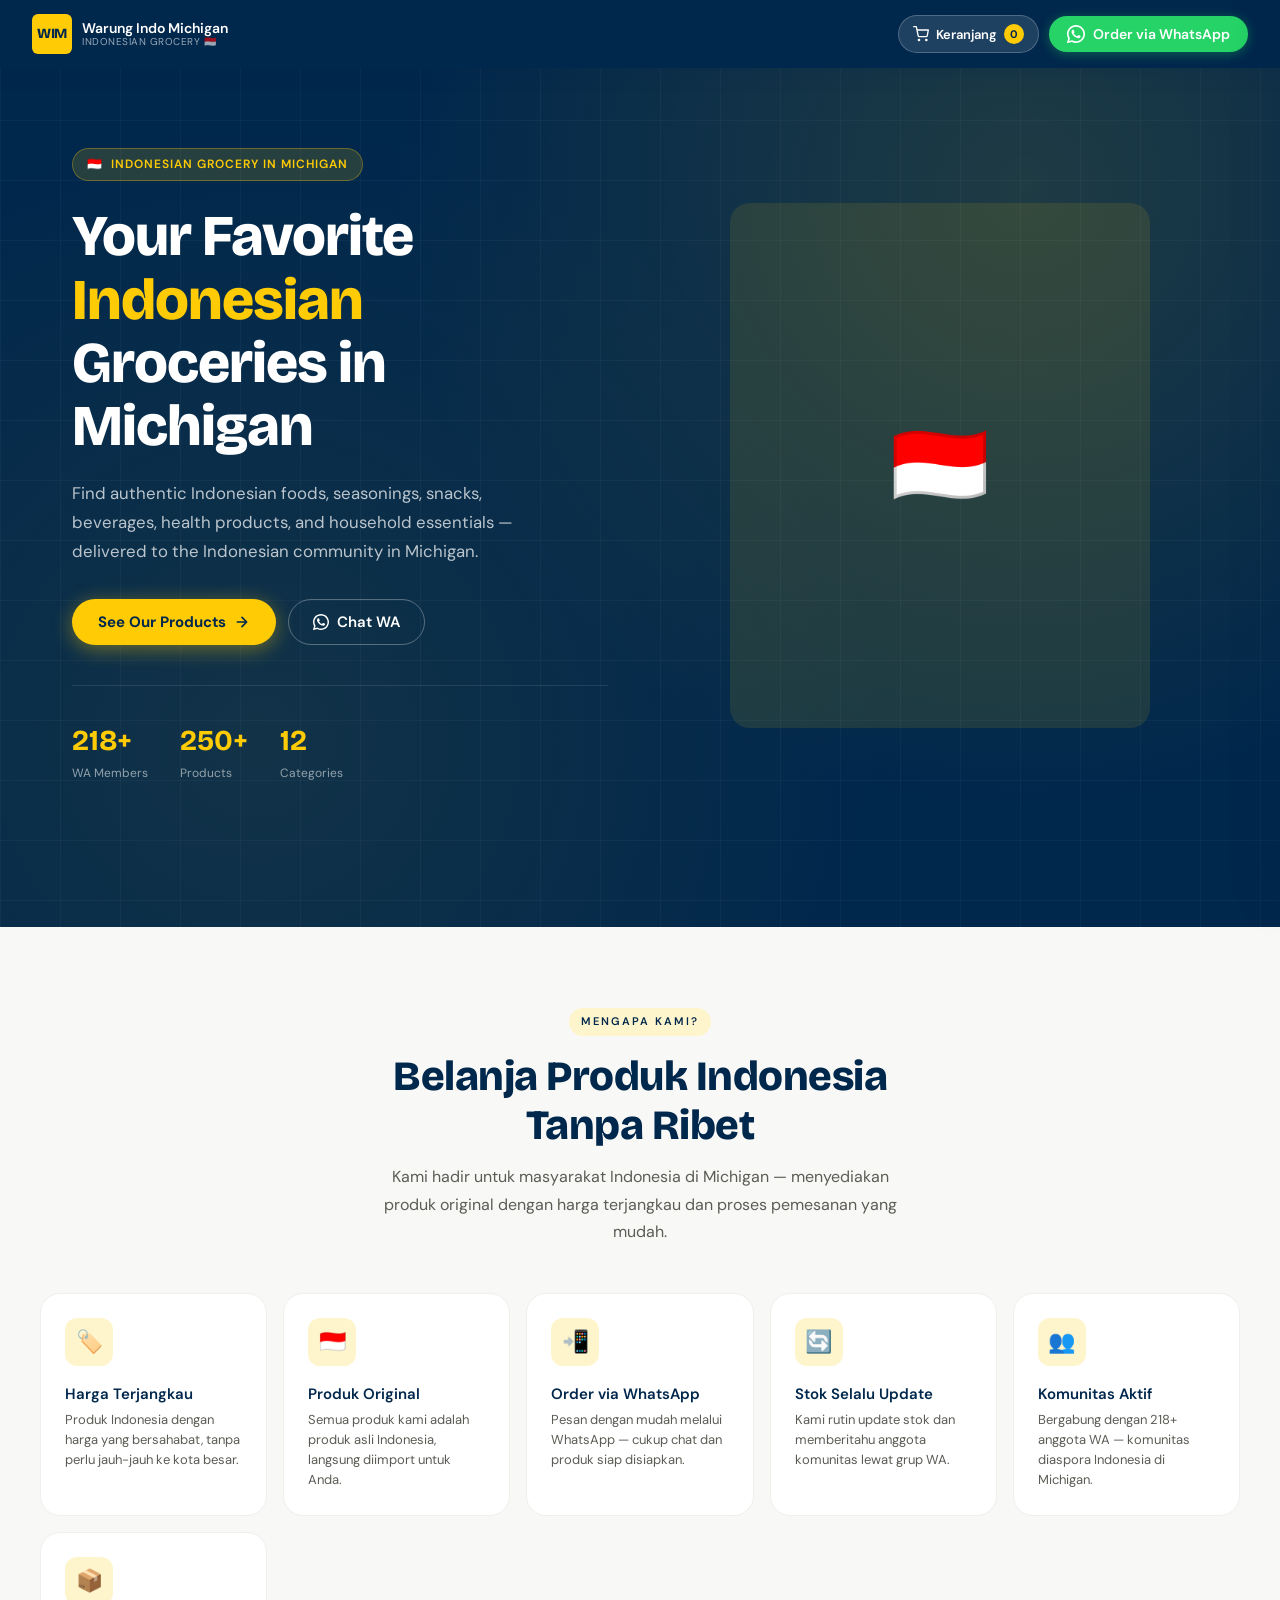
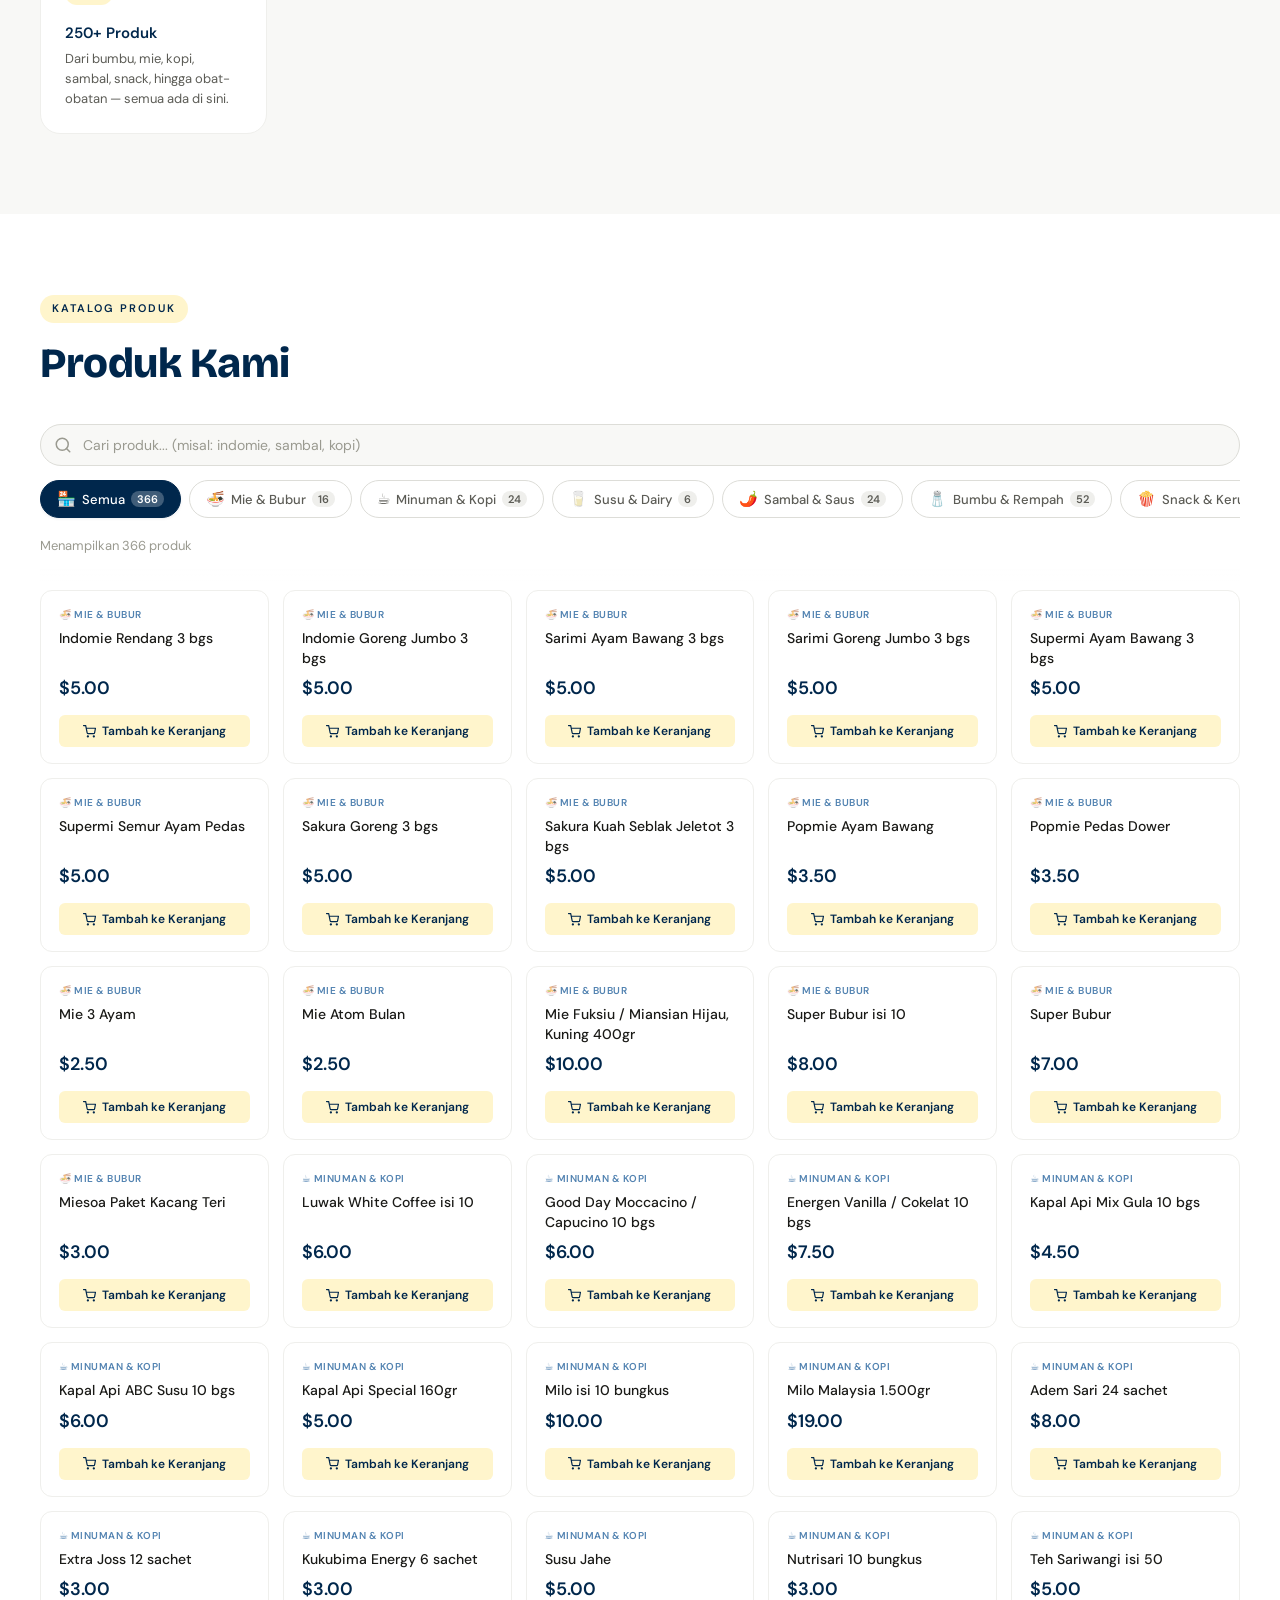
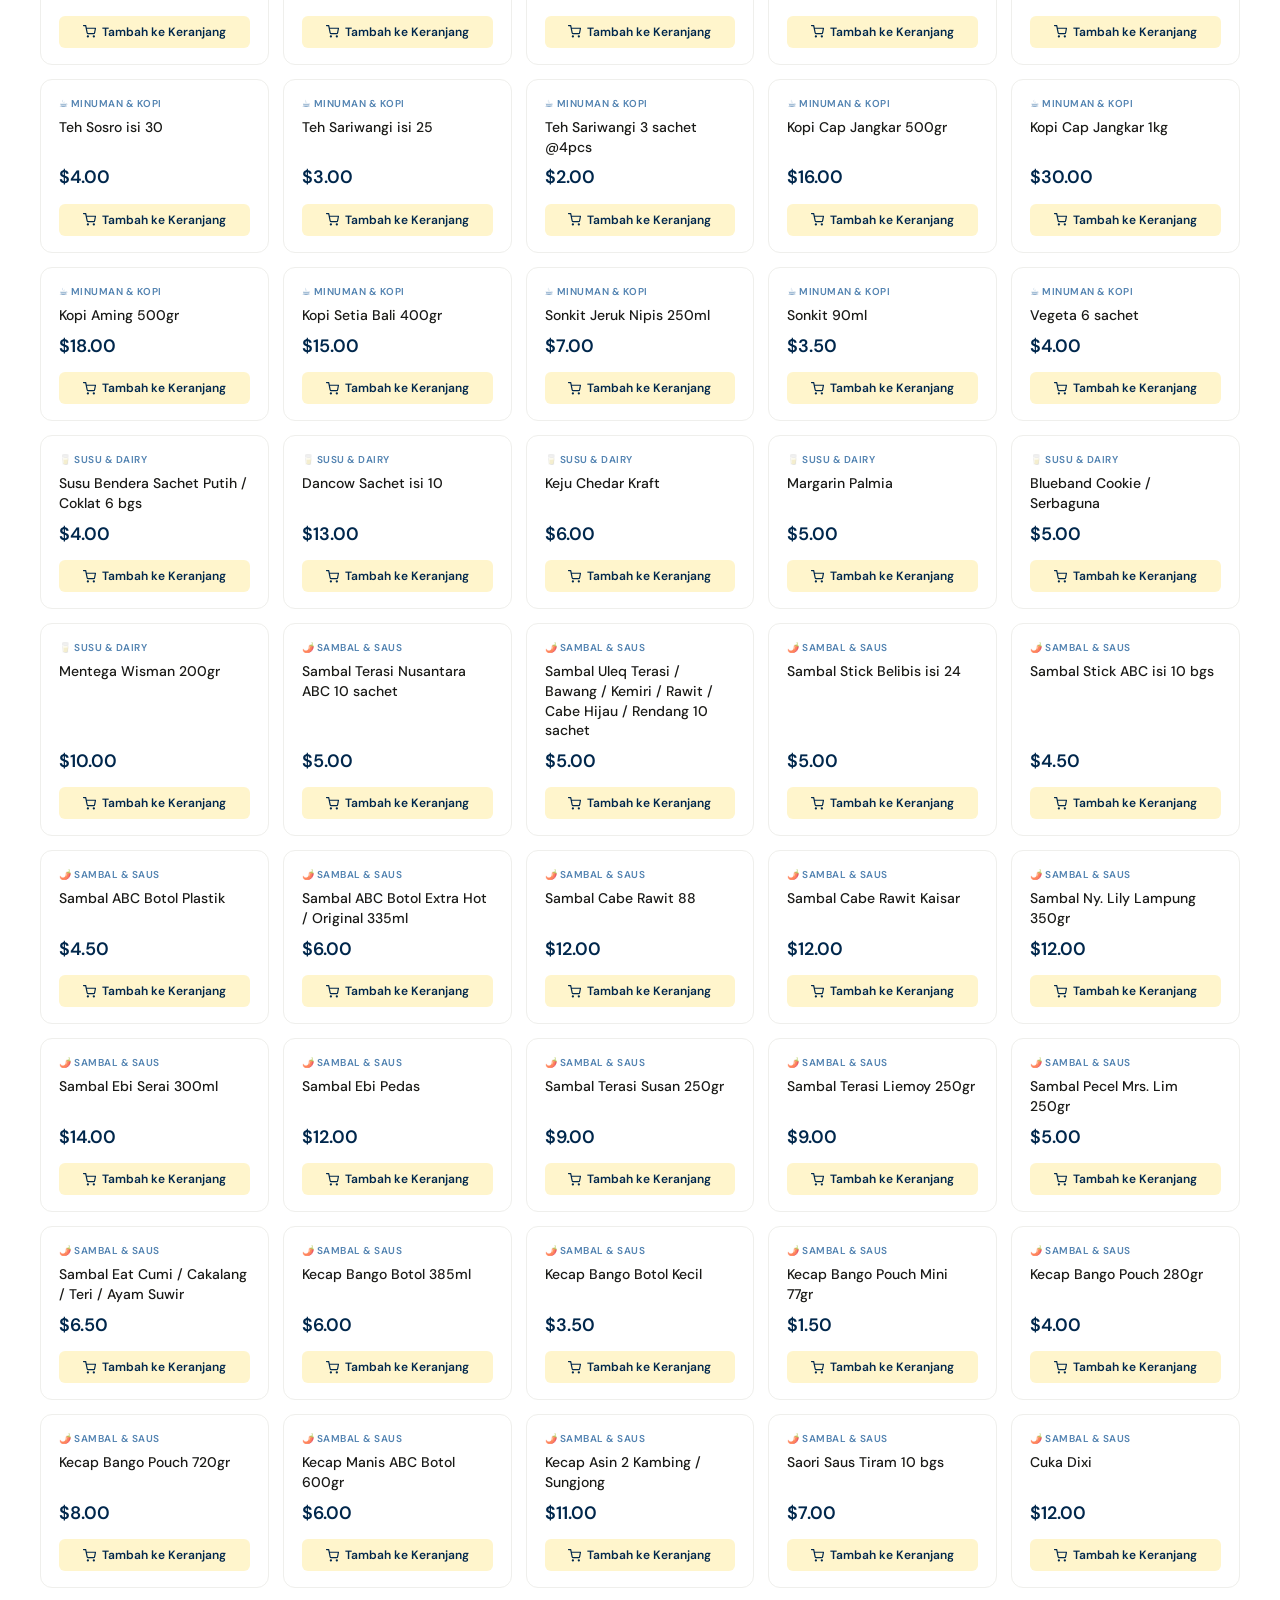
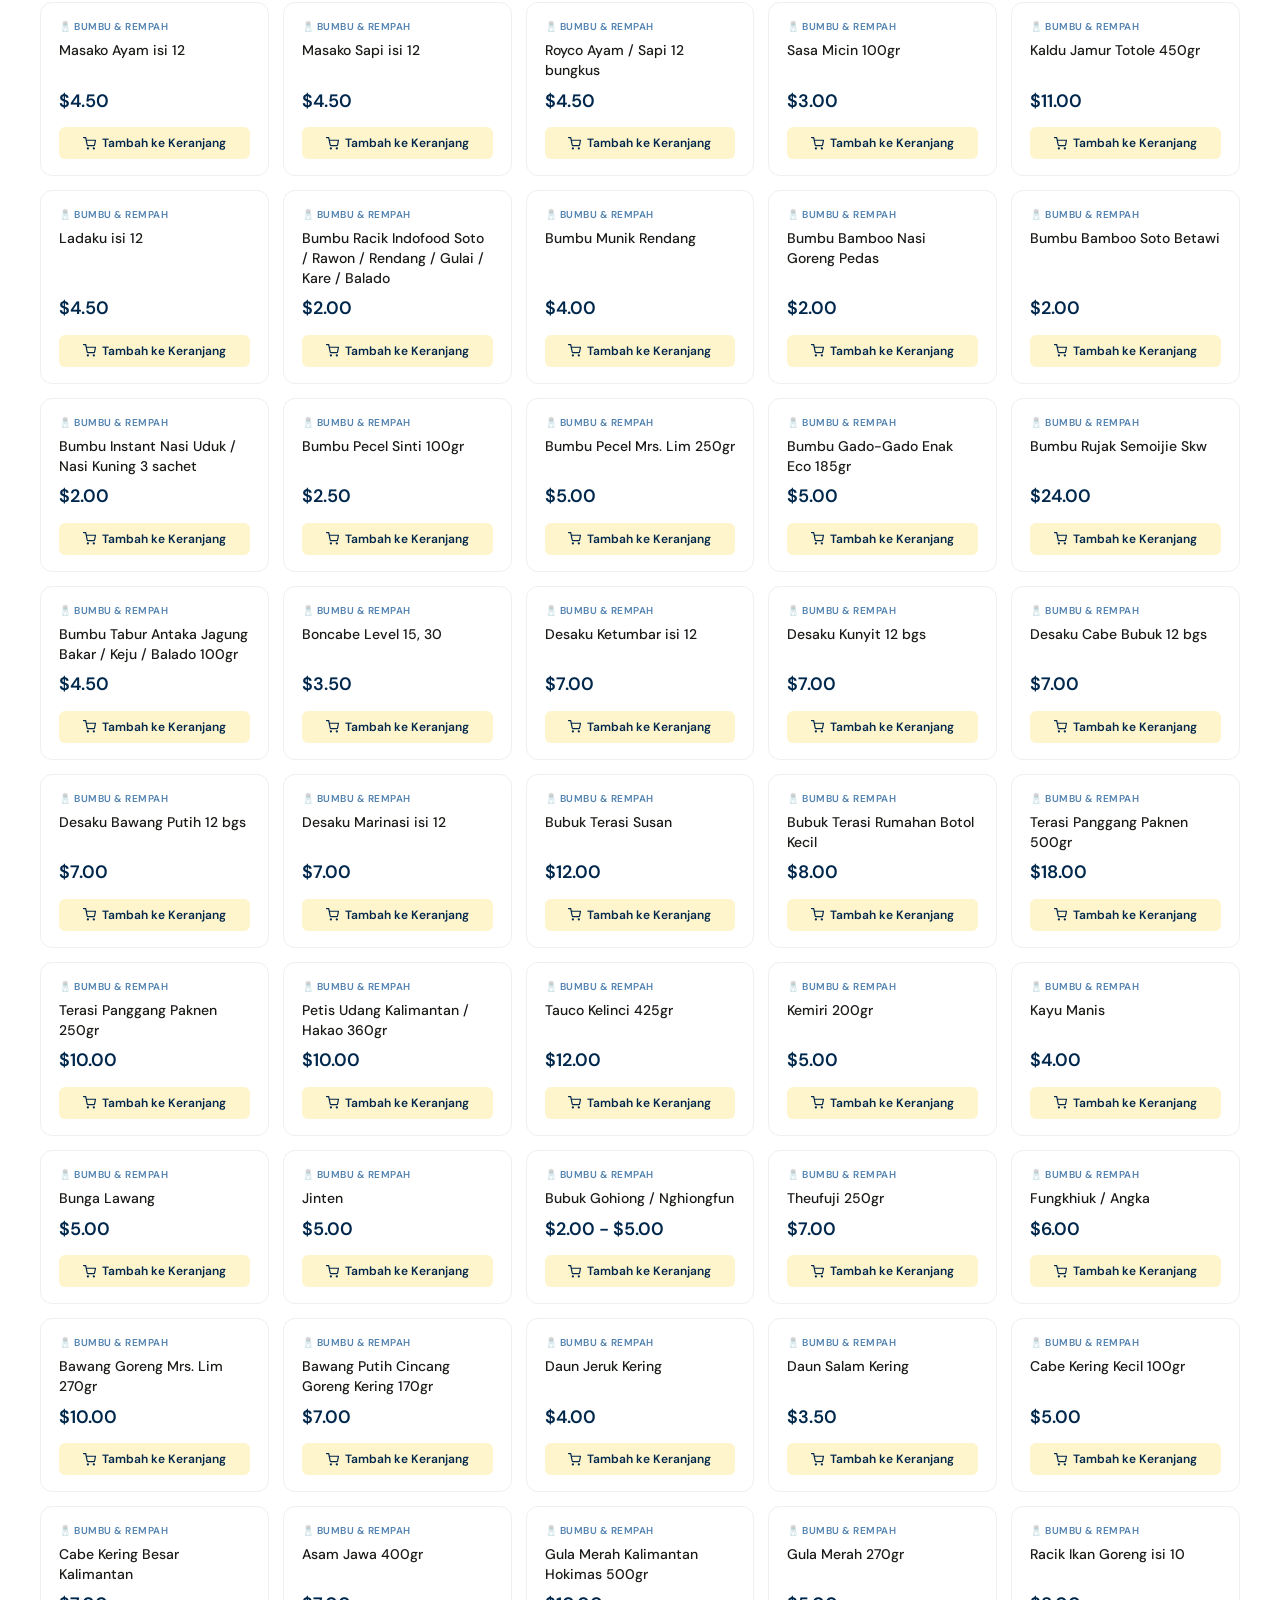
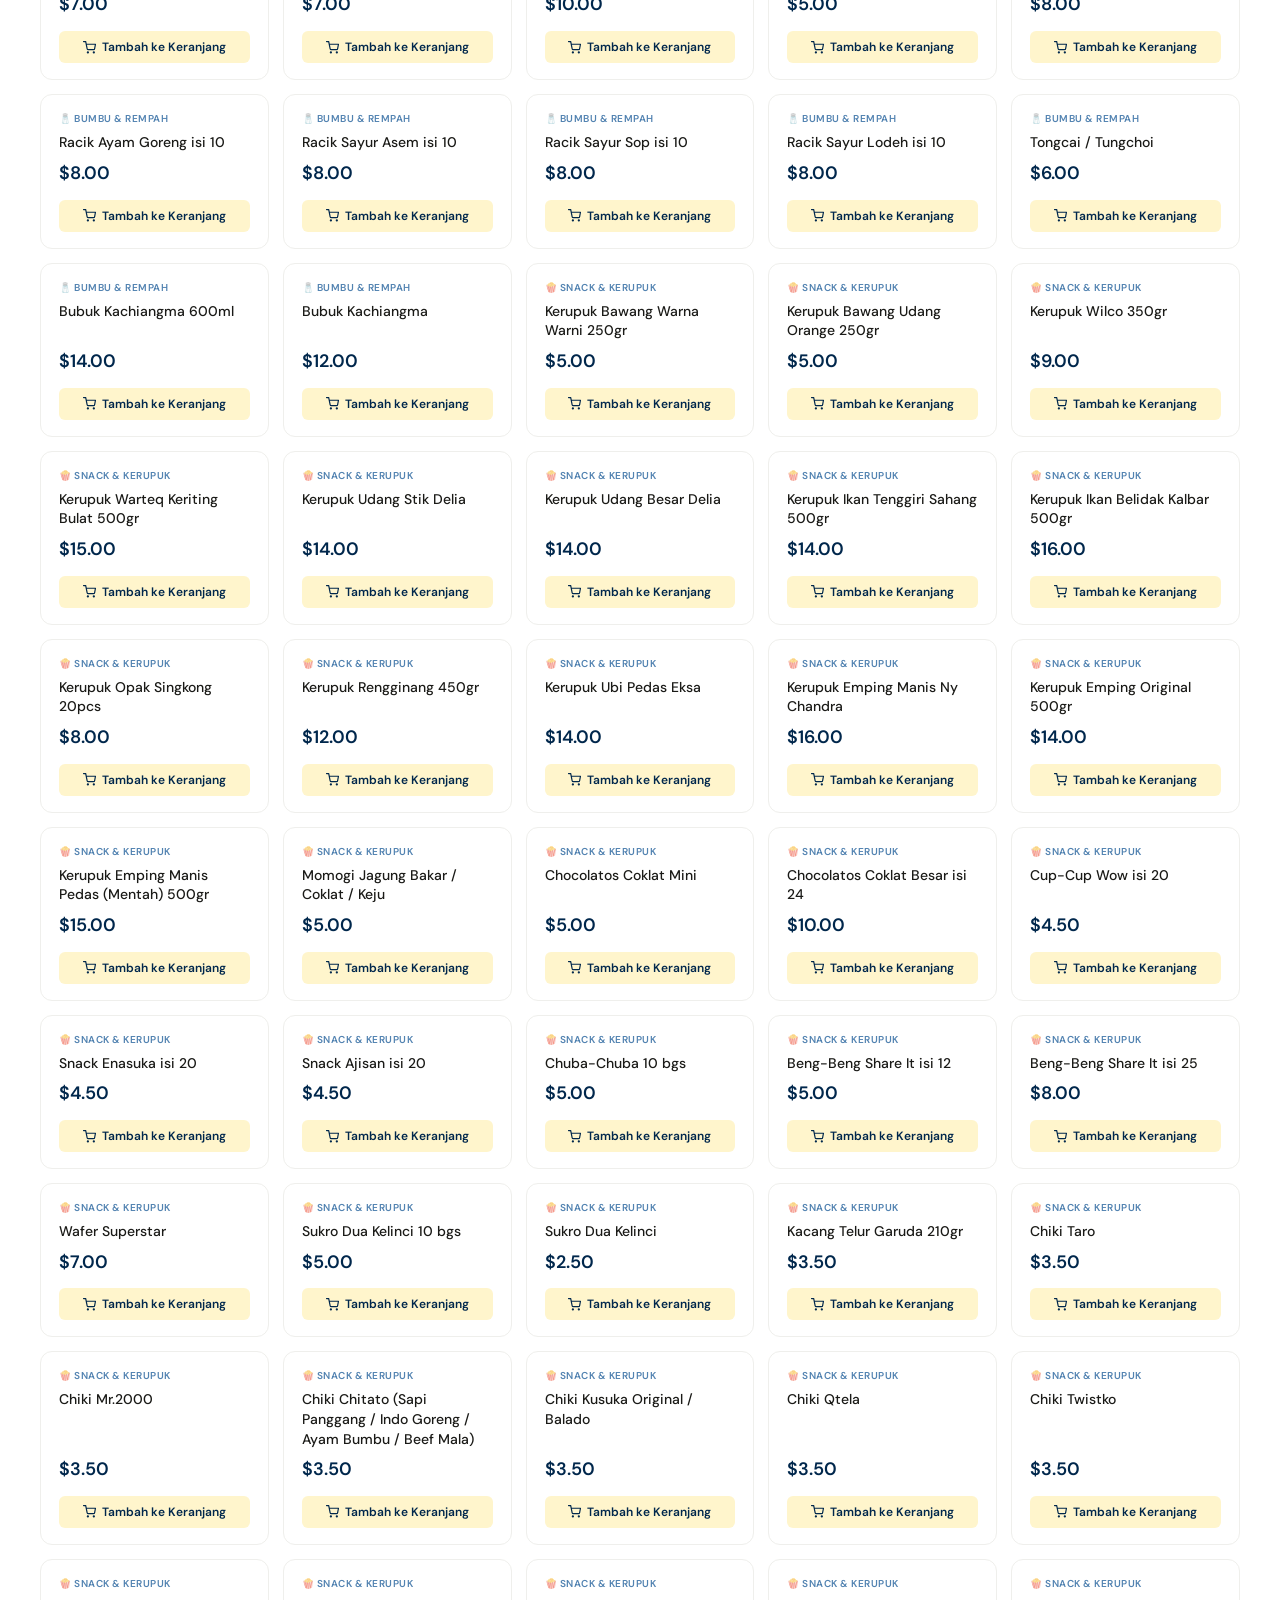
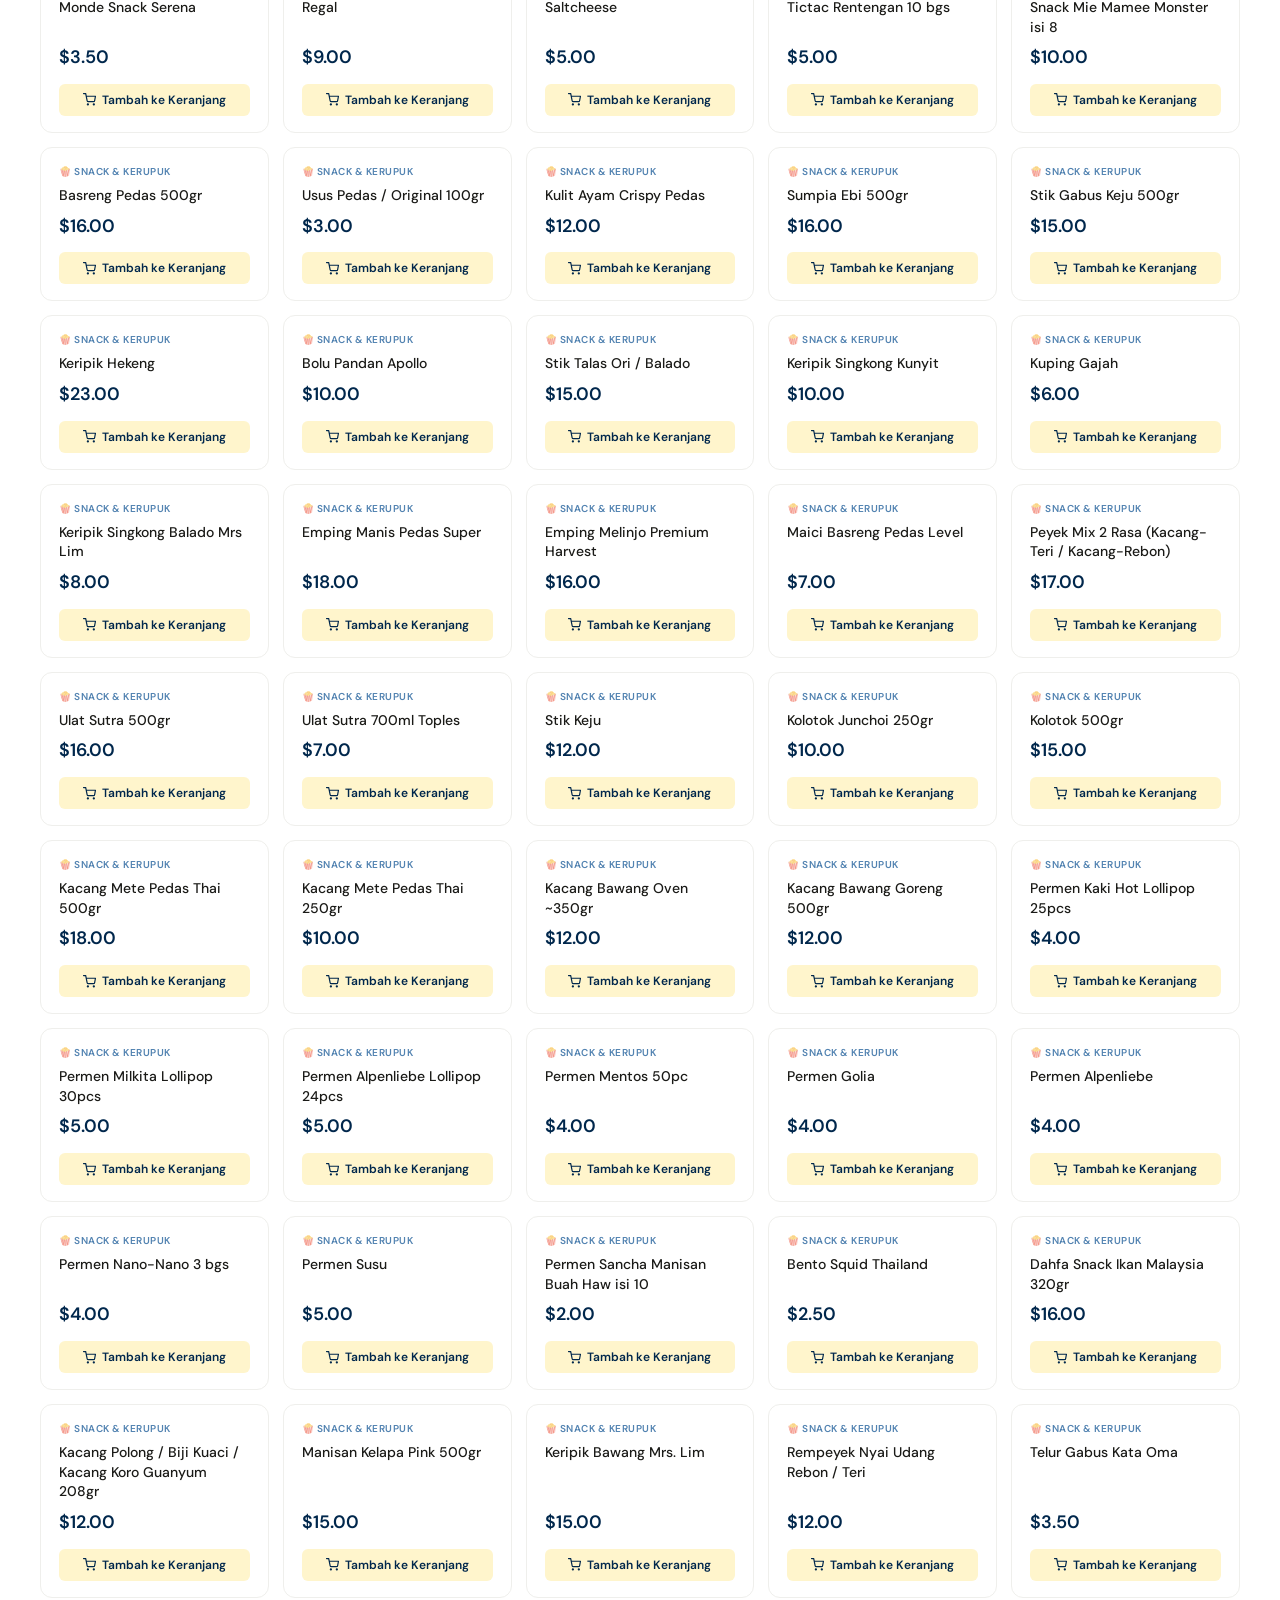
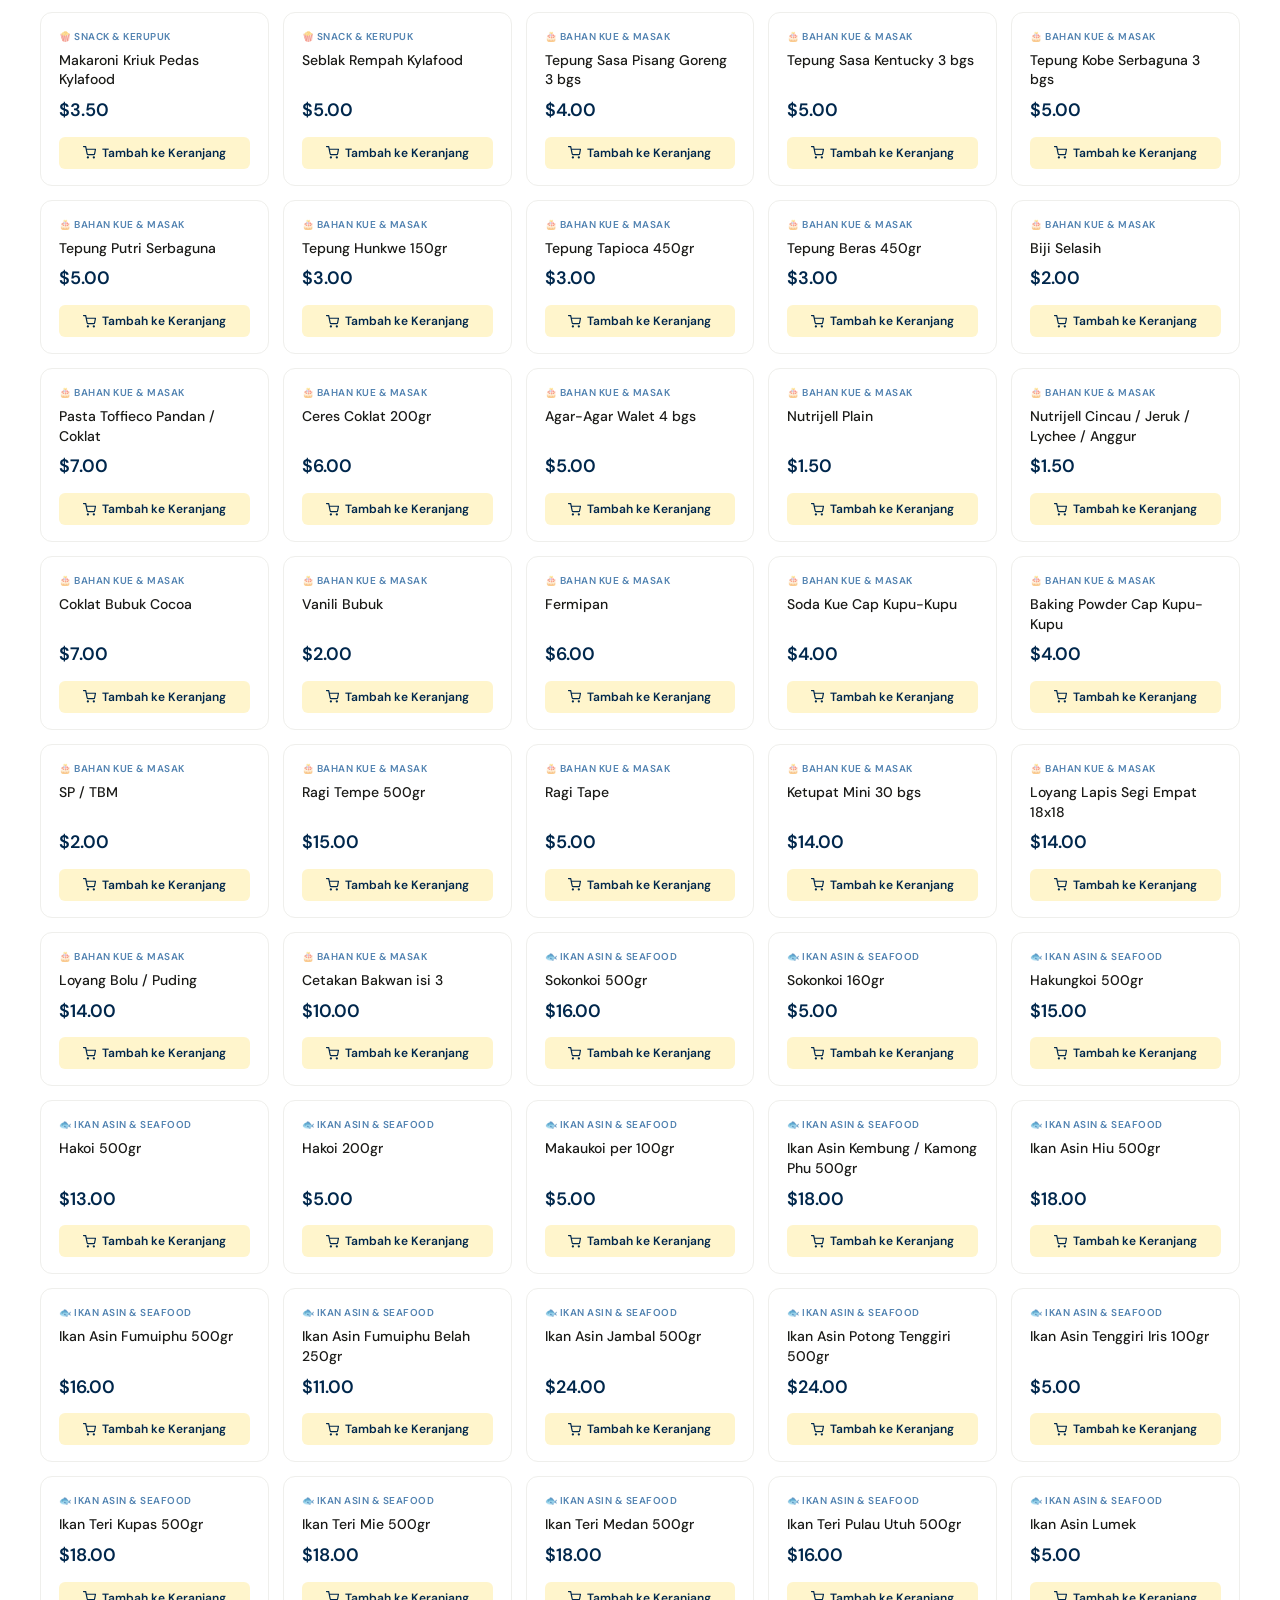
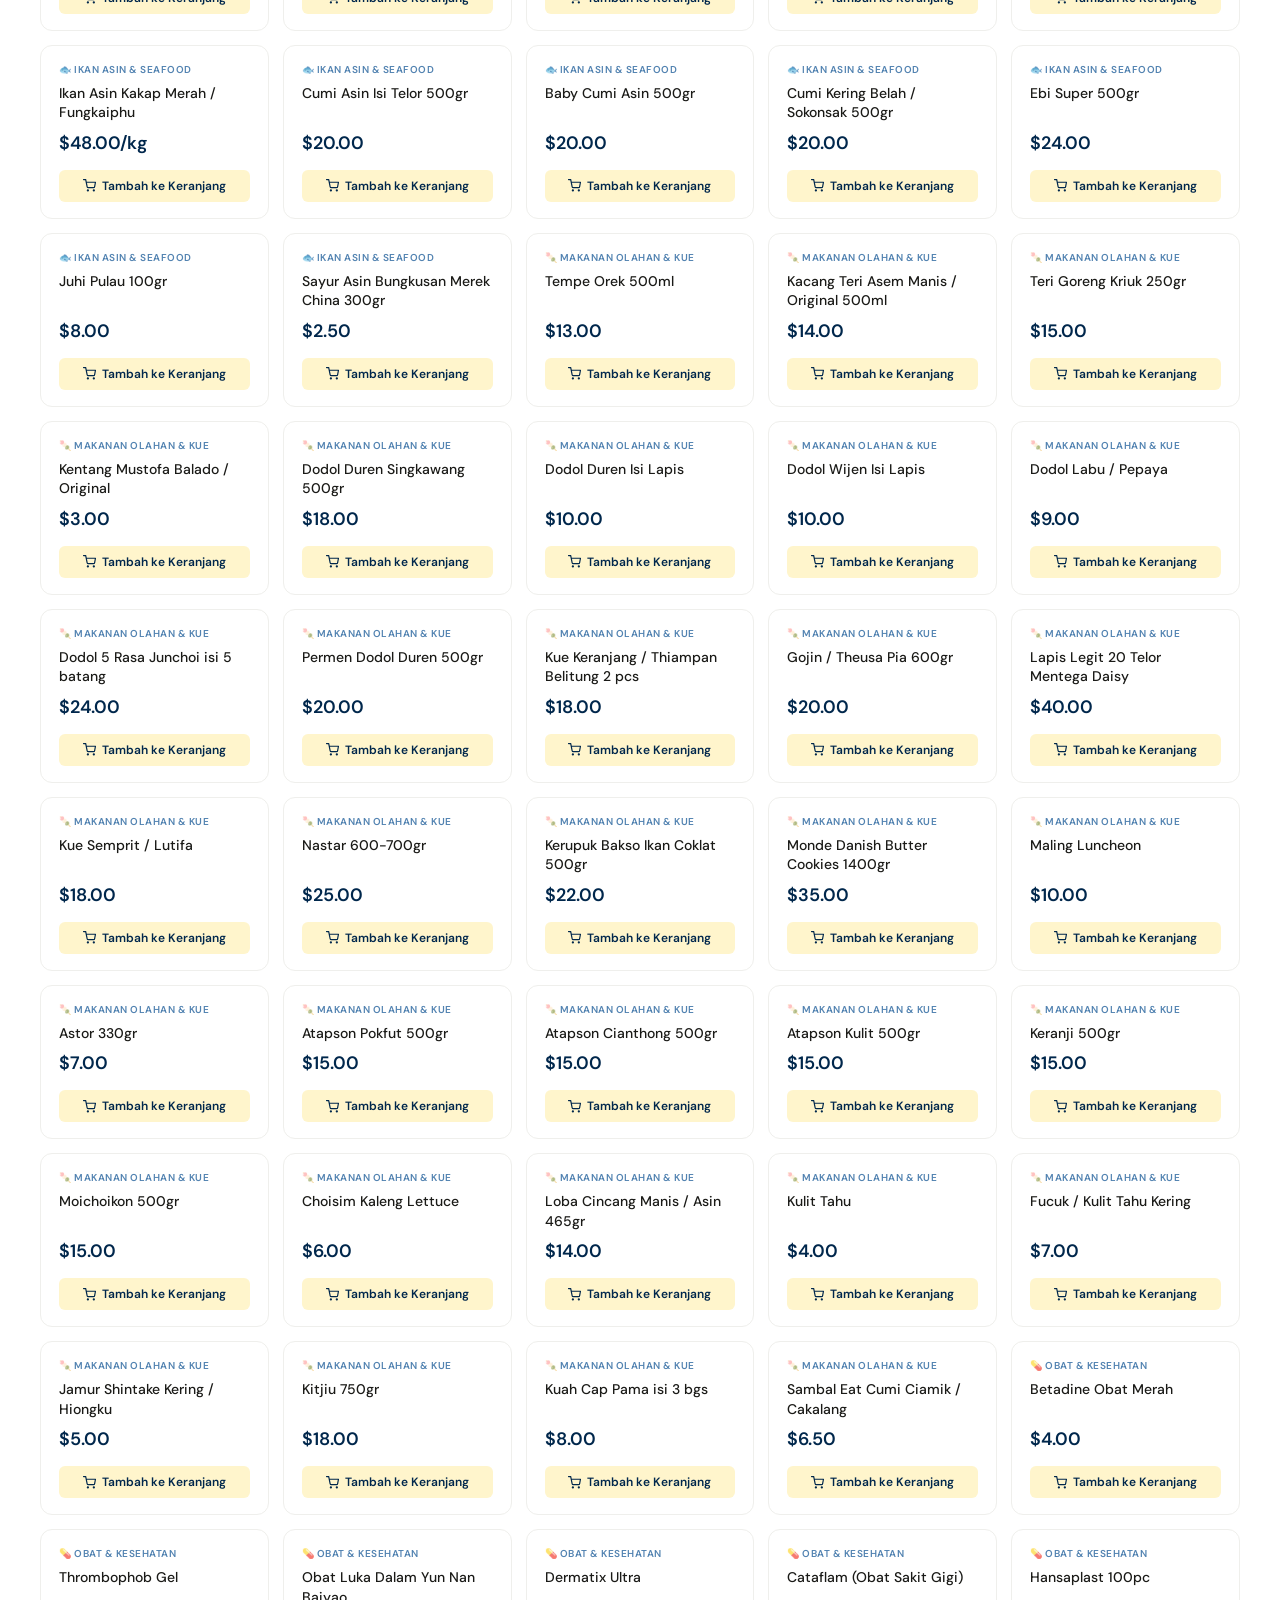
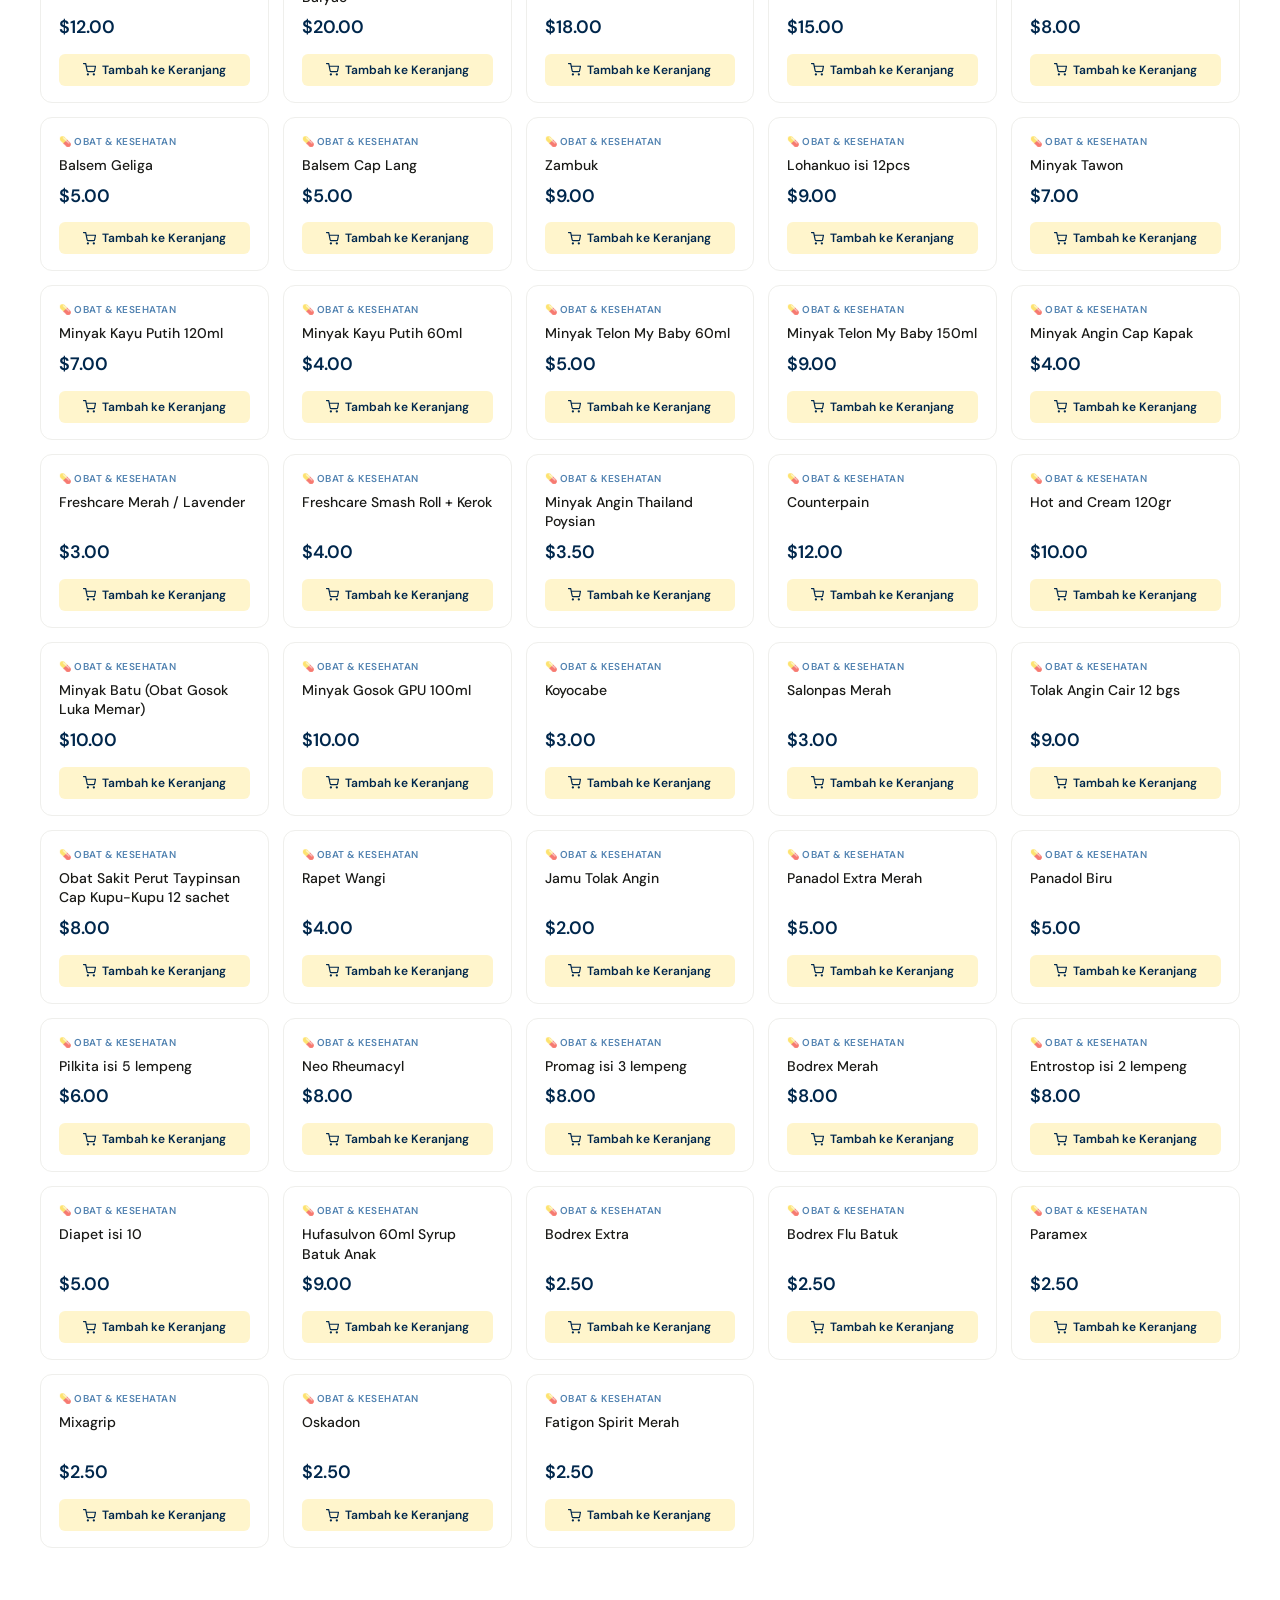
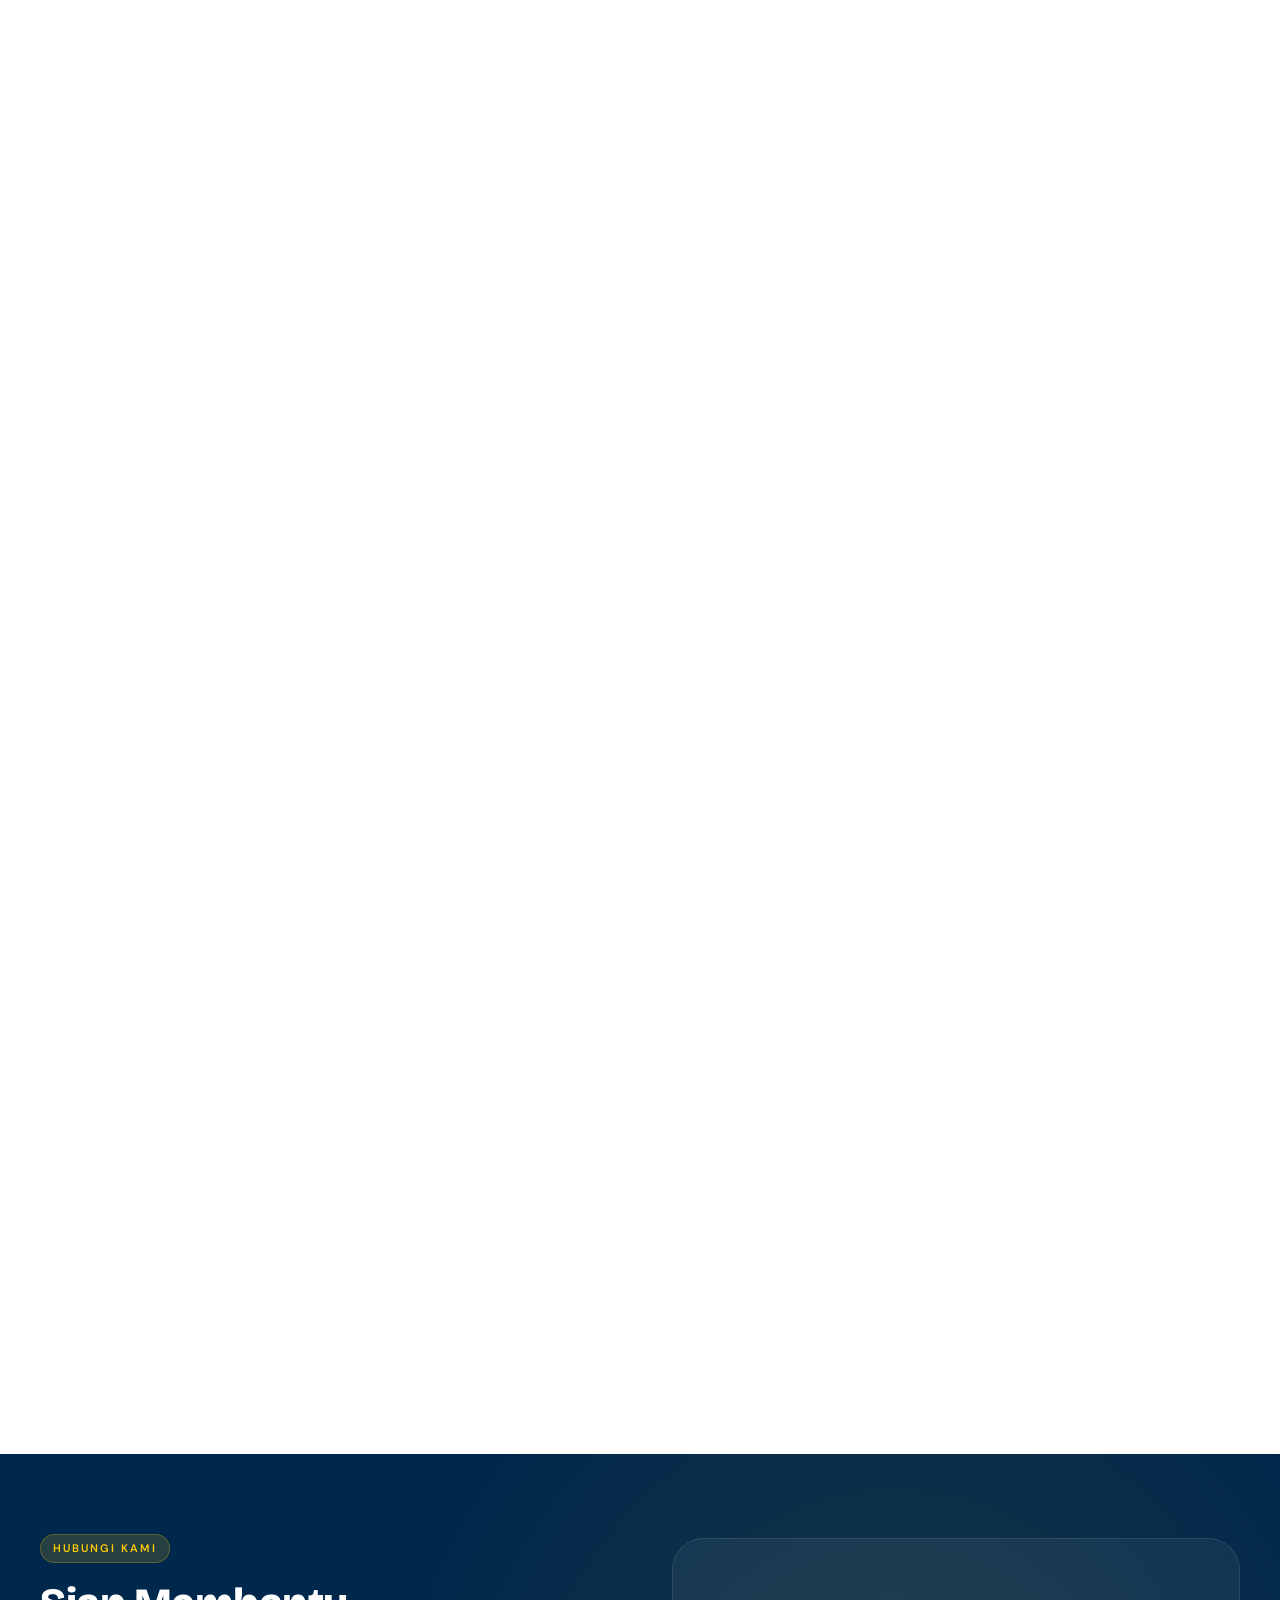
==== commit 98431a4a: "update base url" ====
--- a/index.html
+++ b/index.html
@@ -1,19 +1,22 @@
 <!DOCTYPE html>
 <html lang="id">
+
 <head>
   <meta charset="UTF-8" />
   <meta name="viewport" content="width=device-width, initial-scale=1.0" />
 
   <!-- ═══ PRIMARY META ═══ -->
   <title>Warung Indo Michigan 🇮🇩 — Indonesian Grocery Store</title>
-  <meta name="description" content="Warung Indo Michigan — Toko Bahan Makanan Indonesia di Michigan. Bumbu masak, mie instan, sambal, kecap, kopi, snack, kerupuk, ikan asin, dan produk kesehatan khas Indonesia. Order mudah via WhatsApp." />
-  <meta name="keywords" content="Indonesian grocery Michigan, toko indonesia michigan, bumbu masak indonesia, mie instan indomie, sambal terasi, kecap bango, kopi indonesia, snack indonesia, warung indonesia, asian grocery michigan" />
+  <meta name="description"
+    content="Warung Indo Michigan — Toko Bahan Makanan Indonesia di Michigan. Bumbu masak, mie instan, sambal, kecap, kopi, snack, kerupuk, ikan asin, dan produk kesehatan khas Indonesia. Order mudah via WhatsApp." />
+  <meta name="keywords"
+    content="Indonesian grocery Michigan, toko indonesia michigan, bumbu masak indonesia, mie instan indomie, sambal terasi, kecap bango, kopi indonesia, snack indonesia, warung indonesia, asian grocery michigan" />
   <meta name="author" content="Warung Indo Michigan" />
   <meta name="robots" content="index, follow" />
   <meta name="theme-color" content="#00274C" />
 
   <!-- ═══ CANONICAL (ganti dengan domain Vercel kamu) ═══ -->
-  <link rel="canonical" href="https://warung-indo-michigan.vercel.app/" />
+  <link rel="canonical" href="https://warungindomichigan.vercel.app/" />
 
   <!-- ═══ FAVICON / ICON ═══ -->
   <link rel="icon" type="image/png" href="logo-icon-warungindomichigan.png" />
@@ -25,11 +28,13 @@
   <meta property="og:site_name" content="Warung Indo Michigan" />
   <meta property="og:locale" content="id_ID" />
   <meta property="og:locale:alternate" content="en_US" />
-  <meta property="og:url" content="https://warung-indo-michigan.vercel.app/" />
+  <meta property="og:url" content="https://warungindomichigan.vercel.app/" />
   <meta property="og:title" content="Warung Indo Michigan 🇮🇩 — Your Favorite Indonesian Groceries in Michigan" />
-  <meta property="og:description" content="Find authentic Indonesian foods, seasonings, snacks, beverages, health products, and household essentials delivered to the Indonesian community in Michigan. Order via WhatsApp!" />
-  <meta property="og:image" content="https://warung-indo-michigan.vercel.app/og-image-warungindomichigan.jpg" />
-  <meta property="og:image:secure_url" content="https://warung-indo-michigan.vercel.app/og-image-warungindomichigan.jpg" />
+  <meta property="og:description"
+    content="Find authentic Indonesian foods, seasonings, snacks, beverages, health products, and household essentials delivered to the Indonesian community in Michigan. Order via WhatsApp!" />
+  <meta property="og:image" content="https://warungindomichigan.vercel.app/og-image-warungindomichigan.jpg" />
+  <meta property="og:image:secure_url"
+    content="https://warungindomichigan.vercel.app/og-image-warungindomichigan.jpg" />
   <meta property="og:image:type" content="image/jpeg" />
   <meta property="og:image:width" content="1200" />
   <meta property="og:image:height" content="630" />
@@ -38,8 +43,9 @@
   <!-- ═══ TWITTER / X CARD ═══ -->
   <meta name="twitter:card" content="summary_large_image" />
   <meta name="twitter:title" content="Warung Indo Michigan 🇮🇩 — Indonesian Groceries in Michigan" />
-  <meta name="twitter:description" content="Authentic Indonesian foods, seasonings, snacks & more — delivered to the Indonesian community in Michigan. Order via WhatsApp!" />
-  <meta name="twitter:image" content="https://warung-indo-michigan.vercel.app/og-image-warungindomichigan.jpg" />
+  <meta name="twitter:description"
+    content="Authentic Indonesian foods, seasonings, snacks & more — delivered to the Indonesian community in Michigan. Order via WhatsApp!" />
+  <meta name="twitter:image" content="https://warungindomichigan.vercel.app/og-image-warungindomichigan.jpg" />
   <meta name="twitter:image:alt" content="Warung Indo Michigan — Indonesian Grocery Store" />
 
   <!-- ═══ STRUCTURED DATA (SEO — Google) ═══ -->
@@ -49,8 +55,8 @@
     "@type": "GroceryStore",
     "name": "Warung Indo Michigan",
     "description": "Toko Bahan Makanan Indonesia di Michigan — bumbu masak, mie instan, sambal, kopi, snack, dan produk kesehatan khas Indonesia.",
-    "image": "https://warung-indo-michigan.vercel.app/logo-icon-warungindomichigan.png",
-    "url": "https://warung-indo-michigan.vercel.app/",
+    "image": "https://warungindomichigan.vercel.app/logo-icon-warungindomichigan.png",
+    "url": "https://warungindomichigan.vercel.app/",
     "address": {
       "@type": "PostalAddress",
       "addressRegion": "MI",
@@ -67,410 +73,432 @@
   <!-- Google Fonts -->
   <link rel="preconnect" href="https://fonts.googleapis.com" />
   <link rel="preconnect" href="https://fonts.gstatic.com" crossorigin />
-  <link href="https://fonts.googleapis.com/css2?family=Bricolage+Grotesque:opsz,wght@12..96,400;12..96,500;12..96,600;12..96,700;12..96,800&family=DM+Sans:wght@300;400;500;600&display=swap" rel="stylesheet" />
+  <link
+    href="https://fonts.googleapis.com/css2?family=Bricolage+Grotesque:opsz,wght@12..96,400;12..96,500;12..96,600;12..96,700;12..96,800&family=DM+Sans:wght@300;400;500;600&display=swap"
+    rel="stylesheet" />
 
   <!-- Main Stylesheet -->
   <link rel="stylesheet" href="style.css" />
 </head>
+
 <body>
 
-<!-- ══════════════════════════════════════════
+  <!-- ══════════════════════════════════════════
      NAVBAR
 ══════════════════════════════════════════ -->
-<nav id="navbar" role="navigation" aria-label="Main navigation">
-  <a class="nav-logo" href="#" aria-label="Warung Indo Michigan — Home">
-    <!-- Logo Badge -->
-    <div class="logo-badge" aria-hidden="true">WIM</div>
-    <div class="logo-text">
-      <span class="brand">Warung Indo Michigan</span>
-      <span class="sub">Indonesian Grocery 🇮🇩</span>
-    </div>
-  </a>
-
-  <div class="nav-right">
-    <!-- Cart Button -->
-    <button class="nav-cart-btn" id="nav-cart-btn" onclick="openCart()" aria-label="Buka keranjang belanja">
-      <svg viewBox="0 0 24 24" fill="none" stroke="currentColor" stroke-width="2" stroke-linecap="round" stroke-linejoin="round" aria-hidden="true">
-        <circle cx="9" cy="21" r="1"/><circle cx="20" cy="21" r="1"/>
-        <path d="M1 1h4l2.68 13.39a2 2 0 0 0 2 1.61h9.72a2 2 0 0 0 2-1.61L23 6H6"/>
-      </svg>
-      <span class="nav-cart-label">Keranjang</span>
-      <span class="nav-cart-badge" id="nav-cart-badge" aria-live="polite">0</span>
-    </button>
-
-    <!-- WhatsApp Button -->
-    <button class="nav-wa-btn" onclick="openWAOrder()" aria-label="Order via WhatsApp">
-      <svg viewBox="0 0 24 24" fill="currentColor" aria-hidden="true">
-        <path d="M17.472 14.382c-.297-.149-1.758-.867-2.03-.967-.273-.099-.471-.148-.67.15-.197.297-.767.966-.94 1.164-.173.199-.347.223-.644.075-.297-.15-1.255-.463-2.39-1.475-.883-.788-1.48-1.761-1.653-2.059-.173-.297-.018-.458.13-.606.134-.133.298-.347.446-.52.149-.174.198-.298.298-.497.099-.198.05-.371-.025-.52-.075-.149-.669-1.612-.916-2.207-.242-.579-.487-.5-.669-.51-.173-.008-.371-.01-.57-.01-.198 0-.52.074-.792.372-.272.297-1.04 1.016-1.04 2.479 0 1.462 1.065 2.875 1.213 3.074.149.198 2.096 3.2 5.077 4.487.709.306 1.262.489 1.694.625.712.227 1.36.195 1.871.118.571-.085 1.758-.719 2.006-1.413.248-.694.248-1.289.173-1.413-.074-.124-.272-.198-.57-.347z"/>
-        <path d="M12 0C5.373 0 0 5.373 0 12c0 2.123.55 4.116 1.516 5.849L.057 23.454a.5.5 0 0 0 .617.619l5.7-1.496A11.95 11.95 0 0 0 12 24c6.627 0 12-5.373 12-12S18.627 0 12 0zm0 21.818a9.806 9.806 0 0 1-4.99-1.365l-.357-.213-3.706.973.988-3.618-.233-.372A9.784 9.784 0 0 1 2.182 12C2.182 6.57 6.57 2.182 12 2.182c5.43 0 9.818 4.388 9.818 9.818 0 5.43-4.388 9.818-9.818 9.818z"/>
-      </svg>
-      Order via WhatsApp
-    </button>
+  <nav id="navbar" role="navigation" aria-label="Main navigation">
+    <a class="nav-logo" href="#" aria-label="Warung Indo Michigan — Home">
+      <!-- Logo Badge -->
+      <div class="logo-badge" aria-hidden="true">WIM</div>
+      <div class="logo-text">
+        <span class="brand">Warung Indo Michigan</span>
+        <span class="sub">Indonesian Grocery 🇮🇩</span>
+      </div>
+    </a>
+
+    <div class="nav-right">
+      <!-- Cart Button -->
+      <button class="nav-cart-btn" id="nav-cart-btn" onclick="openCart()" aria-label="Buka keranjang belanja">
+        <svg viewBox="0 0 24 24" fill="none" stroke="currentColor" stroke-width="2" stroke-linecap="round"
+          stroke-linejoin="round" aria-hidden="true">
+          <circle cx="9" cy="21" r="1" />
+          <circle cx="20" cy="21" r="1" />
+          <path d="M1 1h4l2.68 13.39a2 2 0 0 0 2 1.61h9.72a2 2 0 0 0 2-1.61L23 6H6" />
+        </svg>
+        <span class="nav-cart-label">Keranjang</span>
+        <span class="nav-cart-badge" id="nav-cart-badge" aria-live="polite">0</span>
+      </button>
+
+      <!-- WhatsApp Button -->
+      <button class="nav-wa-btn" onclick="openWAOrder()" aria-label="Order via WhatsApp">
+        <svg viewBox="0 0 24 24" fill="currentColor" aria-hidden="true">
+          <path
+            d="M17.472 14.382c-.297-.149-1.758-.867-2.03-.967-.273-.099-.471-.148-.67.15-.197.297-.767.966-.94 1.164-.173.199-.347.223-.644.075-.297-.15-1.255-.463-2.39-1.475-.883-.788-1.48-1.761-1.653-2.059-.173-.297-.018-.458.13-.606.134-.133.298-.347.446-.52.149-.174.198-.298.298-.497.099-.198.05-.371-.025-.52-.075-.149-.669-1.612-.916-2.207-.242-.579-.487-.5-.669-.51-.173-.008-.371-.01-.57-.01-.198 0-.52.074-.792.372-.272.297-1.04 1.016-1.04 2.479 0 1.462 1.065 2.875 1.213 3.074.149.198 2.096 3.2 5.077 4.487.709.306 1.262.489 1.694.625.712.227 1.36.195 1.871.118.571-.085 1.758-.719 2.006-1.413.248-.694.248-1.289.173-1.413-.074-.124-.272-.198-.57-.347z" />
+          <path
+            d="M12 0C5.373 0 0 5.373 0 12c0 2.123.55 4.116 1.516 5.849L.057 23.454a.5.5 0 0 0 .617.619l5.7-1.496A11.95 11.95 0 0 0 12 24c6.627 0 12-5.373 12-12S18.627 0 12 0zm0 21.818a9.806 9.806 0 0 1-4.99-1.365l-.357-.213-3.706.973.988-3.618-.233-.372A9.784 9.784 0 0 1 2.182 12C2.182 6.57 6.57 2.182 12 2.182c5.43 0 9.818 4.388 9.818 9.818 0 5.43-4.388 9.818-9.818 9.818z" />
+        </svg>
+        Order via WhatsApp
+      </button>
+    </div>
+  </nav>
+
+  <!-- ══════════════════════════════════════════
+     HERO
+══════════════════════════════════════════ -->
+  <section id="hero" aria-label="Hero">
+    <div class="hero-bg-pattern" aria-hidden="true"></div>
+    <div class="hero-grid-lines" aria-hidden="true"></div>
+
+    <div class="hero-content">
+      <!-- Left: text -->
+      <div class="hero-text">
+        <div class="hero-badge">
+          🇮🇩 &nbsp;Indonesian Grocery in Michigan
+        </div>
+
+        <h1 class="hero-title">
+          Your Favorite<br>
+          <span>Indonesian</span><br>
+          Groceries in Michigan
+        </h1>
+
+        <p class="hero-desc">
+          Find authentic Indonesian foods, seasonings, snacks, beverages, health products, and household essentials —
+          delivered to the Indonesian community in Michigan.
+        </p>
+
+        <div class="hero-cta-group">
+          <button class="btn-primary" id="hero-cta">
+            See Our Products
+            <svg width="16" height="16" viewBox="0 0 24 24" fill="none" stroke="currentColor" stroke-width="2.5"
+              stroke-linecap="round" stroke-linejoin="round" aria-hidden="true">
+              <path d="M5 12h14M12 5l7 7-7 7" />
+            </svg>
+          </button>
+          <button class="btn-outline" onclick="openWAOrder()">
+            <svg width="16" height="16" viewBox="0 0 24 24" fill="currentColor" aria-hidden="true">
+              <path
+                d="M17.472 14.382c-.297-.149-1.758-.867-2.03-.967-.273-.099-.471-.148-.67.15-.197.297-.767.966-.94 1.164-.173.199-.347.223-.644.075-.297-.15-1.255-.463-2.39-1.475-.883-.788-1.48-1.761-1.653-2.059-.173-.297-.018-.458.13-.606.134-.133.298-.347.446-.52.149-.174.198-.298.298-.497.099-.198.05-.371-.025-.52-.075-.149-.669-1.612-.916-2.207-.242-.579-.487-.5-.669-.51-.173-.008-.371-.01-.57-.01-.198 0-.52.074-.792.372-.272.297-1.04 1.016-1.04 2.479 0 1.462 1.065 2.875 1.213 3.074.149.198 2.096 3.2 5.077 4.487.709.306 1.262.489 1.694.625.712.227 1.36.195 1.871.118.571-.085 1.758-.719 2.006-1.413.248-.694.248-1.289.173-1.413-.074-.124-.272-.198-.57-.347z" />
+              <path
+                d="M12 0C5.373 0 0 5.373 0 12c0 2.123.55 4.116 1.516 5.849L.057 23.454a.5.5 0 0 0 .617.619l5.7-1.496A11.95 11.95 0 0 0 12 24c6.627 0 12-5.373 12-12S18.627 0 12 0zm0 21.818a9.806 9.806 0 0 1-4.99-1.365l-.357-.213-3.706.973.988-3.618-.233-.372A9.784 9.784 0 0 1 2.182 12C2.182 6.57 6.57 2.182 12 2.182c5.43 0 9.818 4.388 9.818 9.818 0 5.43-4.388 9.818-9.818 9.818z" />
+            </svg>
+            Chat WA
+          </button>
+        </div>
+
+        <div class="hero-stats">
+          <div class="stat-item">
+            <span class="stat-num">218+</span>
+            <span class="stat-label">WA Members</span>
+          </div>
+          <div class="stat-item">
+            <span class="stat-num">250+</span>
+            <span class="stat-label">Products</span>
+          </div>
+          <div class="stat-item">
+            <span class="stat-num">12</span>
+            <span class="stat-label">Categories</span>
+          </div>
+        </div>
+      </div>
+
+      <!-- Right: visual -->
+      <div class="hero-visual" aria-hidden="true">
+        <div class="hero-img-wrap">
+          <!-- Using an illustration placeholder — replace src with real photo -->
+          <img src="https://images.unsplash.com/photo-1609501676725-7186f017a4b7?w=600&q=80&fit=crop"
+            alt="Indonesian grocery products" loading="eager"
+            onerror="this.parentElement.innerHTML='<div style=\'width:100%;aspect-ratio:4/5;background:rgba(255,203,5,0.1);border-radius:20px;display:flex;align-items:center;justify-content:center;font-size:5rem\'>🇮🇩</div>'" />
+
+          <!-- Floating cards -->
+          <div class="hero-floating-card card-1">
+            <div class="card-icon">📦</div>
+            <div class="card-text">
+              <strong>250+ Products</strong>
+              <span>always in stock</span>
+            </div>
+          </div>
+          <div class="hero-floating-card card-2">
+            <div class="card-icon">✅</div>
+            <div class="card-text">
+              <strong>Original Import</strong>
+              <span>from Indonesia</span>
+            </div>
+          </div>
+        </div>
+      </div>
+    </div>
+  </section>
+
+  <!-- ══════════════════════════════════════════
+     WHY US
+══════════════════════════════════════════ -->
+  <section id="why-us" aria-label="Why choose us">
+    <div class="section-inner">
+      <div class="fade-up" style="text-align:center; margin-bottom:0;">
+        <span class="section-label">Mengapa Kami?</span>
+        <h2 class="section-title" style="text-align:center;">Belanja Produk Indonesia<br>Tanpa Ribet</h2>
+        <p class="section-desc" style="text-align:center; margin:0 auto;">
+          Kami hadir untuk masyarakat Indonesia di Michigan — menyediakan produk original dengan harga terjangkau dan
+          proses pemesanan yang mudah.
+        </p>
+      </div>
+
+      <div class="features-grid" style="margin-top:3rem;">
+        <div class="feature-card fade-up" style="transition-delay:0.05s">
+          <div class="feature-icon">🏷️</div>
+          <h3>Harga Terjangkau</h3>
+          <p>Produk Indonesia dengan harga yang bersahabat, tanpa perlu jauh-jauh ke kota besar.</p>
+        </div>
+        <div class="feature-card fade-up" style="transition-delay:0.1s">
+          <div class="feature-icon">🇮🇩</div>
+          <h3>Produk Original</h3>
+          <p>Semua produk kami adalah produk asli Indonesia, langsung diimport untuk Anda.</p>
+        </div>
+        <div class="feature-card fade-up" style="transition-delay:0.15s">
+          <div class="feature-icon">📲</div>
+          <h3>Order via WhatsApp</h3>
+          <p>Pesan dengan mudah melalui WhatsApp — cukup chat dan produk siap disiapkan.</p>
+        </div>
+        <div class="feature-card fade-up" style="transition-delay:0.2s">
+          <div class="feature-icon">🔄</div>
+          <h3>Stok Selalu Update</h3>
+          <p>Kami rutin update stok dan memberitahu anggota komunitas lewat grup WA.</p>
+        </div>
+        <div class="feature-card fade-up" style="transition-delay:0.25s">
+          <div class="feature-icon">👥</div>
+          <h3>Komunitas Aktif</h3>
+          <p>Bergabung dengan 218+ anggota WA — komunitas diaspora Indonesia di Michigan.</p>
+        </div>
+        <div class="feature-card fade-up" style="transition-delay:0.3s">
+          <div class="feature-icon">📦</div>
+          <h3>250+ Produk</h3>
+          <p>Dari bumbu, mie, kopi, sambal, snack, hingga obat-obatan — semua ada di sini.</p>
+        </div>
+      </div>
+    </div>
+  </section>
+
+  <!-- ══════════════════════════════════════════
+     PRODUCTS
+══════════════════════════════════════════ -->
+  <section id="products" aria-label="Product catalog">
+    <div class="section-inner">
+
+      <!-- Title (not sticky) -->
+      <div class="products-title fade-up">
+        <span class="section-label">Katalog Produk</span>
+        <h2 class="section-title">Produk Kami</h2>
+      </div>
+
+      <!-- STICKY TOOLBAR: search + category pills + results info -->
+      <div class="products-toolbar" id="products-toolbar">
+        <!-- Search -->
+        <div class="search-wrap" role="search">
+          <svg viewBox="0 0 24 24" fill="none" stroke="currentColor" stroke-width="2" stroke-linecap="round"
+            stroke-linejoin="round" aria-hidden="true">
+            <circle cx="11" cy="11" r="8" />
+            <path d="m21 21-4.35-4.35" />
+          </svg>
+          <input type="search" id="search-input" placeholder="Cari produk... (misal: indomie, sambal, kopi)"
+            aria-label="Cari produk" autocomplete="off" spellcheck="false" />
+        </div>
+
+        <!-- Category pills -->
+        <div class="category-scroll">
+          <div class="category-pills" id="category-pills" role="list" aria-label="Filter kategori">
+            <!-- Built by JS -->
+            <div class="skeleton skeleton-line" style="width:80px;height:36px;border-radius:99px;flex-shrink:0"></div>
+            <div class="skeleton skeleton-line" style="width:120px;height:36px;border-radius:99px;flex-shrink:0"></div>
+            <div class="skeleton skeleton-line" style="width:100px;height:36px;border-radius:99px;flex-shrink:0"></div>
+            <div class="skeleton skeleton-line" style="width:90px;height:36px;border-radius:99px;flex-shrink:0"></div>
+            <div class="skeleton skeleton-line" style="width:110px;height:36px;border-radius:99px;flex-shrink:0"></div>
+          </div>
+        </div>
+
+        <!-- Results info -->
+        <p id="results-info" aria-live="polite"></p>
+      </div>
+
+      <!-- Product grid (scrolls underneath) -->
+      <div id="product-grid" role="list" aria-label="Daftar produk">
+        <!-- Populated by JS -->
+      </div>
+
+    </div>
+  </section>
+
+  <!-- ══════════════════════════════════════════
+     CONTACT / CTA
+══════════════════════════════════════════ -->
+  <section id="contact" aria-label="Contact and community">
+    <div class="section-inner">
+      <div class="contact-inner">
+
+        <!-- Left: contact info -->
+        <div class="contact-text fade-up">
+          <span class="section-label">Hubungi Kami</span>
+          <h2 class="section-title">Siap Membantu<br>Kebutuhan Anda</h2>
+          <p class="section-desc">
+            Punya pertanyaan soal stok, harga, atau pengiriman? Hubungi kami langsung lewat WhatsApp atau follow
+            Facebook kami untuk update terbaru.
+          </p>
+
+          <div class="contact-cards" style="margin-top:2rem;">
+            <!-- WhatsApp -->
+            <a class="contact-card" href="https://wa.me/12693800208" target="_blank" rel="noopener"
+              aria-label="Chat via WhatsApp">
+              <div class="cc-icon cc-wa">
+                <svg width="22" height="22" viewBox="0 0 24 24" fill="#25D366" aria-hidden="true">
+                  <path
+                    d="M17.472 14.382c-.297-.149-1.758-.867-2.03-.967-.273-.099-.471-.148-.67.15-.197.297-.767.966-.94 1.164-.173.199-.347.223-.644.075-.297-.15-1.255-.463-2.39-1.475-.883-.788-1.48-1.761-1.653-2.059-.173-.297-.018-.458.13-.606.134-.133.298-.347.446-.52.149-.174.198-.298.298-.497.099-.198.05-.371-.025-.52-.075-.149-.669-1.612-.916-2.207-.242-.579-.487-.5-.669-.51-.173-.008-.371-.01-.57-.01-.198 0-.52.074-.792.372-.272.297-1.04 1.016-1.04 2.479 0 1.462 1.065 2.875 1.213 3.074.149.198 2.096 3.2 5.077 4.487.709.306 1.262.489 1.694.625.712.227 1.36.195 1.871.118.571-.085 1.758-.719 2.006-1.413.248-.694.248-1.289.173-1.413-.074-.124-.272-.198-.57-.347z" />
+                  <path
+                    d="M12 0C5.373 0 0 5.373 0 12c0 2.123.55 4.116 1.516 5.849L.057 23.454a.5.5 0 0 0 .617.619l5.7-1.496A11.95 11.95 0 0 0 12 24c6.627 0 12-5.373 12-12S18.627 0 12 0zm0 21.818a9.806 9.806 0 0 1-4.99-1.365l-.357-.213-3.706.973.988-3.618-.233-.372A9.784 9.784 0 0 1 2.182 12C2.182 6.57 6.57 2.182 12 2.182c5.43 0 9.818 4.388 9.818 9.818 0 5.43-4.388 9.818-9.818 9.818z" />
+                </svg>
+              </div>
+              <div class="cc-body">
+                <strong>WhatsApp</strong>
+                <span>Order & pertanyaan produk</span>
+              </div>
+              <span class="cc-arrow" aria-hidden="true">›</span>
+            </a>
+
+            <!-- Facebook -->
+            <a class="contact-card" href="https://www.facebook.com/levi.chen.11503/reels/" target="_blank"
+              rel="noopener" aria-label="Kunjungi Facebook kami">
+              <div class="cc-icon cc-fb">
+                <svg width="22" height="22" viewBox="0 0 24 24" fill="#4267B2" aria-hidden="true">
+                  <path
+                    d="M24 12.073c0-6.627-5.373-12-12-12s-12 5.373-12 12c0 5.99 4.388 10.954 10.125 11.854v-8.385H7.078v-3.47h3.047V9.43c0-3.007 1.792-4.669 4.533-4.669 1.312 0 2.686.235 2.686.235v2.953H15.83c-1.491 0-1.956.925-1.956 1.874v2.25h3.328l-.532 3.47h-2.796v8.385C19.612 23.027 24 18.062 24 12.073z" />
+                </svg>
+              </div>
+              <div class="cc-body">
+                <strong>Facebook</strong>
+                <span>Update produk & promo</span>
+              </div>
+              <span class="cc-arrow" aria-hidden="true">›</span>
+            </a>
+          </div>
+        </div>
+
+        <!-- Right: join group CTA -->
+        <div class="contact-cta fade-up" style="transition-delay:0.15s">
+          <div class="cta-flag" aria-hidden="true">🇮🇩</div>
+          <h3>Bergabung dengan<br>Komunitas Kami</h3>
+          <p>
+            Dapatkan update stok terbaru, promo eksklusif, dan info pengiriman langsung di WhatsApp Group Warung Indo
+            Michigan.
+          </p>
+
+          <button class="btn-wa-join" onclick="joinWAGroup()">
+            <svg viewBox="0 0 24 24" fill="currentColor" aria-hidden="true">
+              <path
+                d="M17.472 14.382c-.297-.149-1.758-.867-2.03-.967-.273-.099-.471-.148-.67.15-.197.297-.767.966-.94 1.164-.173.199-.347.223-.644.075-.297-.15-1.255-.463-2.39-1.475-.883-.788-1.48-1.761-1.653-2.059-.173-.297-.018-.458.13-.606.134-.133.298-.347.446-.52.149-.174.198-.298.298-.497.099-.198.05-.371-.025-.52-.075-.149-.669-1.612-.916-2.207-.242-.579-.487-.5-.669-.51-.173-.008-.371-.01-.57-.01-.198 0-.52.074-.792.372-.272.297-1.04 1.016-1.04 2.479 0 1.462 1.065 2.875 1.213 3.074.149.198 2.096 3.2 5.077 4.487.709.306 1.262.489 1.694.625.712.227 1.36.195 1.871.118.571-.085 1.758-.719 2.006-1.413.248-.694.248-1.289.173-1.413-.074-.124-.272-.198-.57-.347z" />
+              <path
+                d="M12 0C5.373 0 0 5.373 0 12c0 2.123.55 4.116 1.516 5.849L.057 23.454a.5.5 0 0 0 .617.619l5.7-1.496A11.95 11.95 0 0 0 12 24c6.627 0 12-5.373 12-12S18.627 0 12 0zm0 21.818a9.806 9.806 0 0 1-4.99-1.365l-.357-.213-3.706.973.988-3.618-.233-.372A9.784 9.784 0 0 1 2.182 12C2.182 6.57 6.57 2.182 12 2.182c5.43 0 9.818 4.388 9.818 9.818 0 5.43-4.388 9.818-9.818 9.818z" />
+            </svg>
+            Join WhatsApp Group
+          </button>
+
+          <div class="member-count">
+            <div class="member-dots" aria-hidden="true">
+              <div class="member-dot">W</div>
+              <div class="member-dot" style="background:#00274C;color:#FFCB05;">I</div>
+              <div class="member-dot">M</div>
+            </div>
+            218+ members active
+          </div>
+        </div>
+
+      </div>
+    </div>
+  </section>
+
+  <!-- ══════════════════════════════════════════
+     FOOTER
+══════════════════════════════════════════ -->
+  <footer role="contentinfo">
+    <div class="footer-inner">
+      <div class="footer-brand">
+        <div class="footer-logo-badge" aria-hidden="true">WIM</div>
+        <div class="footer-brand-text">
+          <div class="name">Warung Indo Michigan</div>
+          <div class="tagline">Authentic Indonesian Grocery Store in Michigan</div>
+        </div>
+      </div>
+
+      <div class="footer-copy">
+        <div>
+          Build with ❤️ by
+          <a href="https://instagram.com/wanda_azharr/" target="_blank" rel="noopener">Wanda Azhar</a>
+          in Michigan, USA.
+        </div>
+        <div>Copyright &copy; 2026 Warung Indo Michigan</div>
+      </div>
+    </div>
+  </footer>
+
+  <!-- Scroll to top -->
+  <!-- ══════════════════════════════════════════
+     CART DRAWER
+══════════════════════════════════════════ -->
+  <!-- Overlay -->
+  <div id="cart-overlay" class="cart-overlay" onclick="closeCart()" aria-hidden="true"></div>
+
+  <!-- Drawer -->
+  <aside id="cart-drawer" class="cart-drawer" role="dialog" aria-modal="true" aria-label="Keranjang belanja">
+    <!-- Header -->
+    <div class="cart-header">
+      <div class="cart-header-left">
+        <svg viewBox="0 0 24 24" fill="none" stroke="currentColor" stroke-width="2" stroke-linecap="round"
+          stroke-linejoin="round" aria-hidden="true">
+          <circle cx="9" cy="21" r="1" />
+          <circle cx="20" cy="21" r="1" />
+          <path d="M1 1h4l2.68 13.39a2 2 0 0 0 2 1.61h9.72a2 2 0 0 0 2-1.61L23 6H6" />
+        </svg>
+        <h2>Keranjang Belanja</h2>
+        <span class="cart-header-count" id="cart-header-count">0 item</span>
+      </div>
+      <button class="cart-close-btn" onclick="closeCart()" aria-label="Tutup keranjang">
+        <svg viewBox="0 0 24 24" fill="none" stroke="currentColor" stroke-width="2.5" stroke-linecap="round">
+          <path d="M18 6 6 18M6 6l12 12" />
+        </svg>
+      </button>
+    </div>
+
+    <!-- Items list -->
+    <div class="cart-body" id="cart-body">
+      <!-- Populated by JS -->
+    </div>
+
+    <!-- Footer: total + checkout -->
+    <div class="cart-footer" id="cart-footer">
+      <div class="cart-total-row">
+        <span class="cart-total-label">Total Belanja</span>
+        <span class="cart-total-value" id="cart-total-value">$0.00</span>
+      </div>
+      <p class="cart-note">Harga belum termasuk ongkir. Konfirmasi via WhatsApp.</p>
+      <button class="cart-checkout-btn" id="cart-checkout-btn" onclick="checkoutViaWA()">
+        <svg viewBox="0 0 24 24" fill="currentColor" aria-hidden="true">
+          <path
+            d="M17.472 14.382c-.297-.149-1.758-.867-2.03-.967-.273-.099-.471-.148-.67.15-.197.297-.767.966-.94 1.164-.173.199-.347.223-.644.075-.297-.15-1.255-.463-2.39-1.475-.883-.788-1.48-1.761-1.653-2.059-.173-.297-.018-.458.13-.606.134-.133.298-.347.446-.52.149-.174.198-.298.298-.497.099-.198.05-.371-.025-.52-.075-.149-.669-1.612-.916-2.207-.242-.579-.487-.5-.669-.51-.173-.008-.371-.01-.57-.01-.198 0-.52.074-.792.372-.272.297-1.04 1.016-1.04 2.479 0 1.462 1.065 2.875 1.213 3.074.149.198 2.096 3.2 5.077 4.487.709.306 1.262.489 1.694.625.712.227 1.36.195 1.871.118.571-.085 1.758-.719 2.006-1.413.248-.694.248-1.289.173-1.413-.074-.124-.272-.198-.57-.347z" />
+          <path
+            d="M12 0C5.373 0 0 5.373 0 12c0 2.123.55 4.116 1.516 5.849L.057 23.454a.5.5 0 0 0 .617.619l5.7-1.496A11.95 11.95 0 0 0 12 24c6.627 0 12-5.373 12-12S18.627 0 12 0zm0 21.818a9.806 9.806 0 0 1-4.99-1.365l-.357-.213-3.706.973.988-3.618-.233-.372A9.784 9.784 0 0 1 2.182 12C2.182 6.57 6.57 2.182 12 2.182c5.43 0 9.818 4.388 9.818 9.818 0 5.43-4.388 9.818-9.818 9.818z" />
+        </svg>
+        Checkout via WhatsApp
+      </button>
+      <button class="cart-clear-btn" onclick="clearCart()">🗑️ Kosongkan Keranjang</button>
+    </div>
+  </aside>
+
+  <!-- ══════════════════════════════════════════
+     CUSTOM CONFIRM MODAL (clear cart)
+══════════════════════════════════════════ -->
+  <div id="confirm-overlay" class="confirm-overlay" aria-hidden="true"
+    onclick="if(event.target===this)closeConfirmModal()">
+    <div class="confirm-modal" role="alertdialog" aria-modal="true" aria-labelledby="confirm-title"
+      aria-describedby="confirm-desc">
+      <div class="confirm-icon">🗑️</div>
+      <h3 class="confirm-title" id="confirm-title">Kosongkan Keranjang?</h3>
+      <p class="confirm-desc" id="confirm-desc">Semua item yang sudah kamu pilih akan dihapus dari keranjang. Tindakan
+        ini tidak bisa dibatalkan.</p>
+      <div class="confirm-actions">
+        <button class="confirm-btn-cancel" id="confirm-cancel" onclick="closeConfirmModal()">
+          Batal
+        </button>
+        <button class="confirm-btn-ok" id="confirm-ok" onclick="confirmClearCart()">
+          🗑️ Ya, Kosongkan
+        </button>
+      </div>
+    </div>
   </div>
-</nav>
-
-<!-- ══════════════════════════════════════════
-     HERO
-══════════════════════════════════════════ -->
-<section id="hero" aria-label="Hero">
-  <div class="hero-bg-pattern" aria-hidden="true"></div>
-  <div class="hero-grid-lines"  aria-hidden="true"></div>
-
-  <div class="hero-content">
-    <!-- Left: text -->
-    <div class="hero-text">
-      <div class="hero-badge">
-        🇮🇩 &nbsp;Indonesian Grocery in Michigan
-      </div>
-
-      <h1 class="hero-title">
-        Your Favorite<br>
-        <span>Indonesian</span><br>
-        Groceries in Michigan
-      </h1>
-
-      <p class="hero-desc">
-        Find authentic Indonesian foods, seasonings, snacks, beverages, health products, and household essentials — delivered to the Indonesian community in Michigan.
-      </p>
-
-      <div class="hero-cta-group">
-        <button class="btn-primary" id="hero-cta">
-          See Our Products
-          <svg width="16" height="16" viewBox="0 0 24 24" fill="none" stroke="currentColor" stroke-width="2.5" stroke-linecap="round" stroke-linejoin="round" aria-hidden="true">
-            <path d="M5 12h14M12 5l7 7-7 7"/>
-          </svg>
-        </button>
-        <button class="btn-outline" onclick="openWAOrder()">
-          <svg width="16" height="16" viewBox="0 0 24 24" fill="currentColor" aria-hidden="true">
-            <path d="M17.472 14.382c-.297-.149-1.758-.867-2.03-.967-.273-.099-.471-.148-.67.15-.197.297-.767.966-.94 1.164-.173.199-.347.223-.644.075-.297-.15-1.255-.463-2.39-1.475-.883-.788-1.48-1.761-1.653-2.059-.173-.297-.018-.458.13-.606.134-.133.298-.347.446-.52.149-.174.198-.298.298-.497.099-.198.05-.371-.025-.52-.075-.149-.669-1.612-.916-2.207-.242-.579-.487-.5-.669-.51-.173-.008-.371-.01-.57-.01-.198 0-.52.074-.792.372-.272.297-1.04 1.016-1.04 2.479 0 1.462 1.065 2.875 1.213 3.074.149.198 2.096 3.2 5.077 4.487.709.306 1.262.489 1.694.625.712.227 1.36.195 1.871.118.571-.085 1.758-.719 2.006-1.413.248-.694.248-1.289.173-1.413-.074-.124-.272-.198-.57-.347z"/>
-            <path d="M12 0C5.373 0 0 5.373 0 12c0 2.123.55 4.116 1.516 5.849L.057 23.454a.5.5 0 0 0 .617.619l5.7-1.496A11.95 11.95 0 0 0 12 24c6.627 0 12-5.373 12-12S18.627 0 12 0zm0 21.818a9.806 9.806 0 0 1-4.99-1.365l-.357-.213-3.706.973.988-3.618-.233-.372A9.784 9.784 0 0 1 2.182 12C2.182 6.57 6.57 2.182 12 2.182c5.43 0 9.818 4.388 9.818 9.818 0 5.43-4.388 9.818-9.818 9.818z"/>
-          </svg>
-          Chat WA
-        </button>
-      </div>
-
-      <div class="hero-stats">
-        <div class="stat-item">
-          <span class="stat-num">218+</span>
-          <span class="stat-label">WA Members</span>
-        </div>
-        <div class="stat-item">
-          <span class="stat-num">250+</span>
-          <span class="stat-label">Products</span>
-        </div>
-        <div class="stat-item">
-          <span class="stat-num">12</span>
-          <span class="stat-label">Categories</span>
-        </div>
-      </div>
-    </div>
-
-    <!-- Right: visual -->
-    <div class="hero-visual" aria-hidden="true">
-      <div class="hero-img-wrap">
-        <!-- Using an illustration placeholder — replace src with real photo -->
-        <img
-          src="https://images.unsplash.com/photo-1609501676725-7186f017a4b7?w=600&q=80&fit=crop"
-          alt="Indonesian grocery products"
-          loading="eager"
-          onerror="this.parentElement.innerHTML='<div style=\'width:100%;aspect-ratio:4/5;background:rgba(255,203,5,0.1);border-radius:20px;display:flex;align-items:center;justify-content:center;font-size:5rem\'>🇮🇩</div>'"
-        />
-
-        <!-- Floating cards -->
-        <div class="hero-floating-card card-1">
-          <div class="card-icon">📦</div>
-          <div class="card-text">
-            <strong>250+ Products</strong>
-            <span>always in stock</span>
-          </div>
-        </div>
-        <div class="hero-floating-card card-2">
-          <div class="card-icon">✅</div>
-          <div class="card-text">
-            <strong>Original Import</strong>
-            <span>from Indonesia</span>
-          </div>
-        </div>
-      </div>
-    </div>
-  </div>
-</section>
-
-<!-- ══════════════════════════════════════════
-     WHY US
-══════════════════════════════════════════ -->
-<section id="why-us" aria-label="Why choose us">
-  <div class="section-inner">
-    <div class="fade-up" style="text-align:center; margin-bottom:0;">
-      <span class="section-label">Mengapa Kami?</span>
-      <h2 class="section-title" style="text-align:center;">Belanja Produk Indonesia<br>Tanpa Ribet</h2>
-      <p class="section-desc" style="text-align:center; margin:0 auto;">
-        Kami hadir untuk masyarakat Indonesia di Michigan — menyediakan produk original dengan harga terjangkau dan proses pemesanan yang mudah.
-      </p>
-    </div>
-
-    <div class="features-grid" style="margin-top:3rem;">
-      <div class="feature-card fade-up" style="transition-delay:0.05s">
-        <div class="feature-icon">🏷️</div>
-        <h3>Harga Terjangkau</h3>
-        <p>Produk Indonesia dengan harga yang bersahabat, tanpa perlu jauh-jauh ke kota besar.</p>
-      </div>
-      <div class="feature-card fade-up" style="transition-delay:0.1s">
-        <div class="feature-icon">🇮🇩</div>
-        <h3>Produk Original</h3>
-        <p>Semua produk kami adalah produk asli Indonesia, langsung diimport untuk Anda.</p>
-      </div>
-      <div class="feature-card fade-up" style="transition-delay:0.15s">
-        <div class="feature-icon">📲</div>
-        <h3>Order via WhatsApp</h3>
-        <p>Pesan dengan mudah melalui WhatsApp — cukup chat dan produk siap disiapkan.</p>
-      </div>
-      <div class="feature-card fade-up" style="transition-delay:0.2s">
-        <div class="feature-icon">🔄</div>
-        <h3>Stok Selalu Update</h3>
-        <p>Kami rutin update stok dan memberitahu anggota komunitas lewat grup WA.</p>
-      </div>
-      <div class="feature-card fade-up" style="transition-delay:0.25s">
-        <div class="feature-icon">👥</div>
-        <h3>Komunitas Aktif</h3>
-        <p>Bergabung dengan 218+ anggota WA — komunitas diaspora Indonesia di Michigan.</p>
-      </div>
-      <div class="feature-card fade-up" style="transition-delay:0.3s">
-        <div class="feature-icon">📦</div>
-        <h3>250+ Produk</h3>
-        <p>Dari bumbu, mie, kopi, sambal, snack, hingga obat-obatan — semua ada di sini.</p>
-      </div>
-    </div>
-  </div>
-</section>
-
-<!-- ══════════════════════════════════════════
-     PRODUCTS
-══════════════════════════════════════════ -->
-<section id="products" aria-label="Product catalog">
-  <div class="section-inner">
-
-    <!-- Title (not sticky) -->
-    <div class="products-title fade-up">
-      <span class="section-label">Katalog Produk</span>
-      <h2 class="section-title">Produk Kami</h2>
-    </div>
-
-    <!-- STICKY TOOLBAR: search + category pills + results info -->
-    <div class="products-toolbar" id="products-toolbar">
-      <!-- Search -->
-      <div class="search-wrap" role="search">
-        <svg viewBox="0 0 24 24" fill="none" stroke="currentColor" stroke-width="2" stroke-linecap="round" stroke-linejoin="round" aria-hidden="true">
-          <circle cx="11" cy="11" r="8"/><path d="m21 21-4.35-4.35"/>
-        </svg>
-        <input
-          type="search"
-          id="search-input"
-          placeholder="Cari produk... (misal: indomie, sambal, kopi)"
-          aria-label="Cari produk"
-          autocomplete="off"
-          spellcheck="false"
-        />
-      </div>
-
-      <!-- Category pills -->
-      <div class="category-scroll">
-        <div class="category-pills" id="category-pills" role="list" aria-label="Filter kategori">
-          <!-- Built by JS -->
-          <div class="skeleton skeleton-line" style="width:80px;height:36px;border-radius:99px;flex-shrink:0"></div>
-          <div class="skeleton skeleton-line" style="width:120px;height:36px;border-radius:99px;flex-shrink:0"></div>
-          <div class="skeleton skeleton-line" style="width:100px;height:36px;border-radius:99px;flex-shrink:0"></div>
-          <div class="skeleton skeleton-line" style="width:90px;height:36px;border-radius:99px;flex-shrink:0"></div>
-          <div class="skeleton skeleton-line" style="width:110px;height:36px;border-radius:99px;flex-shrink:0"></div>
-        </div>
-      </div>
-
-      <!-- Results info -->
-      <p id="results-info" aria-live="polite"></p>
-    </div>
-
-    <!-- Product grid (scrolls underneath) -->
-    <div id="product-grid" role="list" aria-label="Daftar produk">
-      <!-- Populated by JS -->
-    </div>
-
-  </div>
-</section>
-
-<!-- ══════════════════════════════════════════
-     CONTACT / CTA
-══════════════════════════════════════════ -->
-<section id="contact" aria-label="Contact and community">
-  <div class="section-inner">
-    <div class="contact-inner">
-
-      <!-- Left: contact info -->
-      <div class="contact-text fade-up">
-        <span class="section-label">Hubungi Kami</span>
-        <h2 class="section-title">Siap Membantu<br>Kebutuhan Anda</h2>
-        <p class="section-desc">
-          Punya pertanyaan soal stok, harga, atau pengiriman? Hubungi kami langsung lewat WhatsApp atau follow Facebook kami untuk update terbaru.
-        </p>
-
-        <div class="contact-cards" style="margin-top:2rem;">
-          <!-- WhatsApp -->
-          <a class="contact-card" href="https://wa.me/12693800208" target="_blank" rel="noopener" aria-label="Chat via WhatsApp">
-            <div class="cc-icon cc-wa">
-              <svg width="22" height="22" viewBox="0 0 24 24" fill="#25D366" aria-hidden="true">
-                <path d="M17.472 14.382c-.297-.149-1.758-.867-2.03-.967-.273-.099-.471-.148-.67.15-.197.297-.767.966-.94 1.164-.173.199-.347.223-.644.075-.297-.15-1.255-.463-2.39-1.475-.883-.788-1.48-1.761-1.653-2.059-.173-.297-.018-.458.13-.606.134-.133.298-.347.446-.52.149-.174.198-.298.298-.497.099-.198.05-.371-.025-.52-.075-.149-.669-1.612-.916-2.207-.242-.579-.487-.5-.669-.51-.173-.008-.371-.01-.57-.01-.198 0-.52.074-.792.372-.272.297-1.04 1.016-1.04 2.479 0 1.462 1.065 2.875 1.213 3.074.149.198 2.096 3.2 5.077 4.487.709.306 1.262.489 1.694.625.712.227 1.36.195 1.871.118.571-.085 1.758-.719 2.006-1.413.248-.694.248-1.289.173-1.413-.074-.124-.272-.198-.57-.347z"/>
-                <path d="M12 0C5.373 0 0 5.373 0 12c0 2.123.55 4.116 1.516 5.849L.057 23.454a.5.5 0 0 0 .617.619l5.7-1.496A11.95 11.95 0 0 0 12 24c6.627 0 12-5.373 12-12S18.627 0 12 0zm0 21.818a9.806 9.806 0 0 1-4.99-1.365l-.357-.213-3.706.973.988-3.618-.233-.372A9.784 9.784 0 0 1 2.182 12C2.182 6.57 6.57 2.182 12 2.182c5.43 0 9.818 4.388 9.818 9.818 0 5.43-4.388 9.818-9.818 9.818z"/>
-              </svg>
-            </div>
-            <div class="cc-body">
-              <strong>WhatsApp</strong>
-              <span>Order & pertanyaan produk</span>
-            </div>
-            <span class="cc-arrow" aria-hidden="true">›</span>
-          </a>
-
-          <!-- Facebook -->
-          <a class="contact-card" href="https://www.facebook.com/levi.chen.11503/reels/" target="_blank" rel="noopener" aria-label="Kunjungi Facebook kami">
-            <div class="cc-icon cc-fb">
-              <svg width="22" height="22" viewBox="0 0 24 24" fill="#4267B2" aria-hidden="true">
-                <path d="M24 12.073c0-6.627-5.373-12-12-12s-12 5.373-12 12c0 5.99 4.388 10.954 10.125 11.854v-8.385H7.078v-3.47h3.047V9.43c0-3.007 1.792-4.669 4.533-4.669 1.312 0 2.686.235 2.686.235v2.953H15.83c-1.491 0-1.956.925-1.956 1.874v2.25h3.328l-.532 3.47h-2.796v8.385C19.612 23.027 24 18.062 24 12.073z"/>
-              </svg>
-            </div>
-            <div class="cc-body">
-              <strong>Facebook</strong>
-              <span>Update produk & promo</span>
-            </div>
-            <span class="cc-arrow" aria-hidden="true">›</span>
-          </a>
-        </div>
-      </div>
-
-      <!-- Right: join group CTA -->
-      <div class="contact-cta fade-up" style="transition-delay:0.15s">
-        <div class="cta-flag" aria-hidden="true">🇮🇩</div>
-        <h3>Bergabung dengan<br>Komunitas Kami</h3>
-        <p>
-          Dapatkan update stok terbaru, promo eksklusif, dan info pengiriman langsung di WhatsApp Group Warung Indo Michigan.
-        </p>
-
-        <button class="btn-wa-join" onclick="joinWAGroup()">
-          <svg viewBox="0 0 24 24" fill="currentColor" aria-hidden="true">
-            <path d="M17.472 14.382c-.297-.149-1.758-.867-2.03-.967-.273-.099-.471-.148-.67.15-.197.297-.767.966-.94 1.164-.173.199-.347.223-.644.075-.297-.15-1.255-.463-2.39-1.475-.883-.788-1.48-1.761-1.653-2.059-.173-.297-.018-.458.13-.606.134-.133.298-.347.446-.52.149-.174.198-.298.298-.497.099-.198.05-.371-.025-.52-.075-.149-.669-1.612-.916-2.207-.242-.579-.487-.5-.669-.51-.173-.008-.371-.01-.57-.01-.198 0-.52.074-.792.372-.272.297-1.04 1.016-1.04 2.479 0 1.462 1.065 2.875 1.213 3.074.149.198 2.096 3.2 5.077 4.487.709.306 1.262.489 1.694.625.712.227 1.36.195 1.871.118.571-.085 1.758-.719 2.006-1.413.248-.694.248-1.289.173-1.413-.074-.124-.272-.198-.57-.347z"/>
-            <path d="M12 0C5.373 0 0 5.373 0 12c0 2.123.55 4.116 1.516 5.849L.057 23.454a.5.5 0 0 0 .617.619l5.7-1.496A11.95 11.95 0 0 0 12 24c6.627 0 12-5.373 12-12S18.627 0 12 0zm0 21.818a9.806 9.806 0 0 1-4.99-1.365l-.357-.213-3.706.973.988-3.618-.233-.372A9.784 9.784 0 0 1 2.182 12C2.182 6.57 6.57 2.182 12 2.182c5.43 0 9.818 4.388 9.818 9.818 0 5.43-4.388 9.818-9.818 9.818z"/>
-          </svg>
-          Join WhatsApp Group
-        </button>
-
-        <div class="member-count">
-          <div class="member-dots" aria-hidden="true">
-            <div class="member-dot">W</div>
-            <div class="member-dot" style="background:#00274C;color:#FFCB05;">I</div>
-            <div class="member-dot">M</div>
-          </div>
-          218+ members active
-        </div>
-      </div>
-
-    </div>
-  </div>
-</section>
-
-<!-- ══════════════════════════════════════════
-     FOOTER
-══════════════════════════════════════════ -->
-<footer role="contentinfo">
-  <div class="footer-inner">
-    <div class="footer-brand">
-      <div class="footer-logo-badge" aria-hidden="true">WIM</div>
-      <div class="footer-brand-text">
-        <div class="name">Warung Indo Michigan</div>
-        <div class="tagline">Authentic Indonesian Grocery Store in Michigan</div>
-      </div>
-    </div>
-
-    <div class="footer-copy">
-      <div>
-        Build with ❤️ by
-        <a href="https://instagram.com/wanda_azharr/" target="_blank" rel="noopener">Wanda Azhar</a>
-        in Michigan, USA.
-      </div>
-      <div>Copyright &copy; 2026 Warung Indo Michigan</div>
-    </div>
-  </div>
-</footer>
-
-<!-- Scroll to top -->
-<!-- ══════════════════════════════════════════
-     CART DRAWER
-══════════════════════════════════════════ -->
-<!-- Overlay -->
-<div id="cart-overlay" class="cart-overlay" onclick="closeCart()" aria-hidden="true"></div>
-
-<!-- Drawer -->
-<aside id="cart-drawer" class="cart-drawer" role="dialog" aria-modal="true" aria-label="Keranjang belanja">
-  <!-- Header -->
-  <div class="cart-header">
-    <div class="cart-header-left">
-      <svg viewBox="0 0 24 24" fill="none" stroke="currentColor" stroke-width="2" stroke-linecap="round" stroke-linejoin="round" aria-hidden="true">
-        <circle cx="9" cy="21" r="1"/><circle cx="20" cy="21" r="1"/>
-        <path d="M1 1h4l2.68 13.39a2 2 0 0 0 2 1.61h9.72a2 2 0 0 0 2-1.61L23 6H6"/>
-      </svg>
-      <h2>Keranjang Belanja</h2>
-      <span class="cart-header-count" id="cart-header-count">0 item</span>
-    </div>
-    <button class="cart-close-btn" onclick="closeCart()" aria-label="Tutup keranjang">
-      <svg viewBox="0 0 24 24" fill="none" stroke="currentColor" stroke-width="2.5" stroke-linecap="round">
-        <path d="M18 6 6 18M6 6l12 12"/>
-      </svg>
-    </button>
-  </div>
-
-  <!-- Items list -->
-  <div class="cart-body" id="cart-body">
-    <!-- Populated by JS -->
-  </div>
-
-  <!-- Footer: total + checkout -->
-  <div class="cart-footer" id="cart-footer">
-    <div class="cart-total-row">
-      <span class="cart-total-label">Total Belanja</span>
-      <span class="cart-total-value" id="cart-total-value">$0.00</span>
-    </div>
-    <p class="cart-note">Harga belum termasuk ongkir. Konfirmasi via WhatsApp.</p>
-    <button class="cart-checkout-btn" id="cart-checkout-btn" onclick="checkoutViaWA()">
-      <svg viewBox="0 0 24 24" fill="currentColor" aria-hidden="true">
-        <path d="M17.472 14.382c-.297-.149-1.758-.867-2.03-.967-.273-.099-.471-.148-.67.15-.197.297-.767.966-.94 1.164-.173.199-.347.223-.644.075-.297-.15-1.255-.463-2.39-1.475-.883-.788-1.48-1.761-1.653-2.059-.173-.297-.018-.458.13-.606.134-.133.298-.347.446-.52.149-.174.198-.298.298-.497.099-.198.05-.371-.025-.52-.075-.149-.669-1.612-.916-2.207-.242-.579-.487-.5-.669-.51-.173-.008-.371-.01-.57-.01-.198 0-.52.074-.792.372-.272.297-1.04 1.016-1.04 2.479 0 1.462 1.065 2.875 1.213 3.074.149.198 2.096 3.2 5.077 4.487.709.306 1.262.489 1.694.625.712.227 1.36.195 1.871.118.571-.085 1.758-.719 2.006-1.413.248-.694.248-1.289.173-1.413-.074-.124-.272-.198-.57-.347z"/>
-        <path d="M12 0C5.373 0 0 5.373 0 12c0 2.123.55 4.116 1.516 5.849L.057 23.454a.5.5 0 0 0 .617.619l5.7-1.496A11.95 11.95 0 0 0 12 24c6.627 0 12-5.373 12-12S18.627 0 12 0zm0 21.818a9.806 9.806 0 0 1-4.99-1.365l-.357-.213-3.706.973.988-3.618-.233-.372A9.784 9.784 0 0 1 2.182 12C2.182 6.57 6.57 2.182 12 2.182c5.43 0 9.818 4.388 9.818 9.818 0 5.43-4.388 9.818-9.818 9.818z"/>
-      </svg>
-      Checkout via WhatsApp
-    </button>
-    <button class="cart-clear-btn" onclick="clearCart()">🗑️ Kosongkan Keranjang</button>
-  </div>
-</aside>
-
-<!-- ══════════════════════════════════════════
-     CUSTOM CONFIRM MODAL (clear cart)
-══════════════════════════════════════════ -->
-<div id="confirm-overlay" class="confirm-overlay" aria-hidden="true" onclick="if(event.target===this)closeConfirmModal()">
-  <div class="confirm-modal" role="alertdialog" aria-modal="true" aria-labelledby="confirm-title" aria-describedby="confirm-desc">
-    <div class="confirm-icon">🗑️</div>
-    <h3 class="confirm-title" id="confirm-title">Kosongkan Keranjang?</h3>
-    <p class="confirm-desc" id="confirm-desc">Semua item yang sudah kamu pilih akan dihapus dari keranjang. Tindakan ini tidak bisa dibatalkan.</p>
-    <div class="confirm-actions">
-      <button class="confirm-btn-cancel" id="confirm-cancel" onclick="closeConfirmModal()">
-        Batal
-      </button>
-      <button class="confirm-btn-ok" id="confirm-ok" onclick="confirmClearCart()">
-        🗑️ Ya, Kosongkan
-      </button>
-    </div>
-  </div>
-</div>
-
-<button id="scroll-top" aria-label="Kembali ke atas" title="Kembali ke atas">
-  ↑
-</button>
-
-<!-- Main Script -->
-<script src="javascript.js"></script>
+
+  <button id="scroll-top" aria-label="Kembali ke atas" title="Kembali ke atas">
+    ↑
+  </button>
+
+  <!-- Main Script -->
+  <script src="javascript.js"></script>
 </body>
-</html>
+
+</html>
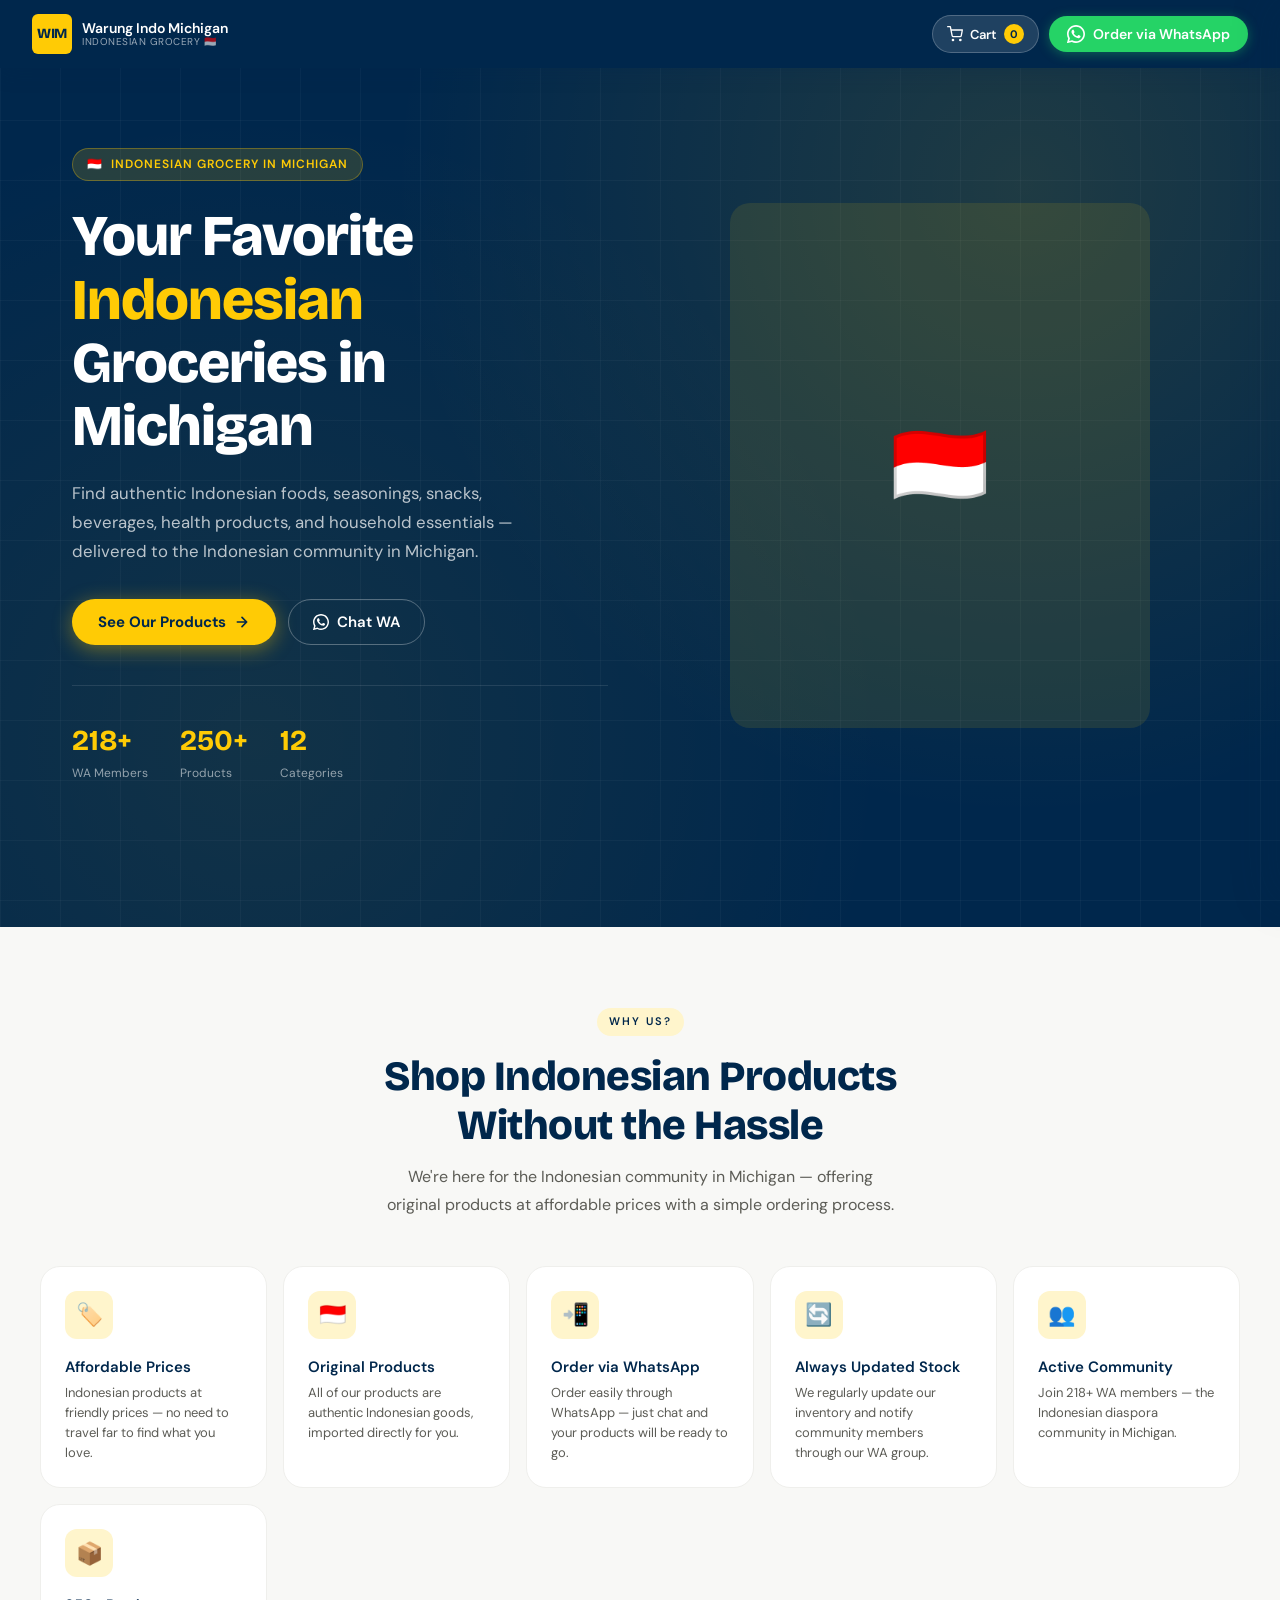
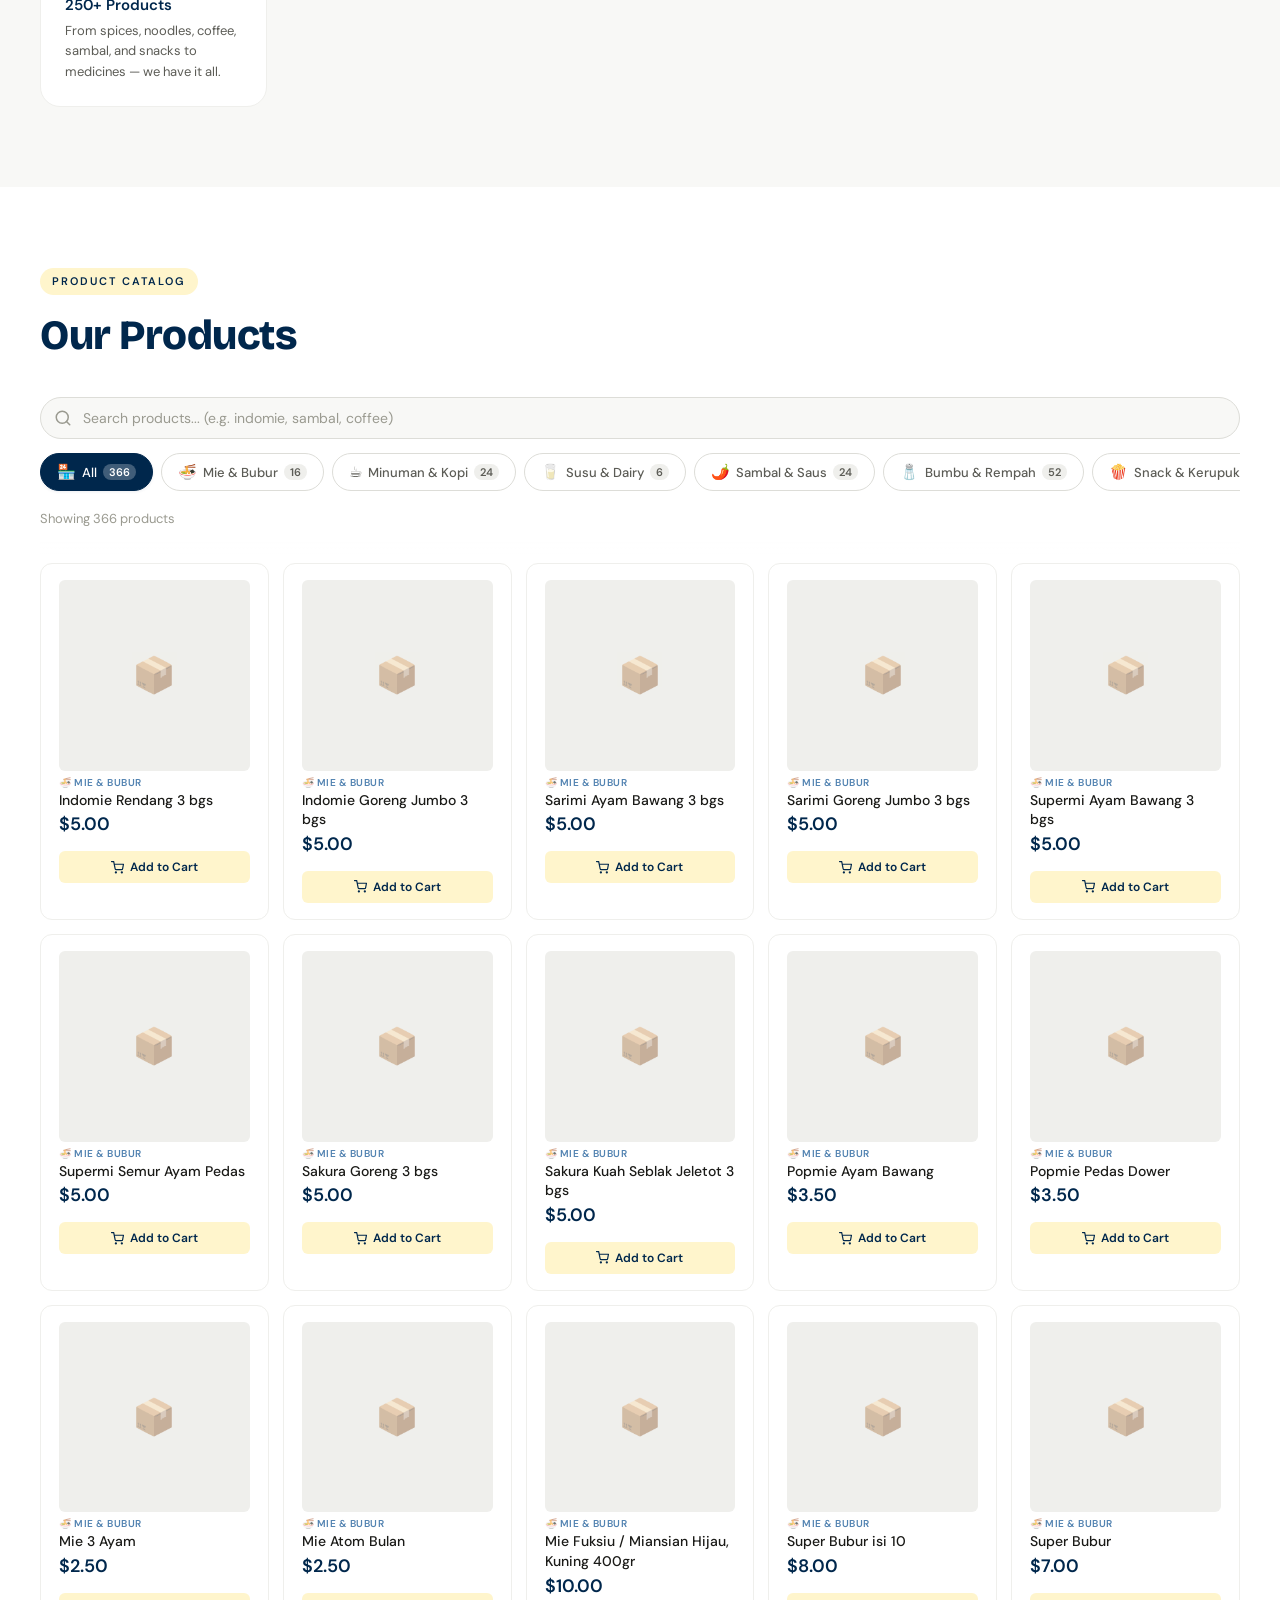
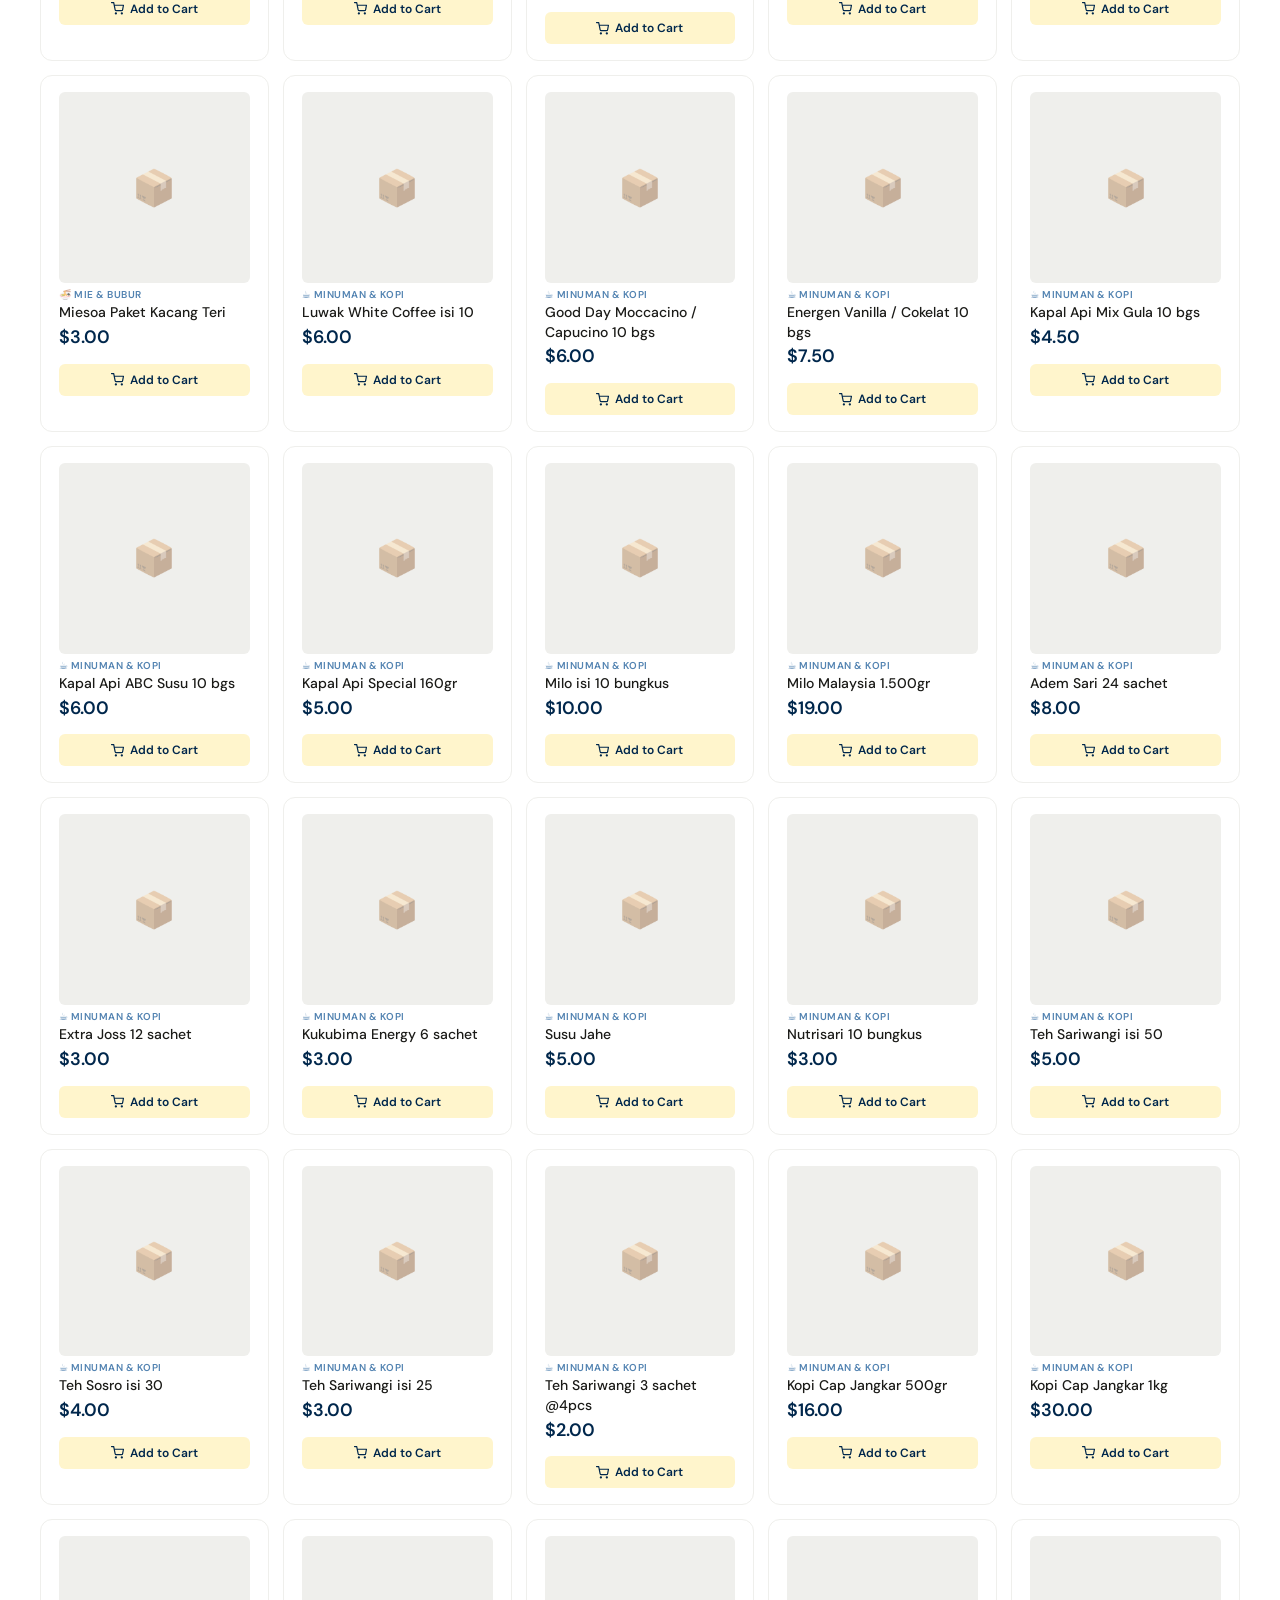
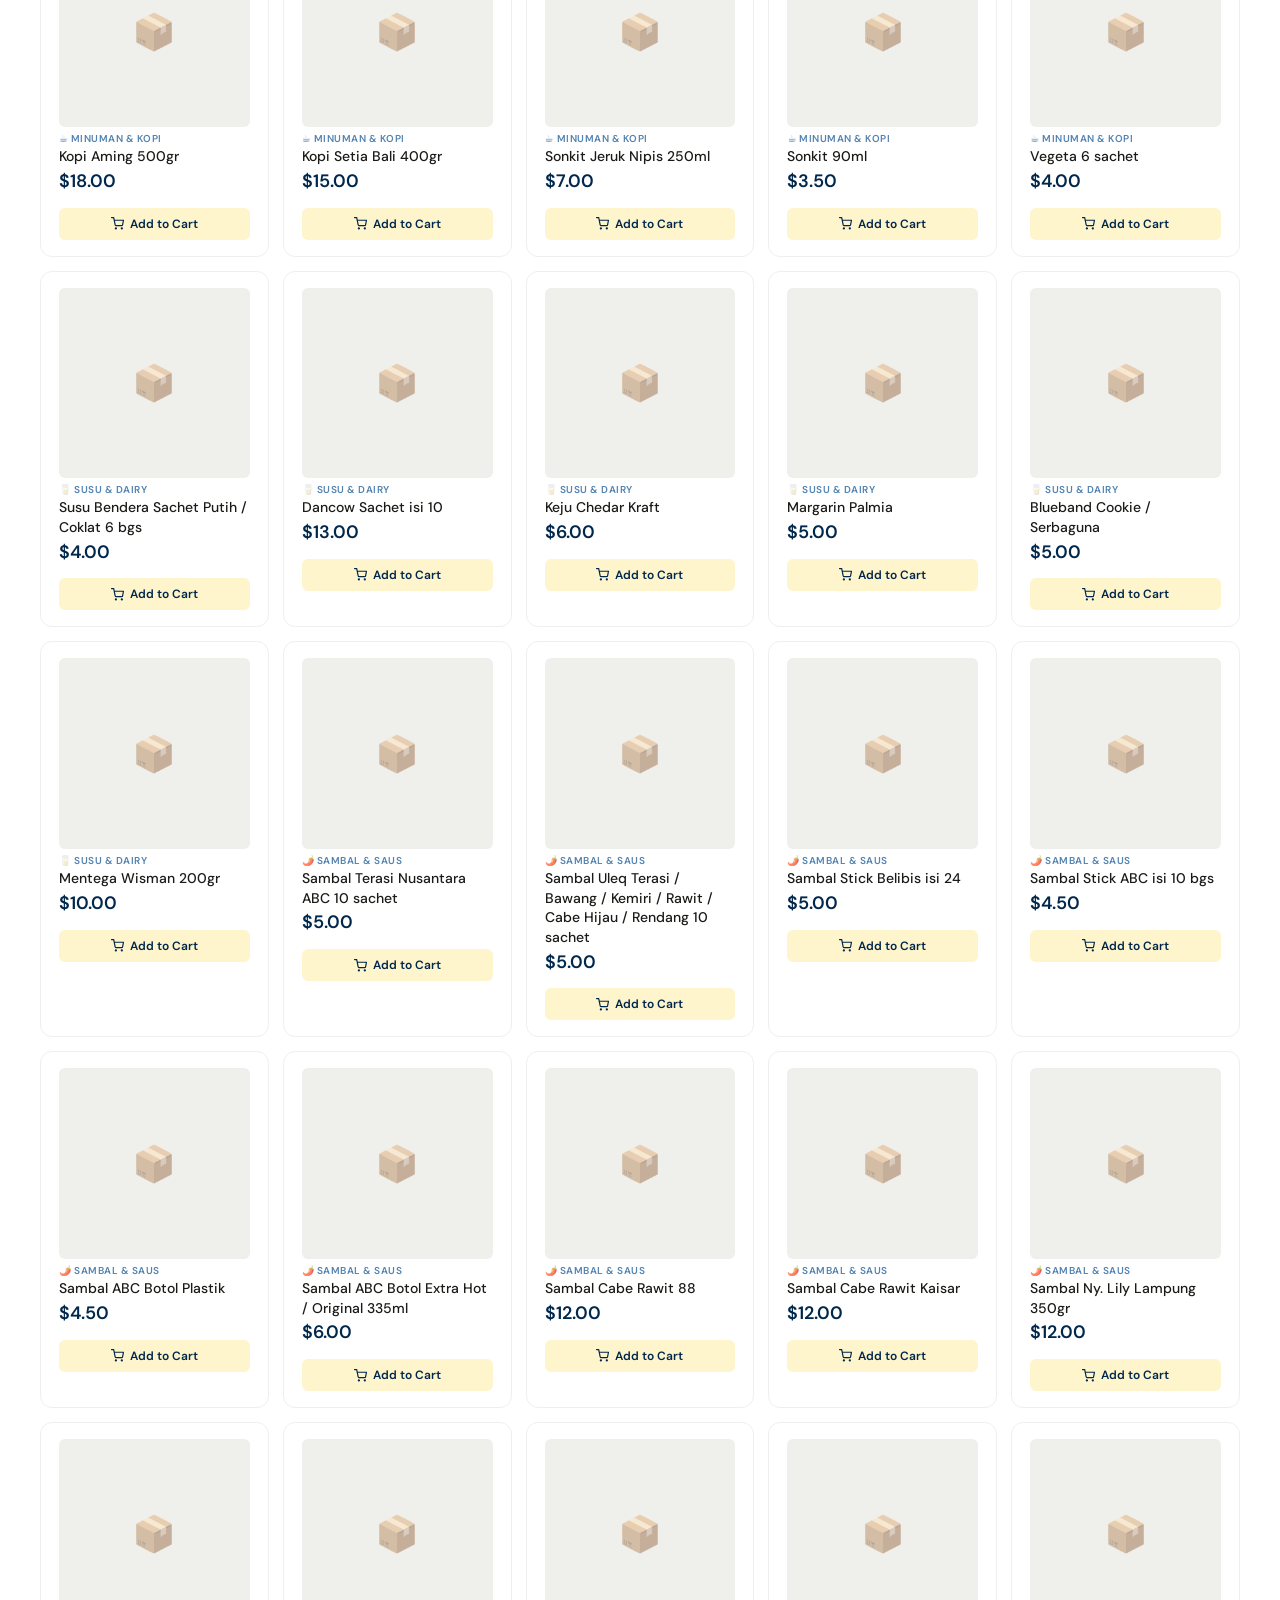
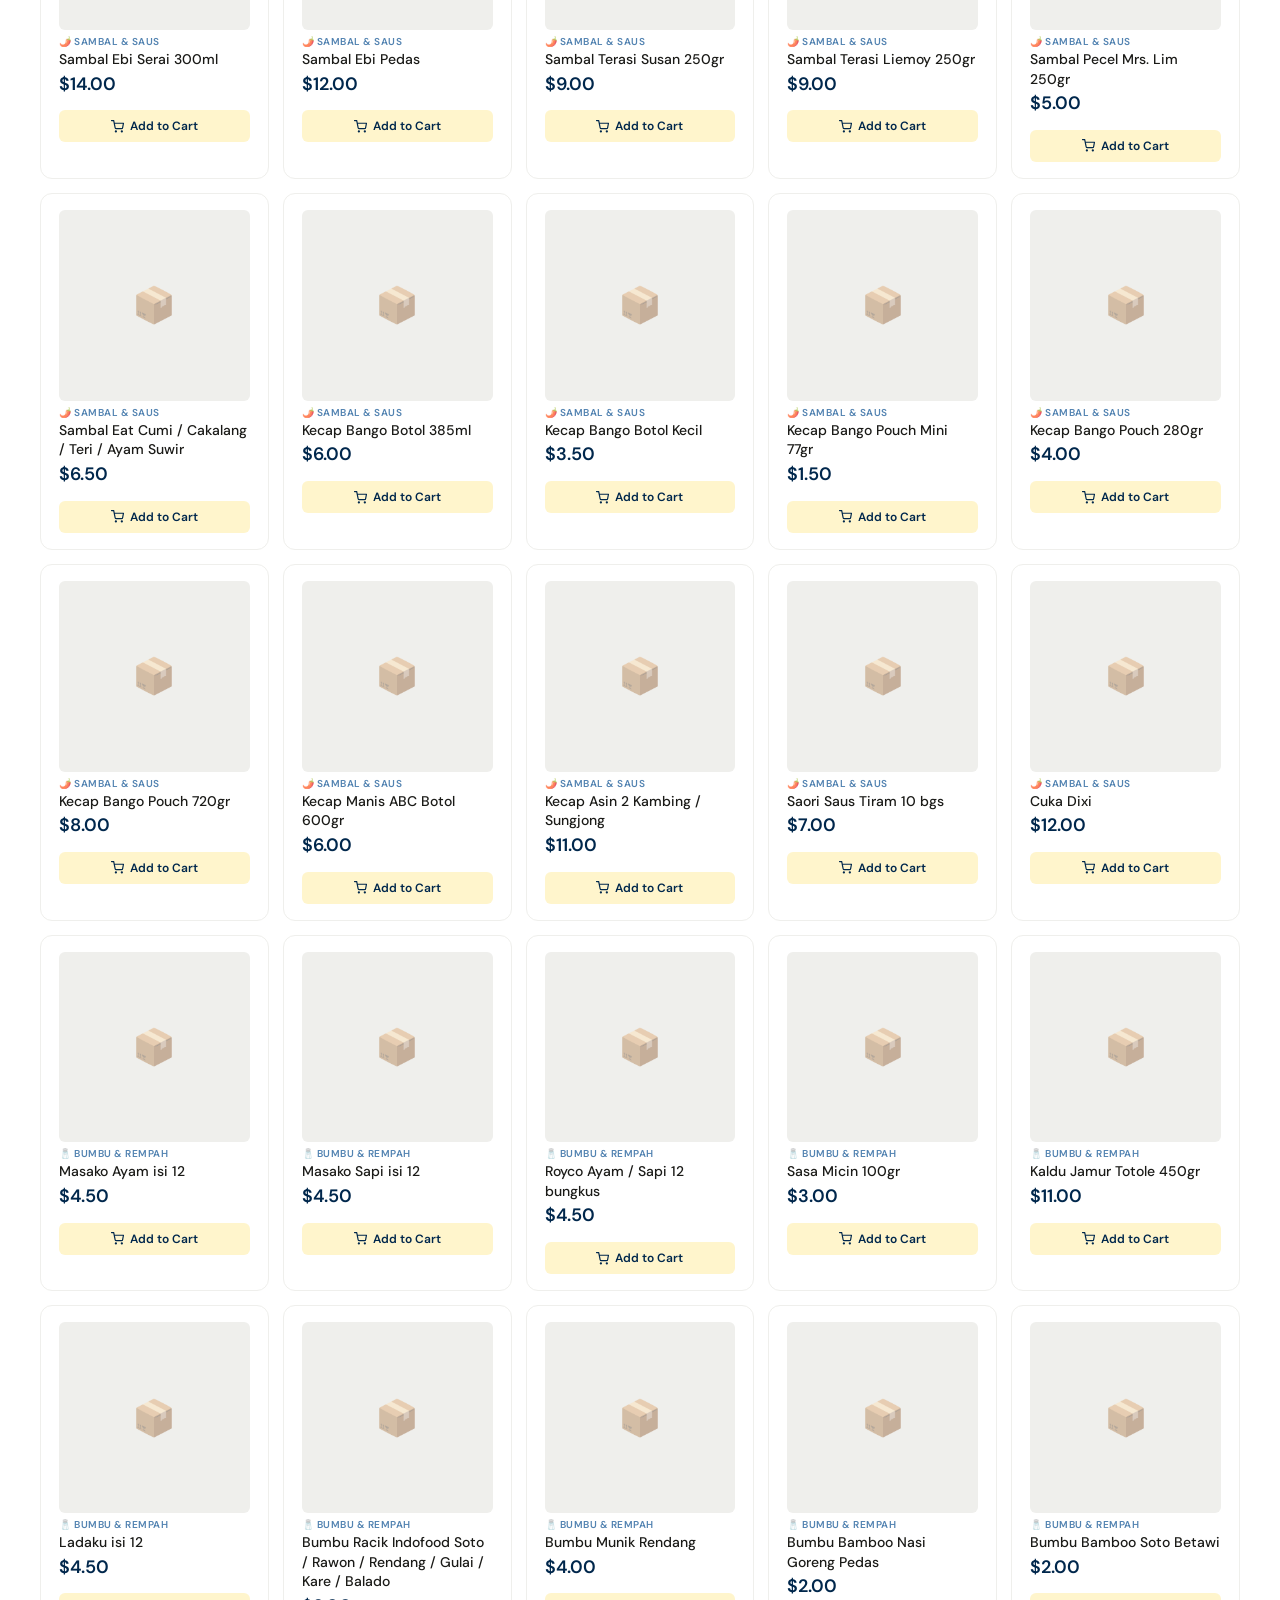
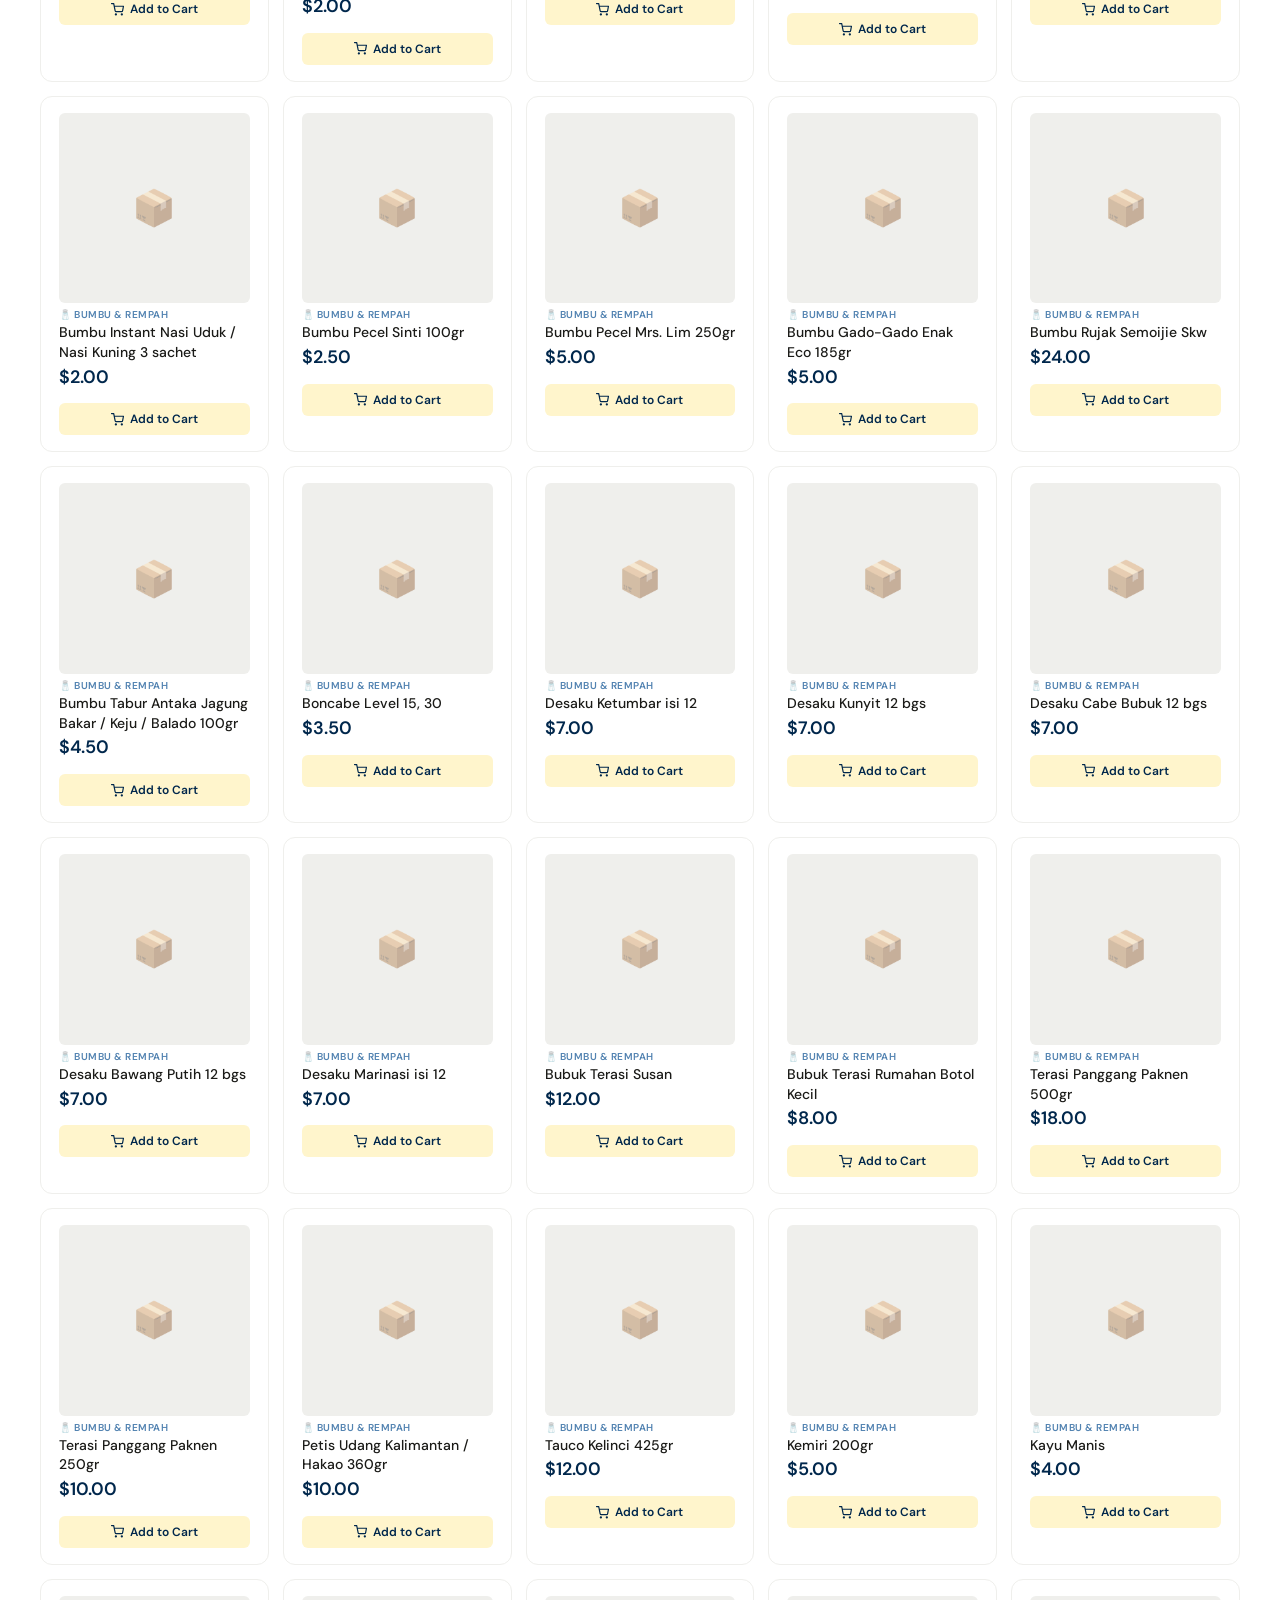
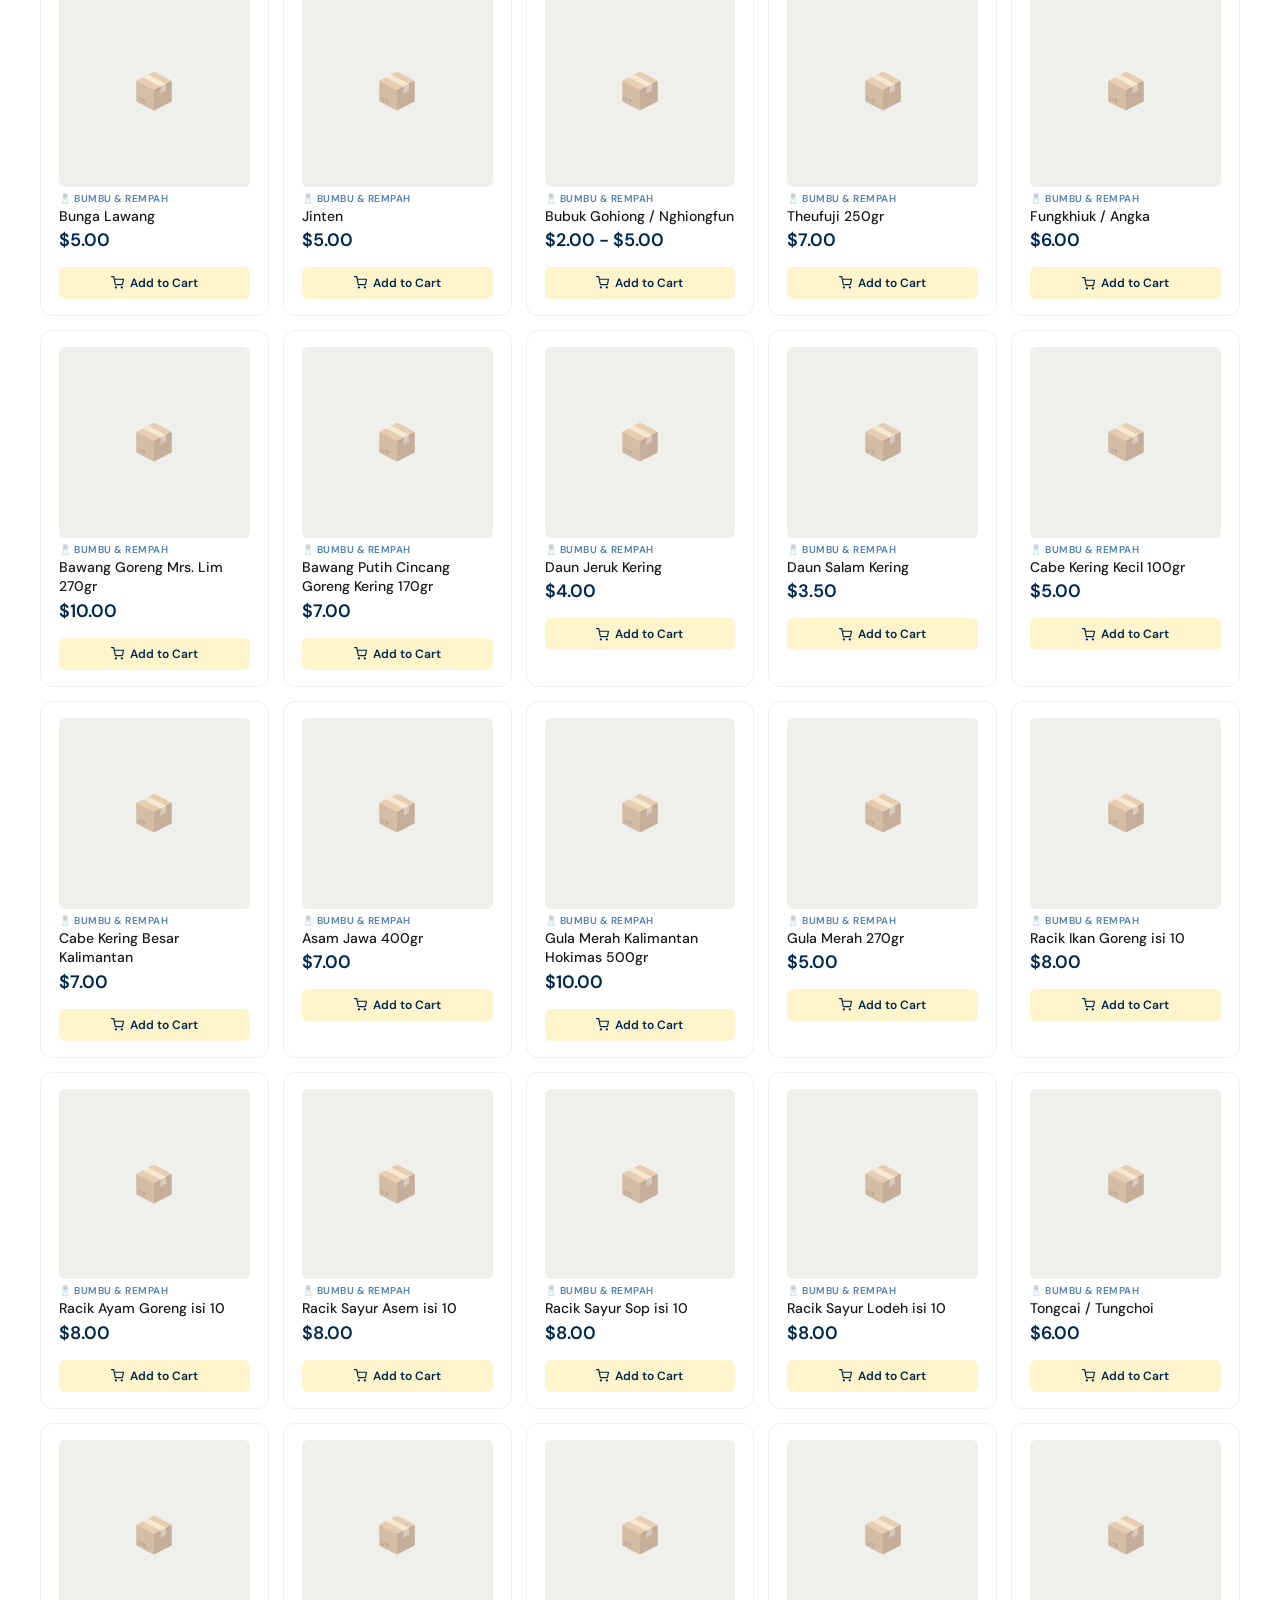
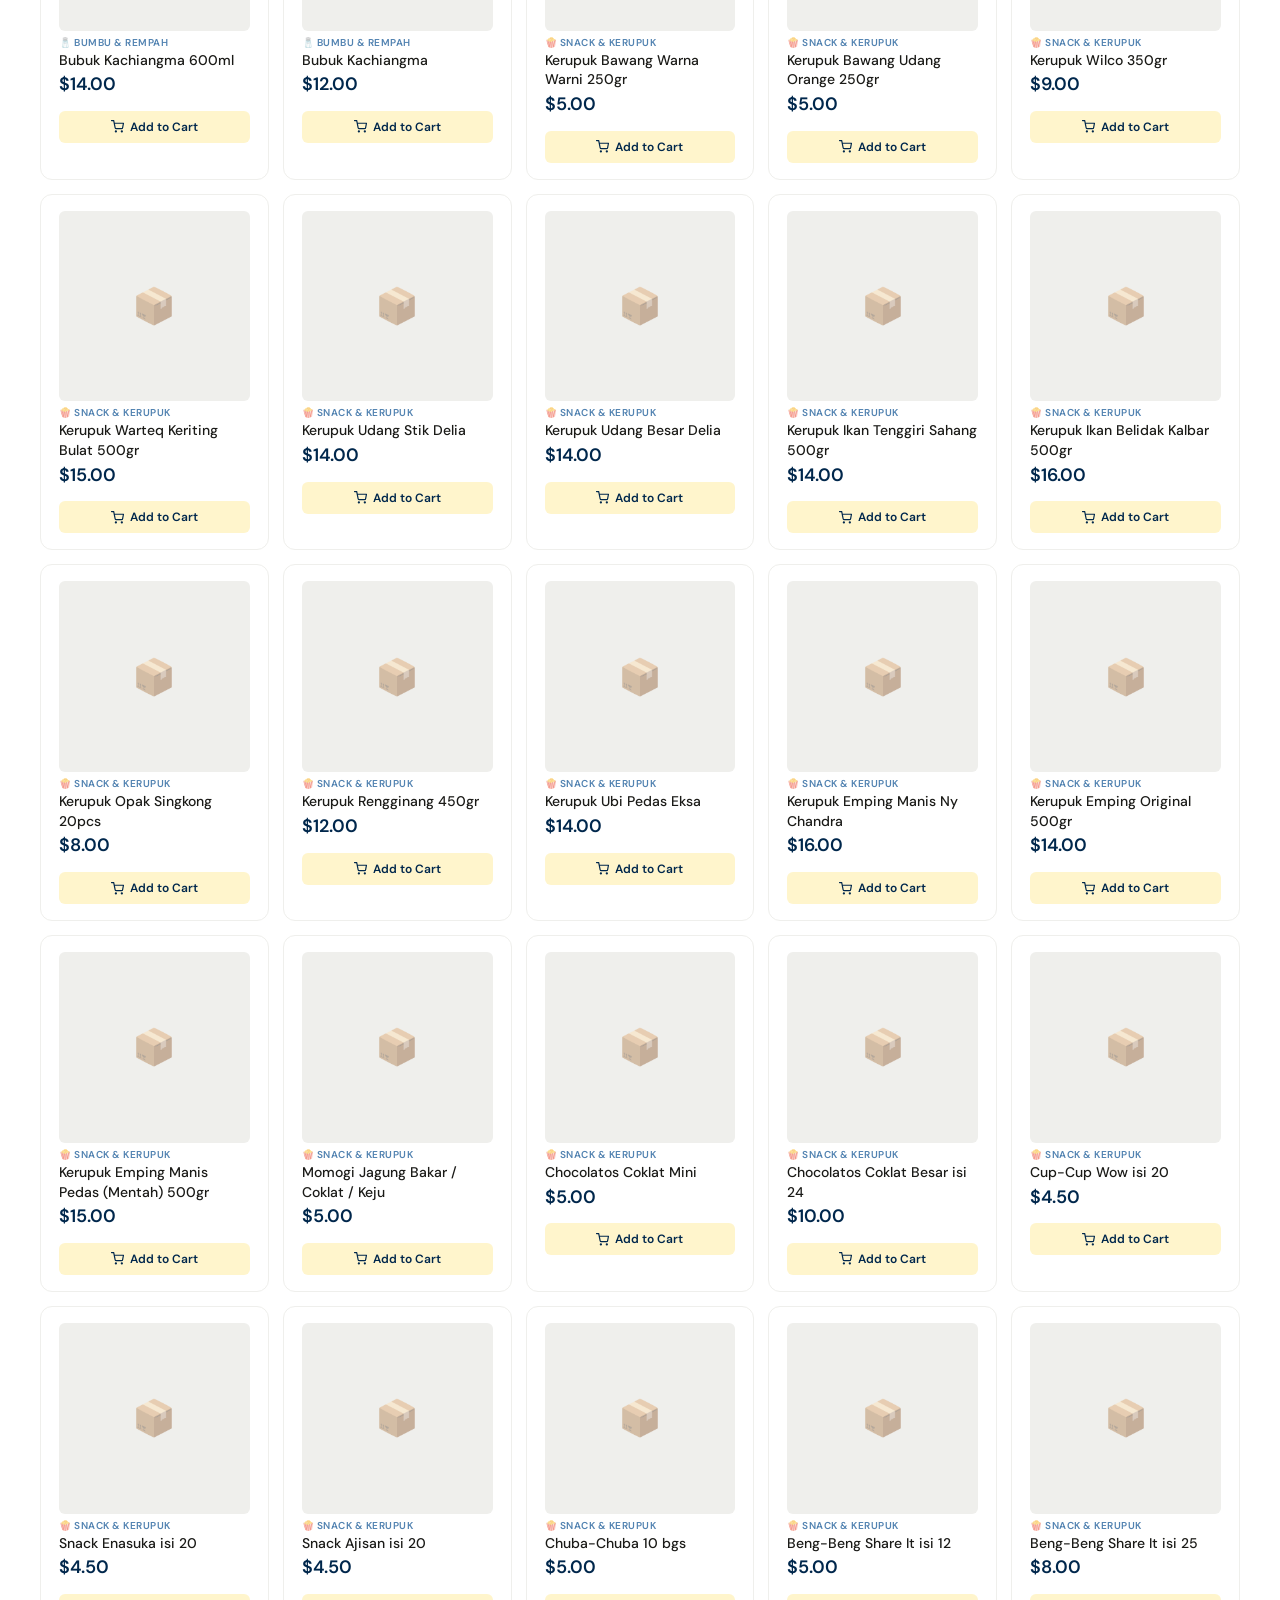
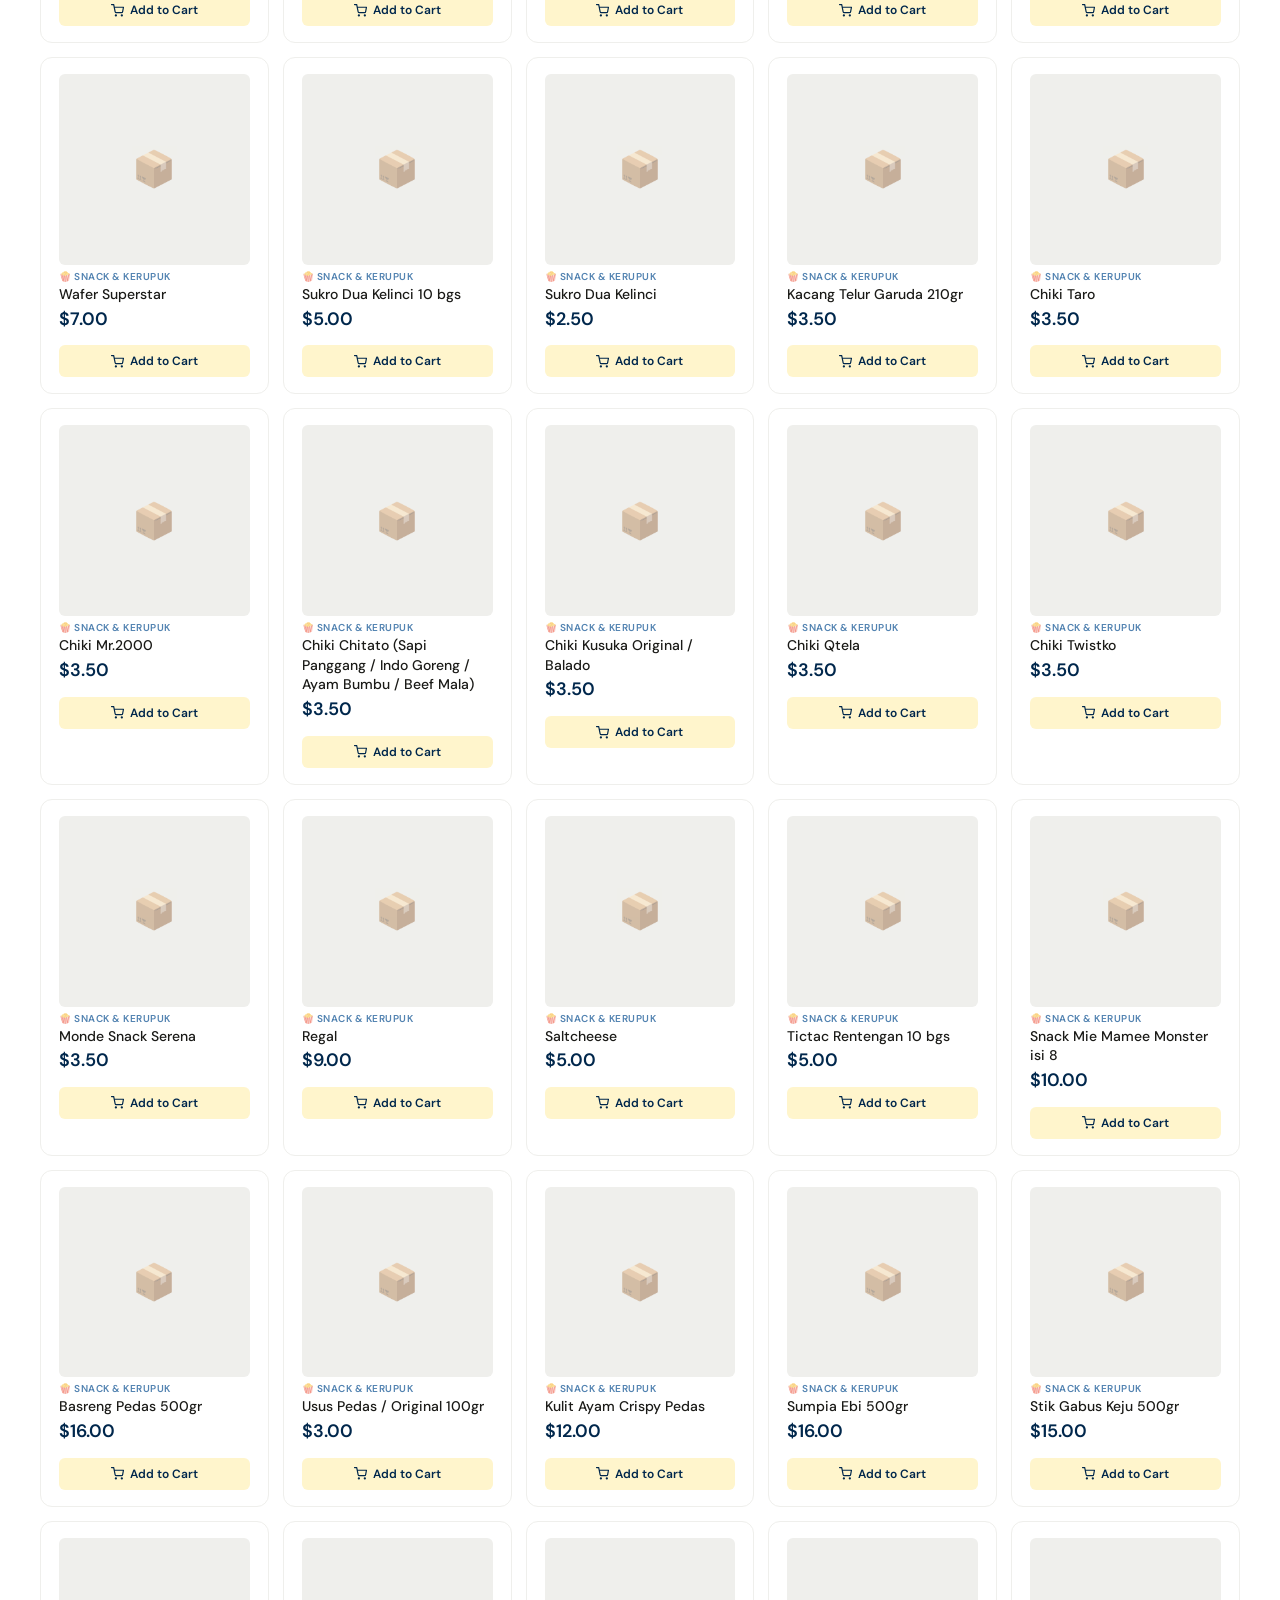
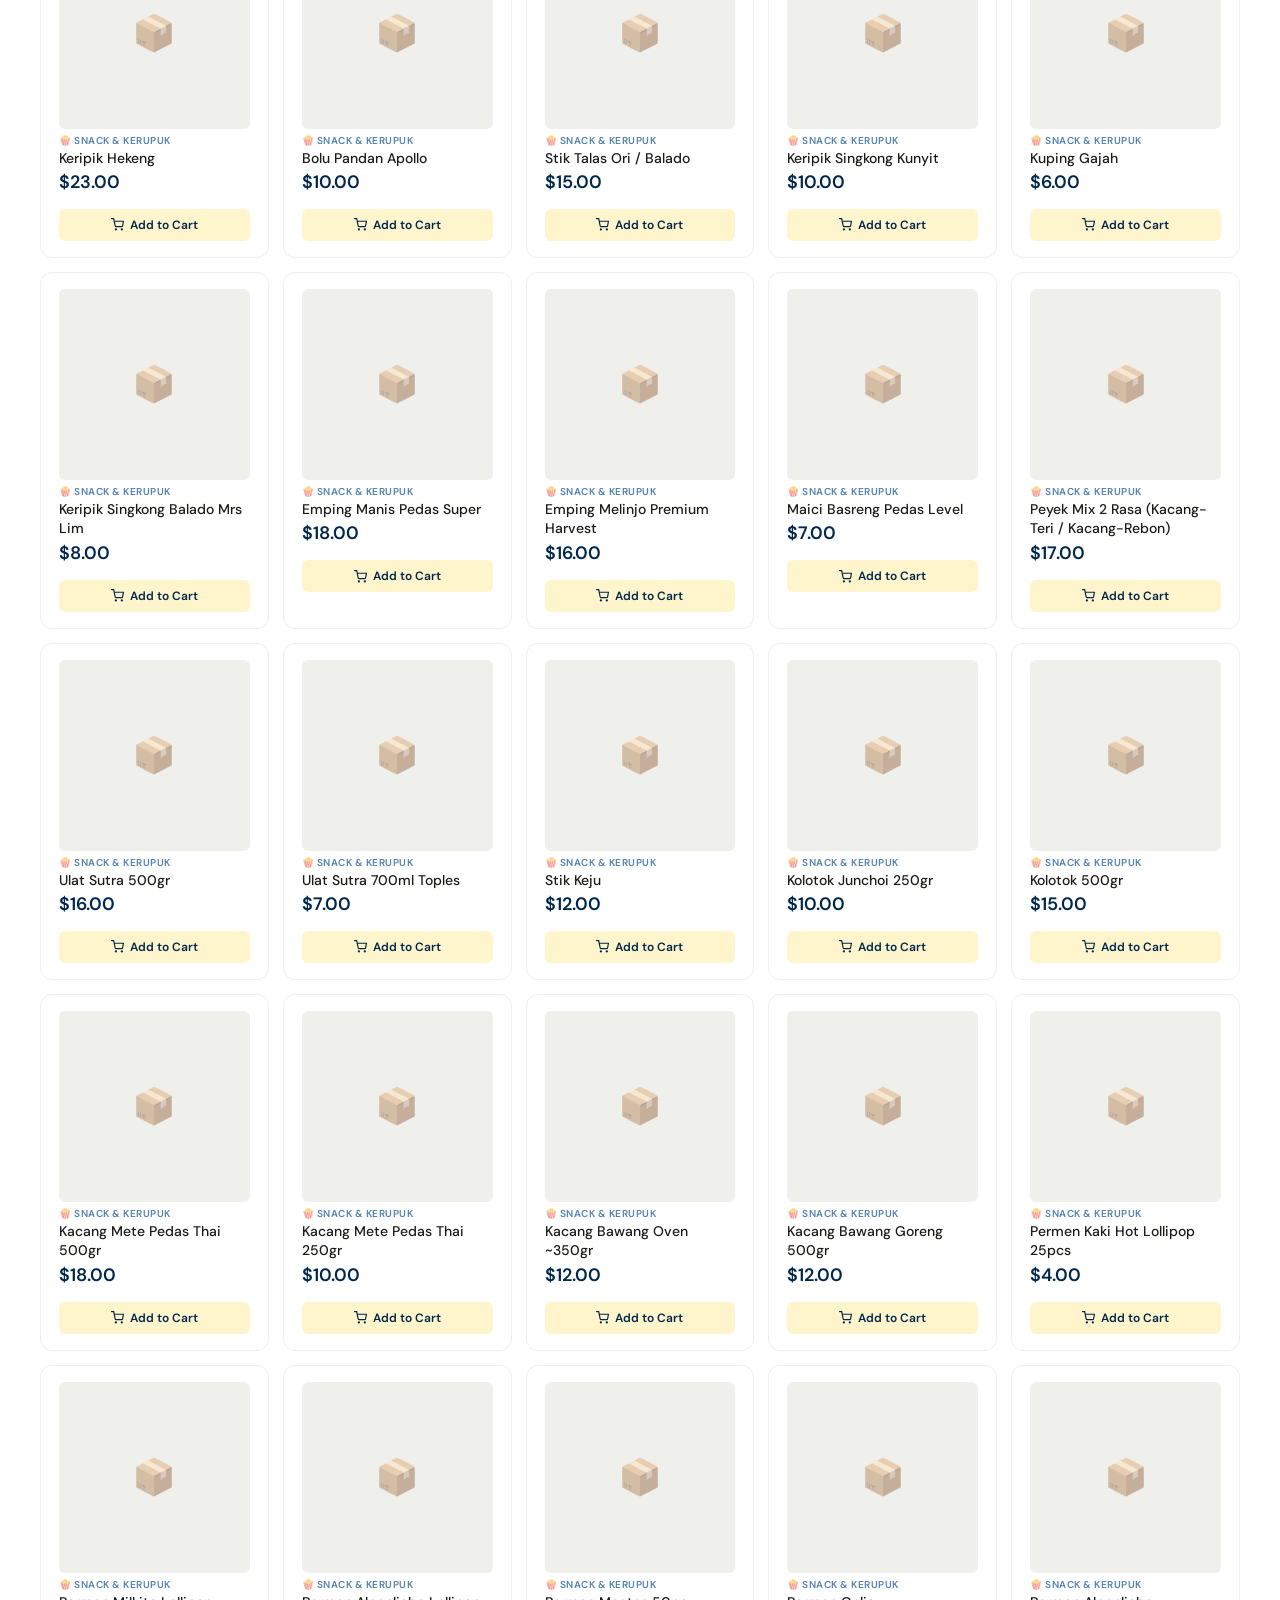
==== commit 4488638f: "update content and translate to english" ====
--- a/index.html
+++ b/index.html
@@ -1,5 +1,5 @@
 <!DOCTYPE html>
-<html lang="id">
+<html lang="en">
 
 <head>
   <meta charset="UTF-8" />
@@ -8,7 +8,7 @@
   <!-- ═══ PRIMARY META ═══ -->
   <title>Warung Indo Michigan 🇮🇩 — Indonesian Grocery Store</title>
   <meta name="description"
-    content="Warung Indo Michigan — Toko Bahan Makanan Indonesia di Michigan. Bumbu masak, mie instan, sambal, kecap, kopi, snack, kerupuk, ikan asin, dan produk kesehatan khas Indonesia. Order mudah via WhatsApp." />
+    content="Warung Indo Michigan — Indonesian Grocery Store in Michigan. Spices, instant noodles, sambal, soy sauce, coffee, snacks, crackers, dried fish, and authentic Indonesian health products. Easy ordering via WhatsApp." />
   <meta name="keywords"
     content="Indonesian grocery Michigan, toko indonesia michigan, bumbu masak indonesia, mie instan indomie, sambal terasi, kecap bango, kopi indonesia, snack indonesia, warung indonesia, asian grocery michigan" />
   <meta name="author" content="Warung Indo Michigan" />
@@ -54,7 +54,7 @@
     "@context": "https://schema.org",
     "@type": "GroceryStore",
     "name": "Warung Indo Michigan",
-    "description": "Toko Bahan Makanan Indonesia di Michigan — bumbu masak, mie instan, sambal, kopi, snack, dan produk kesehatan khas Indonesia.",
+    "description": "Indonesian Grocery Store in Michigan — spices, instant noodles, sambal, coffee, snacks, and authentic Indonesian health products.",
     "image": "https://warungindomichigan.vercel.app/logo-icon-warungindomichigan.png",
     "url": "https://warungindomichigan.vercel.app/",
     "address": {
@@ -98,14 +98,14 @@
 
     <div class="nav-right">
       <!-- Cart Button -->
-      <button class="nav-cart-btn" id="nav-cart-btn" onclick="openCart()" aria-label="Buka keranjang belanja">
+      <button class="nav-cart-btn" id="nav-cart-btn" onclick="openCart()" aria-label="Open shopping cart">
         <svg viewBox="0 0 24 24" fill="none" stroke="currentColor" stroke-width="2" stroke-linecap="round"
           stroke-linejoin="round" aria-hidden="true">
           <circle cx="9" cy="21" r="1" />
           <circle cx="20" cy="21" r="1" />
           <path d="M1 1h4l2.68 13.39a2 2 0 0 0 2 1.61h9.72a2 2 0 0 0 2-1.61L23 6H6" />
         </svg>
-        <span class="nav-cart-label">Keranjang</span>
+        <span class="nav-cart-label">Cart</span>
         <span class="nav-cart-badge" id="nav-cart-badge" aria-live="polite">0</span>
       </button>
 
@@ -216,44 +216,44 @@
   <section id="why-us" aria-label="Why choose us">
     <div class="section-inner">
       <div class="fade-up" style="text-align:center; margin-bottom:0;">
-        <span class="section-label">Mengapa Kami?</span>
-        <h2 class="section-title" style="text-align:center;">Belanja Produk Indonesia<br>Tanpa Ribet</h2>
+        <span class="section-label">Why Us?</span>
+        <h2 class="section-title" style="text-align:center;">Shop Indonesian Products<br>Without the Hassle</h2>
         <p class="section-desc" style="text-align:center; margin:0 auto;">
-          Kami hadir untuk masyarakat Indonesia di Michigan — menyediakan produk original dengan harga terjangkau dan
-          proses pemesanan yang mudah.
+          We're here for the Indonesian community in Michigan — offering original products at affordable prices with a
+          simple ordering process.
         </p>
       </div>
 
       <div class="features-grid" style="margin-top:3rem;">
         <div class="feature-card fade-up" style="transition-delay:0.05s">
           <div class="feature-icon">🏷️</div>
-          <h3>Harga Terjangkau</h3>
-          <p>Produk Indonesia dengan harga yang bersahabat, tanpa perlu jauh-jauh ke kota besar.</p>
+          <h3>Affordable Prices</h3>
+          <p>Indonesian products at friendly prices — no need to travel far to find what you love.</p>
         </div>
         <div class="feature-card fade-up" style="transition-delay:0.1s">
           <div class="feature-icon">🇮🇩</div>
-          <h3>Produk Original</h3>
-          <p>Semua produk kami adalah produk asli Indonesia, langsung diimport untuk Anda.</p>
+          <h3>Original Products</h3>
+          <p>All of our products are authentic Indonesian goods, imported directly for you.</p>
         </div>
         <div class="feature-card fade-up" style="transition-delay:0.15s">
           <div class="feature-icon">📲</div>
           <h3>Order via WhatsApp</h3>
-          <p>Pesan dengan mudah melalui WhatsApp — cukup chat dan produk siap disiapkan.</p>
+          <p>Order easily through WhatsApp — just chat and your products will be ready to go.</p>
         </div>
         <div class="feature-card fade-up" style="transition-delay:0.2s">
           <div class="feature-icon">🔄</div>
-          <h3>Stok Selalu Update</h3>
-          <p>Kami rutin update stok dan memberitahu anggota komunitas lewat grup WA.</p>
+          <h3>Always Updated Stock</h3>
+          <p>We regularly update our inventory and notify community members through our WA group.</p>
         </div>
         <div class="feature-card fade-up" style="transition-delay:0.25s">
           <div class="feature-icon">👥</div>
-          <h3>Komunitas Aktif</h3>
-          <p>Bergabung dengan 218+ anggota WA — komunitas diaspora Indonesia di Michigan.</p>
+          <h3>Active Community</h3>
+          <p>Join 218+ WA members — the Indonesian diaspora community in Michigan.</p>
         </div>
         <div class="feature-card fade-up" style="transition-delay:0.3s">
           <div class="feature-icon">📦</div>
-          <h3>250+ Produk</h3>
-          <p>Dari bumbu, mie, kopi, sambal, snack, hingga obat-obatan — semua ada di sini.</p>
+          <h3>250+ Products</h3>
+          <p>From spices, noodles, coffee, sambal, and snacks to medicines — we have it all.</p>
         </div>
       </div>
     </div>
@@ -267,8 +267,8 @@
 
       <!-- Title (not sticky) -->
       <div class="products-title fade-up">
-        <span class="section-label">Katalog Produk</span>
-        <h2 class="section-title">Produk Kami</h2>
+        <span class="section-label">Product Catalog</span>
+        <h2 class="section-title">Our Products</h2>
       </div>
 
       <!-- STICKY TOOLBAR: search + category pills + results info -->
@@ -280,13 +280,13 @@
             <circle cx="11" cy="11" r="8" />
             <path d="m21 21-4.35-4.35" />
           </svg>
-          <input type="search" id="search-input" placeholder="Cari produk... (misal: indomie, sambal, kopi)"
-            aria-label="Cari produk" autocomplete="off" spellcheck="false" />
+          <input type="search" id="search-input" placeholder="Search products... (e.g. indomie, sambal, coffee)"
+            aria-label="Search products" autocomplete="off" spellcheck="false" />
         </div>
 
         <!-- Category pills -->
         <div class="category-scroll">
-          <div class="category-pills" id="category-pills" role="list" aria-label="Filter kategori">
+          <div class="category-pills" id="category-pills" role="list" aria-label="Filter by category">
             <!-- Built by JS -->
             <div class="skeleton skeleton-line" style="width:80px;height:36px;border-radius:99px;flex-shrink:0"></div>
             <div class="skeleton skeleton-line" style="width:120px;height:36px;border-radius:99px;flex-shrink:0"></div>
@@ -301,7 +301,7 @@
       </div>
 
       <!-- Product grid (scrolls underneath) -->
-      <div id="product-grid" role="list" aria-label="Daftar produk">
+      <div id="product-grid" role="list" aria-label="Product list">
         <!-- Populated by JS -->
       </div>
 
@@ -317,11 +317,11 @@
 
         <!-- Left: contact info -->
         <div class="contact-text fade-up">
-          <span class="section-label">Hubungi Kami</span>
-          <h2 class="section-title">Siap Membantu<br>Kebutuhan Anda</h2>
+          <span class="section-label">Contact Us</span>
+          <h2 class="section-title">Here to Help<br>You</h2>
           <p class="section-desc">
-            Punya pertanyaan soal stok, harga, atau pengiriman? Hubungi kami langsung lewat WhatsApp atau follow
-            Facebook kami untuk update terbaru.
+            Have questions about stock, pricing, or delivery? Reach us directly via WhatsApp or follow our Facebook
+            page for the latest updates.
           </p>
 
           <div class="contact-cards" style="margin-top:2rem;">
@@ -338,14 +338,14 @@
               </div>
               <div class="cc-body">
                 <strong>WhatsApp</strong>
-                <span>Order & pertanyaan produk</span>
+                <span>Orders & product inquiries</span>
               </div>
               <span class="cc-arrow" aria-hidden="true">›</span>
             </a>
 
             <!-- Facebook -->
             <a class="contact-card" href="https://www.facebook.com/levi.chen.11503/reels/" target="_blank"
-              rel="noopener" aria-label="Kunjungi Facebook kami">
+              rel="noopener" aria-label="Visit our Facebook page">
               <div class="cc-icon cc-fb">
                 <svg width="22" height="22" viewBox="0 0 24 24" fill="#4267B2" aria-hidden="true">
                   <path
@@ -354,7 +354,7 @@
               </div>
               <div class="cc-body">
                 <strong>Facebook</strong>
-                <span>Update produk & promo</span>
+                <span>Product updates & promotions</span>
               </div>
               <span class="cc-arrow" aria-hidden="true">›</span>
             </a>
@@ -364,10 +364,10 @@
         <!-- Right: join group CTA -->
         <div class="contact-cta fade-up" style="transition-delay:0.15s">
           <div class="cta-flag" aria-hidden="true">🇮🇩</div>
-          <h3>Bergabung dengan<br>Komunitas Kami</h3>
+          <h3>Join Our<br>Community</h3>
           <p>
-            Dapatkan update stok terbaru, promo eksklusif, dan info pengiriman langsung di WhatsApp Group Warung Indo
-            Michigan.
+            Get the latest stock updates, exclusive promos, and delivery info directly in the Warung Indo Michigan
+            WhatsApp Group.
           </p>
 
           <button class="btn-wa-join" onclick="joinWAGroup()">
@@ -426,7 +426,7 @@
   <div id="cart-overlay" class="cart-overlay" onclick="closeCart()" aria-hidden="true"></div>
 
   <!-- Drawer -->
-  <aside id="cart-drawer" class="cart-drawer" role="dialog" aria-modal="true" aria-label="Keranjang belanja">
+  <aside id="cart-drawer" class="cart-drawer" role="dialog" aria-modal="true" aria-label="Shopping cart">
     <!-- Header -->
     <div class="cart-header">
       <div class="cart-header-left">
@@ -436,10 +436,10 @@
           <circle cx="20" cy="21" r="1" />
           <path d="M1 1h4l2.68 13.39a2 2 0 0 0 2 1.61h9.72a2 2 0 0 0 2-1.61L23 6H6" />
         </svg>
-        <h2>Keranjang Belanja</h2>
-        <span class="cart-header-count" id="cart-header-count">0 item</span>
-      </div>
-      <button class="cart-close-btn" onclick="closeCart()" aria-label="Tutup keranjang">
+        <h2>Shopping Cart</h2>
+        <span class="cart-header-count" id="cart-header-count">0 items</span>
+      </div>
+      <button class="cart-close-btn" onclick="closeCart()" aria-label="Close cart">
         <svg viewBox="0 0 24 24" fill="none" stroke="currentColor" stroke-width="2.5" stroke-linecap="round">
           <path d="M18 6 6 18M6 6l12 12" />
         </svg>
@@ -454,10 +454,10 @@
     <!-- Footer: total + checkout -->
     <div class="cart-footer" id="cart-footer">
       <div class="cart-total-row">
-        <span class="cart-total-label">Total Belanja</span>
+        <span class="cart-total-label">Order Total</span>
         <span class="cart-total-value" id="cart-total-value">$0.00</span>
       </div>
-      <p class="cart-note">Harga belum termasuk ongkir. Konfirmasi via WhatsApp.</p>
+      <p class="cart-note">Price excludes shipping. Confirm via WhatsApp.</p>
       <button class="cart-checkout-btn" id="cart-checkout-btn" onclick="checkoutViaWA()">
         <svg viewBox="0 0 24 24" fill="currentColor" aria-hidden="true">
           <path
@@ -467,7 +467,7 @@
         </svg>
         Checkout via WhatsApp
       </button>
-      <button class="cart-clear-btn" onclick="clearCart()">🗑️ Kosongkan Keranjang</button>
+      <button class="cart-clear-btn" onclick="clearCart()">🗑️ Clear Cart</button>
     </div>
   </aside>
 
@@ -479,21 +479,21 @@
     <div class="confirm-modal" role="alertdialog" aria-modal="true" aria-labelledby="confirm-title"
       aria-describedby="confirm-desc">
       <div class="confirm-icon">🗑️</div>
-      <h3 class="confirm-title" id="confirm-title">Kosongkan Keranjang?</h3>
-      <p class="confirm-desc" id="confirm-desc">Semua item yang sudah kamu pilih akan dihapus dari keranjang. Tindakan
-        ini tidak bisa dibatalkan.</p>
+      <h3 class="confirm-title" id="confirm-title">Clear Cart?</h3>
+      <p class="confirm-desc" id="confirm-desc">All items you've selected will be removed from your cart. This action
+        cannot be undone.</p>
       <div class="confirm-actions">
         <button class="confirm-btn-cancel" id="confirm-cancel" onclick="closeConfirmModal()">
-          Batal
+          Cancel
         </button>
         <button class="confirm-btn-ok" id="confirm-ok" onclick="confirmClearCart()">
-          🗑️ Ya, Kosongkan
+          🗑️ Yes, Clear
         </button>
       </div>
     </div>
   </div>
 
-  <button id="scroll-top" aria-label="Kembali ke atas" title="Kembali ke atas">
+  <button id="scroll-top" aria-label="Back to top" title="Back to top">
     ↑
   </button>
 
--- a/style.css
+++ b/style.css
@@ -563,6 +563,39 @@
 
 .product-card:hover::before { transform: scaleX(1); }
 
+/* ─── PRODUCT IMAGE ─── */
+.product-img {
+  width: 100%;
+  aspect-ratio: 1;
+  border-radius: var(--radius-sm);
+  overflow: hidden;
+  background: var(--gray-50);
+  margin-bottom: 4px;
+  flex-shrink: 0;
+}
+
+.product-img img {
+  width: 100%;
+  height: 100%;
+  object-fit: cover;
+  transition: transform var(--transition);
+}
+
+.product-card:hover .product-img img { transform: scale(1.04); }
+
+.product-img--empty {
+  display: flex;
+  align-items: center;
+  justify-content: center;
+  background: var(--gray-100);
+}
+
+.product-img--empty::after {
+  content: '📦';
+  font-size: 2.2rem;
+  opacity: 0.45;
+}
+
 .product-cat-tag {
   font-size: 10px;
   font-weight: 600;
@@ -645,6 +678,7 @@
 .skeleton-line.w-100 { width: 100%; }
 .skeleton-line.h-20 { height: 20px; }
 .skeleton-line.h-30 { height: 30px; }
+.skeleton-img { width: 100%; aspect-ratio: 1; border-radius: var(--radius-sm); }
 
 /* No results */
 .no-results {
@@ -885,7 +919,19 @@
   .footer-copy   { text-align: left; }
   #scroll-top    { bottom: 1.25rem; right: 1.25rem; }
   .nav-cart-label { display: none; }
+  .logo-text { display: none; }
   .cart-drawer   { width: 100%; max-width: 100%; border-radius: 20px 20px 0 0; top: auto; bottom: 0; height: 90vh; }
+
+  /* 2 kolom produk di mobile */
+  #product-grid  { grid-template-columns: repeat(2, 1fr); gap: 10px; }
+  .product-card  { padding: 0.75rem; gap: 4px; }
+  .product-cat-tag { font-size: 9px; }
+  .product-name  { font-size: 12px; }
+  .product-price { font-size: 15px; }
+  .btn-add-cart  { font-size: 11px; padding: 7px 8px; gap: 4px; }
+  .btn-add-cart svg { width: 11px; height: 11px; }
+  .qty-btn       { width: 32px; }
+  .qty-num       { font-size: 13px; }
 }
 
 /* ════════════════════════════════════════════
@@ -1156,10 +1202,23 @@
 }
 
 .cart-item-icon {
+  width: 52px;
+  height: 52px;
+  border-radius: 10px;
+  overflow: hidden;
+  flex-shrink: 0;
+  background: var(--surface);
+  display: flex;
+  align-items: center;
+  justify-content: center;
   font-size: 1.4rem;
   line-height: 1;
-  margin-top: 2px;
-  flex-shrink: 0;
+}
+.cart-item-icon img {
+  width: 100%;
+  height: 100%;
+  object-fit: cover;
+  display: block;
 }
 
 .cart-item-info {
@@ -1420,6 +1479,319 @@
   box-shadow: 0 5px 16px rgba(226, 75, 74, 0.42);
 }
 
+/* ─── PRODUCT CARD LINK ─── */
+.product-card-link {
+  display: block;
+  text-decoration: none;
+  color: inherit;
+}
+
+/* ════════════════════════════════════════════
+   PRODUCT DETAIL PAGE
+════════════════════════════════════════════ */
+.pd-back {
+  display: inline-flex;
+  align-items: center;
+  gap: 6px;
+  font-size: 13px;
+  font-weight: 600;
+  color: var(--blue);
+  text-decoration: none;
+  margin-bottom: 1.75rem;
+  padding: 7px 14px 7px 10px;
+  border-radius: var(--radius-xl);
+  background: var(--gray-50);
+  border: 1px solid var(--gray-200);
+  transition: var(--transition);
+}
+
+.pd-back:hover { background: var(--maize-pale); border-color: var(--maize); }
+
+.pd-layout {
+  display: grid;
+  grid-template-columns: 1fr 1fr;
+  gap: 3rem;
+  align-items: start;
+}
+
+.pd-image-wrap {
+  width: 100%;
+  aspect-ratio: 1;
+  border-radius: var(--radius-lg);
+  overflow: hidden;
+  background: var(--gray-100);
+  border: 1px solid var(--gray-100);
+}
+
+.pd-main-img {
+  width: 100%;
+  height: 100%;
+  object-fit: cover;
+  display: block;
+  transition: transform 0.4s ease;
+}
+
+.pd-image-wrap:hover .pd-main-img { transform: scale(1.03); }
+
+.pd-img-placeholder {
+  width: 100%;
+  height: 100%;
+  display: flex;
+  align-items: center;
+  justify-content: center;
+  font-size: 5rem;
+  background: var(--gray-100);
+}
+
+.pd-thumbs {
+  display: flex;
+  gap: 8px;
+  margin-top: 10px;
+  flex-wrap: wrap;
+}
+
+.pd-thumb {
+  width: 64px;
+  height: 64px;
+  border-radius: var(--radius-sm);
+  overflow: hidden;
+  border: 2px solid var(--gray-200);
+  cursor: pointer;
+  transition: var(--transition);
+  padding: 0;
+  background: none;
+  flex-shrink: 0;
+}
+
+.pd-thumb.active { border-color: var(--blue); }
+.pd-thumb:hover  { border-color: var(--blue-light); }
+.pd-thumb img    { width: 100%; height: 100%; object-fit: cover; display: block; }
+
+.pd-info-col {
+  display: flex;
+  flex-direction: column;
+  gap: 14px;
+}
+
+.pd-cat-tag {
+  font-size: 11px;
+  font-weight: 700;
+  letter-spacing: 1px;
+  text-transform: uppercase;
+  color: var(--blue-light);
+  opacity: 0.8;
+}
+
+.pd-name {
+  font-family: var(--font-display);
+  font-size: clamp(1.4rem, 3vw, 2rem);
+  font-weight: 800;
+  color: var(--blue);
+  line-height: 1.2;
+  letter-spacing: -0.5px;
+  margin: 0;
+}
+
+.pd-price-row { display: flex; align-items: center; gap: 10px; flex-wrap: wrap; }
+
+.pd-price {
+  font-size: 1.9rem;
+  font-weight: 700;
+  color: var(--blue);
+  font-family: var(--font-body);
+}
+
+.pd-compare {
+  font-size: 1.1rem;
+  color: var(--gray-400);
+  text-decoration: line-through;
+}
+
+.pd-stock {
+  display: inline-flex;
+  align-items: center;
+  gap: 5px;
+  font-size: 12px;
+  font-weight: 600;
+  padding: 5px 12px;
+  border-radius: var(--radius-xl);
+  width: fit-content;
+}
+
+.pd-stock--ok  { background: #e6f9ed; color: #166534; }
+.pd-stock--low { background: #fefce8; color: #854d0e; }
+.pd-stock--out { background: #fef2f2; color: #991b1b; }
+
+.pd-desc {
+  font-size: 14px;
+  color: var(--gray-600);
+  line-height: 1.8;
+  margin: 0;
+}
+
+.pd-tags { display: flex; flex-wrap: wrap; gap: 6px; }
+
+.pd-tag {
+  font-size: 11px;
+  font-weight: 600;
+  padding: 3px 10px;
+  border-radius: 99px;
+  background: var(--maize-pale);
+  color: var(--blue);
+  border: 1px solid rgba(255, 203, 5, 0.35);
+}
+
+.pd-meta {
+  background: var(--gray-50);
+  border: 1px solid var(--gray-100);
+  border-radius: var(--radius-md);
+  overflow: hidden;
+  font-size: 13px;
+}
+
+.pd-meta-row {
+  display: flex;
+  justify-content: space-between;
+  align-items: center;
+  padding: 9px 14px;
+  border-bottom: 1px solid var(--gray-100);
+}
+
+.pd-meta-row:last-child { border-bottom: none; }
+.pd-meta-row span:first-child { color: var(--gray-400); font-weight: 500; }
+.pd-meta-row span:last-child  { font-weight: 600; color: var(--gray-900); }
+
+.pd-add-btn {
+  width: 100%;
+  display: flex;
+  align-items: center;
+  justify-content: center;
+  gap: 8px;
+  padding: 15px 20px;
+  background: var(--maize);
+  color: var(--blue);
+  border: none;
+  border-radius: var(--radius-xl);
+  font-size: 15px;
+  font-weight: 700;
+  font-family: var(--font-body);
+  cursor: pointer;
+  transition: var(--transition);
+  box-shadow: 0 4px 16px rgba(255, 203, 5, 0.4);
+}
+
+.pd-add-btn:hover { background: var(--maize-dark); transform: translateY(-2px); box-shadow: 0 6px 22px rgba(255,203,5,0.5); }
+.pd-add-btn:disabled { opacity: 0.5; cursor: not-allowed; transform: none; box-shadow: none; background: var(--gray-200); color: var(--gray-400); }
+
+.pd-qty-control {
+  display: flex;
+  align-items: center;
+  background: var(--blue);
+  border-radius: var(--radius-xl);
+  overflow: hidden;
+  height: 52px;
+}
+
+.pd-qty-control .qty-btn { width: 60px; height: 52px; font-size: 22px; flex-shrink: 0; }
+.pd-qty-control .qty-num { flex: 1; text-align: center; font-size: 18px; font-weight: 700; color: var(--white); }
+
+.pd-wa-btn {
+  width: 100%;
+  display: flex;
+  align-items: center;
+  justify-content: center;
+  gap: 8px;
+  margin-top: 10px;
+  padding: 14px 20px;
+  background: #25D366;
+  color: var(--white);
+  border: none;
+  border-radius: var(--radius-xl);
+  font-size: 15px;
+  font-weight: 700;
+  font-family: var(--font-body);
+  cursor: pointer;
+  transition: var(--transition);
+  box-shadow: 0 4px 16px rgba(37, 211, 102, 0.35);
+}
+
+.pd-wa-btn:hover { background: #1ebc5a; transform: translateY(-2px); box-shadow: 0 6px 22px rgba(37,211,102,0.45); }
+
+/* Toast */
+.pd-toast {
+  position: fixed;
+  bottom: 2rem;
+  left: 50%;
+  transform: translateX(-50%) translateY(80px);
+  background: var(--blue);
+  color: var(--white);
+  padding: 12px 24px;
+  border-radius: var(--radius-xl);
+  font-size: 14px;
+  font-weight: 600;
+  box-shadow: var(--shadow-lg);
+  z-index: 2000;
+  transition: transform 0.3s cubic-bezier(0.34, 1.56, 0.64, 1), opacity 0.3s;
+  opacity: 0;
+  pointer-events: none;
+  white-space: nowrap;
+}
+
+.pd-toast.show { transform: translateX(-50%) translateY(0); opacity: 1; }
+
+/* Skeleton block */
+.skeleton-block {
+  background: var(--gray-100);
+  border-radius: var(--radius-lg);
+  position: relative;
+  overflow: hidden;
+  aspect-ratio: 1;
+  width: 100%;
+}
+
+.skeleton-block::after {
+  content: '';
+  position: absolute;
+  inset: 0;
+  background: linear-gradient(90deg, transparent 0%, rgba(255,255,255,0.7) 50%, transparent 100%);
+  background-size: 200% 100%;
+  animation: shimmer 1.4s infinite linear;
+}
+
+/* Error state */
+.pd-error { text-align: center; padding: 5rem 2rem; }
+.pd-error-icon { font-size: 4rem; margin-bottom: 1rem; }
+.pd-error h2 { color: var(--gray-600); font-size: 1.2rem; font-weight: 600; margin-bottom: 1.5rem; }
+
+.pd-back-btn {
+  display: inline-flex;
+  align-items: center;
+  gap: 6px;
+  padding: 12px 24px;
+  background: var(--blue);
+  color: var(--white);
+  border-radius: var(--radius-xl);
+  font-weight: 600;
+  font-size: 14px;
+  text-decoration: none;
+  transition: var(--transition);
+}
+
+.pd-back-btn:hover { background: var(--blue-light); }
+
+@media (max-width: 768px) {
+  .pd-layout {
+    grid-template-columns: 1fr;
+    gap: 1.5rem;
+  }
+  .pd-image-wrap { max-width: 380px; margin: 0 auto; }
+}
+
+@media (max-width: 600px) {
+  .pd-price { font-size: 1.6rem; }
+  .pd-name { font-size: 1.4rem; }
+}
+
 /* ─── EMPTY CART: Cari Produk button ─── */
 .cart-empty-btn {
   display: inline-flex;
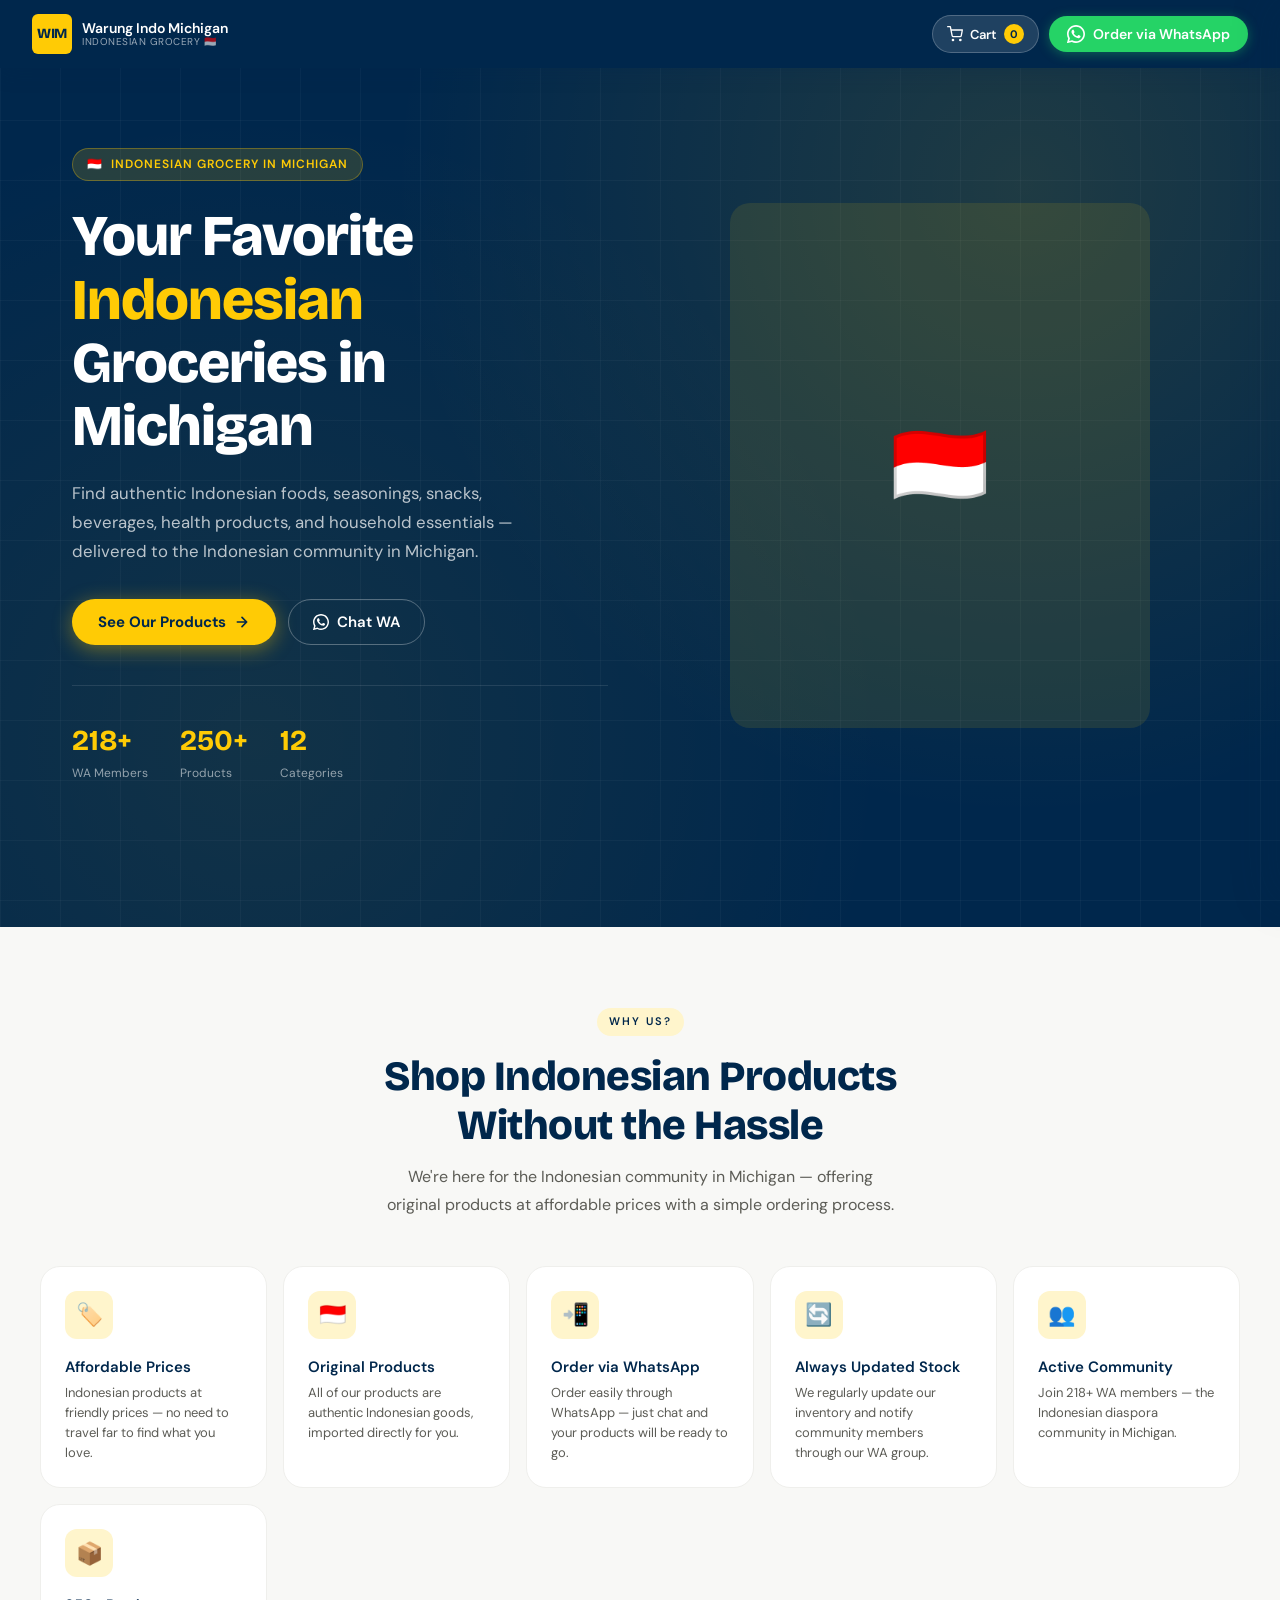
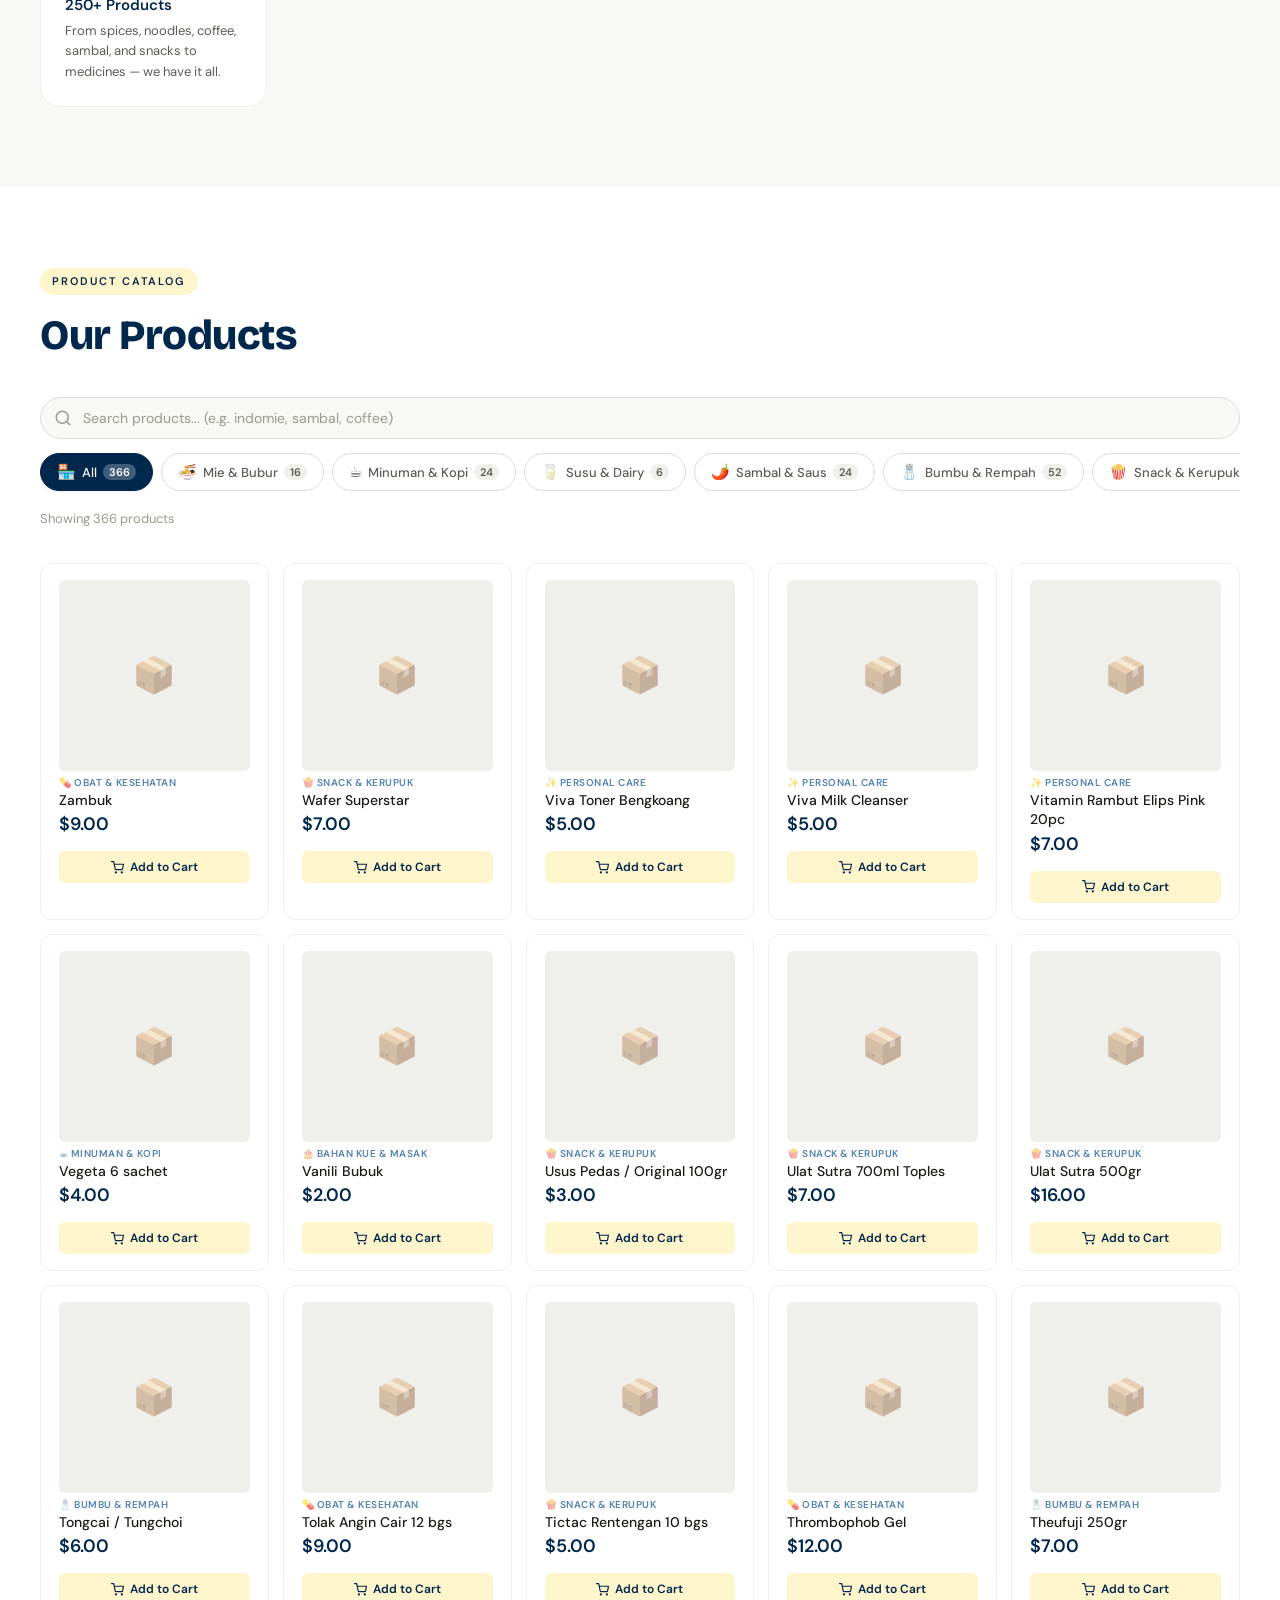
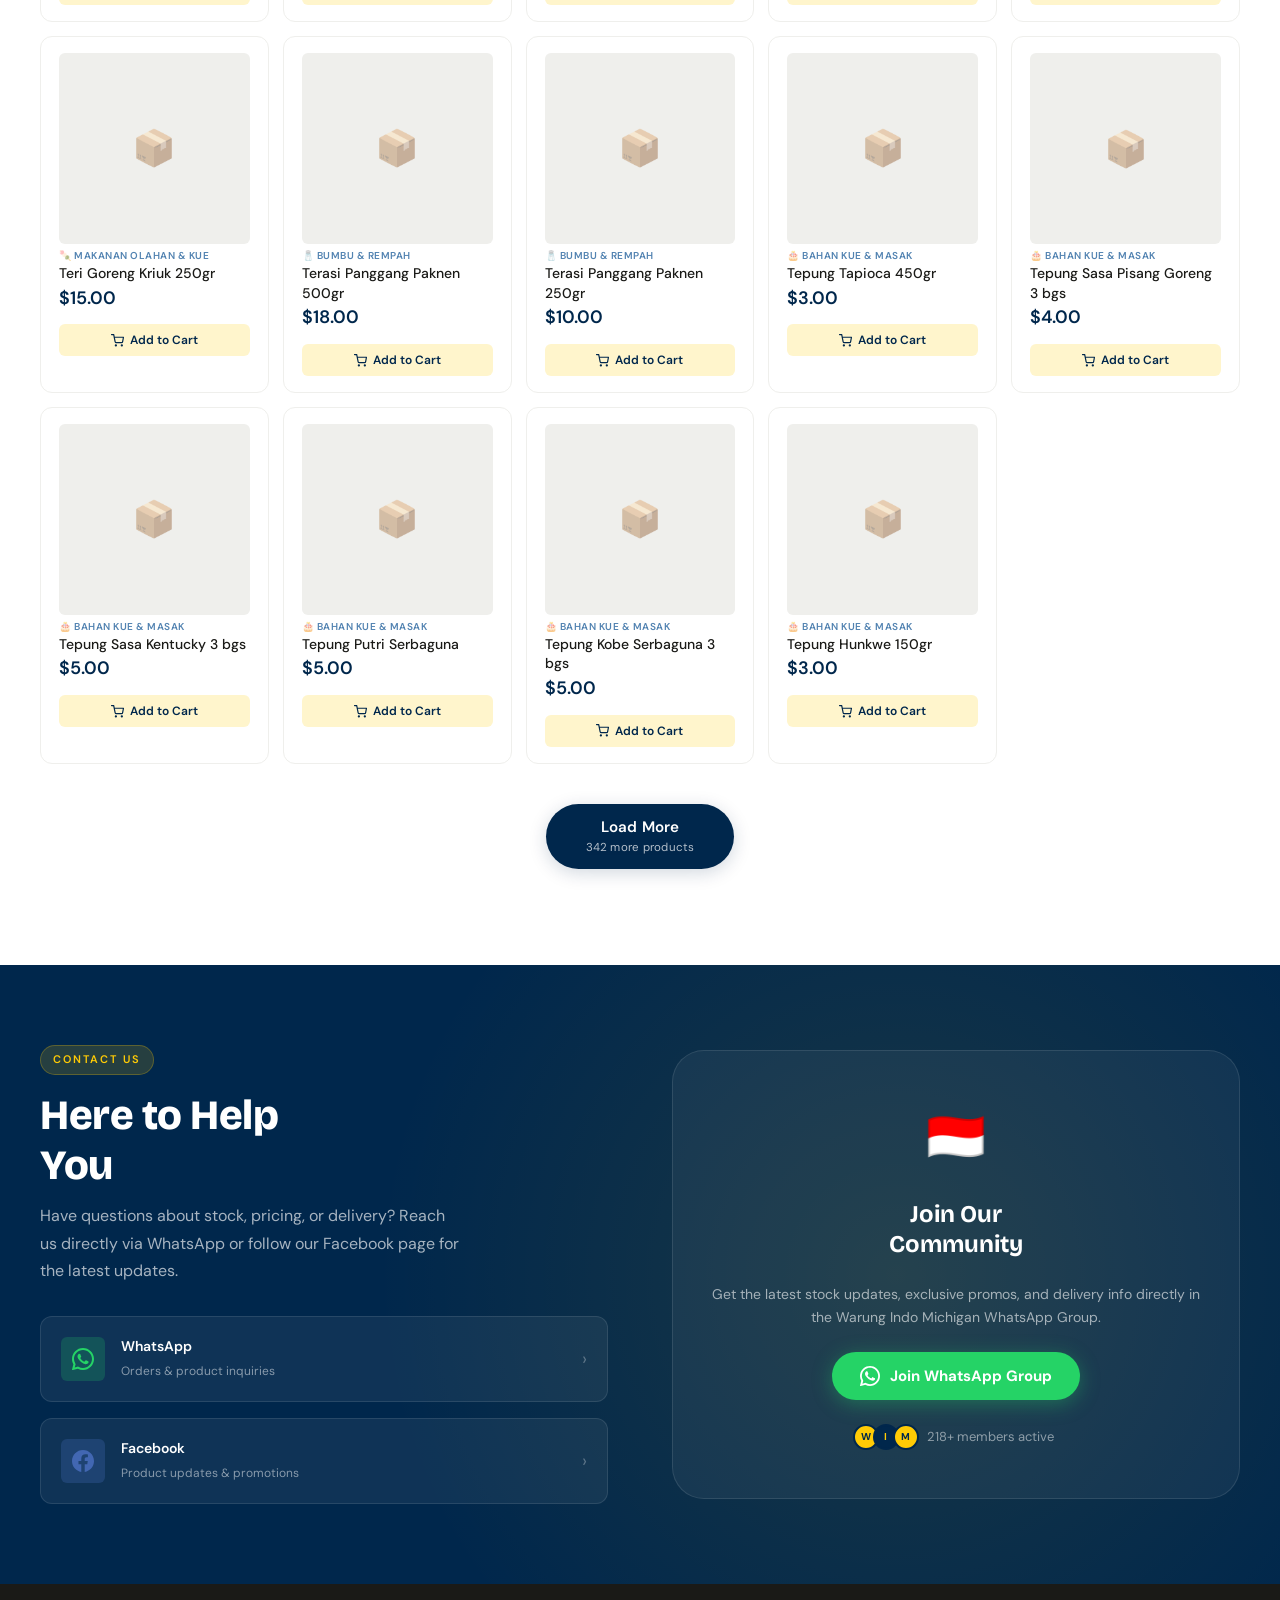
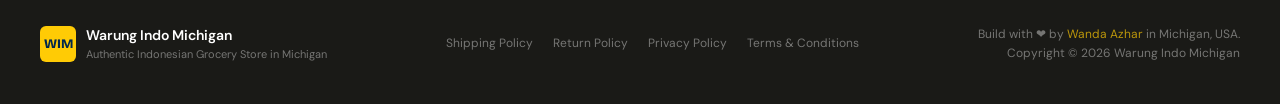
==== commit eff54882: "add: 2 pages policy" ====
--- a/index.html
+++ b/index.html
@@ -407,6 +407,13 @@
         </div>
       </div>
 
+      <nav class="footer-links" aria-label="Policies">
+        <a href="shipping-policy.html">Shipping Policy</a>
+        <a href="return-policy.html">Return Policy</a>
+        <a href="privacy-policy.html">Privacy Policy</a>
+        <a href="terms-conditions.html">Terms &amp; Conditions</a>
+      </nav>
+
       <div class="footer-copy">
         <div>
           Build with ❤️ by
--- a/style.css
+++ b/style.css
@@ -572,6 +572,7 @@
   background: var(--gray-50);
   margin-bottom: 4px;
   flex-shrink: 0;
+  position: relative;
 }
 
 .product-img img {
@@ -618,6 +619,65 @@
   font-size: 18px;
   font-weight: 600;
   color: var(--blue);
+  display: flex;
+  align-items: baseline;
+  gap: 6px;
+  flex-wrap: wrap;
+}
+
+.product-compare-price {
+  font-size: 13px;
+  font-weight: 400;
+  color: var(--gray-400);
+  text-decoration: line-through;
+}
+
+/* ─── OUT OF STOCK ─── */
+.product-img--oos img {
+  opacity: 0.45;
+}
+
+.product-oos-overlay {
+  position: absolute;
+  inset: 0;
+  display: flex;
+  align-items: center;
+  justify-content: center;
+  background: rgba(0, 0, 0, 0.18);
+  border-radius: inherit;
+}
+
+.product-oos-overlay span {
+  background: rgba(0, 0, 0, 0.62);
+  color: #fff;
+  font-size: 11px;
+  font-weight: 700;
+  letter-spacing: 0.06em;
+  text-transform: uppercase;
+  padding: 5px 10px;
+  border-radius: 99px;
+}
+
+.btn-oos {
+  opacity: 0.55;
+  cursor: not-allowed;
+}
+
+/* ─── FEATURED BADGE ─── */
+.product-featured-badge {
+  position: absolute;
+  top: 10px;
+  left: 10px;
+  background: #e02020;
+  color: #fff;
+  font-size: 10px;
+  font-weight: 700;
+  letter-spacing: 0.04em;
+  text-transform: uppercase;
+  padding: 3px 8px;
+  border-radius: 99px;
+  z-index: 2;
+  pointer-events: none;
 }
 
 .product-order-btn {
@@ -691,6 +751,72 @@
 .no-results .nr-icon { font-size: 3rem; margin-bottom: 1rem; }
 .no-results h3 { font-size: 1.1rem; color: var(--gray-600); margin-bottom: 0.5rem; }
 .no-results p  { font-size: 14px; }
+
+/* ─── LOAD MORE ─── */
+.load-more-wrap {
+  display: flex;
+  justify-content: center;
+  padding: 2.5rem 0 1rem;
+}
+
+.btn-load-more {
+  position: relative;
+  display: inline-flex;
+  flex-direction: column;
+  align-items: center;
+  gap: 3px;
+  padding: 0.85rem 2.5rem;
+  background: var(--blue);
+  color: #fff;
+  border: none;
+  border-radius: 99px;
+  cursor: pointer;
+  font-family: var(--font-body);
+  overflow: hidden;
+  transition: transform 0.18s ease, box-shadow 0.18s ease, background 0.18s ease;
+  box-shadow: 0 4px 18px rgba(0,39,76,0.18);
+}
+.btn-load-more:hover:not(:disabled) {
+  transform: translateY(-2px);
+  box-shadow: 0 8px 28px rgba(0,39,76,0.25);
+  background: #003a6e;
+}
+.btn-load-more:active:not(:disabled) {
+  transform: translateY(0);
+}
+.btn-load-more-text {
+  font-size: 0.95rem;
+  font-weight: 600;
+  letter-spacing: 0.01em;
+  transition: opacity 0.2s;
+}
+.btn-load-more-count {
+  font-size: 0.72rem;
+  opacity: 0.7;
+  letter-spacing: 0.02em;
+  transition: opacity 0.2s;
+}
+.btn-load-more-spinner {
+  display: none;
+  width: 20px;
+  height: 20px;
+  border: 2.5px solid rgba(255,255,255,0.3);
+  border-top-color: #fff;
+  border-radius: 50%;
+  animation: lm-spin 0.7s linear infinite;
+}
+.btn-load-more.loading .btn-load-more-text,
+.btn-load-more.loading .btn-load-more-count { opacity: 0; }
+.btn-load-more.loading .btn-load-more-spinner { display: block; }
+.btn-load-more.loading {
+  pointer-events: none;
+  min-width: 56px;
+  padding: 0.85rem 1.4rem;
+}
+
+@keyframes lm-spin {
+  to { transform: rotate(360deg); }
+}
 
 /* ─── CONTACT SECTION ─── */
 #contact { background: var(--blue); position: relative; overflow: hidden; }
@@ -857,6 +983,23 @@
 .footer-brand-text .name { font-size: 14px; font-weight: 600; color: var(--white); }
 .footer-brand-text .tagline { font-size: 11px; color: rgba(255,255,255,0.4); }
 
+.footer-links {
+  display: flex;
+  flex-wrap: wrap;
+  align-items: center;
+  justify-content: center;
+  gap: 0.5rem 1.25rem;
+  flex: 1;
+}
+
+.footer-links a {
+  font-size: 12px;
+  color: rgba(255,255,255,0.4);
+  transition: var(--transition);
+}
+
+.footer-links a:hover { color: var(--maize); }
+
 .footer-copy {
   font-size: 12px;
   color: rgba(255,255,255,0.4);
@@ -866,6 +1009,64 @@
 
 .footer-copy a { color: rgba(255,203,5,0.7); transition: var(--transition); }
 .footer-copy a:hover { color: var(--maize); }
+
+/* ─── LEGAL / POLICY PAGES ─── */
+.legal-page main {
+  padding-top: 68px;
+  min-height: 80vh;
+}
+
+.legal-content {
+  max-width: 760px;
+  margin: 0 auto;
+  padding: 3rem 1.5rem 5rem;
+}
+
+.legal-content .pd-back { margin-bottom: 1.5rem; }
+
+.legal-content h1 {
+  font-family: var(--font-display);
+  font-size: clamp(1.75rem, 4vw, 2.25rem);
+  font-weight: 800;
+  color: var(--blue);
+  margin-bottom: 0.5rem;
+}
+
+.legal-content .legal-updated {
+  font-size: 13px;
+  color: var(--gray-400);
+  margin-bottom: 2.5rem;
+}
+
+.legal-content h2 {
+  font-family: var(--font-display);
+  font-size: 1.25rem;
+  font-weight: 700;
+  color: var(--blue);
+  margin: 2rem 0 0.75rem;
+}
+
+.legal-content p {
+  font-size: 15px;
+  line-height: 1.75;
+  color: var(--gray-600);
+  margin-bottom: 1rem;
+}
+
+.legal-content ul {
+  margin: 0 0 1rem;
+  padding-left: 1.25rem;
+}
+
+.legal-content li {
+  font-size: 15px;
+  line-height: 1.75;
+  color: var(--gray-600);
+  margin-bottom: 0.4rem;
+}
+
+.legal-content a { color: var(--blue); text-decoration: underline; }
+.legal-content strong { color: var(--blue); }
 
 /* ─── SCROLL TO TOP ─── */
 #scroll-top {
@@ -1181,7 +1382,7 @@
 }
 
 .cart-empty-icon { font-size: 3.5rem; opacity: 0.6; }
-.cart-empty h3 { font-size: 16px; font-weight: 600; color: var(--gray-500); margin: 0; }
+.cart-empty h3 { font-size: 16px; font-weight: 600; color: var(--gray-400); margin: 0; }
 .cart-empty p { font-size: 13px; margin: 0; line-height: 1.5; }
 
 /* ─── CART ITEM ROW ─── */
@@ -1427,7 +1628,7 @@
 
 .confirm-desc {
   font-size: 13.5px;
-  color: var(--gray-500);
+  color: var(--gray-400);
   line-height: 1.6;
   margin: 0 0 1.5rem;
 }
